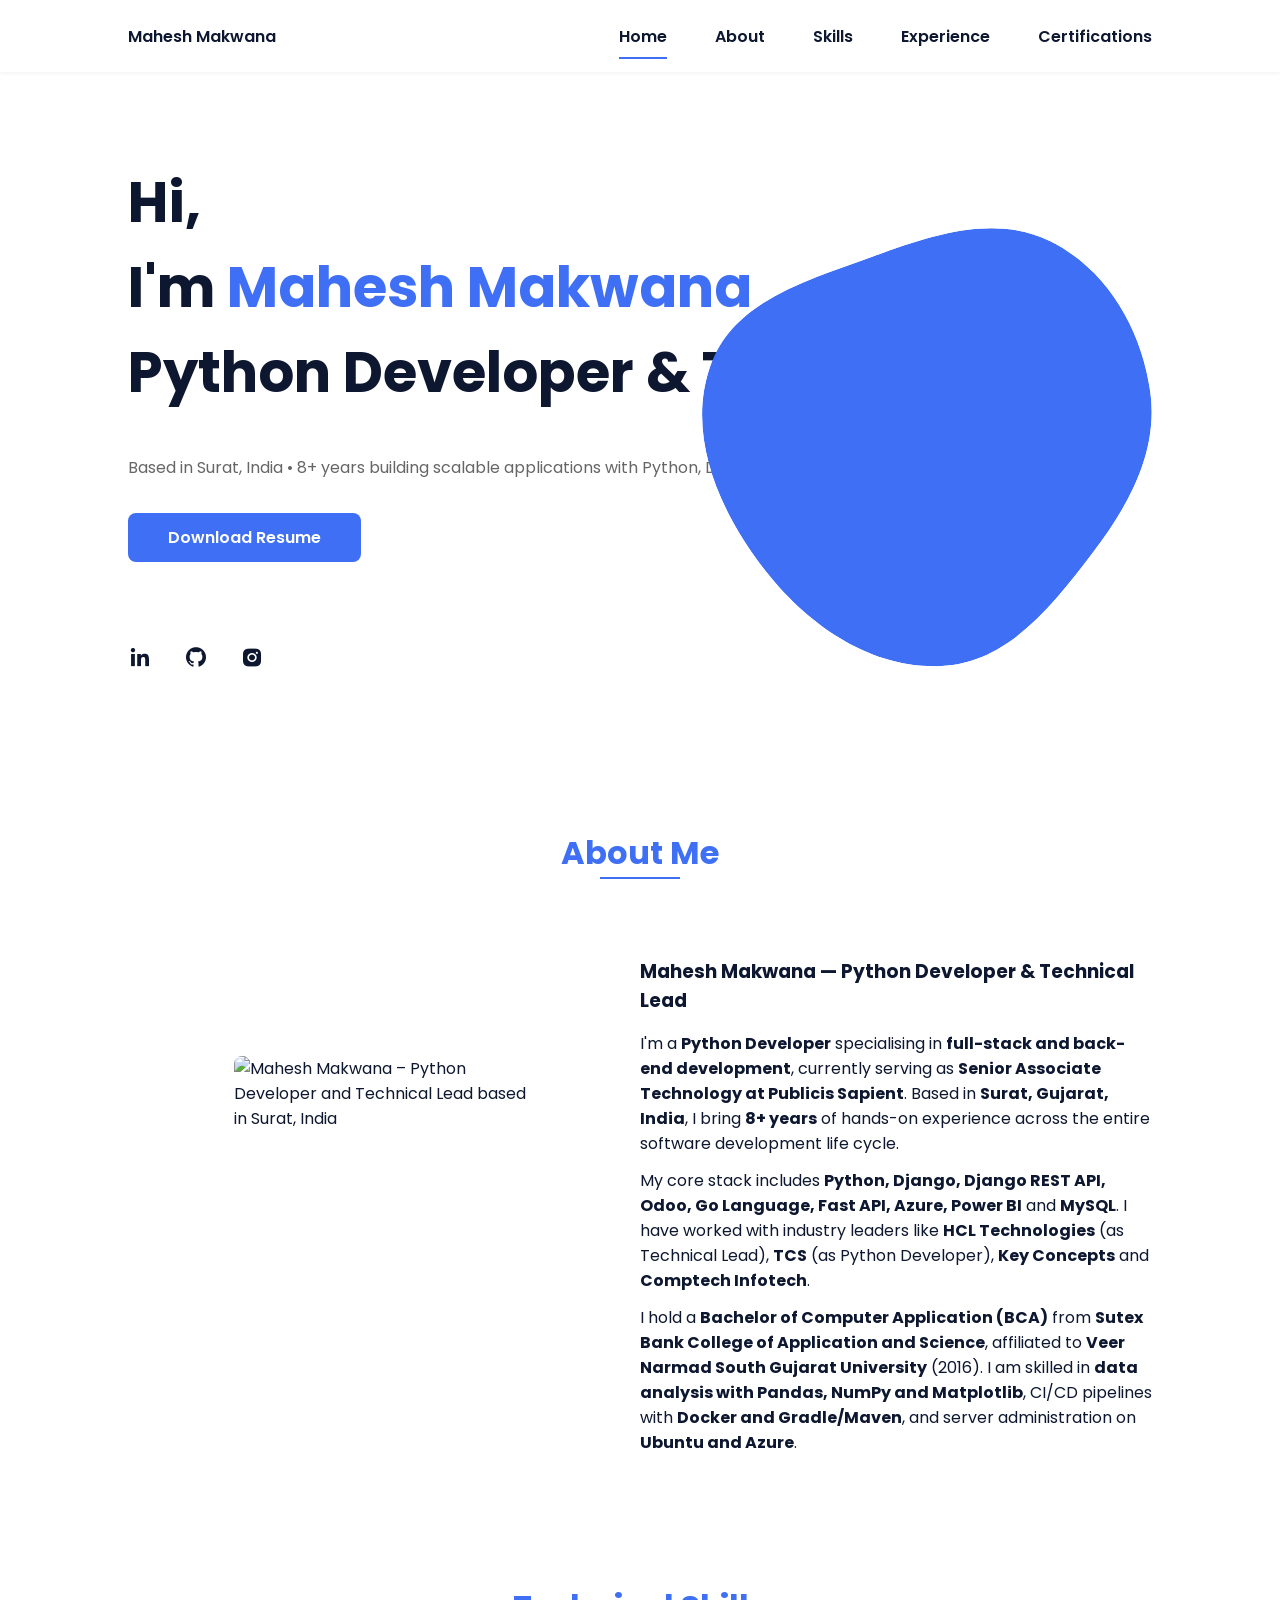
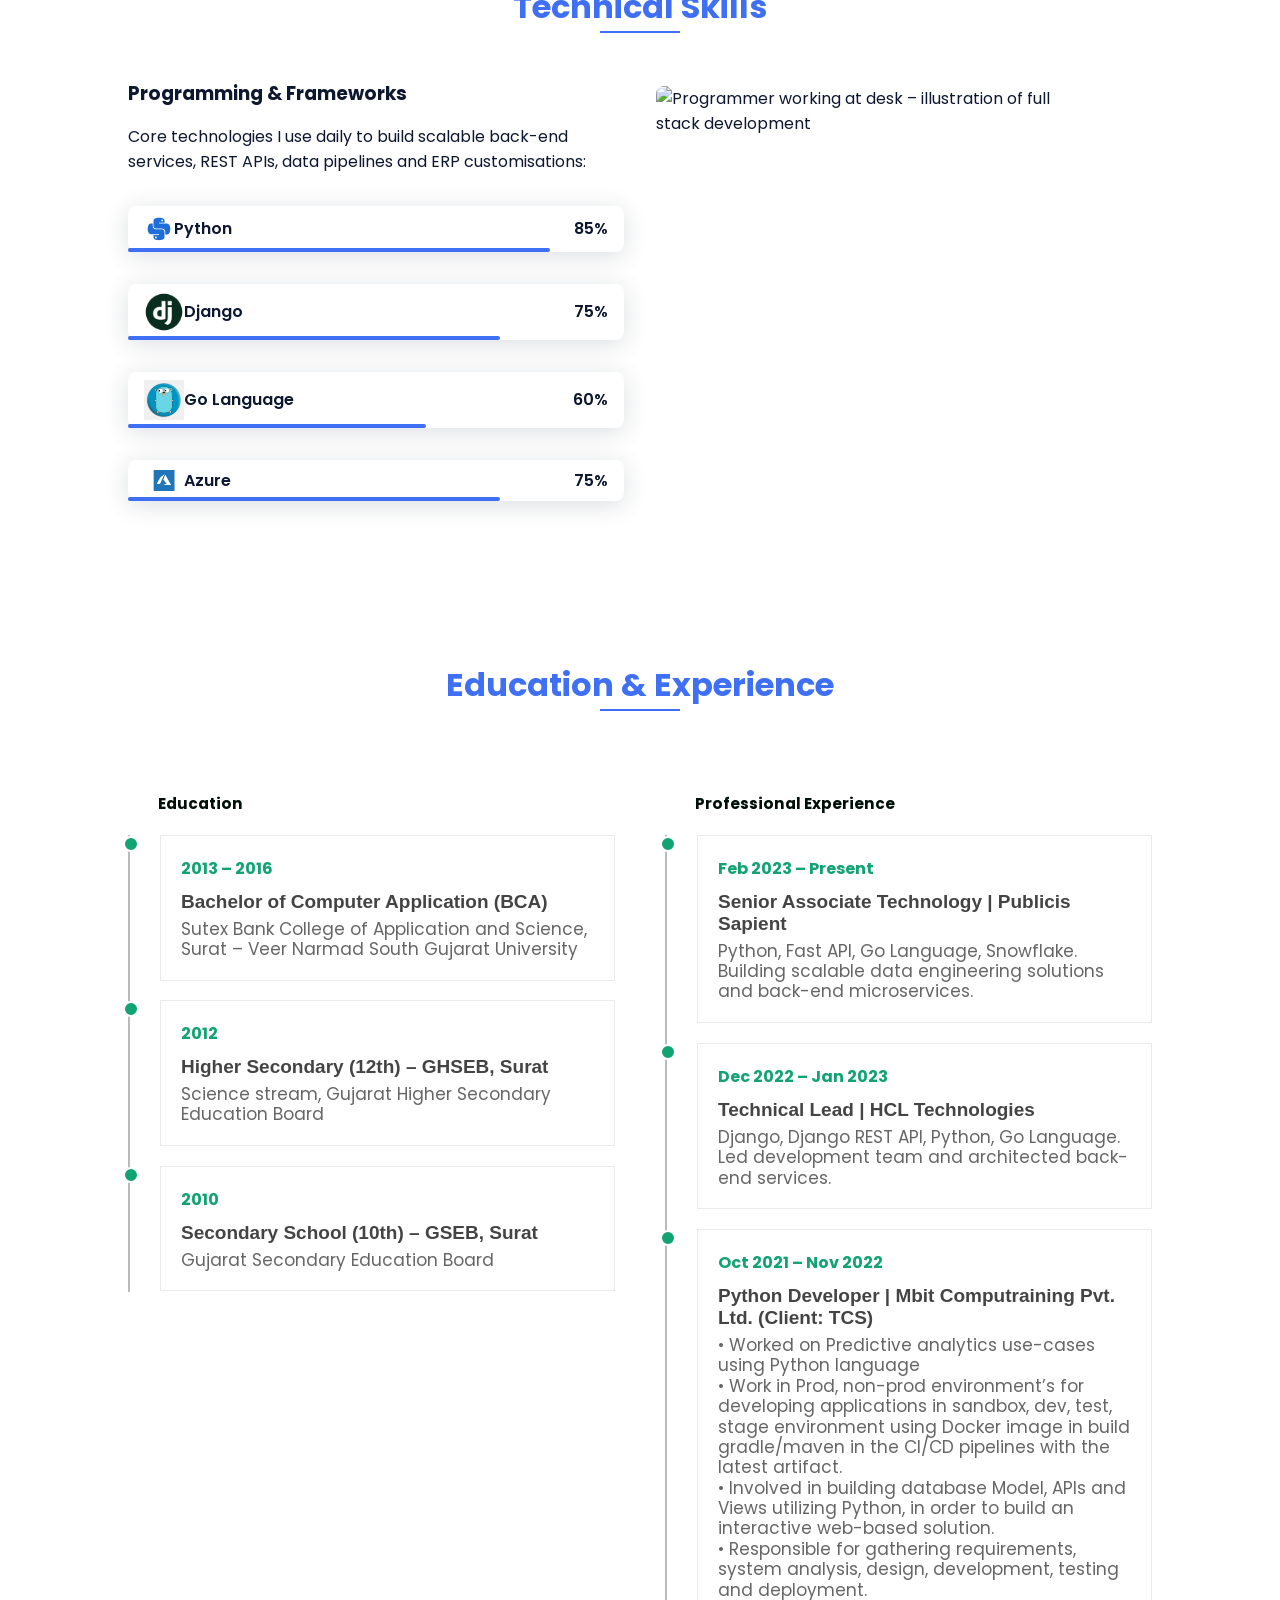
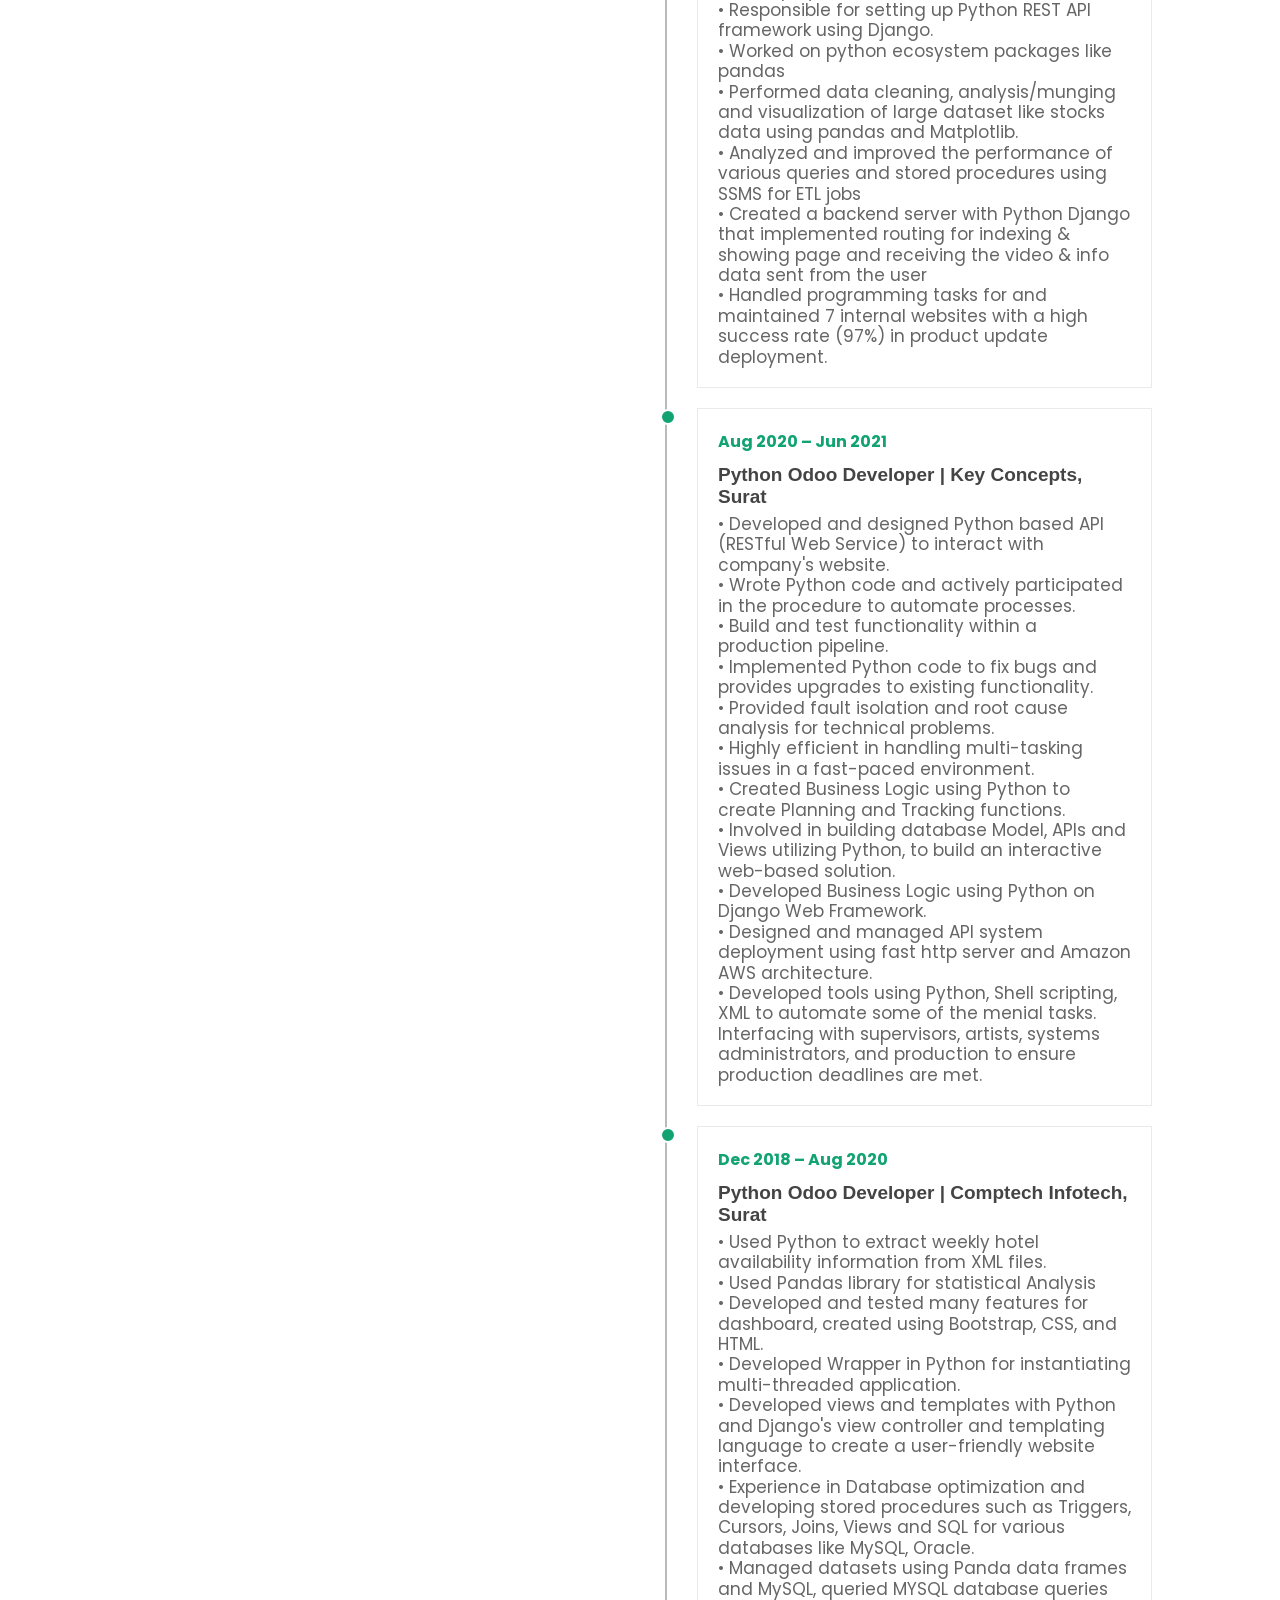
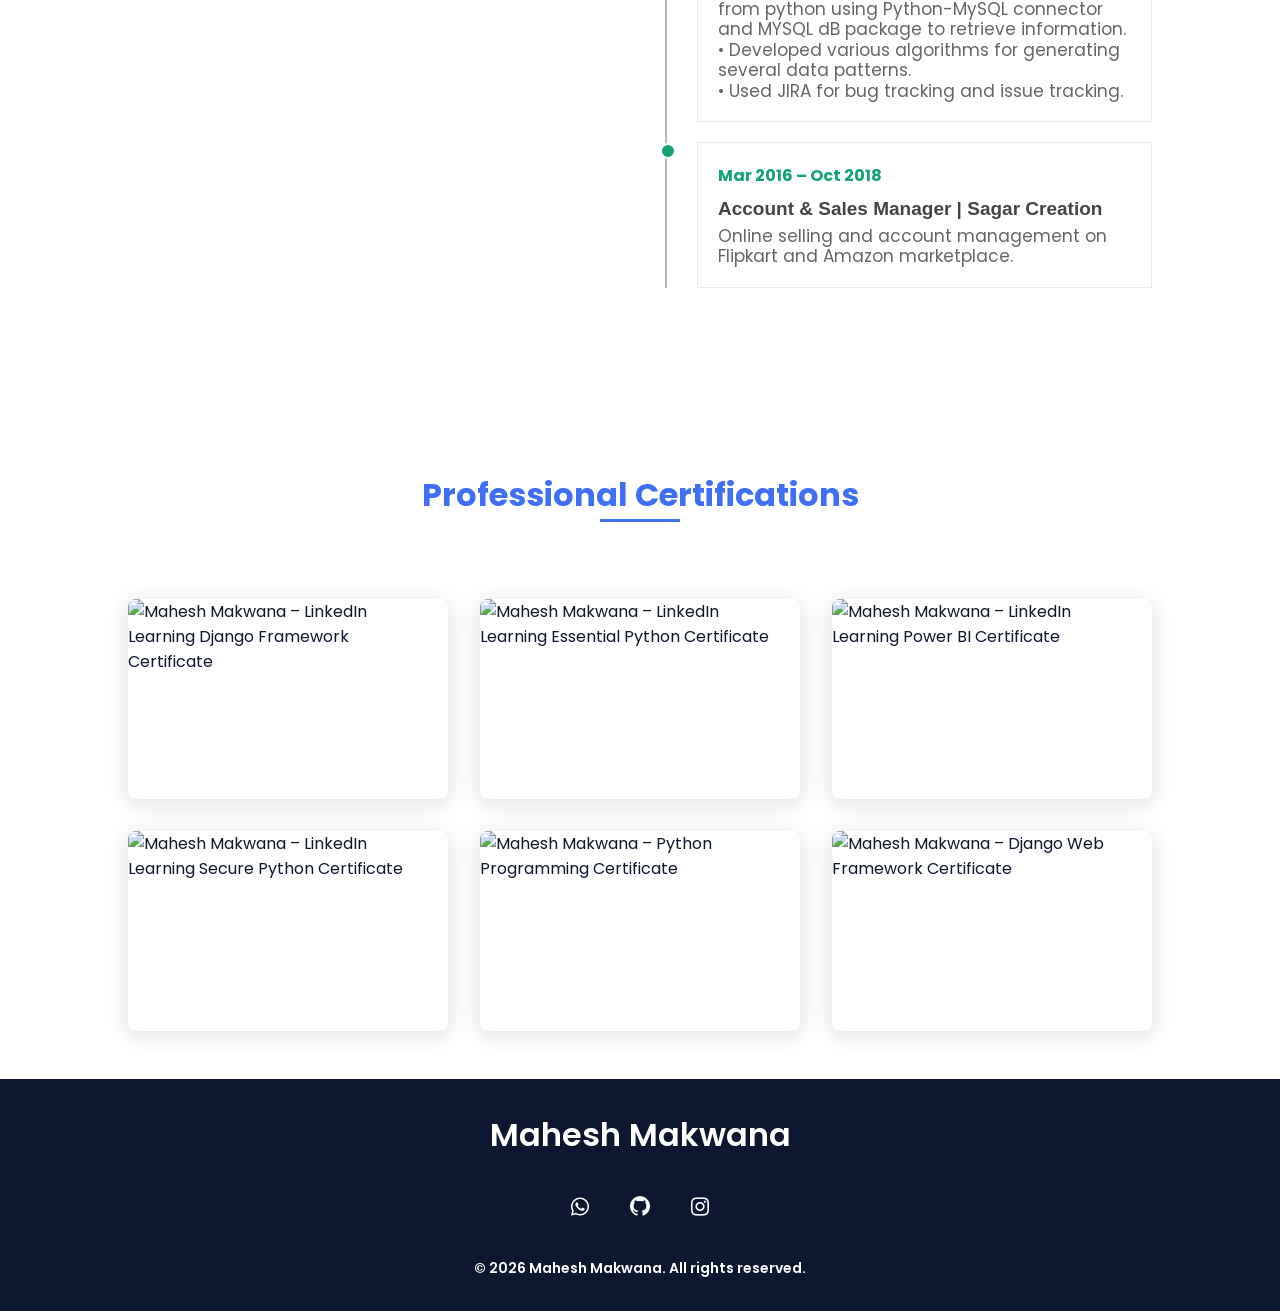
==== index.html @ 78442ef0 "chodayi gya" ====
<!DOCTYPE html>
<html lang="en">
    <head>
        <meta charset="UTF-8">
        <meta name="viewport" content="width=device-width, initial-scale=1.0">
        <meta name="description" content="Mahesh Makwana – Python Developer & Technical Lead based in Surat, India. 8+ years of experience in Python, Django, Django REST API, Odoo, Go, JavaScript, Power BI, Azure & MySQL. Currently at Publicis Sapient. Download resume, view certifications & skills.">
        <meta name="keywords" content="Mahesh Makwana, Mahesh Makwana Surat, Python Developer Surat, Technical Lead, Django Developer, Django REST API Developer, Odoo Developer, Go Language Developer, Full Stack Developer India, Publicis Sapient Developer, Power BI Developer, Azure Developer, Python Developer Portfolio, Software Engineer Surat Gujarat, HCL Technical Lead, TCS Python Developer, Data Analysis Python, Maheshmakwana527">
        <meta name="author" content="Mahesh Makwana">
        <meta name="robots" content="index, follow, max-snippet:-1, max-image-preview:large, max-video-preview:-1">
        <meta name="geo.region" content="IN-GJ">
        <meta name="geo.placename" content="Surat, Gujarat, India">
        <meta name="theme-color" content="#4361ee">
        <link rel="canonical" href="https://maheshmakvana.github.io/">

        <!-- Open Graph / Facebook -->
        <meta property="og:type" content="profile">
        <meta property="og:url" content="https://maheshmakvana.github.io/">
        <meta property="og:title" content="Mahesh Makwana | Python Developer & Technical Lead – Surat, India">
        <meta property="og:description" content="8+ years of Python, Django, Odoo, Go & Azure experience. Technical Lead at HCL, Senior Associate at Publicis Sapient. View portfolio, certifications & download resume.">
        <meta property="og:image" content="https://maheshmakvana.github.io/assets/img/about.png">
        <meta property="og:image:width" content="350">
        <meta property="og:image:height" content="350">
        <meta property="og:image:alt" content="Mahesh Makwana – Python Developer and Technical Lead">
        <meta property="og:locale" content="en_IN">
        <meta property="og:site_name" content="Mahesh Makwana – Developer Portfolio">
        <meta property="profile:first_name" content="Mahesh">
        <meta property="profile:last_name" content="Makwana">

        <!-- Twitter Card -->
        <meta name="twitter:card" content="summary_large_image">
        <meta name="twitter:title" content="Mahesh Makwana | Python Developer & Technical Lead">
        <meta name="twitter:description" content="8+ years of Python, Django, Odoo, Go & Azure. Technical Lead based in Surat, India. View skills, certifications & resume.">
        <meta name="twitter:image" content="https://maheshmakvana.github.io/assets/img/about.png">
        <meta name="twitter:image:alt" content="Mahesh Makwana – Python Developer Portfolio">

        <title>Mahesh Makwana | Python Developer & Technical Lead in Surat – Portfolio</title>

        <!-- Resource Hints -->
        <link rel="preconnect" href="https://fonts.googleapis.com">
        <link rel="preconnect" href="https://fonts.gstatic.com" crossorigin>
        <link rel="dns-prefetch" href="https://unpkg.com">
        <link rel="dns-prefetch" href="https://cdn.jsdelivr.net">

        <!-- Google Fonts (moved from CSS @import for performance) -->
        <link href="https://fonts.googleapis.com/css2?family=Poppins:wght@400;600;700&display=swap" rel="stylesheet">

        <link rel="stylesheet" href="https://unpkg.com/aos@next/dist/aos.css" />
        <link rel="stylesheet" href="assets/css/styles.css">

        <!-- =====BOX ICONS===== -->
        <link href='https://cdn.jsdelivr.net/npm/boxicons@2.0.5/css/boxicons.min.css' rel='stylesheet'>
        <link rel="icon" type="image/png" href="/Favicon.png">

        <!-- Structured Data: Person + ProfilePage -->
        <script type="application/ld+json">
        {
            "@context": "https://schema.org",
            "@type": "ProfilePage",
            "dateCreated": "2023-01-01",
            "dateModified": "2026-04-03",
            "mainEntity": {
                "@type": "Person",
                "name": "Mahesh Makwana",
                "givenName": "Mahesh",
                "familyName": "Makwana",
                "birthDate": "1995-06-06",
                "gender": "Male",
                "jobTitle": "Senior Associate Technology",
                "description": "Python Developer & Technical Lead based in Surat, India with 8+ years of experience in Python, Django, Django REST API, Odoo, Go, JavaScript, Power BI, Azure and MySQL.",
                "email": "mailto:Maheshmakwana527@gmail.com",
                "telephone": "+919722530513",
                "image": "https://maheshmakvana.github.io/assets/img/about.png",
                "worksFor": {
                    "@type": "Organization",
                    "name": "Publicis Sapient",
                    "url": "https://www.publicissapient.com"
                },
                "address": {
                    "@type": "PostalAddress",
                    "addressLocality": "Surat",
                    "addressRegion": "Gujarat",
                    "addressCountry": "IN"
                },
                "nationality": {
                    "@type": "Country",
                    "name": "India"
                },
                "url": "https://maheshmakvana.github.io",
                "sameAs": [
                    "https://www.linkedin.com/in/mahesh-makwana/",
                    "https://github.com/maheshmakvana/",
                    "https://www.instagram.com/maheshmakwana_787/"
                ],
                "alumniOf": [
                    {
                        "@type": "CollegeOrUniversity",
                        "name": "Sutex Bank College of Application and Science",
                        "parentOrganization": {
                            "@type": "CollegeOrUniversity",
                            "name": "Veer Narmad South Gujarat University"
                        },
                        "address": {
                            "@type": "PostalAddress",
                            "addressLocality": "Surat",
                            "addressRegion": "Gujarat",
                            "addressCountry": "IN"
                        }
                    }
                ],
                "hasCredential": [
                    {
                        "@type": "EducationalOccupationalCredential",
                        "name": "Bachelor of Computer Application (BCA)",
                        "credentialCategory": "degree",
                        "recognizedBy": {
                            "@type": "CollegeOrUniversity",
                            "name": "Veer Narmad South Gujarat University"
                        },
                        "dateCreated": "2016"
                    },
                    {
                        "@type": "EducationalOccupationalCredential",
                        "name": "Django – LinkedIn Learning",
                        "credentialCategory": "certificate"
                    },
                    {
                        "@type": "EducationalOccupationalCredential",
                        "name": "Essential Python – LinkedIn Learning",
                        "credentialCategory": "certificate"
                    },
                    {
                        "@type": "EducationalOccupationalCredential",
                        "name": "Power BI – LinkedIn Learning",
                        "credentialCategory": "certificate"
                    },
                    {
                        "@type": "EducationalOccupationalCredential",
                        "name": "Secure Python – LinkedIn Learning",
                        "credentialCategory": "certificate"
                    },
                    {
                        "@type": "EducationalOccupationalCredential",
                        "name": "Python Programming Certificate",
                        "credentialCategory": "certificate"
                    },
                    {
                        "@type": "EducationalOccupationalCredential",
                        "name": "Django Web Framework Certificate",
                        "credentialCategory": "certificate"
                    }
                ],
                "hasOccupation": [
                    {
                        "@type": "Occupation",
                        "name": "Senior Associate Technology",
                        "occupationLocation": {
                            "@type": "Country",
                            "name": "India"
                        },
                        "description": "Python, Fast API, Go Language, Snowflake development at Publicis Sapient",
                        "skills": "Python, Fast API, Go Language, Snowflake"
                    }
                ],
                "knowsAbout": [
                    "Python", "Django", "Django REST API", "Odoo",
                    "Go Language", "JavaScript", "HTML5", "CSS3",
                    "Power BI", "Azure", "MySQL", "Data Analysis",
                    "Python Scripting", "Git", "Docker", "CI/CD",
                    "REST API Development", "Full Stack Development",
                    "Pandas", "NumPy", "Matplotlib",
                    "Ubuntu Server Administration", "Team Management"
                ],
                "knowsLanguage": [
                    {"@type": "Language", "name": "English"},
                    {"@type": "Language", "name": "Hindi"},
                    {"@type": "Language", "name": "Gujarati"}
                ]
            }
        }
        </script>

        <!-- Structured Data: WebSite -->
        <script type="application/ld+json">
        {
            "@context": "https://schema.org",
            "@type": "WebSite",
            "name": "Mahesh Makwana – Python Developer & Technical Lead Portfolio",
            "alternateName": "Mahesh Makwana Portfolio",
            "url": "https://maheshmakvana.github.io",
            "description": "Personal portfolio of Mahesh Makwana – Python Developer & Technical Lead based in Surat, India. 8+ years of experience in Python, Django, Odoo, Go and Azure.",
            "inLanguage": "en-IN",
            "copyrightHolder": {
                "@type": "Person",
                "name": "Mahesh Makwana"
            }
        }
        </script>

        <!-- Structured Data: BreadcrumbList -->
        <script type="application/ld+json">
        {
            "@context": "https://schema.org",
            "@type": "BreadcrumbList",
            "itemListElement": [
                {"@type": "ListItem", "position": 1, "name": "Home", "item": "https://maheshmakvana.github.io/"},
                {"@type": "ListItem", "position": 2, "name": "About Mahesh Makwana", "item": "https://maheshmakvana.github.io/#about"},
                {"@type": "ListItem", "position": 3, "name": "Technical Skills", "item": "https://maheshmakvana.github.io/#skills"},
                {"@type": "ListItem", "position": 4, "name": "Education & Experience", "item": "https://maheshmakvana.github.io/#education"},
                {"@type": "ListItem", "position": 5, "name": "Professional Certifications", "item": "https://maheshmakvana.github.io/#certificates"}
            ]
        }
        </script>

        <!-- Structured Data: ItemList (Skills) -->
        <script type="application/ld+json">
        {
            "@context": "https://schema.org",
            "@type": "ItemList",
            "name": "Mahesh Makwana Technical Skills",
            "description": "Core technical skills of Python Developer Mahesh Makwana",
            "numberOfItems": 11,
            "itemListElement": [
                {"@type": "ListItem", "position": 1, "name": "Python"},
                {"@type": "ListItem", "position": 2, "name": "Django & Django REST API"},
                {"@type": "ListItem", "position": 3, "name": "Odoo ERP"},
                {"@type": "ListItem", "position": 4, "name": "Go Language"},
                {"@type": "ListItem", "position": 5, "name": "Azure Cloud"},
                {"@type": "ListItem", "position": 6, "name": "Power BI"},
                {"@type": "ListItem", "position": 7, "name": "JavaScript"},
                {"@type": "ListItem", "position": 8, "name": "MySQL & SQL"},
                {"@type": "ListItem", "position": 9, "name": "Docker & CI/CD"},
                {"@type": "ListItem", "position": 10, "name": "Pandas, NumPy & Matplotlib"},
                {"@type": "ListItem", "position": 11, "name": "Git & Ubuntu Server"}
            ]
        }
        </script>
    </head>
    <body>
        <!--===== HEADER =====-->
        <header class="l-header" role="banner">
            <nav class="nav bd-grid" role="navigation" aria-label="Main navigation">
                <div>
                    <a href="https://maheshmakvana.github.io/" class="nav__logo" aria-label="Mahesh Makwana – Home">Mahesh Makwana</a>
                </div>

                <div class="nav__menu" id="nav-menu">
                    <ul class="nav__list">
                        <li class="nav__item"><a href="#home" class="nav__link active">Home</a></li>
                        <li class="nav__item"><a href="#about" class="nav__link">About</a></li>
                        <li class="nav__item"><a href="#skills" class="nav__link">Skills</a></li>
                        <li class="nav__item"><a href="#education" class="nav__link">Experience</a></li>
                        <li class="nav__item"><a href="#certificates" class="nav__link">Certifications</a></li>
                    </ul>
                </div>

                <button class="nav__toggle" id="nav-toggle" aria-label="Open navigation menu" aria-expanded="false">
                    <i class='bx bx-menu'></i>
                </button>
            </nav>
        </header>

        <main class="l-main" role="main">
            <!--===== HOME =====-->
            <section class="home bd-grid" id="home">
                <div class="home__data">
                    <h1 class="home__title">Hi,<br>I'm <span class="home__title-color">Mahesh Makwana</span><br> Python Developer &amp; Technical Lead</h1>
                    <p class="home__description">Based in Surat, India &bull; 8+ years building scalable applications with Python, Django, Odoo &amp; Go</p>

                    <a href="Resume/CV.pdf" class="button" download aria-label="Download Mahesh Makwana Resume PDF">Download Resume</a>
                </div>

                <div class="home__social">
                    <a href="https://www.linkedin.com/in/mahesh-makwana/" class="home__social-icon" rel="noopener noreferrer" target="_blank" aria-label="Mahesh Makwana LinkedIn Profile"><i class='bx bxl-linkedin'></i></a>
                    <a href="https://github.com/maheshmakvana/" class="home__social-icon" rel="noopener noreferrer" target="_blank" aria-label="Mahesh Makwana GitHub Profile"><i class='bx bxl-github'></i></a>
                    <a href="https://www.instagram.com/maheshmakwana_787/" class="home__social-icon" rel="noopener noreferrer" target="_blank" aria-label="Mahesh Makwana Instagram Profile"><i class='bx bxl-instagram-alt'></i></a>
                </div>

                <div class="home__img">
                    <svg class="home__blob" viewBox="0 0 479 467" xmlns="http://www.w3.org/2000/svg" xmlns:xlink="http://www.w3.org/1999/xlink" role="img" aria-label="Mahesh Makwana coding animation">
                        <mask id="mask0" mask-type="alpha">
                            <path d="M9.19024 145.964C34.0253 76.5814 114.865 54.7299 184.111 29.4823C245.804 6.98884 311.86 -14.9503 370.735 14.143C431.207 44.026 467.948 107.508 477.191 174.311C485.897 237.229 454.931 294.377 416.506 344.954C373.74 401.245 326.068 462.801 255.442 466.189C179.416 469.835 111.552 422.137 65.1576 361.805C17.4835 299.81 -17.1617 219.583 9.19024 145.964Z"/>
                        </mask>
                        <g mask="url(#mask0)">
                            <path d="M9.19024 145.964C34.0253 76.5814 114.865 54.7299 184.111 29.4823C245.804 6.98884 311.86 -14.9503 370.735 14.143C431.207 44.026 467.948 107.508 477.191 174.311C485.897 237.229 454.931 294.377 416.506 344.954C373.74 401.245 326.068 462.801 255.442 466.189C179.416 469.835 111.552 422.137 65.1576 361.805C17.4835 299.81 -17.1617 219.583 9.19024 145.964Z"/>
                            <image class="home__blob-img" x="50" y="60" href="assets/img/codingguy.gif"/>
                        </g>
                    </svg>
                </div>
            </section>

            <!--===== ABOUT =====-->
            <section class="about section" id="about">
                <h2 class="section-title">About Me</h2>

                <div class="about__container bd-grid">
                    <div class="about__img">
                        <img src="assets/img/about.png" alt="Mahesh Makwana – Python Developer and Technical Lead based in Surat, India" width="350" height="350" loading="lazy">
                    </div>

                    <div>
                        <h3 class="about__subtitle">Mahesh Makwana — Python Developer &amp; Technical Lead</h3>
                        <p class="about__text">I'm a <strong>Python Developer</strong> specialising in <strong>full-stack and back-end development</strong>, currently serving as <strong>Senior Associate Technology at Publicis Sapient</strong>. Based in <strong>Surat, Gujarat, India</strong>, I bring <strong>8+ years</strong> of hands-on experience across the entire software development life cycle.</p>
                        <p class="about__text">My core stack includes <strong>Python, Django, Django REST API, Odoo, Go Language, Fast API, Azure, Power BI</strong> and <strong>MySQL</strong>. I have worked with industry leaders like <strong>HCL Technologies</strong> (as Technical Lead), <strong>TCS</strong> (as Python Developer), <strong>Key Concepts</strong> and <strong>Comptech Infotech</strong>.</p>
                        <p class="about__text">I hold a <strong>Bachelor of Computer Application (BCA)</strong> from <strong>Sutex Bank College of Application and Science</strong>, affiliated to <strong>Veer Narmad South Gujarat University</strong> (2016). I am skilled in <strong>data analysis with Pandas, NumPy and Matplotlib</strong>, CI/CD pipelines with <strong>Docker and Gradle/Maven</strong>, and server administration on <strong>Ubuntu and Azure</strong>.</p>
                    </div>
                </div>
            </section>

            <!--===== SKILLS =====-->
            <section class="skills section" id="skills">
                <h2 class="section-title">Technical Skills</h2>

                <div class="skills__container bd-grid">
                    <div>
                        <h3 class="skills__subtitle">Programming &amp; Frameworks</h3>
                        <p class="skills__text">Core technologies I use daily to build scalable back-end services, REST APIs, data pipelines and ERP customisations:</p>
                        <div class="skills__data">
                            <div class="skills__names">
                                <img src="[data-uri]"/>
                                <span class="skills__name">Python</span>
                            </div>
                            <div class="skills__bar skills__python" role="progressbar" aria-valuenow="85" aria-valuemin="0" aria-valuemax="100" aria-label="Python proficiency 85%">
                                
                            </div>
                            <div>
                                <span class="skills__percentage">85%</span>
                            </div>
                        </div>
                        <div class="skills__data">
                            <div class="skills__names">
                                <img width="40px" src="[data-uri]" />                              
                                <span class="skills__name">Django</span>
                                  
                            </div>
                            <div class="skills__bar skills__django" role="progressbar" aria-valuenow="75" aria-valuemin="0" aria-valuemax="100" aria-label="Django proficiency 75%">
                                
                            </div>
                            <div>
                                <span class="skills__percentage">75%</span>
                            </div>
                        </div>
                        <div class="skills__data">
                            <div class="skills__names">
                                <img width="40px" src="[data-uri]" />
                                <span class="skills__name">Go Language</span>
                            </div>
                            <div class="skills__bar skills__go" role="progressbar" aria-valuenow="60" aria-valuemin="0" aria-valuemax="100" aria-label="Go Language proficiency 60%">

                            </div>
                            <div>
                                <span class="skills__percentage">60%</span>
                            </div>
                        </div>
                        <div class="skills__data">
                            <div class="skills__names">
                                <img width="40px" src="[data-uri]" />
                                <span class="skills__name">Azure</span>
                            </div>
                            <div class="skills__bar skills__azure" role="progressbar" aria-valuenow="75" aria-valuemin="0" aria-valuemax="100" aria-label="Azure proficiency 75%">
                                
                            </div>
                            <div>
                                <span class="skills__percentage">75%</span>
                            </div>
                        </div>
                        
                        
                        <!-- <div class="skills__data">
                            <div class="skills__names">
                                <img src="[data-uri]"/>
                                <span class="skills__name">CSS3</span>
                                  
                            </div>
                            <div class="skills__bar skills__css">
                                
                            </div>
                            <div>
                                <span class="skills__percentage">60%</span>
                            </div>
                        </div> -->

                        
                        
                        <!-- <div class="skills__data">
                            <div class="skills__names">
                                <img src="[data-uri]"/>
                                <span class="skills__name">React</span>
                            </div>
                            <div class="skills__bar skills__react">
                                
                            </div>
                            <div>
                                <span class="skills__percentage">70%</span>
                            </div>
                        </div> -->
                        
                        <!-- <div class="skills__data">
                            <div class="skills__names">
                                <img src="[data-uri]"/>
                                <span class="skills__name">Bootstrap</span>
                            </div>
                            <div class="skills__bar skills__bootstrap">
                                
                            </div>
                            <div>
                                <span class="skills__percentage">65%</span>
                            </div>
                        </div> -->
                    </div>
                    <div>              
                        <img src="assets/img/programmer.gif" alt="Programmer working at desk – illustration of full stack development" class="skills__img" width="440" height="440" loading="lazy">
                    </div>
                </div>
            </section>

            <!--===== Education =====-->
            <section class="work section" id="education">
                <h2 class="section-title">Education & Experience</h2>
               <div class="container">
                <div class="row">
                    <!---=====Edu part-------------------------------------------------->
                    <section class="col">
                        <header class="title">
                            <h3>Education</h3>
                        </header>
                        <div class="contents">


                            <div class="box" data-aos="flip-right">
                                <h4>2013 – 2016</h4>
                                <h3>Bachelor of Computer Application (BCA)</h3>
                                <p>Sutex Bank College of Application and Science, Surat – Veer Narmad South Gujarat University</p>
                            </div>

                            <div class="box" data-aos="flip-right">
                                <h4>2012</h4>
                                <h3>Higher Secondary (12th) – GHSEB, Surat</h3>
                                <p>Science stream, Gujarat Higher Secondary Education Board</p>
                            </div>

                            <div class="box" data-aos="flip-right">
                                <h4>2010</h4>
                                <h3>Secondary School (10th) – GSEB, Surat</h3>
                                <p>Gujarat Secondary Education Board</p>
                            </div>
                            
                        </div>
                    </section>

                   <!-----------------EDUCATION SEC ENDS----------------->
                   

                   <!-----------------INTERNSHIP/ SEC STARTS----------------->

                   <section class="col">
                    <header class="title">
                        <h3>Professional Experience</h3>
                    </header>
                    <div class="contents">
                        
                        <div class="box" data-aos="zoom-in">
                            <h4>Feb 2023 – Present</h4>
                            <h3>Senior Associate Technology | Publicis Sapient</h3>
                            <p>Python, Fast API, Go Language, Snowflake. Building scalable data engineering solutions and back-end microservices.</p>
                        </div>

                        <div class="box" data-aos="zoom-in">
                            <h4>Dec 2022 – Jan 2023</h4>
                            <h3>Technical Lead | HCL Technologies</h3>
                            <p>Django, Django REST API, Python, Go Language. Led development team and architected back-end services.</p>
                        </div>

                        <div class="box"data-aos="zoom-in">
                            <h4>Oct 2021 – Nov 2022</h4>
                            <h3>Python Developer | Mbit Computraining Pvt. Ltd. (Client: TCS)</h3>
                            <p>• Worked on Predictive analytics use-cases using Python language<br>
                                • Work in Prod, non-prod environment’s for developing applications in sandbox, dev, test, stage environment using Docker image in build gradle/maven in the CI/CD pipelines with the latest artifact.<br>
                                • Involved in building database Model, APIs and Views utilizing Python, in order to build an interactive web-based solution. <br>
                                • Responsible for gathering requirements, system analysis, design, development, testing and deployment.<br>
                                • Responsible for setting up Python REST API framework using Django. <br>
                                • Worked on python ecosystem packages like pandas<br>
                                • Performed data cleaning, analysis/munging and visualization of large dataset like stocks data using pandas and Matplotlib.<br>
                                • Analyzed and improved the performance of various queries and stored procedures using SSMS for ETL jobs<br>
                                • Created a backend server with Python Django that implemented routing for indexing & showing page and receiving the video & info data sent from the user<br>
                                • Handled programming tasks for and maintained 7 internal websites with a high success rate (97%) in product update deployment.</p>
                        </div>

                        <div class="box"data-aos="zoom-in">
                            <h4>Aug 2020 – Jun 2021</h4>
                            <h3>Python Odoo Developer | Key Concepts, Surat</h3>
                            <p>• Developed and designed Python based API (RESTful Web Service) to interact with company's website. <br>
                                • Wrote Python code and actively participated in the procedure to automate processes. <br>
                                • Build and test functionality within a production pipeline. <br>
                                • Implemented Python code to fix bugs and provides upgrades to existing functionality. <br>
                                • Provided fault isolation and root cause analysis for technical problems. <br>
                                • Highly efficient in handling multi-tasking issues in a fast-paced environment. <br>
                                • Created Business Logic using Python to create Planning and Tracking functions. <br>
                                • Involved in building database Model, APIs and Views utilizing Python, to build an interactive web-based solution. <br>
                                • Developed Business Logic using Python on Django Web Framework. <br>
                                • Designed and managed API system deployment using fast http server and Amazon AWS architecture. <br>
                                • Developed tools using Python, Shell scripting, XML to automate some of the menial tasks. Interfacing with supervisors, artists, systems administrators, and production to ensure production deadlines are met.<br></p>
                        </div>

                        <div class="box"data-aos="zoom-in">
                            <h4>Dec 2018 – Aug 2020</h4>
                            <h3>Python Odoo Developer | Comptech Infotech, Surat</h3>
                            <p>• Used Python to extract weekly hotel availability information from XML files. <br>
                                • Used Pandas library for statistical Analysis<br>
                                • Developed and tested many features for dashboard, created using Bootstrap, CSS, and HTML.<br>
                                • Developed Wrapper in Python for instantiating multi-threaded application.<br>
                                • Developed views and templates with Python and Django's view controller and templating language to create a user-friendly website interface.<br>
                                • Experience in Database optimization and developing stored procedures such as Triggers, Cursors, Joins, Views and SQL for various databases like MySQL, Oracle.<br>
                                • Managed datasets using Panda data frames and MySQL, queried MYSQL database queries from python using Python-MySQL connector and MYSQL dB package to retrieve information.<br>
                                • Developed various algorithms for generating several data patterns.<br>
                                • Used JIRA for bug tracking and issue tracking.</p>
                        </div>

                        <div class="box"data-aos="zoom-in">
                            <h4>Mar 2016 – Oct 2018</h4>
                            <h3>Account & Sales Manager | Sagar Creation</h3>
                            <p>Online selling and account management on Flipkart and Amazon marketplace.</p>
                        </div>
                        

                    </div>
                </section>


                </div>
               </div>





            


            </section>

            <!--===== CERTIFICATIONS =====-->
            <section class="certificate section" id="certificates">
                <h2 class="section-title">Professional Certifications</h2>

                <div class="work__container bd-grid">
                    <div class="work__img">
                        <img src="assets/img/lin_django.jpg" alt="Mahesh Makwana – LinkedIn Learning Django Framework Certificate" width="300" height="200" loading="lazy">
                    </div>
                    <div class="work__img">
                        <img src="assets/img/lin_ess_python.jpg" alt="Mahesh Makwana – LinkedIn Learning Essential Python Certificate" width="300" height="200" loading="lazy">
                    </div>
                    <div class="work__img">
                        <img src="assets/img/lin_powerbi.jpg" alt="Mahesh Makwana – LinkedIn Learning Power BI Certificate" width="300" height="200" loading="lazy">
                    </div>
                    <div class="work__img">
                        <img src="assets/img/lin_secure_py.jpg" alt="Mahesh Makwana – LinkedIn Learning Secure Python Certificate" width="300" height="200" loading="lazy">
                    </div>
                    <div class="work__img">
                        <img src="assets/img/python.jpeg" alt="Mahesh Makwana – Python Programming Certificate" width="300" height="200" loading="lazy">
                    </div>
                    <div class="work__img">
                        <img src="assets/img/django.jpg" alt="Mahesh Makwana – Django Web Framework Certificate" width="300" height="200" loading="lazy">
                    </div>
                    
                    
                </div>
            </section>
            
            
        </main>

        <!--===== FOOTER =====-->
        <footer class="footer" role="contentinfo">
            <p class="footer__title">Mahesh Makwana</p>
            <div class="footer__social">
                <a href="https://wa.me/+919722530513" class="footer__icon" rel="noopener noreferrer" target="_blank" aria-label="Contact Mahesh Makwana on WhatsApp"><i class='bx bxl-whatsapp'></i></a>
                <a href="https://github.com/maheshmakvana" class="footer__icon" rel="noopener noreferrer" target="_blank" aria-label="Mahesh Makwana GitHub"><i class='bx bxl-github'></i></a>
                <a href="https://www.instagram.com/maheshmakwana_787/" class="footer__icon" rel="noopener noreferrer" target="_blank" aria-label="Mahesh Makwana Instagram"><i class='bx bxl-instagram'></i></a>
            </div>
            <p class="footer__copy">&copy; <script>document.write(new Date().getFullYear())</script> Mahesh Makwana. All rights reserved.</p>
        </footer>


        <!--===== MAIN JS =====-->
        <script src="assets/js/main.js" defer></script>

        <!--===== AOS Animations =====-->
        <script src="https://unpkg.com/aos@next/dist/aos.js" defer></script>
        <script>
            document.addEventListener('DOMContentLoaded', function() {
                AOS.init({
                    offset: 100,
                    delay: 10,
                    duration: 800,
                    once: true
                });
            });
        </script>
          

    </body>
</html>
---- assets/css/styles.css ----
/*===== GOOGLE FONTS =====*/
/* Moved to <link> in HTML <head> for better performance */
/*===== VARIABLES CSS =====*/
:root {
  --header-height: 3rem;
  --font-semi: 600;
  /*===== Colores =====*/
  /*Purple 260 - Red 355 - Blue 224 - Pink 340*/
  /* HSL color mode */
  --hue-color: 224;
  --first-color: hsl(var(--hue-color), 89%, 60%);
  --second-color: hsl(var(--hue-color), 56%, 12%);
  /*===== Fuente y tipografia =====*/
  --body-font: 'Poppins', sans-serif;
  --big-font-size: 2rem;
  --h2-font-size: 1.25rem;
  --normal-font-size: .938rem;
  --smaller-font-size: .75rem;
  /*===== Margenes =====*/
  --mb-2: 1rem;
  --mb-4: 2rem;
  --mb-5: 2.5rem;
  --mb-6: 3rem;
  /*===== z index =====*/
  --z-back: -10;
  --z-fixed: 100;
}

@media screen and (min-width: 968px) {
  :root {
    --big-font-size: 3.5rem;
    --h2-font-size: 2rem;
    --normal-font-size: 1rem;
    --smaller-font-size: .875rem;
  }
}

/*===== BASE =====*/
*, ::before, ::after {
  box-sizing: border-box;
}

html {
  scroll-behavior: smooth;
}

body {
  margin: var(--header-height) 0 0 0;
  font-family: var(--body-font);
  font-size: var(--normal-font-size);
  color: var(--second-color);
}

h1, h2, p {
  margin: 0;
}

ul {
  margin: 0;
  padding: 0;
  list-style: none;
}

a {
  text-decoration: none;
}

img {
  max-width: 100%;
  height: auto;
  display: block;
}

/*===== CLASS CSS ===== */
.section-title {
  position: relative;
  font-size: var(--h2-font-size);
  color: var(--first-color);
  margin-top: var(--mb-2);
  margin-bottom: var(--mb-4);
  text-align: center;
}

.section-title::after {
  position: absolute;
  content: '';
  width: 64px;
  height: 0.18rem;
  left: 0;
  right: 0;
  margin: auto;
  top: 2rem;
  background-color: var(--first-color);
}

.section {
  padding-top: 3rem;
  padding-bottom: 2rem;
}

/*===== LAYOUT =====*/
.bd-grid {
  max-width: 1024px;
  display: grid;
  margin-left: var(--mb-2);
  margin-right: var(--mb-2);
}

.l-header {
  width: 100%;
  position: fixed;
  top: 0;
  left: 0;
  z-index: var(--z-fixed);
  background-color: #fff;
  box-shadow: 0 1px 4px rgba(146, 161, 176, 0.15);
}

/*===== NAV =====*/
.nav {
  height: var(--header-height);
  display: flex;
  justify-content: space-between;
  align-items: center;
  font-weight: var(--font-semi);
}

@media screen and (max-width: 767px) {
  .nav__menu {
    position: fixed;
    top: var(--header-height);
    right: -100%;
    width: 80%;
    height: 100%;
    padding: 2rem;
    background-color: var(--second-color);
    transition: .5s;
  }
}

.nav__item {
  margin-bottom: var(--mb-4);
}

.nav__link {
  position: relative;
  color: #fff;
}

.nav__link:hover {
  position: relative;
}

.nav__link:hover::after {
  position: absolute;
  content: '';
  width: 100%;
  height: 0.18rem;
  left: 0;
  top: 2rem;
  background-color: var(--first-color);
}

.nav__logo {
  color: var(--second-color);
}

.nav__toggle {
  color: var(--second-color);
  font-size: 1.5rem;
  cursor: pointer;
  background: none;
  border: none;
  padding: 0;
  line-height: 1;
}

/*Active menu*/
.active::after {
  position: absolute;
  content: '';
  width: 100%;
  height: 0.18rem;
  left: 0;
  top: 2rem;
  background-color: var(--first-color);
}

/*=== Show menu ===*/
.show {
  right: 0;
}

/*===== HOME =====*/
.home {
  position: relative;
  row-gap: 5rem;
  padding: 4rem 0 5rem;
}

.home__data {
  align-self: center;
}

.home__title {
  font-size: var(--big-font-size);
  margin-bottom: var(--mb-5);
}

.home__title-color {
  color: var(--first-color);
}

.home__description {
  font-size: var(--normal-font-size);
  color: #666;
  margin-bottom: var(--mb-4);
  line-height: 1.6;
}

.home__social {
  display: flex;
  flex-direction: column;
}

.home__social-icon {
  width: max-content;
  margin-bottom: var(--mb-2);
  font-size: 1.5rem;
  color: var(--second-color);
}

.home__social-icon:hover {
  color: var(--first-color);
}

.home__img {
  position: absolute;
  right: 0;
  bottom: 0;
  width: 260px;
}

.home__blob {
  fill: var(--first-color);
}

.home__blob-img {
  width: 360px;
}

/*BUTTONS*/
.btn.btn2{
  display: inline-block;
  background: #ff004f;
}
.btn1.btn2{
  font-family: 'Times New Roman', Times, serif;
  display:block;
  margin: 50px auto;
  width: fit-content;
  border: 1px solid #ff004f;
  padding: 14px 50px;
  border-radius: 6px;
  text-decoration: none;
  color: #ff004f;
  text-align: center;
}
.button {
  display: inline-block;
  background-color: var(--first-color);
  color: #fff;
  padding: .75rem 2.5rem;
  font-weight: var(--font-semi);
  border-radius: .5rem;
  transition: .3s;
}

.button:hover {
  box-shadow: 0px 10px 36px rgba(0, 0, 0, 0.15);
}

/* ===== ABOUT =====*/
.about__container {
  row-gap: 2rem;
  text-align: center;
}

.about__subtitle {
  margin-bottom: var(--mb-2);
}

.about__text + .about__text {
  margin-top: .75rem;
}

.about__img {
  justify-self: center;
}

.about__img img {
  width: 200px;
  border-radius: .5rem;
}

/* ===== SKILLS =====*/
.skills__container {
  row-gap: 2rem;
  text-align: center;
}

.skills__subtitle {
  margin-bottom: var(--mb-2);
}

.skills__text {
  margin-bottom: var(--mb-4);
}

.skills__data {
  display: flex;
  justify-content: space-between;
  align-items: center;
  position: relative;
  font-weight: var(--font-semi);
  padding: .5rem 1rem;
  margin-bottom: var(--mb-4);
  border-radius: .5rem;
  box-shadow: 0px 4px 25px rgba(14, 36, 49, 0.15);
}

.skills__icon {
  font-size: 2rem;
  margin-right: var(--mb-2);
  color: var(--first-color);
}

.skills__names {
  display: flex;
  align-items: center;
}

.skills__bar {
  position: absolute;
  left: 0;
  bottom: 0;
  background-color: var(--first-color);
  height: .25rem;
  border-radius: .5rem;
  z-index: var(--z-back);
}

.skills__go {
  width: 60%;
}

.skills__css {
  width: 60%;
}

.skills__azure {
  width: 75%;
}
.skills__django {
  width: 75%;
}

.skills__python {
  width: 85%;
}
.skills__react {
  width: 70%;
}
.skills__nodejs {
  width: 50%;
}
.skills__bootstrap {
  width: 65%;
}

.skills__img {
  border-radius: .5rem;
}

/* ===== EDUCATION =====*/
*{
  margin: 0;
  padding: 0;
  box-sizing: border-box;
}
.container{
  width: 100%;
  padding: 35px 10%;
  display: flex;
  align-items: center;
  overflow: hidden;
}

.container{
  padding-right: calc(10% - 30px);
}
.row{
  display: grid;
  grid-template-columns: 1fr 1fr;
  grid-column-gap: 20px;
}
.col header.title{
  
  font-size: small;
  font-family: var(--body-font);
  color: rgb(1, 15, 9);
  padding: 0px 0px 20px 30px;
}
.col .contents{
  padding: 0px 30px;
  border-left: 2px solid #bababa;
}
.col .contents .box{
  position: relative;
  padding: 20px;
  border: 20px;
  border: 1px solid #eaeaea;
  background-color: #ffffff;
  cursor: pointer;
  transition: all 0.4s;
  margin-bottom: 20px;
}
.col .contents .box:hover{
  box-shadow: 0px 3px 12px 0px #ccc;
  border:1px solid transparent ;
}
.col .contents .box::before{
  content: '';
  position: absolute;
  width: 16px;
  height: 16px;
  border-radius: 50%;
  right: calc(100% + 22px);
  top: 0;
  background-color: #11a372;
  border: 2PX solid WHITE;
}
.box h4{
  position: relative;
  color: #11a372;
}
.box h3{
  font-size: 19px;
  padding: 10px 0px 6px;
  font-family: Helvetica;
  color: #444;
}
.box p{
  line-height: 1.2;
  color: #666;
  font-size: 17px;
}
@media(max-width: 768px){
  .row{
    grid-template-columns: 1fr;
  }
  .row .col:nth-child(2){
    margin-top: 30px;
  }
}


/* ===== WORK =====*/
.work__container {
  row-gap: 2rem;
}


.work__img {
  box-shadow: 0px 4px 25px rgba(14, 36, 49, 0.15);
  border-radius: .5rem;
  overflow: hidden;
}

.work__img img {
  transition: 1s;
}

.work__img img:hover {
  transform: scale(1.1);
}



/* ===== CONTACT =====*/

.contact__input {
  width: 100%;
  font-size: var(--normal-font-size);
  font-weight: var(--font-semi);
  padding: 1rem;
  border-radius: .5rem;
  border: 1.5px solid var(--second-color);
  outline: none;
  margin-bottom: var(--mb-4);
}

.contact__button {
  display: block;
  border: none;
  outline: none;
  font-size: var(--normal-font-size);
  cursor: pointer;
  margin-left: auto;
}

/* ===== FOOTER =====*/
.footer {
  background-color: var(--second-color);
  color: #fff;
  text-align: center;
  font-weight: var(--font-semi);
  padding: 2rem 0;
}

.footer__title {
  font-size: 2rem;
  margin-bottom: var(--mb-4);
}

.footer__social {
  margin-bottom: var(--mb-4);
}

.footer__icon {
  font-size: 1.5rem;
  color: #fff;
  margin: 0 var(--mb-2);
}

.footer__copy {
  font-size: var(--smaller-font-size);
}

/* ===== MEDIA QUERIES=====*/
@media screen and (max-width: 320px) {
  .home {
    row-gap: 2rem;
  }
  .home__img {
    width: 200px;
  }
}

@media screen and (min-width: 576px) {
  .home {
    padding: 4rem 0 2rem;
  }
  .home__social {
    padding-top: 0;
    padding-bottom: 2.5rem;
    flex-direction: row;
    align-self: flex-end;
  }
  .home__social-icon {
    margin-bottom: 0;
    margin-right: var(--mb-4);
  }
  .home__img {
    width: 300px;
    bottom: 25%;
  }
  .about__container {
    grid-template-columns: repeat(2, 1fr);
    align-items: center;
    text-align: initial;
  }
  .skills__container {
    grid-template-columns: .7fr;
    justify-content: center;
    column-gap: 1rem;
  }
  .work__container {
    grid-template-columns: repeat(2, 1fr);
    column-gap: 2rem;
    padding-top: 2rem;
  }
  .contact__form {
    width: 360px;
    padding-top: 2rem;
  }
  .contact__container {
    justify-items: center;
  }
}

@media screen and (min-width: 768px) {
  body {
    margin: 0;
  }
  .section {
    padding-top: 4rem;
    padding-bottom: 3rem;
  }
  .section-title {
    margin-bottom: var(--mb-6);
  }
  .section-title::after {
    width: 80px;
    top: 3rem;
  }
  .nav {
    height: calc(var(--header-height) + 1.5rem);
  }
  .nav__list {
    display: flex;
    padding-top: 0;
  }
  .nav__item {
    margin-left: var(--mb-6);
    margin-bottom: 0;
  }
  .nav__toggle {
    display: none;
  }
  .nav__link {
    color: var(--second-color);
  }
  .home {
    padding: 8rem 0 2rem;
  }
  .home__img {
    width: 400px;
    bottom: 10%;
  }
  .about__container {
    padding-top: 2rem;
  }
  .about__img img {
    width: 300px;
  }
  .skills__container {
    grid-template-columns: repeat(2, 1fr);
    column-gap: 2rem;
    align-items: center;
    text-align: initial;
  }
  .work__container {
    grid-template-columns: repeat(3, 1fr);
    column-gap: 2rem;
  }
}

@media screen and (min-width: 992px) {
  .bd-grid {
    margin-left: auto;
    margin-right: auto;
  }
  .home {
    padding: 10rem 0 2rem;
  }
  .home__img {
    width: 450px;
  }
}
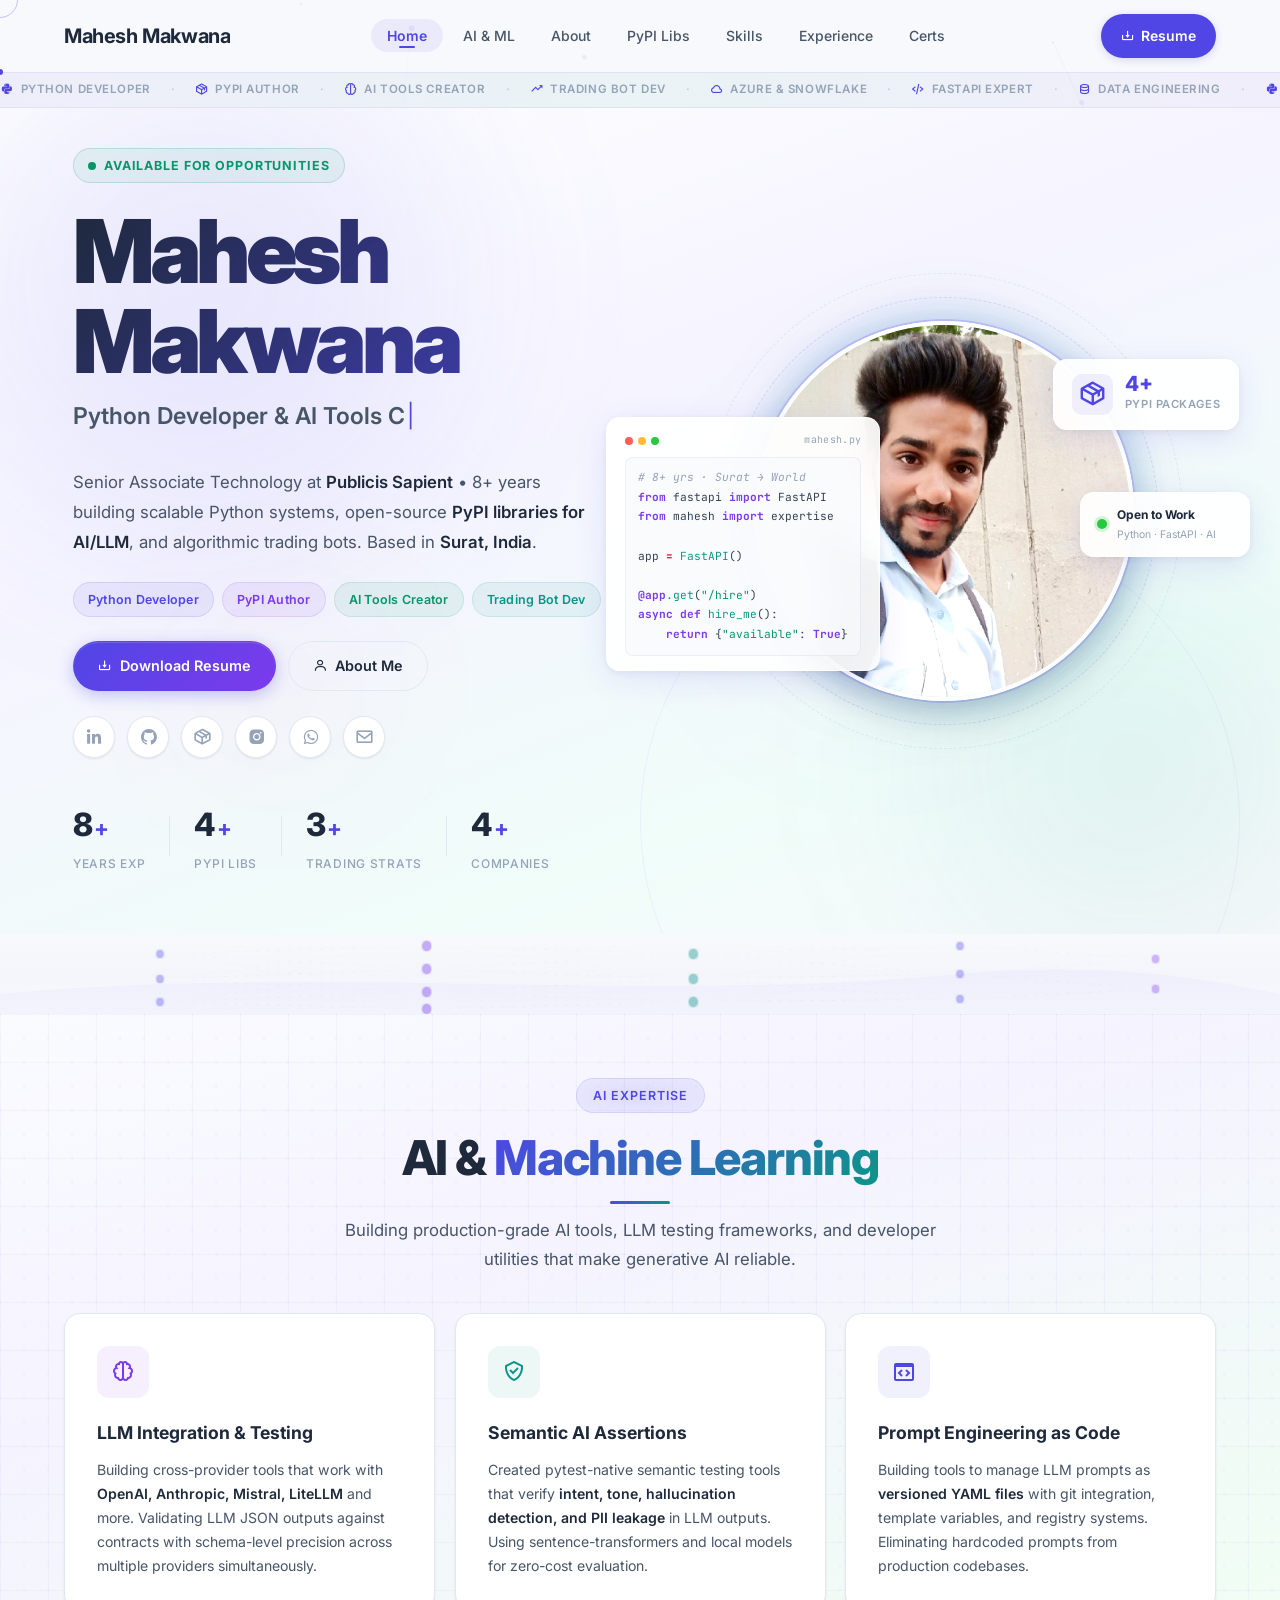
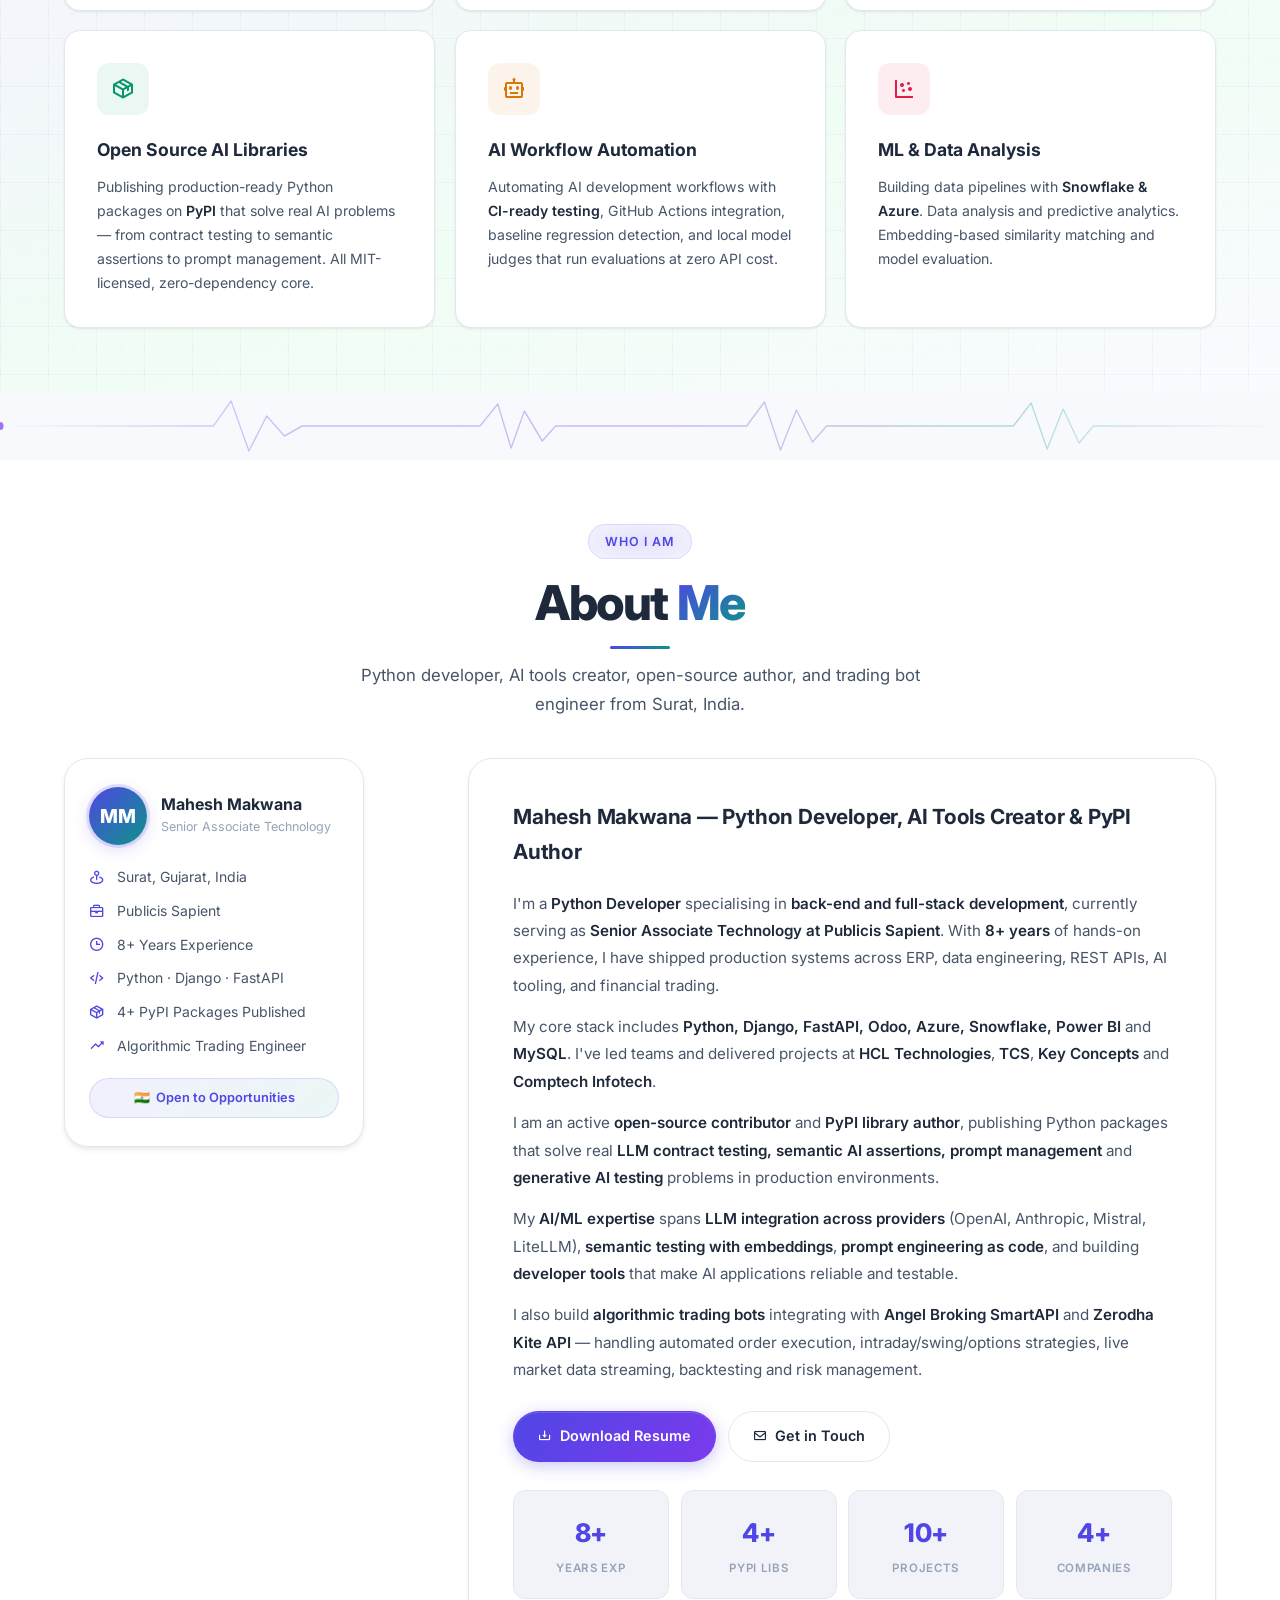
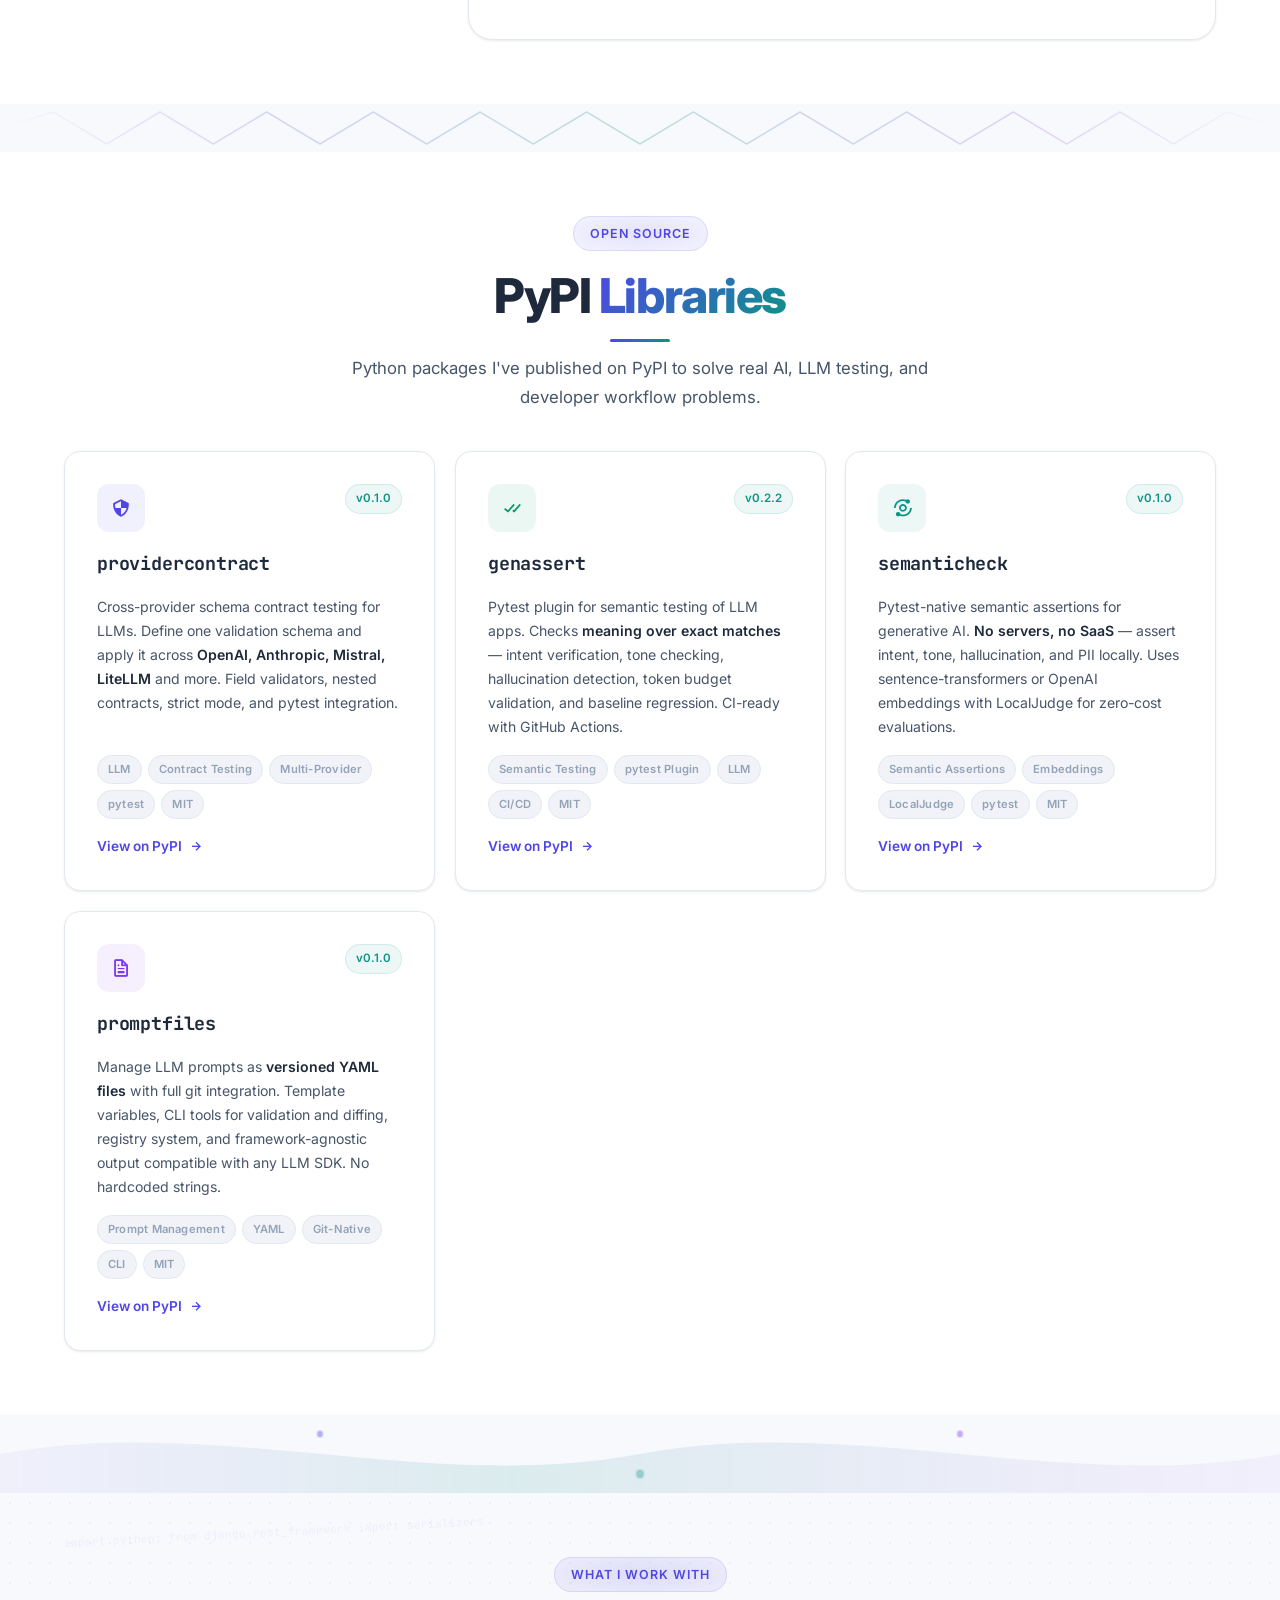
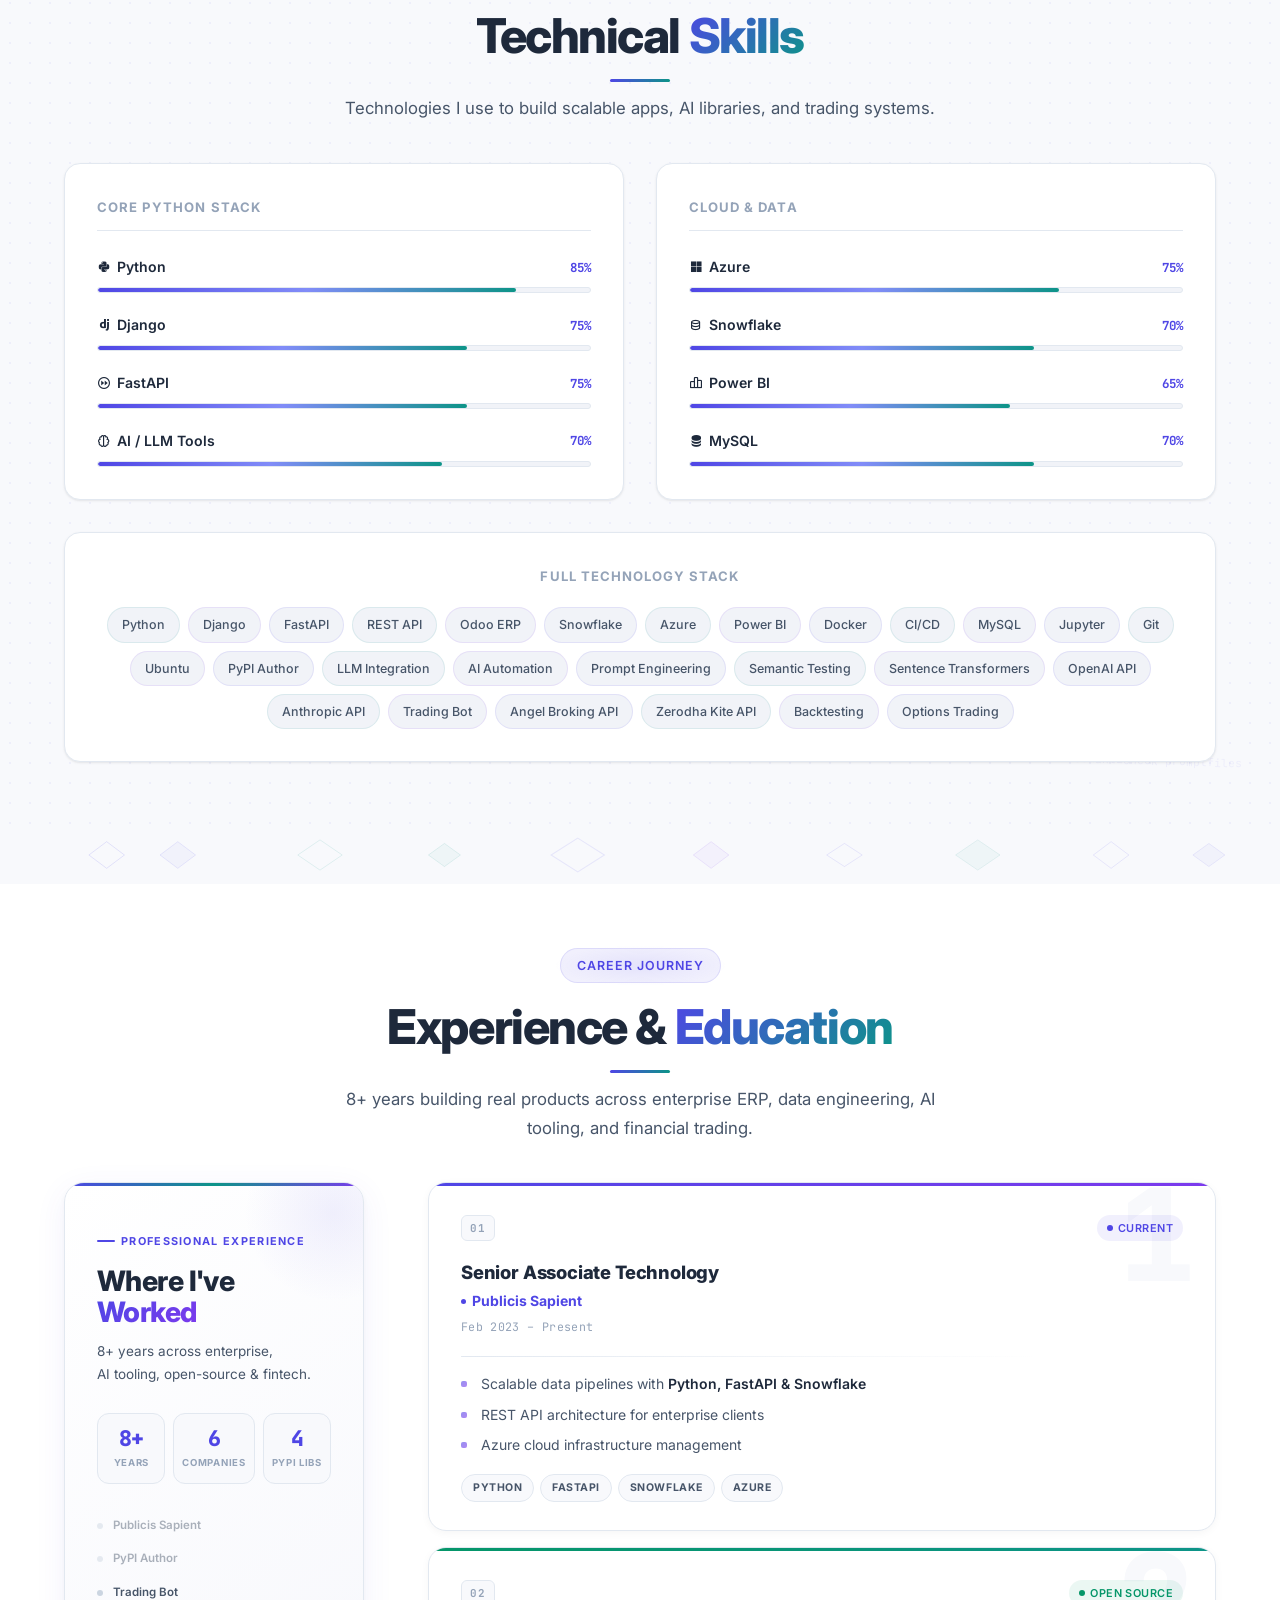
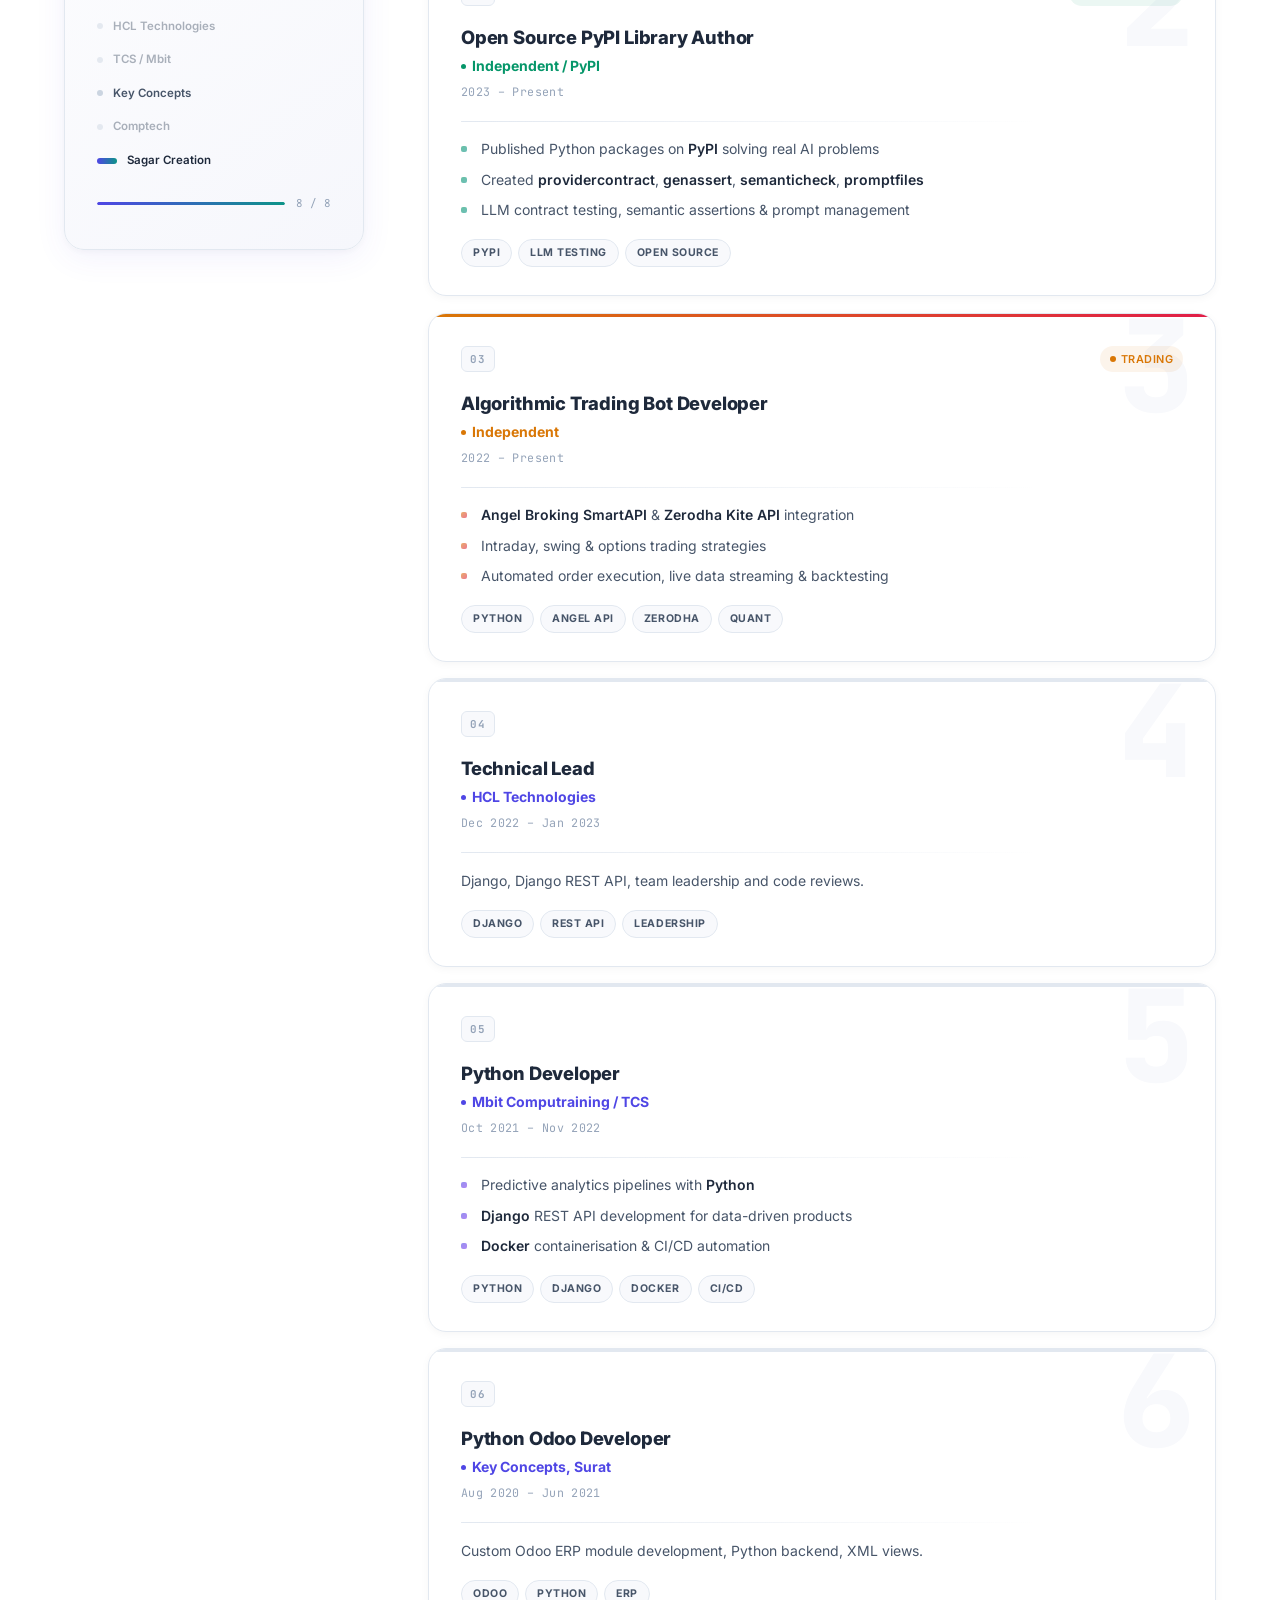
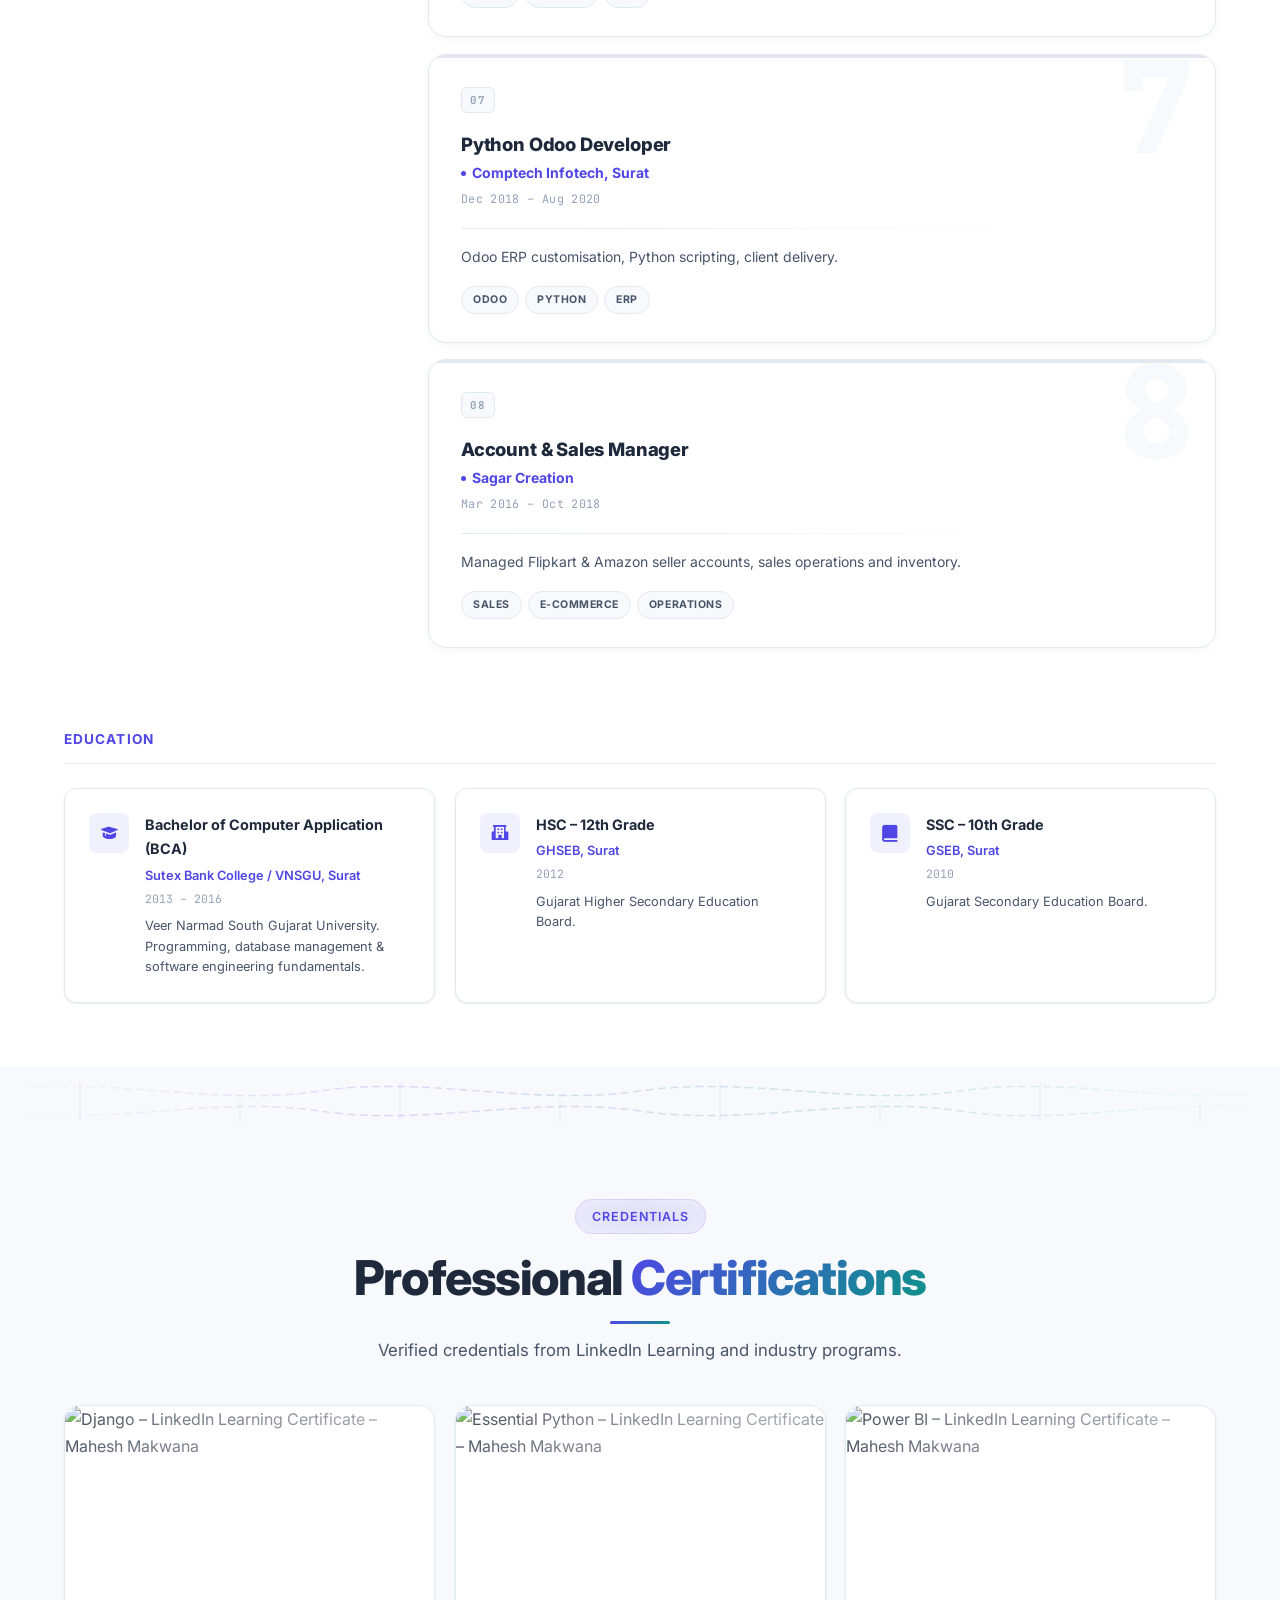
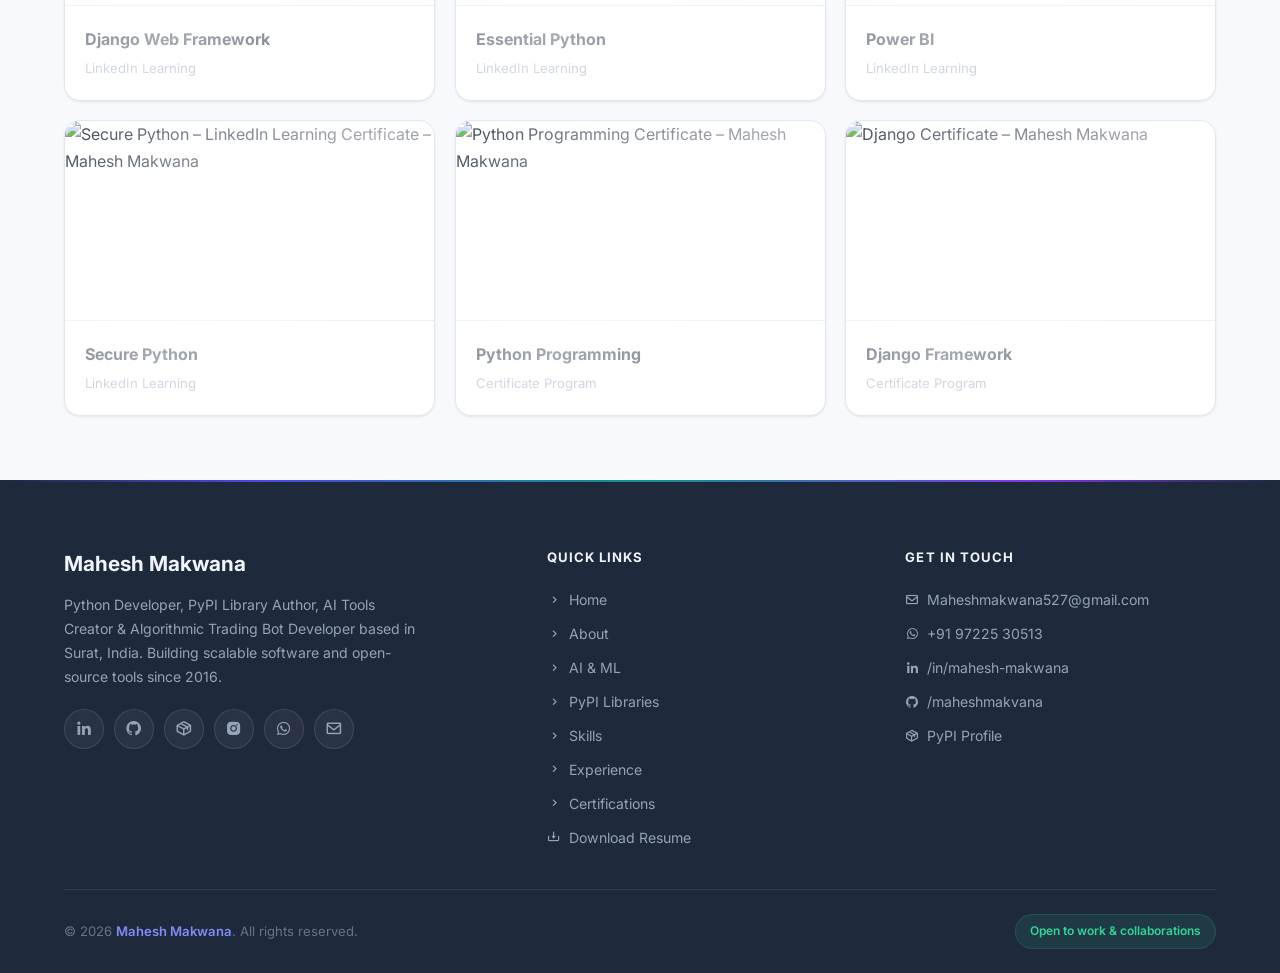
==== commit 67595640: "Refactor code structure for improved readability and maintainability" ====
--- a/index.html
+++ b/index.html
@@ -1,602 +1,2027 @@
-<!DOCTYPE html>
-<html lang="en">
-    <head>
-        <meta charset="UTF-8">
-        <meta name="viewport" content="width=device-width, initial-scale=1.0">
-        <meta name="description" content="Mahesh Makwana – Python Developer & Technical Lead based in Surat, India. 8+ years of experience in Python, Django, Django REST API, Odoo, Go, JavaScript, Power BI, Azure & MySQL. Currently at Publicis Sapient. Download resume, view certifications & skills.">
-        <meta name="keywords" content="Mahesh Makwana, Mahesh Makwana Surat, Python Developer Surat, Technical Lead, Django Developer, Django REST API Developer, Odoo Developer, Go Language Developer, Full Stack Developer India, Publicis Sapient Developer, Power BI Developer, Azure Developer, Python Developer Portfolio, Software Engineer Surat Gujarat, HCL Technical Lead, TCS Python Developer, Data Analysis Python, Maheshmakwana527">
-        <meta name="author" content="Mahesh Makwana">
-        <meta name="robots" content="index, follow, max-snippet:-1, max-image-preview:large, max-video-preview:-1">
-        <meta name="geo.region" content="IN-GJ">
-        <meta name="geo.placename" content="Surat, Gujarat, India">
-        <meta name="theme-color" content="#4361ee">
-        <link rel="canonical" href="https://maheshmakvana.github.io/">
-
-        <!-- Open Graph / Facebook -->
-        <meta property="og:type" content="profile">
-        <meta property="og:url" content="https://maheshmakvana.github.io/">
-        <meta property="og:title" content="Mahesh Makwana | Python Developer & Technical Lead – Surat, India">
-        <meta property="og:description" content="8+ years of Python, Django, Odoo, Go & Azure experience. Technical Lead at HCL, Senior Associate at Publicis Sapient. View portfolio, certifications & download resume.">
-        <meta property="og:image" content="https://maheshmakvana.github.io/assets/img/about.png">
-        <meta property="og:image:width" content="350">
-        <meta property="og:image:height" content="350">
-        <meta property="og:image:alt" content="Mahesh Makwana – Python Developer and Technical Lead">
-        <meta property="og:locale" content="en_IN">
-        <meta property="og:site_name" content="Mahesh Makwana – Developer Portfolio">
-        <meta property="profile:first_name" content="Mahesh">
-        <meta property="profile:last_name" content="Makwana">
-
-        <!-- Twitter Card -->
-        <meta name="twitter:card" content="summary_large_image">
-        <meta name="twitter:title" content="Mahesh Makwana | Python Developer & Technical Lead">
-        <meta name="twitter:description" content="8+ years of Python, Django, Odoo, Go & Azure. Technical Lead based in Surat, India. View skills, certifications & resume.">
-        <meta name="twitter:image" content="https://maheshmakvana.github.io/assets/img/about.png">
-        <meta name="twitter:image:alt" content="Mahesh Makwana – Python Developer Portfolio">
-
-        <title>Mahesh Makwana | Python Developer & Technical Lead in Surat – Portfolio</title>
-
-        <!-- Resource Hints -->
-        <link rel="preconnect" href="https://fonts.googleapis.com">
-        <link rel="preconnect" href="https://fonts.gstatic.com" crossorigin>
-        <link rel="dns-prefetch" href="https://unpkg.com">
-        <link rel="dns-prefetch" href="https://cdn.jsdelivr.net">
-
-        <!-- Google Fonts (moved from CSS @import for performance) -->
-        <link href="https://fonts.googleapis.com/css2?family=Poppins:wght@400;600;700&display=swap" rel="stylesheet">
-
-        <link rel="stylesheet" href="https://unpkg.com/aos@next/dist/aos.css" />
-        <link rel="stylesheet" href="assets/css/styles.css">
-
-        <!-- =====BOX ICONS===== -->
-        <link href='https://cdn.jsdelivr.net/npm/boxicons@2.0.5/css/boxicons.min.css' rel='stylesheet'>
-        <link rel="icon" type="image/png" href="/Favicon.png">
-
-        <!-- Structured Data: Person + ProfilePage -->
-        <script type="application/ld+json">
-        {
-            "@context": "https://schema.org",
-            "@type": "ProfilePage",
-            "dateCreated": "2023-01-01",
-            "dateModified": "2026-04-03",
-            "mainEntity": {
-                "@type": "Person",
-                "name": "Mahesh Makwana",
-                "givenName": "Mahesh",
-                "familyName": "Makwana",
-                "birthDate": "1995-06-06",
-                "gender": "Male",
-                "jobTitle": "Senior Associate Technology",
-                "description": "Python Developer & Technical Lead based in Surat, India with 8+ years of experience in Python, Django, Django REST API, Odoo, Go, JavaScript, Power BI, Azure and MySQL.",
-                "email": "mailto:Maheshmakwana527@gmail.com",
-                "telephone": "+919722530513",
-                "image": "https://maheshmakvana.github.io/assets/img/about.png",
-                "worksFor": {
-                    "@type": "Organization",
-                    "name": "Publicis Sapient",
-                    "url": "https://www.publicissapient.com"
-                },
-                "address": {
-                    "@type": "PostalAddress",
-                    "addressLocality": "Surat",
-                    "addressRegion": "Gujarat",
-                    "addressCountry": "IN"
-                },
-                "nationality": {
-                    "@type": "Country",
-                    "name": "India"
-                },
-                "url": "https://maheshmakvana.github.io",
-                "sameAs": [
-                    "https://www.linkedin.com/in/mahesh-makwana/",
-                    "https://github.com/maheshmakvana/",
-                    "https://www.instagram.com/maheshmakwana_787/"
-                ],
-                "alumniOf": [
-                    {
-                        "@type": "CollegeOrUniversity",
-                        "name": "Sutex Bank College of Application and Science",
-                        "parentOrganization": {
-                            "@type": "CollegeOrUniversity",
-                            "name": "Veer Narmad South Gujarat University"
-                        },
-                        "address": {
-                            "@type": "PostalAddress",
-                            "addressLocality": "Surat",
-                            "addressRegion": "Gujarat",
-                            "addressCountry": "IN"
-                        }
-                    }
-                ],
-                "hasCredential": [
-                    {
-                        "@type": "EducationalOccupationalCredential",
-                        "name": "Bachelor of Computer Application (BCA)",
-                        "credentialCategory": "degree",
-                        "recognizedBy": {
-                            "@type": "CollegeOrUniversity",
-                            "name": "Veer Narmad South Gujarat University"
-                        },
-                        "dateCreated": "2016"
-                    },
-                    {
-                        "@type": "EducationalOccupationalCredential",
-                        "name": "Django – LinkedIn Learning",
-                        "credentialCategory": "certificate"
-                    },
-                    {
-                        "@type": "EducationalOccupationalCredential",
-                        "name": "Essential Python – LinkedIn Learning",
-                        "credentialCategory": "certificate"
-                    },
-                    {
-                        "@type": "EducationalOccupationalCredential",
-                        "name": "Power BI – LinkedIn Learning",
-                        "credentialCategory": "certificate"
-                    },
-                    {
-                        "@type": "EducationalOccupationalCredential",
-                        "name": "Secure Python – LinkedIn Learning",
-                        "credentialCategory": "certificate"
-                    },
-                    {
-                        "@type": "EducationalOccupationalCredential",
-                        "name": "Python Programming Certificate",
-                        "credentialCategory": "certificate"
-                    },
-                    {
-                        "@type": "EducationalOccupationalCredential",
-                        "name": "Django Web Framework Certificate",
-                        "credentialCategory": "certificate"
-                    }
-                ],
-                "hasOccupation": [
-                    {
-                        "@type": "Occupation",
-                        "name": "Senior Associate Technology",
-                        "occupationLocation": {
-                            "@type": "Country",
-                            "name": "India"
-                        },
-                        "description": "Python, Fast API, Go Language, Snowflake development at Publicis Sapient",
-                        "skills": "Python, Fast API, Go Language, Snowflake"
-                    }
-                ],
-                "knowsAbout": [
-                    "Python", "Django", "Django REST API", "Odoo",
-                    "Go Language", "JavaScript", "HTML5", "CSS3",
-                    "Power BI", "Azure", "MySQL", "Data Analysis",
-                    "Python Scripting", "Git", "Docker", "CI/CD",
-                    "REST API Development", "Full Stack Development",
-                    "Pandas", "NumPy", "Matplotlib",
-                    "Ubuntu Server Administration", "Team Management"
-                ],
-                "knowsLanguage": [
-                    {"@type": "Language", "name": "English"},
-                    {"@type": "Language", "name": "Hindi"},
-                    {"@type": "Language", "name": "Gujarati"}
-                ]
-            }
-        }
-        </script>
-
-        <!-- Structured Data: WebSite -->
-        <script type="application/ld+json">
-        {
-            "@context": "https://schema.org",
-            "@type": "WebSite",
-            "name": "Mahesh Makwana – Python Developer & Technical Lead Portfolio",
-            "alternateName": "Mahesh Makwana Portfolio",
-            "url": "https://maheshmakvana.github.io",
-            "description": "Personal portfolio of Mahesh Makwana – Python Developer & Technical Lead based in Surat, India. 8+ years of experience in Python, Django, Odoo, Go and Azure.",
-            "inLanguage": "en-IN",
-            "copyrightHolder": {
-                "@type": "Person",
-                "name": "Mahesh Makwana"
-            }
-        }
-        </script>
-
-        <!-- Structured Data: BreadcrumbList -->
-        <script type="application/ld+json">
-        {
-            "@context": "https://schema.org",
-            "@type": "BreadcrumbList",
-            "itemListElement": [
-                {"@type": "ListItem", "position": 1, "name": "Home", "item": "https://maheshmakvana.github.io/"},
-                {"@type": "ListItem", "position": 2, "name": "About Mahesh Makwana", "item": "https://maheshmakvana.github.io/#about"},
-                {"@type": "ListItem", "position": 3, "name": "Technical Skills", "item": "https://maheshmakvana.github.io/#skills"},
-                {"@type": "ListItem", "position": 4, "name": "Education & Experience", "item": "https://maheshmakvana.github.io/#education"},
-                {"@type": "ListItem", "position": 5, "name": "Professional Certifications", "item": "https://maheshmakvana.github.io/#certificates"}
-            ]
-        }
-        </script>
-
-        <!-- Structured Data: ItemList (Skills) -->
-        <script type="application/ld+json">
-        {
-            "@context": "https://schema.org",
-            "@type": "ItemList",
-            "name": "Mahesh Makwana Technical Skills",
-            "description": "Core technical skills of Python Developer Mahesh Makwana",
-            "numberOfItems": 11,
-            "itemListElement": [
-                {"@type": "ListItem", "position": 1, "name": "Python"},
-                {"@type": "ListItem", "position": 2, "name": "Django & Django REST API"},
-                {"@type": "ListItem", "position": 3, "name": "Odoo ERP"},
-                {"@type": "ListItem", "position": 4, "name": "Go Language"},
-                {"@type": "ListItem", "position": 5, "name": "Azure Cloud"},
-                {"@type": "ListItem", "position": 6, "name": "Power BI"},
-                {"@type": "ListItem", "position": 7, "name": "JavaScript"},
-                {"@type": "ListItem", "position": 8, "name": "MySQL & SQL"},
-                {"@type": "ListItem", "position": 9, "name": "Docker & CI/CD"},
-                {"@type": "ListItem", "position": 10, "name": "Pandas, NumPy & Matplotlib"},
-                {"@type": "ListItem", "position": 11, "name": "Git & Ubuntu Server"}
-            ]
-        }
-        </script>
-    </head>
-    <body>
-        <!--===== HEADER =====-->
-        <header class="l-header" role="banner">
-            <nav class="nav bd-grid" role="navigation" aria-label="Main navigation">
-                <div>
-                    <a href="https://maheshmakvana.github.io/" class="nav__logo" aria-label="Mahesh Makwana – Home">Mahesh Makwana</a>
-                </div>
-
-                <div class="nav__menu" id="nav-menu">
-                    <ul class="nav__list">
-                        <li class="nav__item"><a href="#home" class="nav__link active">Home</a></li>
-                        <li class="nav__item"><a href="#about" class="nav__link">About</a></li>
-                        <li class="nav__item"><a href="#skills" class="nav__link">Skills</a></li>
-                        <li class="nav__item"><a href="#education" class="nav__link">Experience</a></li>
-                        <li class="nav__item"><a href="#certificates" class="nav__link">Certifications</a></li>
-                    </ul>
-                </div>
-
-                <button class="nav__toggle" id="nav-toggle" aria-label="Open navigation menu" aria-expanded="false">
-                    <i class='bx bx-menu'></i>
-                </button>
-            </nav>
-        </header>
-
-        <main class="l-main" role="main">
-            <!--===== HOME =====-->
-            <section class="home bd-grid" id="home">
-                <div class="home__data">
-                    <h1 class="home__title">Hi,<br>I'm <span class="home__title-color">Mahesh Makwana</span><br> Python Developer &amp; Technical Lead</h1>
-                    <p class="home__description">Based in Surat, India &bull; 8+ years building scalable applications with Python, Django, Odoo &amp; Go</p>
-
-                    <a href="Resume/CV.pdf" class="button" download aria-label="Download Mahesh Makwana Resume PDF">Download Resume</a>
-                </div>
-
-                <div class="home__social">
-                    <a href="https://www.linkedin.com/in/mahesh-makwana/" class="home__social-icon" rel="noopener noreferrer" target="_blank" aria-label="Mahesh Makwana LinkedIn Profile"><i class='bx bxl-linkedin'></i></a>
-                    <a href="https://github.com/maheshmakvana/" class="home__social-icon" rel="noopener noreferrer" target="_blank" aria-label="Mahesh Makwana GitHub Profile"><i class='bx bxl-github'></i></a>
-                    <a href="https://www.instagram.com/maheshmakwana_787/" class="home__social-icon" rel="noopener noreferrer" target="_blank" aria-label="Mahesh Makwana Instagram Profile"><i class='bx bxl-instagram-alt'></i></a>
-                </div>
-
-                <div class="home__img">
-                    <svg class="home__blob" viewBox="0 0 479 467" xmlns="http://www.w3.org/2000/svg" xmlns:xlink="http://www.w3.org/1999/xlink" role="img" aria-label="Mahesh Makwana coding animation">
-                        <mask id="mask0" mask-type="alpha">
-                            <path d="M9.19024 145.964C34.0253 76.5814 114.865 54.7299 184.111 29.4823C245.804 6.98884 311.86 -14.9503 370.735 14.143C431.207 44.026 467.948 107.508 477.191 174.311C485.897 237.229 454.931 294.377 416.506 344.954C373.74 401.245 326.068 462.801 255.442 466.189C179.416 469.835 111.552 422.137 65.1576 361.805C17.4835 299.81 -17.1617 219.583 9.19024 145.964Z"/>
-                        </mask>
-                        <g mask="url(#mask0)">
-                            <path d="M9.19024 145.964C34.0253 76.5814 114.865 54.7299 184.111 29.4823C245.804 6.98884 311.86 -14.9503 370.735 14.143C431.207 44.026 467.948 107.508 477.191 174.311C485.897 237.229 454.931 294.377 416.506 344.954C373.74 401.245 326.068 462.801 255.442 466.189C179.416 469.835 111.552 422.137 65.1576 361.805C17.4835 299.81 -17.1617 219.583 9.19024 145.964Z"/>
-                            <image class="home__blob-img" x="50" y="60" href="assets/img/codingguy.gif"/>
-                        </g>
-                    </svg>
-                </div>
-            </section>
-
-            <!--===== ABOUT =====-->
-            <section class="about section" id="about">
-                <h2 class="section-title">About Me</h2>
-
-                <div class="about__container bd-grid">
-                    <div class="about__img">
-                        <img src="assets/img/about.png" alt="Mahesh Makwana – Python Developer and Technical Lead based in Surat, India" width="350" height="350" loading="lazy">
-                    </div>
-
-                    <div>
-                        <h3 class="about__subtitle">Mahesh Makwana — Python Developer &amp; Technical Lead</h3>
-                        <p class="about__text">I'm a <strong>Python Developer</strong> specialising in <strong>full-stack and back-end development</strong>, currently serving as <strong>Senior Associate Technology at Publicis Sapient</strong>. Based in <strong>Surat, Gujarat, India</strong>, I bring <strong>8+ years</strong> of hands-on experience across the entire software development life cycle.</p>
-                        <p class="about__text">My core stack includes <strong>Python, Django, Django REST API, Odoo, Go Language, Fast API, Azure, Power BI</strong> and <strong>MySQL</strong>. I have worked with industry leaders like <strong>HCL Technologies</strong> (as Technical Lead), <strong>TCS</strong> (as Python Developer), <strong>Key Concepts</strong> and <strong>Comptech Infotech</strong>.</p>
-                        <p class="about__text">I hold a <strong>Bachelor of Computer Application (BCA)</strong> from <strong>Sutex Bank College of Application and Science</strong>, affiliated to <strong>Veer Narmad South Gujarat University</strong> (2016). I am skilled in <strong>data analysis with Pandas, NumPy and Matplotlib</strong>, CI/CD pipelines with <strong>Docker and Gradle/Maven</strong>, and server administration on <strong>Ubuntu and Azure</strong>.</p>
-                    </div>
-                </div>
-            </section>
-
-            <!--===== SKILLS =====-->
-            <section class="skills section" id="skills">
-                <h2 class="section-title">Technical Skills</h2>
-
-                <div class="skills__container bd-grid">
-                    <div>
-                        <h3 class="skills__subtitle">Programming &amp; Frameworks</h3>
-                        <p class="skills__text">Core technologies I use daily to build scalable back-end services, REST APIs, data pipelines and ERP customisations:</p>
-                        <div class="skills__data">
-                            <div class="skills__names">
-                                <img src="[data-uri]"/>
-                                <span class="skills__name">Python</span>
-                            </div>
-                            <div class="skills__bar skills__python" role="progressbar" aria-valuenow="85" aria-valuemin="0" aria-valuemax="100" aria-label="Python proficiency 85%">
-                                
-                            </div>
-                            <div>
-                                <span class="skills__percentage">85%</span>
-                            </div>
-                        </div>
-                        <div class="skills__data">
-                            <div class="skills__names">
-                                <img width="40px" src="[data-uri]" />                              
-                                <span class="skills__name">Django</span>
-                                  
-                            </div>
-                            <div class="skills__bar skills__django" role="progressbar" aria-valuenow="75" aria-valuemin="0" aria-valuemax="100" aria-label="Django proficiency 75%">
-                                
-                            </div>
-                            <div>
-                                <span class="skills__percentage">75%</span>
-                            </div>
-                        </div>
-                        <div class="skills__data">
-                            <div class="skills__names">
-                                <img width="40px" src="[data-uri]" />
-                                <span class="skills__name">Go Language</span>
-                            </div>
-                            <div class="skills__bar skills__go" role="progressbar" aria-valuenow="60" aria-valuemin="0" aria-valuemax="100" aria-label="Go Language proficiency 60%">
-
-                            </div>
-                            <div>
-                                <span class="skills__percentage">60%</span>
-                            </div>
-                        </div>
-                        <div class="skills__data">
-                            <div class="skills__names">
-                                <img width="40px" src="[data-uri]" />
-                                <span class="skills__name">Azure</span>
-                            </div>
-                            <div class="skills__bar skills__azure" role="progressbar" aria-valuenow="75" aria-valuemin="0" aria-valuemax="100" aria-label="Azure proficiency 75%">
-                                
-                            </div>
-                            <div>
-                                <span class="skills__percentage">75%</span>
-                            </div>
-                        </div>
-                        
-                        
-                        <!-- <div class="skills__data">
-                            <div class="skills__names">
-                                <img src="[data-uri]"/>
-                                <span class="skills__name">CSS3</span>
-                                  
-                            </div>
-                            <div class="skills__bar skills__css">
-                                
-                            </div>
-                            <div>
-                                <span class="skills__percentage">60%</span>
-                            </div>
-                        </div> -->
-
-                        
-                        
-                        <!-- <div class="skills__data">
-                            <div class="skills__names">
-                                <img src="[data-uri]"/>
-                                <span class="skills__name">React</span>
-                            </div>
-                            <div class="skills__bar skills__react">
-                                
-                            </div>
-                            <div>
-                                <span class="skills__percentage">70%</span>
-                            </div>
-                        </div> -->
-                        
-                        <!-- <div class="skills__data">
-                            <div class="skills__names">
-                                <img src="[data-uri]"/>
-                                <span class="skills__name">Bootstrap</span>
-                            </div>
-                            <div class="skills__bar skills__bootstrap">
-                                
-                            </div>
-                            <div>
-                                <span class="skills__percentage">65%</span>
-                            </div>
-                        </div> -->
-                    </div>
-                    <div>              
-                        <img src="assets/img/programmer.gif" alt="Programmer working at desk – illustration of full stack development" class="skills__img" width="440" height="440" loading="lazy">
-                    </div>
-                </div>
-            </section>
-
-            <!--===== Education =====-->
-            <section class="work section" id="education">
-                <h2 class="section-title">Education & Experience</h2>
-               <div class="container">
-                <div class="row">
-                    <!---=====Edu part-------------------------------------------------->
-                    <section class="col">
-                        <header class="title">
-                            <h3>Education</h3>
-                        </header>
-                        <div class="contents">
-
-
-                            <div class="box" data-aos="flip-right">
-                                <h4>2013 – 2016</h4>
-                                <h3>Bachelor of Computer Application (BCA)</h3>
-                                <p>Sutex Bank College of Application and Science, Surat – Veer Narmad South Gujarat University</p>
-                            </div>
-
-                            <div class="box" data-aos="flip-right">
-                                <h4>2012</h4>
-                                <h3>Higher Secondary (12th) – GHSEB, Surat</h3>
-                                <p>Science stream, Gujarat Higher Secondary Education Board</p>
-                            </div>
-
-                            <div class="box" data-aos="flip-right">
-                                <h4>2010</h4>
-                                <h3>Secondary School (10th) – GSEB, Surat</h3>
-                                <p>Gujarat Secondary Education Board</p>
-                            </div>
-                            
-                        </div>
-                    </section>
-
-                   <!-----------------EDUCATION SEC ENDS----------------->
-                   
-
-                   <!-----------------INTERNSHIP/ SEC STARTS----------------->
-
-                   <section class="col">
-                    <header class="title">
-                        <h3>Professional Experience</h3>
-                    </header>
-                    <div class="contents">
-                        
-                        <div class="box" data-aos="zoom-in">
-                            <h4>Feb 2023 – Present</h4>
-                            <h3>Senior Associate Technology | Publicis Sapient</h3>
-                            <p>Python, Fast API, Go Language, Snowflake. Building scalable data engineering solutions and back-end microservices.</p>
-                        </div>
-
-                        <div class="box" data-aos="zoom-in">
-                            <h4>Dec 2022 – Jan 2023</h4>
-                            <h3>Technical Lead | HCL Technologies</h3>
-                            <p>Django, Django REST API, Python, Go Language. Led development team and architected back-end services.</p>
-                        </div>
-
-                        <div class="box"data-aos="zoom-in">
-                            <h4>Oct 2021 – Nov 2022</h4>
-                            <h3>Python Developer | Mbit Computraining Pvt. Ltd. (Client: TCS)</h3>
-                            <p>• Worked on Predictive analytics use-cases using Python language<br>
-                                • Work in Prod, non-prod environment’s for developing applications in sandbox, dev, test, stage environment using Docker image in build gradle/maven in the CI/CD pipelines with the latest artifact.<br>
-                                • Involved in building database Model, APIs and Views utilizing Python, in order to build an interactive web-based solution. <br>
-                                • Responsible for gathering requirements, system analysis, design, development, testing and deployment.<br>
-                                • Responsible for setting up Python REST API framework using Django. <br>
-                                • Worked on python ecosystem packages like pandas<br>
-                                • Performed data cleaning, analysis/munging and visualization of large dataset like stocks data using pandas and Matplotlib.<br>
-                                • Analyzed and improved the performance of various queries and stored procedures using SSMS for ETL jobs<br>
-                                • Created a backend server with Python Django that implemented routing for indexing & showing page and receiving the video & info data sent from the user<br>
-                                • Handled programming tasks for and maintained 7 internal websites with a high success rate (97%) in product update deployment.</p>
-                        </div>
-
-                        <div class="box"data-aos="zoom-in">
-                            <h4>Aug 2020 – Jun 2021</h4>
-                            <h3>Python Odoo Developer | Key Concepts, Surat</h3>
-                            <p>• Developed and designed Python based API (RESTful Web Service) to interact with company's website. <br>
-                                • Wrote Python code and actively participated in the procedure to automate processes. <br>
-                                • Build and test functionality within a production pipeline. <br>
-                                • Implemented Python code to fix bugs and provides upgrades to existing functionality. <br>
-                                • Provided fault isolation and root cause analysis for technical problems. <br>
-                                • Highly efficient in handling multi-tasking issues in a fast-paced environment. <br>
-                                • Created Business Logic using Python to create Planning and Tracking functions. <br>
-                                • Involved in building database Model, APIs and Views utilizing Python, to build an interactive web-based solution. <br>
-                                • Developed Business Logic using Python on Django Web Framework. <br>
-                                • Designed and managed API system deployment using fast http server and Amazon AWS architecture. <br>
-                                • Developed tools using Python, Shell scripting, XML to automate some of the menial tasks. Interfacing with supervisors, artists, systems administrators, and production to ensure production deadlines are met.<br></p>
-                        </div>
-
-                        <div class="box"data-aos="zoom-in">
-                            <h4>Dec 2018 – Aug 2020</h4>
-                            <h3>Python Odoo Developer | Comptech Infotech, Surat</h3>
-                            <p>• Used Python to extract weekly hotel availability information from XML files. <br>
-                                • Used Pandas library for statistical Analysis<br>
-                                • Developed and tested many features for dashboard, created using Bootstrap, CSS, and HTML.<br>
-                                • Developed Wrapper in Python for instantiating multi-threaded application.<br>
-                                • Developed views and templates with Python and Django's view controller and templating language to create a user-friendly website interface.<br>
-                                • Experience in Database optimization and developing stored procedures such as Triggers, Cursors, Joins, Views and SQL for various databases like MySQL, Oracle.<br>
-                                • Managed datasets using Panda data frames and MySQL, queried MYSQL database queries from python using Python-MySQL connector and MYSQL dB package to retrieve information.<br>
-                                • Developed various algorithms for generating several data patterns.<br>
-                                • Used JIRA for bug tracking and issue tracking.</p>
-                        </div>
-
-                        <div class="box"data-aos="zoom-in">
-                            <h4>Mar 2016 – Oct 2018</h4>
-                            <h3>Account & Sales Manager | Sagar Creation</h3>
-                            <p>Online selling and account management on Flipkart and Amazon marketplace.</p>
-                        </div>
-                        
-
-                    </div>
-                </section>
-
-
-                </div>
-               </div>
-
-
-
-
-
-            
-
-
-            </section>
-
-            <!--===== CERTIFICATIONS =====-->
-            <section class="certificate section" id="certificates">
-                <h2 class="section-title">Professional Certifications</h2>
-
-                <div class="work__container bd-grid">
-                    <div class="work__img">
-                        <img src="assets/img/lin_django.jpg" alt="Mahesh Makwana – LinkedIn Learning Django Framework Certificate" width="300" height="200" loading="lazy">
-                    </div>
-                    <div class="work__img">
-                        <img src="assets/img/lin_ess_python.jpg" alt="Mahesh Makwana – LinkedIn Learning Essential Python Certificate" width="300" height="200" loading="lazy">
-                    </div>
-                    <div class="work__img">
-                        <img src="assets/img/lin_powerbi.jpg" alt="Mahesh Makwana – LinkedIn Learning Power BI Certificate" width="300" height="200" loading="lazy">
-                    </div>
-                    <div class="work__img">
-                        <img src="assets/img/lin_secure_py.jpg" alt="Mahesh Makwana – LinkedIn Learning Secure Python Certificate" width="300" height="200" loading="lazy">
-                    </div>
-                    <div class="work__img">
-                        <img src="assets/img/python.jpeg" alt="Mahesh Makwana – Python Programming Certificate" width="300" height="200" loading="lazy">
-                    </div>
-                    <div class="work__img">
-                        <img src="assets/img/django.jpg" alt="Mahesh Makwana – Django Web Framework Certificate" width="300" height="200" loading="lazy">
-                    </div>
-                    
-                    
-                </div>
-            </section>
-            
-            
-        </main>
-
-        <!--===== FOOTER =====-->
-        <footer class="footer" role="contentinfo">
-            <p class="footer__title">Mahesh Makwana</p>
-            <div class="footer__social">
-                <a href="https://wa.me/+919722530513" class="footer__icon" rel="noopener noreferrer" target="_blank" aria-label="Contact Mahesh Makwana on WhatsApp"><i class='bx bxl-whatsapp'></i></a>
-                <a href="https://github.com/maheshmakvana" class="footer__icon" rel="noopener noreferrer" target="_blank" aria-label="Mahesh Makwana GitHub"><i class='bx bxl-github'></i></a>
-                <a href="https://www.instagram.com/maheshmakwana_787/" class="footer__icon" rel="noopener noreferrer" target="_blank" aria-label="Mahesh Makwana Instagram"><i class='bx bxl-instagram'></i></a>
-            </div>
-            <p class="footer__copy">&copy; <script>document.write(new Date().getFullYear())</script> Mahesh Makwana. All rights reserved.</p>
-        </footer>
-
-
-        <!--===== MAIN JS =====-->
-        <script src="assets/js/main.js" defer></script>
-
-        <!--===== AOS Animations =====-->
-        <script src="https://unpkg.com/aos@next/dist/aos.js" defer></script>
-        <script>
-            document.addEventListener('DOMContentLoaded', function() {
-                AOS.init({
-                    offset: 100,
-                    delay: 10,
-                    duration: 800,
-                    once: true
-                });
-            });
-        </script>
-          
-
-    </body>
-</html>
+<!DOCTYPE html>
+<html lang="en">
+    <head>
+        <meta charset="UTF-8">
+        <meta name="viewport" content="width=device-width, initial-scale=1.0">
+        <meta name="description" content="Mahesh Makwana – Python Developer, Technical Lead & AI/ML Tools Creator based in Surat, India. 8+ years of experience in Python, Django, Django REST API, Odoo, FastAPI, JavaScript, Power BI, Azure & MySQL. PyPI library author solving real AI problems. Algorithmic trading bot developer. Currently at Publicis Sapient.">
+        <meta name="keywords" content="Mahesh Makwana, Mahesh Makwana Surat, Mahesh Makwana Python Developer, Mahesh Makwana GitHub, Python Developer Surat, Technical Lead India, Django Developer India, Django REST API Developer, Odoo Developer India, FastAPI Developer, Full Stack Developer India, Publicis Sapient Developer, Power BI Developer, Azure Developer, Python Developer Portfolio, Software Engineer Surat Gujarat, HCL Technical Lead, TCS Python Developer, Data Analysis Python, Maheshmakwana527, PyPI Python Package Author, AI Tools Python, Python Open Source Developer, Algorithmic Trading Bot Python, Trading Bot Developer India, Angel Broking Bot, Zerodha Bot Python, Python Automation Developer, REST API Development India, Snowflake Developer, Python Package Creator, AI Problem Solver Python">
+        <meta name="author" content="Mahesh Makwana">
+        <meta name="robots" content="index, follow, max-snippet:-1, max-image-preview:large, max-video-preview:-1">
+        <meta name="geo.region" content="IN-GJ">
+        <meta name="geo.placename" content="Surat, Gujarat, India">
+        <meta name="theme-color" content="#4f46e5">
+        <link rel="canonical" href="https://maheshmakvana.github.io/">
+
+        <!-- Open Graph / Facebook -->
+        <meta property="og:type" content="profile">
+        <meta property="og:url" content="https://maheshmakvana.github.io/">
+        <meta property="og:title" content="Mahesh Makwana | Python Developer, PyPI Author & AI Tools Creator – India">
+        <meta property="og:description" content="8+ years of Python, Django, Odoo, FastAPI & Azure experience. PyPI library author solving real AI problems. Algorithmic trading bot developer. Technical Lead at HCL, Senior Associate at Publicis Sapient. View portfolio, certifications & download resume.">
+        <meta property="og:image" content="https://maheshmakvana.github.io/assets/img/profile.png">
+        <meta property="og:image:width" content="1080">
+        <meta property="og:image:height" content="990">
+        <meta property="og:image:alt" content="Mahesh Makwana – Python Developer, PyPI Author and AI Tools Creator">
+        <meta property="og:locale" content="en_IN">
+        <meta property="og:locale:alternate" content="en_US">
+        <meta property="og:locale:alternate" content="en_GB">
+        <meta property="og:site_name" content="Mahesh Makwana – Python Developer Portfolio">
+        <meta property="profile:first_name" content="Mahesh">
+        <meta property="profile:last_name" content="Makwana">
+        <meta property="profile:username" content="maheshmakvana">
+
+        <!-- Twitter Card -->
+        <meta name="twitter:card" content="summary_large_image">
+        <meta name="twitter:site" content="@maheshmakwana527">
+        <meta name="twitter:creator" content="@maheshmakwana527">
+        <meta name="twitter:title" content="Mahesh Makwana | Python Developer, PyPI Author & AI Tools Creator">
+        <meta name="twitter:description" content="8+ years Python, Django, Odoo, FastAPI & Azure. PyPI library author solving AI problems. Algorithmic trading bot developer. Surat, India.">
+        <meta name="twitter:image" content="https://maheshmakvana.github.io/assets/img/profile.png">
+        <meta name="twitter:image:alt" content="Mahesh Makwana – Python Developer Portfolio">
+
+        <!-- Additional SEO -->
+        <meta name="category" content="Technology, Software Development, Python, AI, Machine Learning">
+        <meta name="classification" content="Software Engineer, Python Developer, Open Source Author, AI Tools Creator">
+        <meta name="coverage" content="Worldwide">
+        <meta name="distribution" content="Global">
+        <meta name="rating" content="General">
+        <meta name="revisit-after" content="7 days">
+        <meta name="language" content="English">
+
+        <title>Mahesh Makwana | Python Developer, PyPI Author & AI Tools Creator – Surat India</title>
+
+        <!-- Resource Hints -->
+        <link rel="preconnect" href="https://fonts.googleapis.com">
+        <link rel="preconnect" href="https://fonts.gstatic.com" crossorigin>
+        <link rel="dns-prefetch" href="https://unpkg.com">
+        <link rel="dns-prefetch" href="https://cdn.jsdelivr.net">
+
+        <!-- Google Fonts -->
+        <link href="https://fonts.googleapis.com/css2?family=Inter:wght@400;500;600;700;800&family=JetBrains+Mono:wght@400;500;600;700&display=swap" rel="stylesheet">
+
+        <link rel="stylesheet" href="https://unpkg.com/aos@next/dist/aos.css" />
+        <link rel="stylesheet" href="assets/css/styles.css">
+        <link rel="stylesheet" href="assets/css/motion.css">
+
+        <!-- BoxIcons -->
+        <link href='https://cdn.jsdelivr.net/npm/boxicons@2.1.4/css/boxicons.min.css' rel='stylesheet'>
+        <link rel="icon" type="image/png" href="/Favicon.png">
+
+        <!-- Preload hero image for LCP performance -->
+        <link rel="preload" as="image" href="assets/img/profile.png" fetchpriority="high">
+
+        <!-- Structured Data: Person + ProfilePage -->
+        <script type="application/ld+json">
+        {
+            "@context": "https://schema.org",
+            "@type": "ProfilePage",
+            "dateCreated": "2023-01-01",
+            "dateModified": "2026-04-07",
+            "mainEntity": {
+                "@type": "Person",
+                "name": "Mahesh Makwana",
+                "givenName": "Mahesh",
+                "familyName": "Makwana",
+                "birthDate": "1995-06-06",
+                "gender": "Male",
+                "jobTitle": "Senior Associate Technology | Python Developer & AI Tools Creator",
+                "description": "Python Developer & Technical Lead based in Surat, India with 8+ years of experience in Python, Django, Django REST API, Odoo, FastAPI, JavaScript, Power BI, Azure and MySQL. Author of open-source PyPI libraries solving real AI problems. Algorithmic trading bot developer with expertise in Angel Broking and Zerodha APIs.",
+                "email": "mailto:Maheshmakwana527@gmail.com",
+                "telephone": "+919722530513",
+                "image": "https://maheshmakvana.github.io/assets/img/profile.png",
+                "worksFor": {
+                    "@type": "Organization",
+                    "name": "Publicis Sapient",
+                    "url": "https://www.publicissapient.com"
+                },
+                "address": {
+                    "@type": "PostalAddress",
+                    "addressLocality": "Surat",
+                    "addressRegion": "Gujarat",
+                    "addressCountry": "IN"
+                },
+                "nationality": {
+                    "@type": "Country",
+                    "name": "India"
+                },
+                "url": "https://maheshmakvana.github.io",
+                "sameAs": [
+                    "https://www.linkedin.com/in/mahesh-makwana/",
+                    "https://github.com/maheshmakvana/",
+                    "https://www.instagram.com/maheshmakwana_787/"
+                ],
+                "alumniOf": [
+                    {
+                        "@type": "CollegeOrUniversity",
+                        "name": "Sutex Bank College of Application and Science",
+                        "parentOrganization": {
+                            "@type": "CollegeOrUniversity",
+                            "name": "Veer Narmad South Gujarat University"
+                        },
+                        "address": {
+                            "@type": "PostalAddress",
+                            "addressLocality": "Surat",
+                            "addressRegion": "Gujarat",
+                            "addressCountry": "IN"
+                        }
+                    }
+                ],
+                "hasCredential": [
+                    {
+                        "@type": "EducationalOccupationalCredential",
+                        "name": "Bachelor of Computer Application (BCA)",
+                        "credentialCategory": "degree",
+                        "recognizedBy": {
+                            "@type": "CollegeOrUniversity",
+                            "name": "Veer Narmad South Gujarat University"
+                        },
+                        "dateCreated": "2016"
+                    },
+                    {
+                        "@type": "EducationalOccupationalCredential",
+                        "name": "Django – LinkedIn Learning",
+                        "credentialCategory": "certificate"
+                    },
+                    {
+                        "@type": "EducationalOccupationalCredential",
+                        "name": "Essential Python – LinkedIn Learning",
+                        "credentialCategory": "certificate"
+                    },
+                    {
+                        "@type": "EducationalOccupationalCredential",
+                        "name": "Power BI – LinkedIn Learning",
+                        "credentialCategory": "certificate"
+                    },
+                    {
+                        "@type": "EducationalOccupationalCredential",
+                        "name": "Secure Python – LinkedIn Learning",
+                        "credentialCategory": "certificate"
+                    },
+                    {
+                        "@type": "EducationalOccupationalCredential",
+                        "name": "Python Programming Certificate",
+                        "credentialCategory": "certificate"
+                    },
+                    {
+                        "@type": "EducationalOccupationalCredential",
+                        "name": "Django Web Framework Certificate",
+                        "credentialCategory": "certificate"
+                    }
+                ],
+                "hasOccupation": [
+                    {
+                        "@type": "Occupation",
+                        "name": "Senior Associate Technology",
+                        "occupationLocation": {
+                            "@type": "Country",
+                            "name": "India"
+                        },
+                        "description": "Python, FastAPI, Snowflake development and data engineering at Publicis Sapient",
+                        "skills": "Python, FastAPI, Snowflake, Data Engineering, AI Tools Development"
+                    }
+                ],
+                "knowsAbout": [
+                    "Python", "Django", "Django REST API", "Odoo",
+                    "FastAPI", "JavaScript", "HTML5", "CSS3",
+                    "Power BI", "Azure", "MySQL", "Data Analysis",
+                    "Python Scripting", "Git", "Docker", "CI/CD",
+                    "REST API Development", "Full Stack Development",
+                    "Ubuntu Server Administration", "Team Management",
+                    "PyPI Package Development", "Open Source Python Libraries",
+                    "AI Tools Development", "Machine Learning Integration",
+                    "LLM Integration", "Prompt Engineering", "Semantic Testing",
+                    "Generative AI", "AI Workflow Automation",
+                    "Algorithmic Trading", "Trading Bot Development",
+                    "Angel Broking API", "Zerodha Kite API",
+                    "Snowflake Data Warehousing", "Python Automation"
+                ],
+                "knowsLanguage": [
+                    {"@type": "Language", "name": "English"},
+                    {"@type": "Language", "name": "Hindi"},
+                    {"@type": "Language", "name": "Gujarati"}
+                ]
+            }
+        }
+        </script>
+
+        <!-- Structured Data: WebSite -->
+        <script type="application/ld+json">
+        {
+            "@context": "https://schema.org",
+            "@type": "WebSite",
+            "name": "Mahesh Makwana – Python Developer, PyPI Author & AI Tools Creator",
+            "alternateName": ["Mahesh Makwana Portfolio", "Mahesh Makwana Developer", "maheshmakvana"],
+            "url": "https://maheshmakvana.github.io",
+            "description": "Personal portfolio of Mahesh Makwana – Python Developer, PyPI open-source library author, AI tools creator, and algorithmic trading bot developer based in Surat, India. 8+ years of experience in Python, Django, Odoo, FastAPI and Azure.",
+            "inLanguage": "en",
+            "copyrightHolder": {
+                "@type": "Person",
+                "name": "Mahesh Makwana"
+            },
+            "potentialAction": {
+                "@type": "SearchAction",
+                "target": "https://maheshmakvana.github.io/#skills"
+            }
+        }
+        </script>
+
+        <!-- Structured Data: PyPI Open Source Work -->
+        <script type="application/ld+json">
+        {
+            "@context": "https://schema.org",
+            "@type": "ItemList",
+            "name": "Mahesh Makwana – PyPI Open Source Libraries",
+            "description": "Python packages published on PyPI by Mahesh Makwana to solve current AI and automation problems",
+            "author": {
+                "@type": "Person",
+                "name": "Mahesh Makwana",
+                "url": "https://maheshmakvana.github.io"
+            },
+            "itemListElement": [
+                {
+                    "@type": "ListItem",
+                    "position": 1,
+                    "item": {
+                        "@type": "SoftwareApplication",
+                        "name": "providercontract",
+                        "applicationCategory": "DeveloperApplication",
+                        "operatingSystem": "Cross-platform",
+                        "description": "Cross-provider schema contract testing tool for Large Language Models. Define one validation schema, apply it across OpenAI, Anthropic, Mistral, LiteLLM and more.",
+                        "softwareVersion": "0.1.0",
+                        "author": { "@type": "Person", "name": "Mahesh Makwana" },
+                        "url": "https://pypi.org/project/providercontract/"
+                    }
+                },
+                {
+                    "@type": "ListItem",
+                    "position": 2,
+                    "item": {
+                        "@type": "SoftwareApplication",
+                        "name": "semanticheck",
+                        "applicationCategory": "DeveloperApplication",
+                        "operatingSystem": "Cross-platform",
+                        "description": "Pytest-native semantic assertions for LLM and generative AI applications. No servers, no SaaS required.",
+                        "softwareVersion": "0.1.0",
+                        "author": { "@type": "Person", "name": "Mahesh Makwana" },
+                        "url": "https://pypi.org/project/semanticheck/"
+                    }
+                },
+                {
+                    "@type": "ListItem",
+                    "position": 3,
+                    "item": {
+                        "@type": "SoftwareApplication",
+                        "name": "promptfiles",
+                        "applicationCategory": "DeveloperApplication",
+                        "operatingSystem": "Cross-platform",
+                        "description": "Manage LLM prompts as versioned YAML files with git integration. No more hardcoded prompt strings.",
+                        "softwareVersion": "0.1.0",
+                        "author": { "@type": "Person", "name": "Mahesh Makwana" },
+                        "url": "https://pypi.org/project/promptfiles/"
+                    }
+                },
+                {
+                    "@type": "ListItem",
+                    "position": 4,
+                    "item": {
+                        "@type": "SoftwareApplication",
+                        "name": "genassert",
+                        "applicationCategory": "DeveloperApplication",
+                        "operatingSystem": "Cross-platform",
+                        "description": "Pytest plugin for semantic testing of LLM applications. Checks meaning rather than exact string matches.",
+                        "softwareVersion": "0.2.2",
+                        "author": { "@type": "Person", "name": "Mahesh Makwana" },
+                        "url": "https://pypi.org/project/genassert/"
+                    }
+                }
+            ]
+        }
+        </script>
+
+        <!-- Structured Data: BreadcrumbList -->
+        <script type="application/ld+json">
+        {
+            "@context": "https://schema.org",
+            "@type": "BreadcrumbList",
+            "itemListElement": [
+                {"@type": "ListItem", "position": 1, "name": "Home", "item": "https://maheshmakvana.github.io/"},
+                {"@type": "ListItem", "position": 2, "name": "About Mahesh Makwana", "item": "https://maheshmakvana.github.io/#about"},
+                {"@type": "ListItem", "position": 3, "name": "AI & ML Expertise", "item": "https://maheshmakvana.github.io/#ai"},
+                {"@type": "ListItem", "position": 4, "name": "PyPI Libraries", "item": "https://maheshmakvana.github.io/#pypi"},
+                {"@type": "ListItem", "position": 5, "name": "Technical Skills", "item": "https://maheshmakvana.github.io/#skills"},
+                {"@type": "ListItem", "position": 6, "name": "Experience & Education", "item": "https://maheshmakvana.github.io/#education"},
+                {"@type": "ListItem", "position": 7, "name": "Professional Certifications", "item": "https://maheshmakvana.github.io/#certificates"}
+            ]
+        }
+        </script>
+
+        <!-- Structured Data: ItemList (Skills) -->
+        <script type="application/ld+json">
+        {
+            "@context": "https://schema.org",
+            "@type": "ItemList",
+            "name": "Mahesh Makwana Technical Skills",
+            "description": "Core technical skills of Python Developer, PyPI Author & AI Tools Creator Mahesh Makwana",
+            "numberOfItems": 16,
+            "itemListElement": [
+                {"@type": "ListItem", "position": 1, "name": "Python"},
+                {"@type": "ListItem", "position": 2, "name": "Django & Django REST API"},
+                {"@type": "ListItem", "position": 3, "name": "Odoo ERP"},
+                {"@type": "ListItem", "position": 4, "name": "FastAPI"},
+                {"@type": "ListItem", "position": 5, "name": "PyPI Open Source Libraries"},
+                {"@type": "ListItem", "position": 6, "name": "LLM Integration & AI Tools"},
+                {"@type": "ListItem", "position": 7, "name": "Semantic Testing for AI"},
+                {"@type": "ListItem", "position": 8, "name": "Prompt Engineering"},
+                {"@type": "ListItem", "position": 9, "name": "Algorithmic Trading Bot Development"},
+                {"@type": "ListItem", "position": 10, "name": "Azure Cloud"},
+                {"@type": "ListItem", "position": 11, "name": "Power BI"},
+                {"@type": "ListItem", "position": 12, "name": "Snowflake"},
+                {"@type": "ListItem", "position": 13, "name": "MySQL & SQL"},
+                {"@type": "ListItem", "position": 14, "name": "Docker & CI/CD"},
+                {"@type": "ListItem", "position": 16, "name": "Git & Ubuntu Server"}
+            ]
+        }
+        </script>
+    </head>
+    <body>
+
+        <!-- Particle / mesh canvas -->
+        <canvas id="bg-canvas" aria-hidden="true"></canvas>
+
+        <!-- Custom cursor (desktop only) -->
+        <div id="cursor-dot" aria-hidden="true"></div>
+        <div id="cursor-ring" aria-hidden="true"></div>
+
+        <!-- Scroll to top -->
+        <button id="scrollTop" class="scroll-top" aria-label="Scroll to top">
+            <i class='bx bx-up-arrow-alt'></i>
+        </button>
+
+        <!-- ===== HEADER / NAV ===== -->
+        <header class="site-header" id="site-header" role="banner">
+            <nav class="nav-pill" role="navigation" aria-label="Main navigation">
+                <a href="https://maheshmakvana.github.io/" class="nav__logo" aria-label="Mahesh Makwana – Home">
+                    Mahesh Makwana
+                </a>
+
+                <ul class="nav__list">
+                    <li><a href="#home"         class="nav__link active" data-section="home">Home</a></li>
+                    <li><a href="#ai"           class="nav__link" data-section="ai">AI & ML</a></li>
+                    <li><a href="#about"        class="nav__link" data-section="about">About</a></li>
+                    <li><a href="#pypi"         class="nav__link" data-section="pypi">PyPI Libs</a></li>
+                    <li><a href="#skills"       class="nav__link" data-section="skills">Skills</a></li>
+                    <li><a href="#education"    class="nav__link" data-section="education">Experience</a></li>
+                    <li><a href="#certificates" class="nav__link" data-section="certificates">Certs</a></li>
+                </ul>
+
+                <a href="Resume/CV.pdf" class="nav__cta" download aria-label="Download Resume">
+                    <i class='bx bx-download'></i> Resume
+                </a>
+
+                <button class="nav__toggle" id="nav-toggle" aria-label="Open navigation menu" aria-expanded="false">
+                    <span></span>
+                    <span></span>
+                    <span></span>
+                </button>
+            </nav>
+        </header>
+
+        <!-- Mobile drawer -->
+        <div class="nav__drawer" id="nav-drawer" aria-hidden="true">
+            <div class="nav__drawer-overlay" id="drawer-overlay"></div>
+            <div class="nav__drawer-panel">
+                <button class="nav__drawer-close" id="drawer-close" aria-label="Close navigation">&times;</button>
+                <a href="#home"         class="nav__drawer-link active" data-section="home">Home</a>
+                <a href="#ai"           class="nav__drawer-link" data-section="ai">AI & ML</a>
+                <a href="#about"        class="nav__drawer-link" data-section="about">About</a>
+                <a href="#pypi"         class="nav__drawer-link" data-section="pypi">PyPI Libraries</a>
+                <a href="#skills"       class="nav__drawer-link" data-section="skills">Skills</a>
+                <a href="#education"    class="nav__drawer-link" data-section="education">Experience</a>
+                <a href="#certificates" class="nav__drawer-link" data-section="certificates">Certifications</a>
+                <a href="Resume/CV.pdf" class="btn btn--primary" style="margin-top:1rem;" download>
+                    <i class='bx bx-download'></i> Download Resume
+                </a>
+            </div>
+        </div>
+
+        <!-- Announcement ticker / marquee -->
+        <div class="ticker-wrap" aria-hidden="true">
+            <div class="ticker-track">
+                <span class="ticker-item"><i class='bx bxl-python'></i> Python Developer</span>
+                <span class="ticker-sep">·</span>
+                <span class="ticker-item"><i class='bx bx-package'></i> PyPI Author</span>
+                <span class="ticker-sep">·</span>
+                <span class="ticker-item"><i class='bx bx-brain'></i> AI Tools Creator</span>
+                <span class="ticker-sep">·</span>
+                <span class="ticker-item"><i class='bx bx-trending-up'></i> Trading Bot Dev</span>
+                <span class="ticker-sep">·</span>
+                <span class="ticker-item"><i class='bx bx-cloud'></i> Azure &amp; Snowflake</span>
+                <span class="ticker-sep">·</span>
+                <span class="ticker-item"><i class='bx bx-code-alt'></i> FastAPI Expert</span>
+                <span class="ticker-sep">·</span>
+                <span class="ticker-item"><i class='bx bx-data'></i> Data Engineering</span>
+                <span class="ticker-sep">·</span>
+                <span class="ticker-item"><i class='bx bxl-python'></i> Python Developer</span>
+                <span class="ticker-sep">·</span>
+                <span class="ticker-item"><i class='bx bx-package'></i> PyPI Author</span>
+                <span class="ticker-sep">·</span>
+                <span class="ticker-item"><i class='bx bx-brain'></i> AI Tools Creator</span>
+                <span class="ticker-sep">·</span>
+                <span class="ticker-item"><i class='bx bx-trending-up'></i> Trading Bot Dev</span>
+                <span class="ticker-sep">·</span>
+                <span class="ticker-item"><i class='bx bx-cloud'></i> Azure &amp; Snowflake</span>
+                <span class="ticker-sep">·</span>
+                <span class="ticker-item"><i class='bx bx-code-alt'></i> FastAPI Expert</span>
+                <span class="ticker-sep">·</span>
+                <span class="ticker-item"><i class='bx bx-data'></i> Data Engineering</span>
+                <span class="ticker-sep">·</span>
+            </div>
+        </div>
+
+        <main role="main">
+
+            <!-- ===== HOME ===== -->
+            <section id="home" class="section-home" aria-label="Hero section">
+                <!-- animated mesh background -->
+                <div class="home-mesh" aria-hidden="true"></div>
+
+                <!-- decorative floating shapes -->
+                <div class="home-shape home-shape--1" aria-hidden="true"></div>
+                <div class="home-shape home-shape--2" aria-hidden="true"></div>
+                <div class="home-shape home-shape--3" aria-hidden="true"></div>
+                <div class="home-shape home-shape--4" aria-hidden="true"></div>
+                <div class="home-shape home-shape--ring" aria-hidden="true"></div>
+
+                <div class="home__inner">
+                    <!-- Left: content -->
+                    <div class="home__content">
+                        <div class="home__eyebrow reveal delay-1">
+                            <span class="home__eyebrow-dot"></span>
+                            Available for Opportunities
+                        </div>
+
+                        <div class="reveal delay-2">
+                            <h1 class="home__name glitch-name" data-text="Mahesh Makwana">Mahesh<br>Makwana</h1>
+                            <span class="home__title-line typewriter" id="typewriter-el">Python Developer &amp; AI Tools Creator</span>
+                        </div>
+
+                        <p class="home__desc reveal delay-3">
+                            Senior Associate Technology at <strong>Publicis Sapient</strong> &bull; 8+ years building scalable Python systems, open-source <strong>PyPI libraries for AI/LLM</strong>, and algorithmic trading bots. Based in <strong>Surat, India</strong>.
+                        </p>
+
+                        <div class="hero-badges reveal delay-3">
+                            <span class="badge badge--blue">Python Developer</span>
+                            <span class="badge badge--purple">PyPI Author</span>
+                            <span class="badge badge--green">AI Tools Creator</span>
+                            <span class="badge badge--teal">Trading Bot Dev</span>
+                        </div>
+
+                        <div class="home__ctas reveal delay-4">
+                            <a href="Resume/CV.pdf" class="btn btn--primary magnetic-btn" download aria-label="Download Resume">
+                                <i class='bx bx-download'></i> Download Resume
+                            </a>
+                            <a href="#about" class="btn btn--ghost magnetic-btn">
+                                <i class='bx bx-user'></i> About Me
+                            </a>
+                        </div>
+
+                        <div class="home__socials reveal delay-4">
+                            <a href="https://www.linkedin.com/in/mahesh-makwana/" class="home__social-icon" rel="noopener noreferrer" target="_blank" aria-label="LinkedIn">
+                                <i class='bx bxl-linkedin'></i>
+                            </a>
+                            <a href="https://github.com/maheshmakvana/" class="home__social-icon" rel="noopener noreferrer" target="_blank" aria-label="GitHub">
+                                <i class='bx bxl-github'></i>
+                            </a>
+                            <a href="https://pypi.org/user/maheshmakvana/" class="home__social-icon" rel="noopener noreferrer" target="_blank" aria-label="PyPI">
+                                <i class='bx bx-package'></i>
+                            </a>
+                            <a href="https://www.instagram.com/maheshmakwana_787/" class="home__social-icon" rel="noopener noreferrer" target="_blank" aria-label="Instagram">
+                                <i class='bx bxl-instagram-alt'></i>
+                            </a>
+                            <a href="https://wa.me/919722530513" class="home__social-icon" rel="noopener noreferrer" target="_blank" aria-label="WhatsApp">
+                                <i class='bx bxl-whatsapp'></i>
+                            </a>
+                            <a href="mailto:Maheshmakwana527@gmail.com" class="home__social-icon" aria-label="Email">
+                                <i class='bx bx-envelope'></i>
+                            </a>
+                        </div>
+
+                        <div class="hero-stats reveal delay-5">
+                            <div class="stat">
+                                <div style="display:flex;align-items:baseline;gap:0.1rem;">
+                                    <span class="stat__num" data-target="8">0</span>
+                                    <span class="stat__plus">+</span>
+                                </div>
+                                <span class="stat__label">Years Exp</span>
+                            </div>
+                            <div class="stat-divider"></div>
+                            <div class="stat">
+                                <div style="display:flex;align-items:baseline;gap:0.1rem;">
+                                    <span class="stat__num" data-target="4">0</span>
+                                    <span class="stat__plus">+</span>
+                                </div>
+                                <span class="stat__label">PyPI Libs</span>
+                            </div>
+                            <div class="stat-divider"></div>
+                            <div class="stat">
+                                <div style="display:flex;align-items:baseline;gap:0.1rem;">
+                                    <span class="stat__num" data-target="3">0</span>
+                                    <span class="stat__plus">+</span>
+                                </div>
+                                <span class="stat__label">Trading Strats</span>
+                            </div>
+                            <div class="stat-divider"></div>
+                            <div class="stat">
+                                <div style="display:flex;align-items:baseline;gap:0.1rem;">
+                                    <span class="stat__num" data-target="4">0</span>
+                                    <span class="stat__plus">+</span>
+                                </div>
+                                <span class="stat__label">Companies</span>
+                            </div>
+                        </div>
+                    </div>
+
+                    <!-- Right: photo -->
+                    <div class="home__visual reveal-right delay-3" aria-hidden="true">
+                        <div class="hero-image-wrap">
+                            <div class="hero-image-glow"></div>
+                            <div class="hero-ring hero-ring--1"></div>
+                            <div class="hero-ring hero-ring--2"></div>
+                            <img src="assets/img/profile.png"
+                                 alt="Mahesh Makwana – Python Developer based in Surat, India"
+                                 width="380" height="380"
+                                 loading="eager"
+                                 fetchpriority="high"
+                                 decoding="sync"
+                                 style="image-rendering:-webkit-optimize-contrast;image-rendering:crisp-edges;">
+                        </div>
+                        <!-- Floating code card -->
+                        <div class="hero-float-card hero-float-card--code float-anim-1">
+                            <div class="hfc-dots-row">
+                                <div class="hfc-dot hfc-dot--red"></div>
+                                <div class="hfc-dot hfc-dot--yellow"></div>
+                                <div class="hfc-dot hfc-dot--green"></div>
+                                <span class="hfc-filename">mahesh.py</span>
+                            </div>
+                            <pre class="hfc-code"><span class="hfc-cm"># 8+ yrs · Surat → World</span>
+<span class="hfc-kw">from</span> fastapi <span class="hfc-kw">import</span> FastAPI
+<span class="hfc-kw">from</span> mahesh <span class="hfc-kw">import</span> expertise
+
+app <span class="hfc-op">=</span> <span class="hfc-fn">FastAPI</span>()
+
+<span class="hfc-kw">@app</span><span class="hfc-fn">.get</span>(<span class="hfc-str">"/hire"</span>)
+<span class="hfc-kw">async def</span> <span class="hfc-fn">hire_me</span>():
+    <span class="hfc-kw">return</span> {<span class="hfc-str">"available"</span>: <span class="hfc-kw">True</span>}</pre>
+                        </div>
+                        <!-- Floating stat badge -->
+                        <div class="hero-float-card hero-float-card--stat float-anim-2">
+                            <i class='bx bx-package hfc-icon'></i>
+                            <div>
+                                <div class="hfc-stat-num">4+</div>
+                                <div class="hfc-stat-label">PyPI Packages</div>
+                            </div>
+                        </div>
+                        <!-- Floating activity badge -->
+                        <div class="hero-float-card hero-float-card--activity float-anim-3">
+                            <span class="hfc-activity-dot"></span>
+                            <div class="hfc-activity-text">
+                                <div class="hfc-activity-title">Open to Work</div>
+                                <div class="hfc-activity-sub">Python · FastAPI · AI</div>
+                            </div>
+                        </div>
+                    </div>
+                </div>
+            </section>
+
+            <!-- Divider: Neural Net (before AI section) -->
+            <div class="divider-neural" aria-hidden="true">
+                <svg viewBox="0 0 1440 80" preserveAspectRatio="none" xmlns="http://www.w3.org/2000/svg">
+                    <defs>
+                        <linearGradient id="nn-grad" x1="0%" y1="0%" x2="100%" y2="0%">
+                            <stop offset="0%"   stop-color="#4f46e5" stop-opacity="0"/>
+                            <stop offset="25%"  stop-color="#4f46e5" stop-opacity="0.12"/>
+                            <stop offset="50%"  stop-color="#7c3aed" stop-opacity="0.16"/>
+                            <stop offset="75%"  stop-color="#0d9488" stop-opacity="0.12"/>
+                            <stop offset="100%" stop-color="#0d9488" stop-opacity="0"/>
+                        </linearGradient>
+                        <filter id="nn-glow"><feGaussianBlur stdDeviation="1.5" result="b"/><feMerge><feMergeNode in="b"/><feMergeNode in="SourceGraphic"/></feMerge></filter>
+                    </defs>
+                    <!-- layer 1 nodes -->
+                    <circle cx="180" cy="20" r="4" fill="#4f46e5" opacity="0.35" filter="url(#nn-glow)" class="nn-node"/>
+                    <circle cx="180" cy="45" r="4" fill="#4f46e5" opacity="0.35" filter="url(#nn-glow)" class="nn-node" style="animation-delay:0.4s"/>
+                    <circle cx="180" cy="68" r="4" fill="#4f46e5" opacity="0.35" filter="url(#nn-glow)" class="nn-node" style="animation-delay:0.8s"/>
+                    <!-- layer 2 nodes -->
+                    <circle cx="480" cy="12" r="5" fill="#7c3aed" opacity="0.4"  filter="url(#nn-glow)" class="nn-node" style="animation-delay:0.2s"/>
+                    <circle cx="480" cy="35" r="5" fill="#7c3aed" opacity="0.4"  filter="url(#nn-glow)" class="nn-node" style="animation-delay:0.6s"/>
+                    <circle cx="480" cy="58" r="5" fill="#7c3aed" opacity="0.4"  filter="url(#nn-glow)" class="nn-node" style="animation-delay:1.0s"/>
+                    <circle cx="480" cy="75" r="5" fill="#7c3aed" opacity="0.4"  filter="url(#nn-glow)" class="nn-node" style="animation-delay:0.3s"/>
+                    <!-- layer 3 nodes -->
+                    <circle cx="780" cy="20" r="5" fill="#0d9488" opacity="0.4"  filter="url(#nn-glow)" class="nn-node" style="animation-delay:0.5s"/>
+                    <circle cx="780" cy="45" r="5" fill="#0d9488" opacity="0.4"  filter="url(#nn-glow)" class="nn-node" style="animation-delay:0.9s"/>
+                    <circle cx="780" cy="68" r="5" fill="#0d9488" opacity="0.4"  filter="url(#nn-glow)" class="nn-node" style="animation-delay:0.1s"/>
+                    <!-- layer 4 nodes -->
+                    <circle cx="1080" cy="12" r="4" fill="#4f46e5" opacity="0.35" filter="url(#nn-glow)" class="nn-node" style="animation-delay:0.7s"/>
+                    <circle cx="1080" cy="40" r="4" fill="#4f46e5" opacity="0.35" filter="url(#nn-glow)" class="nn-node" style="animation-delay:0.2s"/>
+                    <circle cx="1080" cy="65" r="4" fill="#4f46e5" opacity="0.35" filter="url(#nn-glow)" class="nn-node" style="animation-delay:1.1s"/>
+                    <!-- layer 5 nodes -->
+                    <circle cx="1300" cy="25" r="4" fill="#7c3aed" opacity="0.35" filter="url(#nn-glow)" class="nn-node" style="animation-delay:0.4s"/>
+                    <circle cx="1300" cy="55" r="4" fill="#7c3aed" opacity="0.35" filter="url(#nn-glow)" class="nn-node" style="animation-delay:0.8s"/>
+                    <!-- connections layer1→2 -->
+                    <line x1="180" y1="20" x2="480" y2="12"  stroke="url(#nn-grad)" stroke-width="0.7" opacity="0.4" class="nn-edge"/>
+                    <line x1="180" y1="20" x2="480" y2="35"  stroke="url(#nn-grad)" stroke-width="0.7" opacity="0.3" class="nn-edge"/>
+                    <line x1="180" y1="20" x2="480" y2="58"  stroke="url(#nn-grad)" stroke-width="0.7" opacity="0.25" class="nn-edge"/>
+                    <line x1="180" y1="45" x2="480" y2="12"  stroke="url(#nn-grad)" stroke-width="0.7" opacity="0.25" class="nn-edge"/>
+                    <line x1="180" y1="45" x2="480" y2="35"  stroke="url(#nn-grad)" stroke-width="0.7" opacity="0.4" class="nn-edge"/>
+                    <line x1="180" y1="45" x2="480" y2="58"  stroke="url(#nn-grad)" stroke-width="0.7" opacity="0.3" class="nn-edge"/>
+                    <line x1="180" y1="45" x2="480" y2="75"  stroke="url(#nn-grad)" stroke-width="0.7" opacity="0.2" class="nn-edge"/>
+                    <line x1="180" y1="68" x2="480" y2="35"  stroke="url(#nn-grad)" stroke-width="0.7" opacity="0.2" class="nn-edge"/>
+                    <line x1="180" y1="68" x2="480" y2="58"  stroke="url(#nn-grad)" stroke-width="0.7" opacity="0.35" class="nn-edge"/>
+                    <line x1="180" y1="68" x2="480" y2="75"  stroke="url(#nn-grad)" stroke-width="0.7" opacity="0.4" class="nn-edge"/>
+                    <!-- connections layer2→3 -->
+                    <line x1="480" y1="12" x2="780" y2="20"  stroke="url(#nn-grad)" stroke-width="0.7" opacity="0.35" class="nn-edge"/>
+                    <line x1="480" y1="12" x2="780" y2="45"  stroke="url(#nn-grad)" stroke-width="0.7" opacity="0.2" class="nn-edge"/>
+                    <line x1="480" y1="35" x2="780" y2="20"  stroke="url(#nn-grad)" stroke-width="0.7" opacity="0.3" class="nn-edge"/>
+                    <line x1="480" y1="35" x2="780" y2="45"  stroke="url(#nn-grad)" stroke-width="0.7" opacity="0.4" class="nn-edge"/>
+                    <line x1="480" y1="58" x2="780" y2="45"  stroke="url(#nn-grad)" stroke-width="0.7" opacity="0.35" class="nn-edge"/>
+                    <line x1="480" y1="58" x2="780" y2="68"  stroke="url(#nn-grad)" stroke-width="0.7" opacity="0.3" class="nn-edge"/>
+                    <line x1="480" y1="75" x2="780" y2="68"  stroke="url(#nn-grad)" stroke-width="0.7" opacity="0.4" class="nn-edge"/>
+                    <!-- connections layer3→4 -->
+                    <line x1="780" y1="20" x2="1080" y2="12" stroke="url(#nn-grad)" stroke-width="0.7" opacity="0.35" class="nn-edge"/>
+                    <line x1="780" y1="20" x2="1080" y2="40" stroke="url(#nn-grad)" stroke-width="0.7" opacity="0.3" class="nn-edge"/>
+                    <line x1="780" y1="45" x2="1080" y2="12" stroke="url(#nn-grad)" stroke-width="0.7" opacity="0.2" class="nn-edge"/>
+                    <line x1="780" y1="45" x2="1080" y2="40" stroke="url(#nn-grad)" stroke-width="0.7" opacity="0.4" class="nn-edge"/>
+                    <line x1="780" y1="45" x2="1080" y2="65" stroke="url(#nn-grad)" stroke-width="0.7" opacity="0.3" class="nn-edge"/>
+                    <line x1="780" y1="68" x2="1080" y2="40" stroke="url(#nn-grad)" stroke-width="0.7" opacity="0.25" class="nn-edge"/>
+                    <line x1="780" y1="68" x2="1080" y2="65" stroke="url(#nn-grad)" stroke-width="0.7" opacity="0.4" class="nn-edge"/>
+                    <!-- connections layer4→5 -->
+                    <line x1="1080" y1="12" x2="1300" y2="25" stroke="url(#nn-grad)" stroke-width="0.7" opacity="0.35" class="nn-edge"/>
+                    <line x1="1080" y1="40" x2="1300" y2="25" stroke="url(#nn-grad)" stroke-width="0.7" opacity="0.3" class="nn-edge"/>
+                    <line x1="1080" y1="40" x2="1300" y2="55" stroke="url(#nn-grad)" stroke-width="0.7" opacity="0.35" class="nn-edge"/>
+                    <line x1="1080" y1="65" x2="1300" y2="55" stroke="url(#nn-grad)" stroke-width="0.7" opacity="0.4" class="nn-edge"/>
+                    <!-- base fill -->
+                    <path d="M0,60 C360,30 720,70 1080,40 C1260,25 1380,50 1440,60 L1440,80 L0,80 Z" fill="rgba(79,70,229,0.03)"/>
+                </svg>
+            </div>
+
+            <!-- ===== AI & ML EXPERTISE ===== -->
+            <section id="ai" class="section section-ai" aria-label="AI and Machine Learning Expertise">
+                <div class="container">
+                    <div class="section-header">
+                        <span class="section-eyebrow reveal">AI Expertise</span>
+                        <h2 class="section-title reveal delay-1">AI &amp; <span>Machine Learning</span></h2>
+                        <p class="section-subtitle reveal delay-2">Building production-grade AI tools, LLM testing frameworks, and developer utilities that make generative AI reliable.</p>
+                    </div>
+
+                    <div class="ai__grid">
+
+                        <div class="ai-card reveal delay-1">
+                            <div class="ai-card__icon ai-card__icon--purple">
+                                <i class='bx bx-brain'></i>
+                            </div>
+                            <div class="ai-card__title">LLM Integration & Testing</div>
+                            <div class="ai-card__desc">
+                                Building cross-provider tools that work with <strong>OpenAI, Anthropic, Mistral, LiteLLM</strong> and more. Validating LLM JSON outputs against contracts with schema-level precision across multiple providers simultaneously.
+                            </div>
+                        </div>
+
+                        <div class="ai-card reveal delay-2">
+                            <div class="ai-card__icon ai-card__icon--teal">
+                                <i class='bx bx-check-shield'></i>
+                            </div>
+                            <div class="ai-card__title">Semantic AI Assertions</div>
+                            <div class="ai-card__desc">
+                                Created pytest-native semantic testing tools that verify <strong>intent, tone, hallucination detection, and PII leakage</strong> in LLM outputs. Using sentence-transformers and local models for zero-cost evaluation.
+                            </div>
+                        </div>
+
+                        <div class="ai-card reveal delay-3">
+                            <div class="ai-card__icon ai-card__icon--blue">
+                                <i class='bx bx-code-block'></i>
+                            </div>
+                            <div class="ai-card__title">Prompt Engineering as Code</div>
+                            <div class="ai-card__desc">
+                                Building tools to manage LLM prompts as <strong>versioned YAML files</strong> with git integration, template variables, and registry systems. Eliminating hardcoded prompts from production codebases.
+                            </div>
+                        </div>
+
+                        <div class="ai-card reveal delay-4">
+                            <div class="ai-card__icon ai-card__icon--green">
+                                <i class='bx bx-package'></i>
+                            </div>
+                            <div class="ai-card__title">Open Source AI Libraries</div>
+                            <div class="ai-card__desc">
+                                Publishing production-ready Python packages on <strong>PyPI</strong> that solve real AI problems — from contract testing to semantic assertions to prompt management. All MIT-licensed, zero-dependency core.
+                            </div>
+                        </div>
+
+                        <div class="ai-card reveal delay-5">
+                            <div class="ai-card__icon ai-card__icon--amber">
+                                <i class='bx bx-bot'></i>
+                            </div>
+                            <div class="ai-card__title">AI Workflow Automation</div>
+                            <div class="ai-card__desc">
+                                Automating AI development workflows with <strong>CI-ready testing</strong>, GitHub Actions integration, baseline regression detection, and local model judges that run evaluations at zero API cost.
+                            </div>
+                        </div>
+
+                        <div class="ai-card reveal delay-5">
+                            <div class="ai-card__icon ai-card__icon--rose">
+                                <i class='bx bx-scatter-chart'></i>
+                            </div>
+                            <div class="ai-card__title">ML & Data Analysis</div>
+                            <div class="ai-card__desc">
+                                Building data pipelines with <strong>Snowflake &amp; Azure</strong>. Data analysis and predictive analytics. Embedding-based similarity matching and model evaluation.
+                            </div>
+                        </div>
+
+                    </div>
+                </div>
+            </section>
+
+            <!-- Divider: AI Signal / EEG wave (after AI section) -->
+            <div class="divider-signal" aria-hidden="true">
+                <svg viewBox="0 0 1440 60" preserveAspectRatio="none" xmlns="http://www.w3.org/2000/svg">
+                    <defs>
+                        <linearGradient id="sig-grad" x1="0%" y1="0%" x2="100%" y2="0%">
+                            <stop offset="0%"   stop-color="#4f46e5" stop-opacity="0"/>
+                            <stop offset="20%"  stop-color="#4f46e5" stop-opacity="0.3"/>
+                            <stop offset="50%"  stop-color="#7c3aed" stop-opacity="0.35"/>
+                            <stop offset="80%"  stop-color="#0d9488" stop-opacity="0.3"/>
+                            <stop offset="100%" stop-color="#0d9488" stop-opacity="0"/>
+                        </linearGradient>
+                    </defs>
+                    <!-- flat line → spike → flat (EEG/AI signal style) -->
+                    <polyline
+                        points="0,30 200,30 240,30 260,5 280,55 300,20 320,40 340,30 500,30 540,30 560,8 575,52 590,15 610,45 625,30 800,30 840,30 860,6 878,54 896,14 914,46 930,30 1100,30 1140,30 1160,7 1178,53 1196,13 1214,47 1230,30 1440,30"
+                        fill="none" stroke="url(#sig-grad)" stroke-width="1.5" stroke-linecap="round" stroke-linejoin="round"/>
+                    <!-- pulse dot that travels -->
+                    <circle class="signal-dot" cx="0" cy="30" r="4" fill="#7c3aed" opacity="0.7"/>
+                </svg>
+            </div>
+
+            <!-- ===== ABOUT ===== -->
+            <section id="about" class="section section-about" aria-label="About Mahesh Makwana">
+                <div class="container">
+                    <div class="section-header">
+                        <span class="section-eyebrow reveal">Who I Am</span>
+                        <h2 class="section-title reveal delay-1">About <span>Me</span></h2>
+                        <p class="section-subtitle reveal delay-2">Python developer, AI tools creator, open-source author, and trading bot engineer from Surat, India.</p>
+                    </div>
+
+                    <div class="about__container">
+                        <!-- Quick-info panel (replaces duplicate photo) -->
+                        <div class="about__info-panel reveal-left">
+                            <div class="aip-header">
+                                <div class="aip-avatar-ring">
+                                    <span class="aip-initials">MM</span>
+                                </div>
+                                <div>
+                                    <div class="aip-name">Mahesh Makwana</div>
+                                    <div class="aip-role">Senior Associate Technology</div>
+                                </div>
+                            </div>
+                            <ul class="aip-list">
+                                <li><i class='bx bx-map-pin'></i> Surat, Gujarat, India</li>
+                                <li><i class='bx bx-briefcase'></i> Publicis Sapient</li>
+                                <li><i class='bx bx-time'></i> 8+ Years Experience</li>
+                                <li><i class='bx bx-code-alt'></i> Python · Django · FastAPI</li>
+                                <li><i class='bx bx-package'></i> 4+ PyPI Packages Published</li>
+                                <li><i class='bx bx-trending-up'></i> Algorithmic Trading Engineer</li>
+                            </ul>
+                            <div class="aip-badge">
+                                <span>&#127470;&#127475;</span> Open to Opportunities
+                            </div>
+                        </div>
+
+                        <!-- Text card -->
+                        <div class="about__card reveal-right">
+                            <h3 class="about__subtitle">Mahesh Makwana — Python Developer, AI Tools Creator &amp; PyPI Author</h3>
+
+                            <p class="about__text">
+                                I'm a <strong>Python Developer</strong> specialising in <strong>back-end and full-stack development</strong>, currently serving as <strong>Senior Associate Technology at Publicis Sapient</strong>. With <strong>8+ years</strong> of hands-on experience, I have shipped production systems across ERP, data engineering, REST APIs, AI tooling, and financial trading.
+                            </p>
+                            <p class="about__text">
+                                My core stack includes <strong>Python, Django, FastAPI, Odoo, Azure, Snowflake, Power BI</strong> and <strong>MySQL</strong>. I've led teams and delivered projects at <strong>HCL Technologies</strong>, <strong>TCS</strong>, <strong>Key Concepts</strong> and <strong>Comptech Infotech</strong>.
+                            </p>
+                            <p class="about__text">
+                                I am an active <strong>open-source contributor</strong> and <strong>PyPI library author</strong>, publishing Python packages that solve real <strong>LLM contract testing, semantic AI assertions, prompt management</strong> and <strong>generative AI testing</strong> problems in production environments.
+                            </p>
+                            <p class="about__text">
+                                My <strong>AI/ML expertise</strong> spans <strong>LLM integration across providers</strong> (OpenAI, Anthropic, Mistral, LiteLLM), <strong>semantic testing with embeddings</strong>, <strong>prompt engineering as code</strong>, and building <strong>developer tools</strong> that make AI applications reliable and testable.
+                            </p>
+                            <p class="about__text">
+                                I also build <strong>algorithmic trading bots</strong> integrating with <strong>Angel Broking SmartAPI</strong> and <strong>Zerodha Kite API</strong> — handling automated order execution, intraday/swing/options strategies, live market data streaming, backtesting and risk management.
+                            </p>
+
+                            <div class="about__actions">
+                                <a href="Resume/CV.pdf" class="btn btn--primary" download>
+                                    <i class='bx bx-download'></i> Download Resume
+                                </a>
+                                <a href="mailto:Maheshmakwana527@gmail.com" class="btn btn--ghost">
+                                    <i class='bx bx-envelope'></i> Get in Touch
+                                </a>
+                            </div>
+
+                            <!-- Stats strip -->
+                            <div class="about__stats">
+                                <div class="stat-card reveal delay-1">
+                                    <div class="stat-card__number">8+</div>
+                                    <div class="stat-card__label">Years Exp</div>
+                                </div>
+                                <div class="stat-card reveal delay-2">
+                                    <div class="stat-card__number">4+</div>
+                                    <div class="stat-card__label">PyPI Libs</div>
+                                </div>
+                                <div class="stat-card reveal delay-3">
+                                    <div class="stat-card__number">10+</div>
+                                    <div class="stat-card__label">Projects</div>
+                                </div>
+                                <div class="stat-card reveal delay-4">
+                                    <div class="stat-card__number">4+</div>
+                                    <div class="stat-card__label">Companies</div>
+                                </div>
+                            </div>
+                        </div>
+                    </div>
+                </div>
+            </section>
+
+            <!-- Divider 3: Zigzag -->
+            <div class="divider-zigzag" aria-hidden="true">
+                <svg viewBox="0 0 1440 40" preserveAspectRatio="none" xmlns="http://www.w3.org/2000/svg">
+                    <defs>
+                        <linearGradient id="zg1" x1="0%" y1="0%" x2="100%" y2="0%">
+                            <stop offset="0%" stop-color="#4f46e5" stop-opacity="0.0"/>
+                            <stop offset="20%" stop-color="#4f46e5" stop-opacity="0.2"/>
+                            <stop offset="50%" stop-color="#0d9488" stop-opacity="0.25"/>
+                            <stop offset="80%" stop-color="#7c3aed" stop-opacity="0.2"/>
+                            <stop offset="100%" stop-color="#7c3aed" stop-opacity="0.0"/>
+                        </linearGradient>
+                    </defs>
+                    <polyline points="0,20 60,4 120,36 180,4 240,36 300,4 360,36 420,4 480,36 540,4 600,36 660,4 720,36 780,4 840,36 900,4 960,36 1020,4 1080,36 1140,4 1200,36 1260,4 1320,36 1380,4 1440,20"
+                        fill="none" stroke="url(#zg1)" stroke-width="1.5" stroke-linecap="round" stroke-linejoin="round"/>
+                </svg>
+            </div>
+
+            <!-- ===== PyPI LIBRARIES ===== -->
+            <section id="pypi" class="section section-pypi" aria-label="PyPI Open Source Libraries">
+                <div class="container">
+                    <div class="section-header">
+                        <span class="section-eyebrow reveal">Open Source</span>
+                        <h2 class="section-title reveal delay-1">PyPI <span>Libraries</span></h2>
+                        <p class="section-subtitle reveal delay-2">Python packages I've published on PyPI to solve real AI, LLM testing, and developer workflow problems.</p>
+                    </div>
+
+                    <div class="pypi__grid">
+
+                        <!-- providercontract -->
+                        <div class="pypi-card reveal delay-1">
+                            <div class="pypi-card__header">
+                                <div class="pypi-card__icon ai-card__icon--blue">
+                                    <i class='bx bx-shield-quarter'></i>
+                                </div>
+                                <span class="pypi-card__version">v0.1.0</span>
+                            </div>
+                            <div class="pypi-card__name">providercontract</div>
+                            <div class="pypi-card__desc">
+                                Cross-provider schema contract testing for LLMs. Define one validation schema and apply it across <strong>OpenAI, Anthropic, Mistral, LiteLLM</strong> and more. Field validators, nested contracts, strict mode, and pytest integration.
+                            </div>
+                            <div class="pypi-card__tags">
+                                <span class="pypi-tag">LLM</span>
+                                <span class="pypi-tag">Contract Testing</span>
+                                <span class="pypi-tag">Multi-Provider</span>
+                                <span class="pypi-tag">pytest</span>
+                                <span class="pypi-tag">MIT</span>
+                            </div>
+                            <a href="https://pypi.org/project/providercontract/" class="pypi-card__link" target="_blank" rel="noopener noreferrer">
+                                View on PyPI <i class='bx bx-right-arrow-alt'></i>
+                            </a>
+                        </div>
+
+                        <!-- genassert -->
+                        <div class="pypi-card reveal delay-2">
+                            <div class="pypi-card__header">
+                                <div class="pypi-card__icon ai-card__icon--green">
+                                    <i class='bx bx-check-double'></i>
+                                </div>
+                                <span class="pypi-card__version">v0.2.2</span>
+                            </div>
+                            <div class="pypi-card__name">genassert</div>
+                            <div class="pypi-card__desc">
+                                Pytest plugin for semantic testing of LLM apps. Checks <strong>meaning over exact matches</strong> — intent verification, tone checking, hallucination detection, token budget validation, and baseline regression. CI-ready with GitHub Actions.
+                            </div>
+                            <div class="pypi-card__tags">
+                                <span class="pypi-tag">Semantic Testing</span>
+                                <span class="pypi-tag">pytest Plugin</span>
+                                <span class="pypi-tag">LLM</span>
+                                <span class="pypi-tag">CI/CD</span>
+                                <span class="pypi-tag">MIT</span>
+                            </div>
+                            <a href="https://pypi.org/project/genassert/" class="pypi-card__link" target="_blank" rel="noopener noreferrer">
+                                View on PyPI <i class='bx bx-right-arrow-alt'></i>
+                            </a>
+                        </div>
+
+                        <!-- semanticheck -->
+                        <div class="pypi-card reveal delay-3">
+                            <div class="pypi-card__header">
+                                <div class="pypi-card__icon ai-card__icon--teal">
+                                    <i class='bx bx-analyse'></i>
+                                </div>
+                                <span class="pypi-card__version">v0.1.0</span>
+                            </div>
+                            <div class="pypi-card__name">semanticheck</div>
+                            <div class="pypi-card__desc">
+                                Pytest-native semantic assertions for generative AI. <strong>No servers, no SaaS</strong> — assert intent, tone, hallucination, and PII locally. Uses sentence-transformers or OpenAI embeddings with LocalJudge for zero-cost evaluations.
+                            </div>
+                            <div class="pypi-card__tags">
+                                <span class="pypi-tag">Semantic Assertions</span>
+                                <span class="pypi-tag">Embeddings</span>
+                                <span class="pypi-tag">LocalJudge</span>
+                                <span class="pypi-tag">pytest</span>
+                                <span class="pypi-tag">MIT</span>
+                            </div>
+                            <a href="https://pypi.org/project/semanticheck/" class="pypi-card__link" target="_blank" rel="noopener noreferrer">
+                                View on PyPI <i class='bx bx-right-arrow-alt'></i>
+                            </a>
+                        </div>
+
+                        <!-- promptfiles -->
+                        <div class="pypi-card reveal delay-4">
+                            <div class="pypi-card__header">
+                                <div class="pypi-card__icon ai-card__icon--purple">
+                                    <i class='bx bx-file'></i>
+                                </div>
+                                <span class="pypi-card__version">v0.1.0</span>
+                            </div>
+                            <div class="pypi-card__name">promptfiles</div>
+                            <div class="pypi-card__desc">
+                                Manage LLM prompts as <strong>versioned YAML files</strong> with full git integration. Template variables, CLI tools for validation and diffing, registry system, and framework-agnostic output compatible with any LLM SDK. No hardcoded strings.
+                            </div>
+                            <div class="pypi-card__tags">
+                                <span class="pypi-tag">Prompt Management</span>
+                                <span class="pypi-tag">YAML</span>
+                                <span class="pypi-tag">Git-Native</span>
+                                <span class="pypi-tag">CLI</span>
+                                <span class="pypi-tag">MIT</span>
+                            </div>
+                            <a href="https://pypi.org/project/promptfiles/" class="pypi-card__link" target="_blank" rel="noopener noreferrer">
+                                View on PyPI <i class='bx bx-right-arrow-alt'></i>
+                            </a>
+                        </div>
+
+                    </div>
+                </div>
+            </section>
+
+            <!-- Divider 4: Morphing wave with glow dots -->
+            <div class="divider-morph" aria-hidden="true">
+                <svg viewBox="0 0 1440 80" preserveAspectRatio="none" xmlns="http://www.w3.org/2000/svg">
+                    <defs>
+                        <linearGradient id="mg1" x1="0%" y1="0%" x2="100%" y2="0%">
+                            <stop offset="0%"   stop-color="#4f46e5" stop-opacity="0.05"/>
+                            <stop offset="40%"  stop-color="#0d9488" stop-opacity="0.12"/>
+                            <stop offset="100%" stop-color="#7c3aed" stop-opacity="0.05"/>
+                        </linearGradient>
+                        <filter id="glow-f1">
+                            <feGaussianBlur stdDeviation="2" result="blur"/>
+                            <feMerge><feMergeNode in="blur"/><feMergeNode in="SourceGraphic"/></feMerge>
+                        </filter>
+                    </defs>
+                    <path class="morph-path" d="M0,40 C240,0 480,80 720,40 C960,0 1200,80 1440,40 L1440,80 L0,80 Z" fill="url(#mg1)"/>
+                    <circle cx="360" cy="20" r="3" fill="#4f46e5" opacity="0.4" filter="url(#glow-f1)"/>
+                    <circle cx="720" cy="60" r="4" fill="#0d9488" opacity="0.35" filter="url(#glow-f1)"/>
+                    <circle cx="1080" cy="20" r="3" fill="#7c3aed" opacity="0.4" filter="url(#glow-f1)"/>
+                </svg>
+            </div>
+
+            <!-- ===== SKILLS ===== -->
+            <section id="skills" class="section section-skills" aria-label="Technical Skills">
+                <!-- code decorations -->
+                <div class="skills-code-deco skills-code-deco--1" aria-hidden="true">import python; from django.rest_framework import serializers</div>
+                <div class="skills-code-deco skills-code-deco--2" aria-hidden="true">pip install providercontract genassert semanticheck promptfiles</div>
+                <div class="skills-code-deco skills-code-deco--3" aria-hidden="true">def trade(symbol, qty): broker.place_order(symbol, qty)</div>
+
+                <div class="container">
+                    <div class="section-header">
+                        <span class="section-eyebrow reveal">What I Work With</span>
+                        <h2 class="section-title reveal delay-1">Technical <span>Skills</span></h2>
+                        <p class="section-subtitle reveal delay-2">Technologies I use to build scalable apps, AI libraries, and trading systems.</p>
+                    </div>
+
+                    <div class="skills__grid">
+                        <!-- Group 1: Core Python -->
+                        <div class="skills__group reveal delay-1">
+                            <div class="skills__group-title">Core Python Stack</div>
+
+                            <div class="skill-bar-item">
+                                <div class="skill-bar-header">
+                                    <span class="skill-bar-name"><i class='bx bxl-python'></i> Python</span>
+                                    <span class="skill-bar-pct">85%</span>
+                                </div>
+                                <div class="skill-bar-track">
+                                    <div class="skill-bar-fill" data-width="85" role="progressbar" aria-valuenow="85" aria-valuemin="0" aria-valuemax="100" aria-label="Python 85%"></div>
+                                </div>
+                            </div>
+
+                            <div class="skill-bar-item">
+                                <div class="skill-bar-header">
+                                    <span class="skill-bar-name"><i class='bx bxl-django'></i> Django</span>
+                                    <span class="skill-bar-pct">75%</span>
+                                </div>
+                                <div class="skill-bar-track">
+                                    <div class="skill-bar-fill" data-width="75" role="progressbar" aria-valuenow="75" aria-valuemin="0" aria-valuemax="100" aria-label="Django 75%"></div>
+                                </div>
+                            </div>
+
+                            <div class="skill-bar-item">
+                                <div class="skill-bar-header">
+                                    <span class="skill-bar-name"><i class='bx bx-fast-forward-circle'></i> FastAPI</span>
+                                    <span class="skill-bar-pct">75%</span>
+                                </div>
+                                <div class="skill-bar-track">
+                                    <div class="skill-bar-fill" data-width="75" role="progressbar" aria-valuenow="75" aria-valuemin="0" aria-valuemax="100" aria-label="FastAPI 75%"></div>
+                                </div>
+                            </div>
+
+                            <div class="skill-bar-item">
+                                <div class="skill-bar-header">
+                                    <span class="skill-bar-name"><i class='bx bx-brain'></i> AI / LLM Tools</span>
+                                    <span class="skill-bar-pct">70%</span>
+                                </div>
+                                <div class="skill-bar-track">
+                                    <div class="skill-bar-fill" data-width="70" role="progressbar" aria-valuenow="70" aria-valuemin="0" aria-valuemax="100" aria-label="AI / LLM Tools 70%"></div>
+                                </div>
+                            </div>
+                        </div>
+
+                        <!-- Group 2: Cloud & Data -->
+                        <div class="skills__group reveal delay-2">
+                            <div class="skills__group-title">Cloud &amp; Data</div>
+
+                            <div class="skill-bar-item">
+                                <div class="skill-bar-header">
+                                    <span class="skill-bar-name"><i class='bx bxl-microsoft'></i> Azure</span>
+                                    <span class="skill-bar-pct">75%</span>
+                                </div>
+                                <div class="skill-bar-track">
+                                    <div class="skill-bar-fill" data-width="75" role="progressbar" aria-valuenow="75" aria-valuemin="0" aria-valuemax="100" aria-label="Azure 75%"></div>
+                                </div>
+                            </div>
+
+                            <div class="skill-bar-item">
+                                <div class="skill-bar-header">
+                                    <span class="skill-bar-name"><i class='bx bx-data'></i> Snowflake</span>
+                                    <span class="skill-bar-pct">70%</span>
+                                </div>
+                                <div class="skill-bar-track">
+                                    <div class="skill-bar-fill" data-width="70" role="progressbar" aria-valuenow="70" aria-valuemin="0" aria-valuemax="100" aria-label="Snowflake 70%"></div>
+                                </div>
+                            </div>
+
+                            <div class="skill-bar-item">
+                                <div class="skill-bar-header">
+                                    <span class="skill-bar-name"><i class='bx bx-bar-chart-alt-2'></i> Power BI</span>
+                                    <span class="skill-bar-pct">65%</span>
+                                </div>
+                                <div class="skill-bar-track">
+                                    <div class="skill-bar-fill" data-width="65" role="progressbar" aria-valuenow="65" aria-valuemin="0" aria-valuemax="100" aria-label="Power BI 65%"></div>
+                                </div>
+                            </div>
+
+                            <div class="skill-bar-item">
+                                <div class="skill-bar-header">
+                                    <span class="skill-bar-name"><i class='bx bxs-data'></i> MySQL</span>
+                                    <span class="skill-bar-pct">70%</span>
+                                </div>
+                                <div class="skill-bar-track">
+                                    <div class="skill-bar-fill" data-width="70" role="progressbar" aria-valuenow="70" aria-valuemin="0" aria-valuemax="100" aria-label="MySQL 70%"></div>
+                                </div>
+                            </div>
+                        </div>
+                    </div>
+
+                    <!-- Tag cloud -->
+                    <div class="skills-tags reveal">
+                        <div class="skills-tags-title">Full Technology Stack</div>
+                        <div class="skills-tags-wrap">
+                            <span class="tag">Python</span>
+                            <span class="tag">Django</span>
+                            <span class="tag">FastAPI</span>
+                            <span class="tag">REST API</span>
+                            <span class="tag">Odoo ERP</span>
+                            <span class="tag">Snowflake</span>
+                            <span class="tag">Azure</span>
+                            <span class="tag">Power BI</span>
+                            <span class="tag">Docker</span>
+                            <span class="tag">CI/CD</span>
+                            <span class="tag">MySQL</span>
+                            <span class="tag">Jupyter</span>
+                            <span class="tag">Git</span>
+                            <span class="tag">Ubuntu</span>
+                            <span class="tag">PyPI Author</span>
+                            <span class="tag">LLM Integration</span>
+                            <span class="tag">AI Automation</span>
+                            <span class="tag">Prompt Engineering</span>
+                            <span class="tag">Semantic Testing</span>
+                            <span class="tag">Sentence Transformers</span>
+                            <span class="tag">OpenAI API</span>
+                            <span class="tag">Anthropic API</span>
+                            <span class="tag">Trading Bot</span>
+                            <span class="tag">Angel Broking API</span>
+                            <span class="tag">Zerodha Kite API</span>
+                            <span class="tag">Backtesting</span>
+                            <span class="tag">Options Trading</span>
+                        </div>
+                    </div>
+                </div>
+            </section>
+
+            <!-- Divider 5: Hexagon strip -->
+            <div class="divider-hex" aria-hidden="true">
+                <svg viewBox="0 0 1440 50" preserveAspectRatio="xMidYMid meet" xmlns="http://www.w3.org/2000/svg">
+                    <defs>
+                        <linearGradient id="hg1" x1="0%" y1="0%" x2="100%" y2="0%">
+                            <stop offset="0%" stop-color="#4f46e5" stop-opacity="0"/>
+                            <stop offset="50%" stop-color="#4f46e5" stop-opacity="0.15"/>
+                            <stop offset="100%" stop-color="#4f46e5" stop-opacity="0"/>
+                        </linearGradient>
+                    </defs>
+                    <!-- hexagons centered at y=25 -->
+                    <polygon points="120,10 140,25 120,40 100,25" fill="none" stroke="rgba(79,70,229,0.15)" stroke-width="1"/>
+                    <polygon points="200,10 220,25 200,40 180,25" fill="rgba(79,70,229,0.04)" stroke="rgba(79,70,229,0.12)" stroke-width="1"/>
+                    <polygon points="360,8 385,25 360,42 335,25" fill="none" stroke="rgba(13,148,136,0.12)" stroke-width="1"/>
+                    <polygon points="500,12 518,25 500,38 482,25" fill="rgba(13,148,136,0.04)" stroke="rgba(13,148,136,0.12)" stroke-width="1"/>
+                    <polygon points="650,6 680,25 650,44 620,25" fill="none" stroke="rgba(79,70,229,0.1)" stroke-width="1.2"/>
+                    <polygon points="800,10 820,25 800,40 780,25" fill="rgba(124,58,237,0.04)" stroke="rgba(124,58,237,0.12)" stroke-width="1"/>
+                    <polygon points="950,12 970,25 950,38 930,25" fill="none" stroke="rgba(79,70,229,0.12)" stroke-width="1"/>
+                    <polygon points="1100,8 1125,25 1100,42 1075,25" fill="rgba(13,148,136,0.04)" stroke="rgba(13,148,136,0.1)" stroke-width="1"/>
+                    <polygon points="1250,10 1270,25 1250,40 1230,25" fill="none" stroke="rgba(79,70,229,0.12)" stroke-width="1"/>
+                    <polygon points="1360,12 1378,25 1360,38 1342,25" fill="rgba(79,70,229,0.04)" stroke="rgba(79,70,229,0.1)" stroke-width="1"/>
+                    <line x1="0" y1="25" x2="1440" y2="25" stroke="url(#hg1)" stroke-width="0.8"/>
+                </svg>
+            </div>
+
+            <!-- ===== EXPERIENCE & EDUCATION ===== -->
+            <section id="education" class="section section-experience" aria-label="Experience and Education">
+                <div class="container">
+                    <div class="section-header">
+                        <span class="section-eyebrow reveal">Career Journey</span>
+                        <h2 class="section-title reveal delay-1">Experience &amp; <span>Education</span></h2>
+                        <p class="section-subtitle reveal delay-2">8+ years building real products across enterprise ERP, data engineering, AI tooling, and financial trading.</p>
+                    </div>
+
+                    <!-- ── STICKY SCROLL EXPERIENCE ── -->
+                    <div class="exp-sticky-wrap">
+
+                        <!-- LEFT: sticky info panel -->
+                        <div class="exp-sticky-left">
+                            <div class="exp-sticky-inner">
+                                <div class="exp-sticky-eyebrow">Professional Experience</div>
+                                <h3 class="exp-sticky-heading">Where I've<br><span>Worked</span></h3>
+                                <p class="exp-sticky-sub">8+ years across enterprise, AI&nbsp;tooling, open-source &amp; fintech.</p>
+                                <div class="exp-sticky-stats">
+                                    <div class="exp-stat">
+                                        <span class="exp-stat-num">8+</span>
+                                        <span class="exp-stat-label">Years</span>
+                                    </div>
+                                    <div class="exp-stat">
+                                        <span class="exp-stat-num">6</span>
+                                        <span class="exp-stat-label">Companies</span>
+                                    </div>
+                                    <div class="exp-stat">
+                                        <span class="exp-stat-num">4</span>
+                                        <span class="exp-stat-label">PyPI Libs</span>
+                                    </div>
+                                </div>
+                                <nav class="exp-sticky-nav" aria-label="Jump to role">
+                                    <div class="exp-nav-item is-active" data-nav="1"><span class="exp-nav-dot"></span><span class="exp-nav-label">Publicis Sapient</span></div>
+                                    <div class="exp-nav-item" data-nav="2"><span class="exp-nav-dot"></span><span class="exp-nav-label">PyPI Author</span></div>
+                                    <div class="exp-nav-item" data-nav="3"><span class="exp-nav-dot"></span><span class="exp-nav-label">Trading Bot</span></div>
+                                    <div class="exp-nav-item" data-nav="4"><span class="exp-nav-dot"></span><span class="exp-nav-label">HCL Technologies</span></div>
+                                    <div class="exp-nav-item" data-nav="5"><span class="exp-nav-dot"></span><span class="exp-nav-label">TCS / Mbit</span></div>
+                                    <div class="exp-nav-item" data-nav="6"><span class="exp-nav-dot"></span><span class="exp-nav-label">Key Concepts</span></div>
+                                    <div class="exp-nav-item" data-nav="7"><span class="exp-nav-dot"></span><span class="exp-nav-label">Comptech</span></div>
+                                    <div class="exp-nav-item" data-nav="8"><span class="exp-nav-dot"></span><span class="exp-nav-label">Sagar Creation</span></div>
+                                </nav>
+                                <div class="exp-sticky-progress" aria-hidden="true">
+                                    <div class="exp-progress-track">
+                                        <div class="exp-progress-fill" id="expProgressFill"></div>
+                                    </div>
+                                    <span class="exp-progress-label" id="expProgressLabel">1 / 8</span>
+                                </div>
+                            </div>
+                        </div>
+
+                        <!-- RIGHT: scrollable cards -->
+                        <div class="exp-scroll-right" id="expScrollRight">
+
+                            <!-- 1 -->
+                            <div class="exp-card exp-card--current reveal delay-1" data-index="1">
+                                <div class="exp-card-top">
+                                    <div class="exp-card-num">01</div>
+                                    <span class="role-badge role-badge--current">
+                                        <span class="role-badge-dot"></span> Current
+                                    </span>
+                                </div>
+                                <div class="exp-card-role">Senior Associate Technology</div>
+                                <div class="exp-card-company">Publicis Sapient</div>
+                                <div class="exp-card-period">Feb 2023 – Present</div>
+                                <div class="exp-card-divider"></div>
+                                <ul class="exp-card-list">
+                                    <li>Scalable data pipelines with <strong>Python, FastAPI &amp; Snowflake</strong></li>
+                                    <li>REST API architecture for enterprise clients</li>
+                                    <li>Azure cloud infrastructure management</li>
+                                </ul>
+                                <div class="exp-card-tags">
+                                    <span>Python</span><span>FastAPI</span><span>Snowflake</span><span>Azure</span>
+                                </div>
+                            </div>
+
+                            <!-- 2 -->
+                            <div class="exp-card exp-card--opensource reveal delay-2" data-index="2">
+                                <div class="exp-card-top">
+                                    <div class="exp-card-num">02</div>
+                                    <span class="role-badge role-badge--opensource">
+                                        <span class="role-badge-dot"></span> Open Source
+                                    </span>
+                                </div>
+                                <div class="exp-card-role">Open Source PyPI Library Author</div>
+                                <div class="exp-card-company">Independent / PyPI</div>
+                                <div class="exp-card-period">2023 – Present</div>
+                                <div class="exp-card-divider"></div>
+                                <ul class="exp-card-list">
+                                    <li>Published Python packages on <strong>PyPI</strong> solving real AI problems</li>
+                                    <li>Created <strong>providercontract</strong>, <strong>genassert</strong>, <strong>semanticheck</strong>, <strong>promptfiles</strong></li>
+                                    <li>LLM contract testing, semantic assertions &amp; prompt management</li>
+                                </ul>
+                                <div class="exp-card-tags">
+                                    <span>PyPI</span><span>LLM Testing</span><span>Open Source</span>
+                                </div>
+                            </div>
+
+                            <!-- 3 -->
+                            <div class="exp-card exp-card--trading reveal delay-3" data-index="3">
+                                <div class="exp-card-top">
+                                    <div class="exp-card-num">03</div>
+                                    <span class="role-badge role-badge--trading">
+                                        <span class="role-badge-dot"></span> Trading
+                                    </span>
+                                </div>
+                                <div class="exp-card-role">Algorithmic Trading Bot Developer</div>
+                                <div class="exp-card-company">Independent</div>
+                                <div class="exp-card-period">2022 – Present</div>
+                                <div class="exp-card-divider"></div>
+                                <ul class="exp-card-list">
+                                    <li><strong>Angel Broking SmartAPI</strong> &amp; <strong>Zerodha Kite API</strong> integration</li>
+                                    <li>Intraday, swing &amp; options trading strategies</li>
+                                    <li>Automated order execution, live data streaming &amp; backtesting</li>
+                                </ul>
+                                <div class="exp-card-tags">
+                                    <span>Python</span><span>Angel API</span><span>Zerodha</span><span>Quant</span>
+                                </div>
+                            </div>
+
+                            <!-- 4 -->
+                            <div class="exp-card reveal delay-4" data-index="4">
+                                <div class="exp-card-top">
+                                    <div class="exp-card-num">04</div>
+                                </div>
+                                <div class="exp-card-role">Technical Lead</div>
+                                <div class="exp-card-company">HCL Technologies</div>
+                                <div class="exp-card-period">Dec 2022 – Jan 2023</div>
+                                <div class="exp-card-divider"></div>
+                                <p class="exp-card-desc">Django, Django REST API, team leadership and code reviews.</p>
+                                <div class="exp-card-tags">
+                                    <span>Django</span><span>REST API</span><span>Leadership</span>
+                                </div>
+                            </div>
+
+                            <!-- 5 -->
+                            <div class="exp-card reveal delay-5" data-index="5">
+                                <div class="exp-card-top">
+                                    <div class="exp-card-num">05</div>
+                                </div>
+                                <div class="exp-card-role">Python Developer</div>
+                                <div class="exp-card-company">Mbit Computraining / TCS</div>
+                                <div class="exp-card-period">Oct 2021 – Nov 2022</div>
+                                <div class="exp-card-divider"></div>
+                                <ul class="exp-card-list">
+                                    <li>Predictive analytics pipelines with <strong>Python</strong></li>
+                                    <li><strong>Django</strong> REST API development for data-driven products</li>
+                                    <li><strong>Docker</strong> containerisation &amp; CI/CD automation</li>
+                                </ul>
+                                <div class="exp-card-tags">
+                                    <span>Python</span><span>Django</span><span>Docker</span><span>CI/CD</span>
+                                </div>
+                            </div>
+
+                            <!-- 6 -->
+                            <div class="exp-card reveal" data-index="6">
+                                <div class="exp-card-top">
+                                    <div class="exp-card-num">06</div>
+                                </div>
+                                <div class="exp-card-role">Python Odoo Developer</div>
+                                <div class="exp-card-company">Key Concepts, Surat</div>
+                                <div class="exp-card-period">Aug 2020 – Jun 2021</div>
+                                <div class="exp-card-divider"></div>
+                                <p class="exp-card-desc">Custom Odoo ERP module development, Python backend, XML views.</p>
+                                <div class="exp-card-tags">
+                                    <span>Odoo</span><span>Python</span><span>ERP</span>
+                                </div>
+                            </div>
+
+                            <!-- 7 -->
+                            <div class="exp-card reveal" data-index="7">
+                                <div class="exp-card-top">
+                                    <div class="exp-card-num">07</div>
+                                </div>
+                                <div class="exp-card-role">Python Odoo Developer</div>
+                                <div class="exp-card-company">Comptech Infotech, Surat</div>
+                                <div class="exp-card-period">Dec 2018 – Aug 2020</div>
+                                <div class="exp-card-divider"></div>
+                                <p class="exp-card-desc">Odoo ERP customisation, Python scripting, client delivery.</p>
+                                <div class="exp-card-tags">
+                                    <span>Odoo</span><span>Python</span><span>ERP</span>
+                                </div>
+                            </div>
+
+                            <!-- 8 -->
+                            <div class="exp-card reveal" data-index="8">
+                                <div class="exp-card-top">
+                                    <div class="exp-card-num">08</div>
+                                </div>
+                                <div class="exp-card-role">Account &amp; Sales Manager</div>
+                                <div class="exp-card-company">Sagar Creation</div>
+                                <div class="exp-card-period">Mar 2016 – Oct 2018</div>
+                                <div class="exp-card-divider"></div>
+                                <p class="exp-card-desc">Managed Flipkart &amp; Amazon seller accounts, sales operations and inventory.</p>
+                                <div class="exp-card-tags">
+                                    <span>Sales</span><span>E-commerce</span><span>Operations</span>
+                                </div>
+                            </div>
+
+                        </div><!-- /exp-scroll-right -->
+                    </div><!-- /exp-sticky-wrap -->
+
+                    <!-- ── EDUCATION ROW ── -->
+                    <div class="edu-row-wrap">
+                        <div class="edu-row-title reveal">Education</div>
+                        <div class="edu-row">
+
+                            <div class="edu-card reveal delay-1">
+                                <div class="edu-card-icon"><i class='bx bxs-graduation'></i></div>
+                                <div>
+                                    <div class="edu-card-degree">Bachelor of Computer Application (BCA)</div>
+                                    <div class="edu-card-school">Sutex Bank College / VNSGU, Surat</div>
+                                    <div class="edu-card-year">2013 – 2016</div>
+                                    <p class="edu-card-desc">Veer Narmad South Gujarat University. Programming, database management &amp; software engineering fundamentals.</p>
+                                </div>
+                            </div>
+
+                            <div class="edu-card reveal delay-2">
+                                <div class="edu-card-icon"><i class='bx bxs-school'></i></div>
+                                <div>
+                                    <div class="edu-card-degree">HSC – 12th Grade</div>
+                                    <div class="edu-card-school">GHSEB, Surat</div>
+                                    <div class="edu-card-year">2012</div>
+                                    <p class="edu-card-desc">Gujarat Higher Secondary Education Board.</p>
+                                </div>
+                            </div>
+
+                            <div class="edu-card reveal delay-3">
+                                <div class="edu-card-icon"><i class='bx bxs-book-alt'></i></div>
+                                <div>
+                                    <div class="edu-card-degree">SSC – 10th Grade</div>
+                                    <div class="edu-card-school">GSEB, Surat</div>
+                                    <div class="edu-card-year">2010</div>
+                                    <p class="edu-card-desc">Gujarat Secondary Education Board.</p>
+                                </div>
+                            </div>
+
+                        </div>
+                    </div>
+
+                </div>
+            </section>
+
+            <!-- Divider 6: DNA / double helix stripe -->
+            <div class="divider-dna" aria-hidden="true">
+                <svg viewBox="0 0 1440 60" preserveAspectRatio="none" xmlns="http://www.w3.org/2000/svg">
+                    <defs>
+                        <linearGradient id="dna-g" x1="0%" y1="0%" x2="100%" y2="0%">
+                            <stop offset="0%" stop-color="#4f46e5" stop-opacity="0"/>
+                            <stop offset="30%" stop-color="#4f46e5" stop-opacity="0.18"/>
+                            <stop offset="70%" stop-color="#0d9488" stop-opacity="0.18"/>
+                            <stop offset="100%" stop-color="#0d9488" stop-opacity="0"/>
+                        </linearGradient>
+                    </defs>
+                    <!-- top sine wave -->
+                    <path d="M0,20 C120,4 240,36 360,20 C480,4 600,36 720,20 C840,4 960,36 1080,20 C1200,4 1320,36 1440,20"
+                        fill="none" stroke="url(#dna-g)" stroke-width="1.5" stroke-linecap="round"/>
+                    <!-- bottom sine wave (phase shifted) -->
+                    <path d="M0,40 C120,56 240,24 360,40 C480,56 600,24 720,40 C840,56 960,24 1080,40 C1200,56 1320,24 1440,40"
+                        fill="none" stroke="url(#dna-g)" stroke-width="1.5" stroke-linecap="round"/>
+                    <!-- rungs -->
+                    <line x1="90"  y1="11" x2="90"  y2="49" stroke="rgba(79,70,229,0.12)" stroke-width="1"/>
+                    <line x1="270" y1="29" x2="270" y2="51" stroke="rgba(13,148,136,0.12)" stroke-width="1"/>
+                    <line x1="450" y1="11" x2="450" y2="49" stroke="rgba(79,70,229,0.12)" stroke-width="1"/>
+                    <line x1="630" y1="29" x2="630" y2="51" stroke="rgba(13,148,136,0.12)" stroke-width="1"/>
+                    <line x1="810" y1="11" x2="810" y2="49" stroke="rgba(79,70,229,0.12)" stroke-width="1"/>
+                    <line x1="990" y1="29" x2="990" y2="51" stroke="rgba(13,148,136,0.12)" stroke-width="1"/>
+                    <line x1="1170" y1="11" x2="1170" y2="49" stroke="rgba(79,70,229,0.12)" stroke-width="1"/>
+                    <line x1="1350" y1="29" x2="1350" y2="51" stroke="rgba(13,148,136,0.12)" stroke-width="1"/>
+                </svg>
+            </div>
+
+            <!-- ===== CERTIFICATIONS ===== -->
+            <section id="certificates" class="section section-certs" aria-label="Professional Certifications">
+                <div class="container">
+                    <div class="section-header">
+                        <span class="section-eyebrow reveal">Credentials</span>
+                        <h2 class="section-title reveal delay-1">Professional <span>Certifications</span></h2>
+                        <p class="section-subtitle reveal delay-2">Verified credentials from LinkedIn Learning and industry programs.</p>
+                    </div>
+
+                    <div class="certs-grid">
+
+                        <div class="cert-card reveal delay-1">
+                            <div class="cert-shimmer"></div>
+                            <img src="assets/img/lin_django.jpg"
+                                 alt="Django – LinkedIn Learning Certificate – Mahesh Makwana"
+                                 width="400" height="180"
+                                 loading="lazy">
+                            <div class="cert-card-body">
+                                <div class="cert-card-title">Django Web Framework</div>
+                                <div class="cert-card-issuer">LinkedIn Learning</div>
+                            </div>
+                        </div>
+
+                        <div class="cert-card reveal delay-2">
+                            <div class="cert-shimmer"></div>
+                            <img src="assets/img/lin_ess_python.jpg"
+                                 alt="Essential Python – LinkedIn Learning Certificate – Mahesh Makwana"
+                                 width="400" height="180"
+                                 loading="lazy">
+                            <div class="cert-card-body">
+                                <div class="cert-card-title">Essential Python</div>
+                                <div class="cert-card-issuer">LinkedIn Learning</div>
+                            </div>
+                        </div>
+
+                        <div class="cert-card reveal delay-3">
+                            <div class="cert-shimmer"></div>
+                            <img src="assets/img/lin_powerbi.jpg"
+                                 alt="Power BI – LinkedIn Learning Certificate – Mahesh Makwana"
+                                 width="400" height="180"
+                                 loading="lazy">
+                            <div class="cert-card-body">
+                                <div class="cert-card-title">Power BI</div>
+                                <div class="cert-card-issuer">LinkedIn Learning</div>
+                            </div>
+                        </div>
+
+                        <div class="cert-card reveal delay-4">
+                            <div class="cert-shimmer"></div>
+                            <img src="assets/img/lin_secure_py.jpg"
+                                 alt="Secure Python – LinkedIn Learning Certificate – Mahesh Makwana"
+                                 width="400" height="180"
+                                 loading="lazy">
+                            <div class="cert-card-body">
+                                <div class="cert-card-title">Secure Python</div>
+                                <div class="cert-card-issuer">LinkedIn Learning</div>
+                            </div>
+                        </div>
+
+                        <div class="cert-card reveal delay-4">
+                            <div class="cert-shimmer"></div>
+                            <img src="assets/img/python.jpeg"
+                                 alt="Python Programming Certificate – Mahesh Makwana"
+                                 width="400" height="180"
+                                 loading="lazy">
+                            <div class="cert-card-body">
+                                <div class="cert-card-title">Python Programming</div>
+                                <div class="cert-card-issuer">Certificate Program</div>
+                            </div>
+                        </div>
+
+                        <div class="cert-card reveal delay-5">
+                            <div class="cert-shimmer"></div>
+                            <img src="assets/img/django.jpg"
+                                 alt="Django Certificate – Mahesh Makwana"
+                                 width="400" height="180"
+                                 loading="lazy">
+                            <div class="cert-card-body">
+                                <div class="cert-card-title">Django Framework</div>
+                                <div class="cert-card-issuer">Certificate Program</div>
+                            </div>
+                        </div>
+
+                    </div>
+                </div>
+            </section>
+
+        </main>
+
+        <!-- ===== FOOTER ===== -->
+        <footer class="site-footer" role="contentinfo">
+            <div class="footer__inner">
+                <div class="footer__top">
+                    <!-- Brand -->
+                    <div>
+                        <div class="footer__brand-name">Mahesh Makwana</div>
+                        <p class="footer__brand-desc">
+                            Python Developer, PyPI Library Author, AI Tools Creator &amp; Algorithmic Trading Bot Developer based in Surat, India. Building scalable software and open-source tools since 2016.
+                        </p>
+                        <div class="footer__socials">
+                            <a href="https://www.linkedin.com/in/mahesh-makwana/" class="footer__social" rel="noopener noreferrer" target="_blank" aria-label="LinkedIn">
+                                <i class='bx bxl-linkedin'></i>
+                            </a>
+                            <a href="https://github.com/maheshmakvana/" class="footer__social" rel="noopener noreferrer" target="_blank" aria-label="GitHub">
+                                <i class='bx bxl-github'></i>
+                            </a>
+                            <a href="https://pypi.org/user/maheshmakvana/" class="footer__social" rel="noopener noreferrer" target="_blank" aria-label="PyPI">
+                                <i class='bx bx-package'></i>
+                            </a>
+                            <a href="https://www.instagram.com/maheshmakwana_787/" class="footer__social" rel="noopener noreferrer" target="_blank" aria-label="Instagram">
+                                <i class='bx bxl-instagram-alt'></i>
+                            </a>
+                            <a href="https://wa.me/919722530513" class="footer__social" rel="noopener noreferrer" target="_blank" aria-label="WhatsApp">
+                                <i class='bx bxl-whatsapp'></i>
+                            </a>
+                            <a href="mailto:Maheshmakwana527@gmail.com" class="footer__social" aria-label="Email">
+                                <i class='bx bx-envelope'></i>
+                            </a>
+                        </div>
+                    </div>
+
+                    <!-- Quick links -->
+                    <div>
+                        <div class="footer__col-title">Quick Links</div>
+                        <div class="footer__links">
+                            <a href="#home" class="footer__link"><i class='bx bx-chevron-right'></i> Home</a>
+                            <a href="#about" class="footer__link"><i class='bx bx-chevron-right'></i> About</a>
+                            <a href="#ai" class="footer__link"><i class='bx bx-chevron-right'></i> AI & ML</a>
+                            <a href="#pypi" class="footer__link"><i class='bx bx-chevron-right'></i> PyPI Libraries</a>
+                            <a href="#skills" class="footer__link"><i class='bx bx-chevron-right'></i> Skills</a>
+                            <a href="#education" class="footer__link"><i class='bx bx-chevron-right'></i> Experience</a>
+                            <a href="#certificates" class="footer__link"><i class='bx bx-chevron-right'></i> Certifications</a>
+                            <a href="Resume/CV.pdf" class="footer__link" download><i class='bx bx-download'></i> Download Resume</a>
+                        </div>
+                    </div>
+
+                    <!-- Contact -->
+                    <div>
+                        <div class="footer__col-title">Get In Touch</div>
+                        <div class="footer__links">
+                            <a href="mailto:Maheshmakwana527@gmail.com" class="footer__link">
+                                <i class='bx bx-envelope'></i> Maheshmakwana527@gmail.com
+                            </a>
+                            <a href="https://wa.me/919722530513" class="footer__link" target="_blank" rel="noopener noreferrer">
+                                <i class='bx bxl-whatsapp'></i> +91 97225 30513
+                            </a>
+                            <a href="https://www.linkedin.com/in/mahesh-makwana/" class="footer__link" target="_blank" rel="noopener noreferrer">
+                                <i class='bx bxl-linkedin'></i> /in/mahesh-makwana
+                            </a>
+                            <a href="https://github.com/maheshmakvana/" class="footer__link" target="_blank" rel="noopener noreferrer">
+                                <i class='bx bxl-github'></i> /maheshmakvana
+                            </a>
+                            <a href="https://pypi.org/user/maheshmakvana/" class="footer__link" target="_blank" rel="noopener noreferrer">
+                                <i class='bx bx-package'></i> PyPI Profile
+                            </a>
+                        </div>
+                    </div>
+                </div>
+
+                <div class="footer__bottom">
+                    <p class="footer__copy">
+                        &copy; 2026 <span class="footer__copy-highlight">Mahesh Makwana</span>. All rights reserved.
+                    </p>
+                    <div class="footer__badge">Open to work &amp; collaborations</div>
+                </div>
+            </div>
+        </footer>
+
+        <!-- AOS -->
+        <script src="https://unpkg.com/aos@next/dist/aos.js"></script>
+
+        <script>
+        /* ============================================================
+           PORTFOLIO JS — Mahesh Makwana
+           All feature modules inline for zero extra HTTP requests
+           ============================================================ */
+
+        // ── 1. AOS Init ─────────────────────────────────────────────
+        AOS.init({ duration: 700, once: true, offset: 60 });
+
+        // ── 2. Particle / mesh canvas ────────────────────────────────
+        (function () {
+            const canvas = document.getElementById('bg-canvas');
+            const ctx    = canvas.getContext('2d');
+            let W, H, particles = [], raf;
+            const PARTICLE_COUNT = 60;
+            const MAX_DIST       = 140;
+
+            function resize() {
+                W = canvas.width  = window.innerWidth;
+                H = canvas.height = window.innerHeight;
+            }
+
+            function Particle() {
+                this.x  = Math.random() * W;
+                this.y  = Math.random() * H;
+                this.vx = (Math.random() - 0.5) * 0.55;
+                this.vy = (Math.random() - 0.5) * 0.55;
+                this.r  = Math.random() * 2.2 + 0.8;
+            }
+
+            function init() {
+                particles = [];
+                for (let i = 0; i < PARTICLE_COUNT; i++) particles.push(new Particle());
+            }
+
+            function draw() {
+                ctx.clearRect(0, 0, W, H);
+
+                for (let i = 0; i < particles.length; i++) {
+                    const p = particles[i];
+                    p.x += p.vx;
+                    p.y += p.vy;
+                    if (p.x < 0 || p.x > W) p.vx *= -1;
+                    if (p.y < 0 || p.y > H) p.vy *= -1;
+
+                    ctx.beginPath();
+                    ctx.arc(p.x, p.y, p.r, 0, Math.PI * 2);
+                    ctx.fillStyle = 'rgba(79,70,229,0.3)';
+                    ctx.fill();
+
+                    for (let j = i + 1; j < particles.length; j++) {
+                        const q    = particles[j];
+                        const dist = Math.hypot(p.x - q.x, p.y - q.y);
+                        if (dist < MAX_DIST) {
+                            const alpha = (1 - dist / MAX_DIST) * 0.25;
+                            ctx.beginPath();
+                            ctx.moveTo(p.x, p.y);
+                            ctx.lineTo(q.x, q.y);
+                            ctx.strokeStyle = `rgba(79,70,229,${alpha})`;
+                            ctx.lineWidth   = 0.8;
+                            ctx.stroke();
+                        }
+                    }
+                }
+                raf = requestAnimationFrame(draw);
+            }
+
+            resize();
+            init();
+            draw();
+            window.addEventListener('resize', () => { resize(); init(); });
+        })();
+
+        // ── 3. Custom cursor (desktop only) ─────────────────────────
+        (function () {
+            if (window.innerWidth < 768) return;
+            const dot  = document.getElementById('cursor-dot');
+            const ring = document.getElementById('cursor-ring');
+            if (!dot || !ring) return;
+
+            let mx = 0, my = 0, rx = 0, ry = 0;
+
+            document.addEventListener('mousemove', e => {
+                mx = e.clientX;
+                my = e.clientY;
+                dot.style.left = mx + 'px';
+                dot.style.top  = my + 'px';
+            });
+
+            function lerp(a, b, t) { return a + (b - a) * t; }
+
+            (function loop() {
+                rx = lerp(rx, mx, 0.12);
+                ry = lerp(ry, my, 0.12);
+                ring.style.left = rx + 'px';
+                ring.style.top  = ry + 'px';
+                requestAnimationFrame(loop);
+            })();
+
+            document.querySelectorAll('a, button, .cert-card, .tag, .badge, .pypi-card, .ai-card').forEach(el => {
+                el.addEventListener('mouseenter', () => ring.classList.add('hovered'));
+                el.addEventListener('mouseleave', () => ring.classList.remove('hovered'));
+            });
+        })();
+
+        // ── 4. Header scroll shrink ──────────────────────────────────
+        (function () {
+            const header = document.getElementById('site-header');
+            window.addEventListener('scroll', () => {
+                header.classList.toggle('scrolled', window.scrollY > 50);
+            }, { passive: true });
+        })();
+
+        // ── 5. Scroll-to-top button ──────────────────────────────────
+        (function () {
+            const btn = document.getElementById('scrollTop');
+            window.addEventListener('scroll', () => {
+                btn.classList.toggle('visible', window.scrollY > 400);
+            }, { passive: true });
+            btn.addEventListener('click', () => window.scrollTo({ top: 0, behavior: 'smooth' }));
+        })();
+
+        // ── 6. Reveal on scroll (IntersectionObserver) ───────────────
+        (function () {
+            const els = document.querySelectorAll('.reveal, .reveal-left, .reveal-right, .reveal-scale');
+            if (!('IntersectionObserver' in window)) {
+                els.forEach(el => el.classList.add('in-view'));
+                return;
+            }
+            const obs = new IntersectionObserver((entries) => {
+                entries.forEach(e => { if (e.isIntersecting) { e.target.classList.add('in-view'); obs.unobserve(e.target); } });
+            }, { threshold: 0.12 });
+            els.forEach(el => obs.observe(el));
+        })();
+
+        // ── 7. Section title underline ───────────────────────────────
+        (function () {
+            const titles = document.querySelectorAll('.section-title');
+            const obs = new IntersectionObserver((entries) => {
+                entries.forEach(e => { if (e.isIntersecting) { e.target.classList.add('in-view'); obs.unobserve(e.target); } });
+            }, { threshold: 0.3 });
+            titles.forEach(t => obs.observe(t));
+        })();
+
+        // ── 8. Skill bar animation ───────────────────────────────────
+        (function () {
+            const bars = document.querySelectorAll('.skill-bar-fill[data-width]');
+            const obs  = new IntersectionObserver((entries) => {
+                entries.forEach(e => {
+                    if (e.isIntersecting) {
+                        const bar = e.target;
+                        bar.style.setProperty('--target-width', bar.dataset.width + '%');
+                        bar.classList.add('animate');
+                        obs.unobserve(bar);
+                    }
+                });
+            }, { threshold: 0.3 });
+            bars.forEach(b => obs.observe(b));
+        })();
+
+        // ── 9. Stat counter animation ────────────────────────────────
+        (function () {
+            const nums = document.querySelectorAll('.stat__num[data-target]');
+            const obs  = new IntersectionObserver((entries) => {
+                entries.forEach(e => {
+                    if (!e.isIntersecting) return;
+                    const el     = e.target;
+                    const target = parseInt(el.dataset.target, 10);
+                    const dur    = 1600;
+                    const step   = dur / target;
+                    let current  = 0;
+                    const timer  = setInterval(() => {
+                        current++;
+                        el.textContent = current;
+                        if (current >= target) clearInterval(timer);
+                    }, step);
+                    obs.unobserve(el);
+                });
+            }, { threshold: 0.5 });
+            nums.forEach(n => obs.observe(n));
+        })();
+
+        // ── 10. 3D card tilt for cert cards ──────────────────────────
+        (function () {
+            if (window.innerWidth < 768) return;
+            document.querySelectorAll('.cert-card, .pypi-card, .ai-card').forEach(card => {
+                card.addEventListener('mousemove', e => {
+                    const rect  = card.getBoundingClientRect();
+                    const x     = e.clientX - rect.left;
+                    const y     = e.clientY - rect.top;
+                    const cx    = rect.width  / 2;
+                    const cy    = rect.height / 2;
+                    const rotX  = ((y - cy) / cy) * -5;
+                    const rotY  = ((x - cx) / cx) *  5;
+                    card.style.transform   = `perspective(800px) rotateX(${rotX}deg) rotateY(${rotY}deg) scale3d(1.02,1.02,1.02)`;
+                    card.style.transition  = 'transform 0.1s ease';
+                });
+                card.addEventListener('mouseleave', () => {
+                    card.style.transform  = '';
+                    card.style.transition = 'transform 0.5s ease';
+                });
+            });
+        })();
+
+        // ── 11. Active nav link tracking ─────────────────────────────
+        (function () {
+            const sections = document.querySelectorAll('section[id]');
+            const navLinks = document.querySelectorAll('.nav__link, .nav__drawer-link');
+
+            function setActive(id) {
+                navLinks.forEach(link => {
+                    const s = link.getAttribute('data-section') || link.getAttribute('href').replace('#', '');
+                    link.classList.toggle('active', s === id);
+                });
+            }
+
+            const obs = new IntersectionObserver((entries) => {
+                entries.forEach(e => { if (e.isIntersecting) setActive(e.target.id); });
+            }, { rootMargin: '-40% 0px -55% 0px' });
+
+            sections.forEach(s => obs.observe(s));
+        })();
+
+        // ── 12. Magnetic button hover ─────────────────────────────────
+        (function () {
+            if (window.innerWidth < 768) return;
+            document.querySelectorAll('.btn--primary, .btn--ghost, .nav__cta').forEach(btn => {
+                btn.addEventListener('mousemove', e => {
+                    const rect = btn.getBoundingClientRect();
+                    const x    = e.clientX - rect.left - rect.width  / 2;
+                    const y    = e.clientY - rect.top  - rect.height / 2;
+                    btn.style.transform = `translate(${x * 0.2}px, ${y * 0.2}px)`;
+                });
+                btn.addEventListener('mouseleave', () => {
+                    btn.style.transform = '';
+                });
+            });
+        })();
+
+        // ── 13-a. Typewriter effect ───────────────────────────────────
+        (function () {
+            const el = document.getElementById('typewriter-el');
+            if (!el) return;
+            const texts = [
+                'Python Developer & AI Tools Creator',
+                'PyPI Open-Source Library Author',
+                'Algorithmic Trading Bot Developer',
+                'FastAPI & Django Backend Expert',
+                'LLM Integration Specialist'
+            ];
+            let ti = 0, ci = 0, deleting = false;
+            el.textContent = '';
+            function tick() {
+                const current = texts[ti];
+                if (!deleting) {
+                    el.textContent = current.slice(0, ++ci);
+                    if (ci === current.length) { deleting = true; setTimeout(tick, 2000); return; }
+                } else {
+                    el.textContent = current.slice(0, --ci);
+                    if (ci === 0) { deleting = false; ti = (ti + 1) % texts.length; }
+                }
+                setTimeout(tick, deleting ? 40 : 70);
+            }
+            setTimeout(tick, 1200);
+        })();
+
+        // ── 13-b. Glitch effect on hover for hero name ────────────────
+        (function () {
+            const name = document.querySelector('.glitch-name');
+            if (!name || window.innerWidth < 768) return;
+            let glitchTimer;
+            name.addEventListener('mouseenter', () => {
+                name.classList.add('glitching');
+                glitchTimer = setTimeout(() => name.classList.remove('glitching'), 600);
+            });
+            name.addEventListener('mouseleave', () => {
+                clearTimeout(glitchTimer);
+                name.classList.remove('glitching');
+            });
+        })();
+
+        // ── 13. Mobile menu toggle ────────────────────────────────────
+        (function () {
+            const toggle  = document.getElementById('nav-toggle');
+            const drawer  = document.getElementById('nav-drawer');
+            const overlay = document.getElementById('drawer-overlay');
+            const closeBtn = document.getElementById('drawer-close');
+            const body    = document.body;
+
+            function openDrawer() {
+                drawer.classList.add('open');
+                drawer.setAttribute('aria-hidden', 'false');
+                toggle.setAttribute('aria-expanded', 'true');
+                body.classList.add('mobile-open');
+            }
+            function closeDrawer() {
+                drawer.classList.remove('open');
+                drawer.setAttribute('aria-hidden', 'true');
+                toggle.setAttribute('aria-expanded', 'false');
+                body.classList.remove('mobile-open');
+            }
+
+            toggle.addEventListener('click', openDrawer);
+            overlay.addEventListener('click', closeDrawer);
+            closeBtn.addEventListener('click', closeDrawer);
+
+            drawer.querySelectorAll('.nav__drawer-link').forEach(link => {
+                link.addEventListener('click', closeDrawer);
+            });
+
+            document.addEventListener('keydown', e => { if (e.key === 'Escape') closeDrawer(); });
+        })();
+
+        // ── 14. Parallax orbs on mouse move ──────────────────────────
+        (function () {
+            if (window.innerWidth < 768 || window.matchMedia('(prefers-reduced-motion: reduce)').matches) return;
+            const shapes = document.querySelectorAll('.home-shape');
+            document.addEventListener('mousemove', e => {
+                const cx = window.innerWidth  / 2;
+                const cy = window.innerHeight / 2;
+                const dx = (e.clientX - cx) / cx;
+                const dy = (e.clientY - cy) / cy;
+                shapes.forEach((s, i) => {
+                    const factor = (i + 1) * 6;
+                    s.style.transform = `translate(${dx * factor}px, ${dy * factor}px)`;
+                });
+            });
+        })();
+
+        // ── 15. Scroll-driven parallax for hero orbs ──────────────────
+        (function () {
+            if (window.matchMedia('(prefers-reduced-motion: reduce)').matches) return;
+            const shapes = document.querySelectorAll('.home-shape');
+            function onScroll() {
+                const y = window.scrollY;
+                shapes.forEach((s, i) => {
+                    const rate = (i % 2 === 0 ? 0.08 : 0.05);
+                    s.style.transform = `translateY(${y * rate}px)`;
+                });
+            }
+            window.addEventListener('scroll', onScroll, { passive: true });
+        })();
+
+        // ── 16. Staggered tag cloud entrance ─────────────────────────
+        (function () {
+            const tags = document.querySelectorAll('.skills-tags-wrap .tag');
+            const obs = new IntersectionObserver((entries) => {
+                entries.forEach(entry => {
+                    if (entry.isIntersecting) {
+                        tags.forEach((tag, i) => {
+                            tag.style.transitionDelay = `${i * 30}ms`;
+                            tag.style.opacity = '1';
+                            tag.style.transform = 'translateY(0)';
+                        });
+                        obs.disconnect();
+                    }
+                });
+            }, { threshold: 0.2 });
+            // Initial state
+            tags.forEach(tag => {
+                tag.style.opacity = '0';
+                tag.style.transform = 'translateY(12px)';
+                tag.style.transition = 'opacity 0.4s ease, transform 0.4s ease';
+            });
+            const container = document.querySelector('.skills-tags-wrap');
+            if (container) obs.observe(container);
+        })();
+
+        // ── 17. Continuous ticker pause on reduced motion ────────────
+        (function () {
+            if (window.matchMedia('(prefers-reduced-motion: reduce)').matches) {
+                const track = document.querySelector('.ticker-track');
+                if (track) track.style.animationPlayState = 'paused';
+            }
+        })();
+
+        // ── 18. Experience sticky progress bar + nav dots ────────────
+        (function () {
+            const fill   = document.getElementById('expProgressFill');
+            const label  = document.getElementById('expProgressLabel');
+            const cards  = document.querySelectorAll('.exp-card[data-index]');
+            const navItems = document.querySelectorAll('.exp-nav-item[data-nav]');
+            if (!fill || !cards.length) return;
+
+            const total = cards.length;
+
+            function setActive(idx) {
+                fill.style.width  = (idx / total * 100) + '%';
+                label.textContent = idx + ' / ' + total;
+                navItems.forEach(n => {
+                    n.classList.toggle('is-active', parseInt(n.dataset.nav, 10) === idx);
+                });
+            }
+
+            // Click nav dots to scroll to card
+            navItems.forEach(n => {
+                n.addEventListener('click', () => {
+                    const target = document.querySelector('.exp-card[data-index="' + n.dataset.nav + '"]');
+                    if (target) target.scrollIntoView({ behavior: 'smooth', block: 'center' });
+                });
+            });
+
+            const obs = new IntersectionObserver(() => {
+                let current = 0;
+                cards.forEach(c => {
+                    const rect = c.getBoundingClientRect();
+                    if (rect.top < window.innerHeight * 0.65 && rect.bottom > 0) {
+                        const idx = parseInt(c.dataset.index, 10);
+                        if (idx > current) current = idx;
+                    }
+                });
+                if (current > 0) setActive(current);
+            }, { threshold: 0.25 });
+
+            cards.forEach(c => obs.observe(c));
+        })();
+
+        </script>
+
+    </body>
+</html>
--- a/assets/css/styles.css
+++ b/assets/css/styles.css
@@ -1,660 +1,2141 @@
-/*===== GOOGLE FONTS =====*/
-/* Moved to <link> in HTML <head> for better performance */
-/*===== VARIABLES CSS =====*/
+/* ============================================================
+   MAHESH MAKWANA — Professional Portfolio
+   Framer-inspired design with off-white professional theme
+   ============================================================ */
+
+/* ── DESIGN TOKENS ─────────────────────────────────────────── */
 :root {
-  --header-height: 3rem;
-  --font-semi: 600;
-  /*===== Colores =====*/
-  /*Purple 260 - Red 355 - Blue 224 - Pink 340*/
-  /* HSL color mode */
-  --hue-color: 224;
-  --first-color: hsl(var(--hue-color), 89%, 60%);
-  --second-color: hsl(var(--hue-color), 56%, 12%);
-  /*===== Fuente y tipografia =====*/
-  --body-font: 'Poppins', sans-serif;
-  --big-font-size: 2rem;
-  --h2-font-size: 1.25rem;
-  --normal-font-size: .938rem;
-  --smaller-font-size: .75rem;
-  /*===== Margenes =====*/
-  --mb-2: 1rem;
-  --mb-4: 2rem;
-  --mb-5: 2.5rem;
-  --mb-6: 3rem;
-  /*===== z index =====*/
-  --z-back: -10;
-  --z-fixed: 100;
-}
-
-@media screen and (min-width: 968px) {
-  :root {
-    --big-font-size: 3.5rem;
-    --h2-font-size: 2rem;
-    --normal-font-size: 1rem;
-    --smaller-font-size: .875rem;
-  }
-}
-
-/*===== BASE =====*/
-*, ::before, ::after {
-  box-sizing: border-box;
+    /* Professional Off-White / Light Palette */
+    --bg-primary:     #f8f9fc;
+    --bg-secondary:   #ffffff;
+    --bg-card:        #ffffff;
+    --bg-card-hover:  #f1f3f9;
+    --bg-elevated:    #f1f3f8;
+
+    /* Accent Colors — deep indigo for professionalism */
+    --accent:         #4f46e5;
+    --accent-light:   #6366f1;
+    --accent-dark:    #4338ca;
+    --accent-glow:    rgba(79,70,229,0.08);
+    --accent-glow-strong: rgba(79,70,229,0.14);
+
+    /* Secondary Accents */
+    --teal:           #0d9488;
+    --teal-glow:      rgba(13,148,136,0.08);
+    --purple:         #7c3aed;
+    --purple-glow:    rgba(124,58,237,0.08);
+    --emerald:        #059669;
+    --emerald-glow:   rgba(5,150,105,0.08);
+    --amber:          #d97706;
+    --amber-glow:     rgba(217,119,6,0.08);
+    --rose:           #e11d48;
+    --rose-glow:      rgba(225,29,72,0.08);
+    --sky:            #0284c7;
+    --sky-glow:       rgba(2,132,199,0.08);
+
+    /* Text */
+    --text-primary:   #1e293b;
+    --text-secondary: #475569;
+    --text-muted:     #94a3b8;
+    --text-accent:    #4f46e5;
+
+    /* Borders */
+    --border:         #e2e8f0;
+    --border-hover:   #cbd5e1;
+    --border-accent:  rgba(79,70,229,0.25);
+
+    /* Sizing */
+    --nav-h:    72px;
+    --container: 1200px;
+    --radius-sm: 8px;
+    --radius-md: 12px;
+    --radius-lg: 16px;
+    --radius-xl: 24px;
+
+    /* Typography */
+    --ff: 'Inter', 'Poppins', -apple-system, BlinkMacSystemFont, 'Segoe UI', sans-serif;
+    --ff-mono: 'JetBrains Mono', 'Fira Code', monospace;
+
+    /* Shadows */
+    --shadow-sm:  0 1px 2px rgba(0,0,0,0.04), 0 1px 3px rgba(0,0,0,0.06);
+    --shadow-md:  0 4px 6px rgba(0,0,0,0.04), 0 2px 4px rgba(0,0,0,0.06);
+    --shadow-lg:  0 10px 25px rgba(0,0,0,0.06), 0 4px 10px rgba(0,0,0,0.04);
+    --shadow-xl:  0 20px 40px rgba(0,0,0,0.08), 0 8px 16px rgba(0,0,0,0.04);
+
+    /* Transitions */
+    --ease-out:   cubic-bezier(0.16, 1, 0.3, 1);
+    --ease-spring: cubic-bezier(0.34, 1.56, 0.64, 1);
+}
+
+/* ── RESET ─────────────────────────────────────────────────── */
+*, *::before, *::after {
+    margin: 0;
+    padding: 0;
+    box-sizing: border-box;
 }
 
 html {
-  scroll-behavior: smooth;
+    scroll-behavior: smooth;
+    scroll-padding-top: var(--nav-h);
+    -webkit-text-size-adjust: 100%;
 }
 
 body {
-  margin: var(--header-height) 0 0 0;
-  font-family: var(--body-font);
-  font-size: var(--normal-font-size);
-  color: var(--second-color);
-}
-
-h1, h2, p {
-  margin: 0;
-}
-
-ul {
-  margin: 0;
-  padding: 0;
-  list-style: none;
-}
-
-a {
-  text-decoration: none;
-}
-
-img {
-  max-width: 100%;
-  height: auto;
-  display: block;
-}
-
-/*===== CLASS CSS ===== */
+    font-family: var(--ff);
+    font-size: 16px;
+    line-height: 1.7;
+    color: var(--text-primary);
+    background: var(--bg-primary);
+    overflow-x: hidden;
+    -webkit-font-smoothing: antialiased;
+    -moz-osx-font-smoothing: grayscale;
+}
+
+img { max-width: 100%; height: auto; display: block; }
+a   { text-decoration: none; color: inherit; }
+ul  { list-style: none; }
+button { cursor: pointer; border: none; background: none; font: inherit; color: inherit; }
+
+/* ── UTILITIES ─────────────────────────────────────────────── */
+.container {
+    max-width: var(--container);
+    margin: 0 auto;
+    padding: 0 24px;
+}
+
+/* ── CANVAS BACKGROUND ─────────────────────────────────────── */
+#bg-canvas {
+    position: fixed;
+    top: 0; left: 0;
+    width: 100%; height: 100%;
+    pointer-events: none;
+    z-index: 0;
+    opacity: 0.25;
+}
+
+/* ── SUBTLE DOT PATTERN OVERLAY ────────────────────────────── */
+body::before {
+    content: '';
+    position: fixed;
+    inset: 0;
+    z-index: 0;
+    pointer-events: none;
+    opacity: 0.4;
+    background-image: radial-gradient(circle, #cbd5e1 0.5px, transparent 0.5px);
+    background-size: 24px 24px;
+}
+
+/* ── CUSTOM CURSOR ─────────────────────────────────────────── */
+#cursor-dot {
+    position: fixed;
+    width: 6px; height: 6px;
+    background: var(--accent);
+    border-radius: 50%;
+    pointer-events: none;
+    z-index: 9999;
+    transform: translate(-50%, -50%);
+    transition: transform 0.1s;
+}
+
+#cursor-ring {
+    position: fixed;
+    width: 36px; height: 36px;
+    border: 1.5px solid rgba(79,70,229,0.3);
+    border-radius: 50%;
+    pointer-events: none;
+    z-index: 9998;
+    transform: translate(-50%, -50%);
+    transition: width 0.3s var(--ease-spring), height 0.3s var(--ease-spring),
+                border-color 0.3s;
+}
+
+#cursor-ring.hovered {
+    width: 56px; height: 56px;
+    border-color: var(--accent);
+    background: rgba(79,70,229,0.04);
+}
+
+/* ── SCROLL TO TOP ─────────────────────────────────────────── */
+.scroll-top {
+    position: fixed;
+    bottom: 32px; right: 32px;
+    width: 48px; height: 48px;
+    background: var(--bg-card);
+    border: 1px solid var(--border);
+    border-radius: 50%;
+    display: grid;
+    place-items: center;
+    font-size: 1.4rem;
+    color: var(--accent);
+    z-index: 100;
+    opacity: 0;
+    transform: translateY(20px);
+    transition: all 0.4s var(--ease-out);
+    box-shadow: var(--shadow-md);
+}
+
+.scroll-top.visible {
+    opacity: 1;
+    transform: translateY(0);
+}
+
+.scroll-top:hover {
+    background: var(--accent);
+    color: #fff;
+    border-color: var(--accent);
+    transform: translateY(-3px);
+    box-shadow: 0 8px 32px rgba(79,70,229,0.25);
+}
+
+/* ── HEADER / NAV ──────────────────────────────────────────── */
+.site-header {
+    position: fixed;
+    top: 0; left: 0; right: 0;
+    height: var(--nav-h);
+    z-index: 1000;
+    transition: all 0.4s var(--ease-out);
+}
+
+.site-header::before {
+    content: '';
+    position: absolute;
+    inset: 0;
+    background: rgba(248,249,252,0.85);
+    backdrop-filter: blur(20px) saturate(180%);
+    -webkit-backdrop-filter: blur(20px) saturate(180%);
+    border-bottom: 1px solid var(--border);
+    opacity: 0;
+    transition: opacity 0.4s;
+}
+
+.site-header.scrolled::before { opacity: 1; }
+
+.nav-pill {
+    max-width: var(--container);
+    margin: 0 auto;
+    padding: 0 24px;
+    height: 100%;
+    display: flex;
+    align-items: center;
+    justify-content: space-between;
+    position: relative;
+    z-index: 1;
+}
+
+.nav__logo {
+    font-size: 1.25rem;
+    font-weight: 700;
+    letter-spacing: -0.02em;
+    color: var(--text-primary);
+    transition: color 0.3s;
+}
+
+.nav__logo:hover { color: var(--accent); }
+
+.nav__list {
+    display: flex;
+    gap: 4px;
+}
+
+.nav__link {
+    padding: 8px 16px;
+    font-size: 0.875rem;
+    font-weight: 500;
+    color: var(--text-secondary);
+    border-radius: 100px;
+    transition: all 0.3s var(--ease-out);
+    position: relative;
+}
+
+.nav__link:hover {
+    color: var(--text-primary);
+    background: var(--bg-elevated);
+}
+
+.nav__link.active {
+    color: var(--accent);
+    background: var(--accent-glow);
+    font-weight: 600;
+}
+
+.nav__cta {
+    display: flex;
+    align-items: center;
+    gap: 6px;
+    padding: 10px 20px;
+    font-size: 0.875rem;
+    font-weight: 600;
+    color: #fff;
+    background: var(--accent);
+    border-radius: 100px;
+    transition: all 0.3s var(--ease-out);
+    box-shadow: 0 2px 8px rgba(79,70,229,0.2);
+}
+
+.nav__cta:hover {
+    background: var(--accent-dark);
+    transform: translateY(-1px);
+    box-shadow: 0 4px 20px rgba(79,70,229,0.3);
+}
+
+.nav__toggle {
+    display: none;
+    flex-direction: column;
+    gap: 5px;
+    padding: 8px;
+}
+
+.nav__toggle span {
+    display: block;
+    width: 24px; height: 2px;
+    background: var(--text-primary);
+    border-radius: 2px;
+    transition: all 0.3s;
+}
+
+/* ── MOBILE DRAWER ─────────────────────────────────────────── */
+.nav__drawer {
+    position: fixed;
+    inset: 0;
+    z-index: 2000;
+    pointer-events: none;
+    visibility: hidden;
+}
+
+.nav__drawer.open {
+    pointer-events: auto;
+    visibility: visible;
+}
+
+.nav__drawer-overlay {
+    position: absolute;
+    inset: 0;
+    background: rgba(15,23,42,0.4);
+    backdrop-filter: blur(4px);
+    opacity: 0;
+    transition: opacity 0.4s;
+}
+
+.nav__drawer.open .nav__drawer-overlay { opacity: 1; }
+
+.nav__drawer-panel {
+    position: absolute;
+    top: 0; right: 0;
+    width: min(320px, 85vw);
+    height: 100%;
+    background: var(--bg-secondary);
+    border-left: 1px solid var(--border);
+    padding: 80px 32px 32px;
+    display: flex;
+    flex-direction: column;
+    gap: 8px;
+    transform: translateX(100%);
+    transition: transform 0.4s var(--ease-out);
+    box-shadow: -8px 0 30px rgba(0,0,0,0.08);
+}
+
+.nav__drawer.open .nav__drawer-panel { transform: translateX(0); }
+
+.nav__drawer-close {
+    position: absolute;
+    top: 20px; right: 20px;
+    font-size: 2rem;
+    color: var(--text-secondary);
+    transition: color 0.3s;
+}
+
+.nav__drawer-close:hover { color: var(--text-primary); }
+
+.nav__drawer-link {
+    padding: 12px 16px;
+    font-size: 1rem;
+    font-weight: 500;
+    color: var(--text-secondary);
+    border-radius: var(--radius-sm);
+    transition: all 0.3s;
+}
+
+.nav__drawer-link:hover,
+.nav__drawer-link.active {
+    color: var(--accent);
+    background: var(--accent-glow);
+}
+
+body.mobile-open { overflow: hidden; }
+
+/* ── SECTION COMMON ────────────────────────────────────────── */
+.section {
+    padding: 64px 0;
+    position: relative;
+    z-index: 1;
+}
+
+.section-header {
+    text-align: center;
+    margin-bottom: 64px;
+}
+
+.section-eyebrow {
+    display: inline-flex;
+    align-items: center;
+    gap: 8px;
+    padding: 6px 16px;
+    font-size: 0.78rem;
+    font-weight: 600;
+    letter-spacing: 0.08em;
+    text-transform: uppercase;
+    color: var(--accent);
+    background: var(--accent-glow);
+    border: 1px solid rgba(79,70,229,0.12);
+    border-radius: 100px;
+    margin-bottom: 16px;
+}
+
 .section-title {
-  position: relative;
-  font-size: var(--h2-font-size);
-  color: var(--first-color);
-  margin-top: var(--mb-2);
-  margin-bottom: var(--mb-4);
-  text-align: center;
-}
-
+    font-size: clamp(2rem, 5vw, 3rem);
+    font-weight: 800;
+    letter-spacing: -0.03em;
+    line-height: 1.15;
+    color: var(--text-primary);
+    margin-bottom: 12px;
+}
+
+.section-title span {
+    background: linear-gradient(135deg, var(--accent) 0%, var(--teal) 100%);
+    -webkit-background-clip: text;
+    background-clip: text;
+    -webkit-text-fill-color: transparent;
+}
+
+.section-subtitle {
+    font-size: 1.05rem;
+    color: var(--text-secondary);
+    max-width: 600px;
+    margin: 0 auto;
+    line-height: 1.7;
+}
+
+/* ── REVEAL ANIMATIONS ─────────────────────────────────────── */
+.reveal,
+.reveal-left,
+.reveal-right,
+.reveal-scale {
+    opacity: 0;
+    transition: opacity 0.8s var(--ease-out), transform 0.8s var(--ease-out);
+    will-change: opacity, transform;
+}
+
+.reveal        { transform: translateY(40px); }
+.reveal-left   { transform: translateX(-50px); }
+.reveal-right  { transform: translateX(50px); }
+.reveal-scale  { transform: scale(0.9); }
+
+.reveal.in-view,
+.reveal-left.in-view,
+.reveal-right.in-view,
+.reveal-scale.in-view {
+    opacity: 1;
+    transform: translate(0) scale(1);
+}
+
+.delay-1 { transition-delay: 0.1s; }
+.delay-2 { transition-delay: 0.2s; }
+.delay-3 { transition-delay: 0.3s; }
+.delay-4 { transition-delay: 0.4s; }
+.delay-5 { transition-delay: 0.5s; }
+
+/* ── HERO SECTION ──────────────────────────────────────────── */
+.section-home {
+    min-height: 100vh;
+    display: flex;
+    align-items: flex-start;
+    padding: 40px 0 80px;
+    position: relative;
+    z-index: 1;
+    overflow: hidden;
+    background: linear-gradient(160deg, #ffffff 0%, #f5f4ff 40%, #f0fdf9 75%, var(--bg-primary) 100%);
+}
+
+/* Gradient orbs */
+.home-mesh {
+    position: absolute;
+    inset: 0;
+    pointer-events: none;
+    z-index: 0;
+}
+
+.home-shape {
+    position: absolute;
+    border-radius: 50%;
+    filter: blur(80px);
+    pointer-events: none;
+    z-index: 0;
+}
+
+.home-shape--1 {
+    width: 600px; height: 600px;
+    background: radial-gradient(circle, rgba(79,70,229,0.12) 0%, rgba(79,70,229,0) 70%);
+    top: -15%; left: -8%;
+    animation: float-orb 20s ease-in-out infinite;
+}
+
+.home-shape--2 {
+    width: 500px; height: 500px;
+    background: radial-gradient(circle, rgba(13,148,136,0.09) 0%, rgba(13,148,136,0) 70%);
+    bottom: -10%; right: -8%;
+    animation: float-orb 25s ease-in-out infinite reverse;
+}
+
+.home-shape--3 {
+    width: 350px; height: 350px;
+    background: radial-gradient(circle, rgba(124,58,237,0.08) 0%, rgba(124,58,237,0) 70%);
+    top: 35%; right: 18%;
+    animation: float-orb 18s ease-in-out infinite 2s;
+}
+
+.home-shape--4 {
+    width: 250px; height: 250px;
+    background: radial-gradient(circle, rgba(225,29,72,0.05) 0%, rgba(225,29,72,0) 70%);
+    bottom: 15%; left: 12%;
+    animation: float-orb 22s ease-in-out infinite 5s;
+}
+
+.home-shape--ring {
+    width: 600px; height: 600px;
+    border: 1px solid rgba(79,70,229,0.06);
+    background: transparent;
+    top: 50%; left: 50%;
+    transform: translate(-50%, -50%);
+    animation: spin-slow 60s linear infinite;
+    filter: none;
+}
+
+@keyframes float-orb {
+    0%, 100% { transform: translate(0, 0) scale(1); }
+    33% { transform: translate(30px, -30px) scale(1.05); }
+    66% { transform: translate(-20px, 20px) scale(0.95); }
+}
+
+@keyframes spin-slow {
+    to { transform: translate(-50%, -50%) rotate(360deg); }
+}
+
+.home__inner {
+    max-width: var(--container);
+    margin: 0 auto;
+    padding: 0 24px;
+    display: grid;
+    grid-template-columns: 1fr 1fr;
+    gap: 80px;
+    align-items: center;
+    position: relative;
+    z-index: 1;
+}
+
+/* Hero content */
+.home__content { display: flex; flex-direction: column; gap: 24px; }
+
+.home__eyebrow {
+    display: inline-flex;
+    align-items: center;
+    gap: 8px;
+    font-size: 0.78rem;
+    font-weight: 700;
+    letter-spacing: 0.07em;
+    text-transform: uppercase;
+    color: var(--emerald);
+    width: fit-content;
+    background: rgba(5,150,105,0.07);
+    border: 1px solid rgba(5,150,105,0.18);
+    padding: 6px 14px;
+    border-radius: 100px;
+}
+
+.home__eyebrow-dot {
+    width: 8px; height: 8px;
+    background: var(--emerald);
+    border-radius: 50%;
+    animation: pulse-dot 2s ease-in-out infinite;
+}
+
+@keyframes pulse-dot {
+    0%, 100% { opacity: 1; box-shadow: 0 0 0 0 rgba(5,150,105,0.4); }
+    50% { opacity: 0.7; box-shadow: 0 0 0 8px rgba(5,150,105,0); }
+}
+
+.home__name {
+    font-size: clamp(3.2rem, 7.5vw, 5.5rem);
+    font-weight: 900;
+    letter-spacing: -0.05em;
+    line-height: 1.02;
+    background: linear-gradient(135deg, #1e293b 0%, #4f46e5 45%, #0d9488 80%, #7c3aed 100%);
+    -webkit-background-clip: text;
+    background-clip: text;
+    -webkit-text-fill-color: transparent;
+    background-size: 300% 300%;
+    animation: gradient-shift 10s ease-in-out infinite;
+    text-shadow: none;
+}
+
+@keyframes gradient-shift {
+    0%, 100% { background-position: 0% 50%; }
+    50% { background-position: 100% 50%; }
+}
+
+.home__title-line {
+    display: block;
+    font-size: clamp(1.1rem, 2.5vw, 1.45rem);
+    font-weight: 600;
+    color: var(--text-secondary);
+    margin-top: 10px;
+    min-height: 2em;
+}
+
+.home__desc {
+    font-size: 1.05rem;
+    color: var(--text-secondary);
+    line-height: 1.8;
+    max-width: 520px;
+}
+
+.home__desc strong { color: var(--text-primary); font-weight: 600; }
+
+/* Hero badges */
+.hero-badges {
+    display: flex;
+    flex-wrap: wrap;
+    gap: 8px;
+}
+
+.badge {
+    padding: 6px 14px;
+    font-size: 0.78rem;
+    font-weight: 600;
+    border-radius: 100px;
+    letter-spacing: 0.02em;
+    border: 1px solid transparent;
+}
+
+.badge--blue   { color: var(--accent);  background: var(--accent-glow);  border-color: rgba(79,70,229,0.12); }
+.badge--purple { color: var(--purple);  background: var(--purple-glow);  border-color: rgba(124,58,237,0.12); }
+.badge--teal   { color: var(--teal);    background: var(--teal-glow);    border-color: rgba(13,148,136,0.12); }
+.badge--green  { color: var(--emerald); background: var(--emerald-glow); border-color: rgba(5,150,105,0.12); }
+
+/* Hero CTAs */
+.home__ctas { display: flex; gap: 12px; flex-wrap: wrap; }
+
+.btn {
+    display: inline-flex;
+    align-items: center;
+    gap: 8px;
+    padding: 12px 24px;
+    font-size: 0.9rem;
+    font-weight: 600;
+    border-radius: 100px;
+    transition: all 0.3s var(--ease-out);
+    position: relative;
+    overflow: hidden;
+}
+
+.btn--primary {
+    color: #fff;
+    background: linear-gradient(135deg, var(--accent) 0%, var(--purple) 100%);
+    border: 1px solid transparent;
+    box-shadow: 0 4px 16px rgba(79,70,229,0.3), inset 0 1px 0 rgba(255,255,255,0.15);
+    position: relative;
+}
+
+.btn--primary::after {
+    content: '';
+    position: absolute;
+    inset: 0;
+    border-radius: inherit;
+    background: linear-gradient(135deg, var(--accent-dark) 0%, #6d28d9 100%);
+    opacity: 0;
+    transition: opacity 0.3s;
+}
+
+.btn--primary:hover::after { opacity: 1; }
+.btn--primary span, .btn--primary i { position: relative; z-index: 1; }
+
+.btn--primary:hover {
+    transform: translateY(-2px);
+    box-shadow: 0 12px 36px rgba(79,70,229,0.4);
+}
+
+.btn--ghost {
+    color: var(--text-primary);
+    background: transparent;
+    border: 1px solid var(--border);
+}
+
+.btn--ghost:hover {
+    border-color: var(--accent);
+    background: var(--accent-glow);
+    color: var(--accent);
+    transform: translateY(-2px);
+}
+
+/* Social icons */
+.home__socials { display: flex; gap: 12px; }
+
+.home__social-icon {
+    width: 42px; height: 42px;
+    display: grid;
+    place-items: center;
+    font-size: 1.2rem;
+    color: var(--text-muted);
+    border: 1px solid var(--border);
+    border-radius: 50%;
+    transition: all 0.3s var(--ease-out);
+    background: var(--bg-card);
+    box-shadow: var(--shadow-sm);
+}
+
+.home__social-icon:hover {
+    color: var(--accent);
+    border-color: var(--accent);
+    background: var(--accent-glow);
+    transform: translateY(-3px);
+    box-shadow: 0 6px 20px rgba(79,70,229,0.15);
+}
+
+/* Hero stats */
+.hero-stats {
+    display: flex;
+    gap: 24px;
+    align-items: center;
+    padding-top: 16px;
+}
+
+.stat { text-align: center; }
+
+.stat__num {
+    font-size: 2rem;
+    font-weight: 800;
+    color: var(--text-primary);
+    letter-spacing: -0.02em;
+}
+
+.stat__plus {
+    font-size: 1.4rem;
+    font-weight: 700;
+    color: var(--accent);
+}
+
+.stat__label {
+    display: block;
+    font-size: 0.75rem;
+    font-weight: 500;
+    color: var(--text-muted);
+    text-transform: uppercase;
+    letter-spacing: 0.06em;
+    margin-top: 2px;
+}
+
+.stat-divider {
+    width: 1px;
+    height: 40px;
+    background: var(--border);
+}
+
+/* Hero image */
+.home__visual {
+    display: flex;
+    justify-content: center;
+    align-items: center;
+}
+
+.hero-image-wrap {
+    position: relative;
+    width: 380px; height: 380px;
+}
+
+.hero-image-glow {
+    position: absolute;
+    inset: -32px;
+    background: radial-gradient(circle,
+        rgba(79,70,229,0.22) 0%,
+        rgba(124,58,237,0.12) 35%,
+        rgba(13,148,136,0.10) 55%,
+        transparent 70%);
+    border-radius: 50%;
+    animation: glow-pulse 4s ease-in-out infinite;
+    filter: blur(4px);
+}
+
+@keyframes glow-pulse {
+    0%, 100% { opacity: 0.5; transform: scale(1); }
+    50% { opacity: 1; transform: scale(1.05); }
+}
+
+.hero-image-wrap img {
+    width: 100%; height: 100%;
+    object-fit: cover;
+    object-position: center top;
+    border-radius: 50%;
+    border: 4px solid rgba(255,255,255,0.95);
+    box-shadow:
+        var(--shadow-xl),
+        0 0 0 2px rgba(79,70,229,0.18),
+        0 0 40px rgba(79,70,229,0.18),
+        0 0 80px rgba(13,148,136,0.10);
+    position: relative;
+    z-index: 1;
+    image-rendering: -webkit-optimize-contrast;
+    image-rendering: crisp-edges;
+    -webkit-filter: contrast(1.04) saturate(1.12) brightness(1.02);
+    filter: contrast(1.04) saturate(1.12) brightness(1.02);
+    transition: box-shadow 0.4s ease, filter 0.4s ease, transform 0.4s ease;
+}
+
+.hero-image-wrap img:hover {
+    box-shadow:
+        var(--shadow-xl),
+        0 0 0 3px rgba(79,70,229,0.28),
+        0 0 60px rgba(79,70,229,0.28),
+        0 0 120px rgba(13,148,136,0.16);
+    -webkit-filter: contrast(1.06) saturate(1.18) brightness(1.04);
+    filter: contrast(1.06) saturate(1.18) brightness(1.04);
+    transform: scale(1.025);
+}
+
+/* ── WAVE DIVIDER ──────────────────────────────────────────── */
+.divider-wave {
+    position: relative;
+    z-index: 1;
+    line-height: 0;
+    margin: -1px 0;
+}
+
+.divider-wave svg {
+    width: 100%;
+    height: 60px;
+    display: block;
+}
+
+/* ── GRADIENT / DOT DIVIDERS ───────────────────────────────── */
+.divider-gradient {
+    height: 1px;
+    background: linear-gradient(90deg, transparent, var(--border), transparent);
+    margin: 0 auto;
+    max-width: 600px;
+    position: relative;
+    z-index: 1;
+}
+
+.divider-dots {
+    display: flex;
+    justify-content: center;
+    gap: 12px;
+    padding: 24px 0;
+    position: relative;
+    z-index: 1;
+}
+
+.divider-dots span {
+    width: 4px; height: 4px;
+    border-radius: 50%;
+    background: var(--border-hover);
+}
+
+/* ── ABOUT SECTION ─────────────────────────────────────────── */
+.section-about { background: var(--bg-secondary); }
+
+.about__container {
+    display: grid;
+    grid-template-columns: 340px 1fr;
+    gap: 64px;
+    align-items: start;
+}
+
+/* ── ABOUT INFO PANEL (replaces duplicate photo) ─────────── */
+.about__info-panel {
+    display: flex;
+    flex-direction: column;
+    gap: 20px;
+    background: var(--bg-card);
+    border: 1px solid var(--border);
+    border-radius: var(--radius-xl);
+    padding: 28px 24px;
+    box-shadow: var(--shadow-md);
+    width: 300px;
+}
+
+.aip-header {
+    display: flex;
+    align-items: center;
+    gap: 14px;
+}
+
+.aip-avatar-ring {
+    width: 58px; height: 58px;
+    border-radius: 50%;
+    background: linear-gradient(135deg, var(--accent) 0%, var(--teal) 100%);
+    display: flex;
+    align-items: center;
+    justify-content: center;
+    flex-shrink: 0;
+    box-shadow: 0 0 0 3px rgba(79,70,229,0.15), 0 4px 16px rgba(79,70,229,0.2);
+}
+
+.aip-initials {
+    font-size: 1.2rem;
+    font-weight: 800;
+    color: #fff;
+    letter-spacing: 0.02em;
+}
+
+.aip-name {
+    font-size: 1rem;
+    font-weight: 700;
+    color: var(--text-primary);
+    line-height: 1.2;
+}
+
+.aip-role {
+    font-size: 0.78rem;
+    color: var(--text-muted);
+    margin-top: 2px;
+}
+
+.aip-list {
+    list-style: none;
+    padding: 0; margin: 0;
+    display: flex;
+    flex-direction: column;
+    gap: 10px;
+}
+
+.aip-list li {
+    display: flex;
+    align-items: center;
+    gap: 10px;
+    font-size: 0.875rem;
+    color: var(--text-secondary);
+}
+
+.aip-list li i {
+    font-size: 1rem;
+    color: var(--accent);
+    flex-shrink: 0;
+    width: 18px;
+}
+
+.aip-badge {
+    display: inline-flex;
+    align-items: center;
+    gap: 6px;
+    padding: 8px 16px;
+    background: linear-gradient(135deg, rgba(79,70,229,0.08) 0%, rgba(13,148,136,0.08) 100%);
+    border: 1px solid rgba(79,70,229,0.15);
+    border-radius: 100px;
+    font-size: 0.8rem;
+    font-weight: 600;
+    color: var(--accent);
+    text-align: center;
+    justify-content: center;
+}
+
+.about__card {
+    background: var(--bg-card);
+    border: 1px solid var(--border);
+    border-radius: var(--radius-xl);
+    padding: 40px;
+    box-shadow: var(--shadow-sm);
+}
+
+.about__subtitle {
+    font-size: 1.3rem;
+    font-weight: 700;
+    margin-bottom: 20px;
+    color: var(--text-primary);
+    letter-spacing: -0.01em;
+}
+
+.about__text {
+    font-size: 0.95rem;
+    color: var(--text-secondary);
+    margin-bottom: 14px;
+    line-height: 1.8;
+}
+
+.about__text strong { color: var(--text-primary); font-weight: 600; }
+
+.about__actions {
+    display: flex;
+    gap: 12px;
+    flex-wrap: wrap;
+    margin: 28px 0;
+}
+
+.about__stats {
+    display: grid;
+    grid-template-columns: repeat(4, 1fr);
+    gap: 12px;
+    margin-top: 28px;
+}
+
+.stat-card {
+    text-align: center;
+    padding: 20px 12px;
+    background: var(--bg-elevated);
+    border: 1px solid var(--border);
+    border-radius: var(--radius-md);
+    transition: all 0.3s var(--ease-out);
+}
+
+.stat-card:hover {
+    border-color: var(--border-accent);
+    transform: translateY(-3px);
+    box-shadow: var(--shadow-lg);
+}
+
+.stat-card__number {
+    font-size: 1.6rem;
+    font-weight: 800;
+    color: var(--accent);
+    letter-spacing: -0.02em;
+}
+
+.stat-card__label {
+    font-size: 0.72rem;
+    font-weight: 600;
+    color: var(--text-muted);
+    text-transform: uppercase;
+    letter-spacing: 0.06em;
+    margin-top: 4px;
+}
+
+/* ── AI & ML SECTION ───────────────────────────────────────── */
+.section-ai { background: var(--bg-primary); }
+
+.ai__grid {
+    display: grid;
+    grid-template-columns: repeat(auto-fit, minmax(300px, 1fr));
+    gap: 24px;
+}
+
+.ai-card {
+    position: relative;
+    padding: 32px;
+    background: var(--bg-card);
+    border: 1px solid var(--border);
+    border-radius: var(--radius-lg);
+    transition: all 0.4s var(--ease-out);
+    overflow: hidden;
+    box-shadow: var(--shadow-sm);
+}
+
+.ai-card::before {
+    content: '';
+    position: absolute;
+    top: 0; left: 0; right: 0;
+    height: 3px;
+    background: linear-gradient(90deg, var(--accent), var(--teal));
+    opacity: 0;
+    transition: opacity 0.4s;
+}
+
+.ai-card:hover::before { opacity: 1; }
+
+.ai-card:hover {
+    border-color: var(--border-accent);
+    transform: translateY(-4px);
+    box-shadow: var(--shadow-xl);
+}
+
+.ai-card__icon {
+    width: 52px; height: 52px;
+    display: grid;
+    place-items: center;
+    font-size: 1.5rem;
+    border-radius: var(--radius-md);
+    margin-bottom: 20px;
+}
+
+.ai-card__icon--purple { color: var(--purple); background: var(--purple-glow); }
+.ai-card__icon--teal   { color: var(--teal);   background: var(--teal-glow); }
+.ai-card__icon--blue   { color: var(--accent);  background: var(--accent-glow); }
+.ai-card__icon--green  { color: var(--emerald); background: var(--emerald-glow); }
+.ai-card__icon--amber  { color: var(--amber);  background: var(--amber-glow); }
+.ai-card__icon--rose   { color: var(--rose);   background: var(--rose-glow); }
+
+.ai-card__title {
+    font-size: 1.1rem;
+    font-weight: 700;
+    color: var(--text-primary);
+    margin-bottom: 10px;
+}
+
+.ai-card__desc {
+    font-size: 0.88rem;
+    color: var(--text-secondary);
+    line-height: 1.7;
+}
+
+.ai-card__desc strong { color: var(--text-primary); font-weight: 600; }
+
+/* ── PyPI LIBRARIES SECTION ────────────────────────────────── */
+.section-pypi { background: var(--bg-secondary); }
+
+.pypi__grid {
+    display: grid;
+    grid-template-columns: repeat(auto-fit, minmax(280px, 1fr));
+    gap: 24px;
+}
+
+.pypi-card {
+    position: relative;
+    padding: 32px;
+    background: var(--bg-card);
+    border: 1px solid var(--border);
+    border-radius: var(--radius-lg);
+    transition: all 0.4s var(--ease-out);
+    display: flex;
+    flex-direction: column;
+    gap: 16px;
+    overflow: hidden;
+    box-shadow: var(--shadow-sm);
+}
+
+.pypi-card::after {
+    content: '';
+    position: absolute;
+    inset: 0;
+    border-radius: var(--radius-lg);
+    padding: 1px;
+    background: linear-gradient(135deg, transparent 40%, rgba(79,70,229,0.15) 60%, rgba(13,148,136,0.15) 100%);
+    -webkit-mask: linear-gradient(#fff 0 0) content-box, linear-gradient(#fff 0 0);
+    -webkit-mask-composite: xor;
+    mask-composite: exclude;
+    pointer-events: none;
+    opacity: 0;
+    transition: opacity 0.4s;
+}
+
+.pypi-card:hover::after { opacity: 1; }
+
+.pypi-card:hover {
+    border-color: var(--border-accent);
+    transform: translateY(-5px);
+    box-shadow: var(--shadow-xl);
+}
+
+.pypi-card__header {
+    display: flex;
+    align-items: flex-start;
+    justify-content: space-between;
+    gap: 12px;
+}
+
+.pypi-card__icon {
+    width: 48px; height: 48px;
+    display: grid;
+    place-items: center;
+    font-size: 1.3rem;
+    border-radius: var(--radius-md);
+    flex-shrink: 0;
+}
+
+.pypi-card__version {
+    font-size: 0.72rem;
+    font-weight: 600;
+    padding: 4px 10px;
+    border-radius: 100px;
+    color: var(--teal);
+    background: var(--teal-glow);
+    border: 1px solid rgba(13,148,136,0.12);
+    white-space: nowrap;
+}
+
+.pypi-card__name {
+    font-size: 1.15rem;
+    font-weight: 700;
+    color: var(--text-primary);
+    font-family: var(--ff-mono);
+    letter-spacing: -0.01em;
+}
+
+.pypi-card__desc {
+    font-size: 0.88rem;
+    color: var(--text-secondary);
+    line-height: 1.7;
+    flex: 1;
+}
+
+.pypi-card__desc strong { color: var(--text-primary); font-weight: 600; }
+
+.pypi-card__tags {
+    display: flex;
+    flex-wrap: wrap;
+    gap: 6px;
+}
+
+.pypi-tag {
+    padding: 4px 10px;
+    font-size: 0.7rem;
+    font-weight: 600;
+    color: var(--text-muted);
+    background: var(--bg-elevated);
+    border: 1px solid var(--border);
+    border-radius: 100px;
+    letter-spacing: 0.02em;
+}
+
+.pypi-card__link {
+    display: inline-flex;
+    align-items: center;
+    gap: 6px;
+    font-size: 0.85rem;
+    font-weight: 600;
+    color: var(--accent);
+    transition: all 0.3s;
+    width: fit-content;
+}
+
+.pypi-card__link:hover {
+    color: var(--accent-dark);
+    gap: 10px;
+}
+
+.pypi-card__link i {
+    font-size: 1rem;
+    transition: transform 0.3s;
+}
+
+.pypi-card__link:hover i { transform: translateX(3px); }
+
+/* ── SKILLS SECTION ────────────────────────────────────────── */
+.section-skills { background: var(--bg-primary); }
+
+.skills-code-deco {
+    position: absolute;
+    font-family: var(--ff-mono);
+    font-size: 0.7rem;
+    color: var(--accent);
+    opacity: 0.06;
+    white-space: nowrap;
+    pointer-events: none;
+    z-index: 0;
+}
+
+.skills-code-deco--1 { top: 30px; left: 5%; transform: rotate(-3deg); }
+.skills-code-deco--2 { bottom: 60px; right: 3%; transform: rotate(2deg); }
+.skills-code-deco--3 { top: 50%; left: 60%; transform: rotate(-1deg); }
+
+.skills__grid {
+    display: grid;
+    grid-template-columns: 1fr 1fr;
+    gap: 40px;
+    margin-bottom: 48px;
+}
+
+.skills__group {
+    background: var(--bg-card);
+    border: 1px solid var(--border);
+    border-radius: var(--radius-lg);
+    padding: 32px;
+    box-shadow: var(--shadow-sm);
+}
+
+.skills__group-title {
+    font-size: 0.82rem;
+    font-weight: 700;
+    text-transform: uppercase;
+    letter-spacing: 0.08em;
+    color: var(--text-muted);
+    margin-bottom: 24px;
+    padding-bottom: 12px;
+    border-bottom: 1px solid var(--border);
+}
+
+.skill-bar-item { margin-bottom: 20px; }
+.skill-bar-item:last-child { margin-bottom: 0; }
+
+.skill-bar-header {
+    display: flex;
+    justify-content: space-between;
+    align-items: center;
+    margin-bottom: 8px;
+}
+
+.skill-bar-name {
+    font-size: 0.88rem;
+    font-weight: 600;
+    color: var(--text-primary);
+    display: flex;
+    align-items: center;
+    gap: 6px;
+}
+
+.skill-bar-pct {
+    font-size: 0.78rem;
+    font-weight: 700;
+    color: var(--accent);
+    font-family: var(--ff-mono);
+}
+
+.skill-bar-track {
+    height: 6px;
+    background: var(--bg-elevated);
+    border-radius: 100px;
+    overflow: hidden;
+    border: 1px solid var(--border);
+}
+
+.skill-bar-fill {
+    height: 100%;
+    width: 0;
+    border-radius: 100px;
+    background: linear-gradient(90deg, var(--accent), var(--accent-light));
+    transition: width 1.2s var(--ease-out);
+}
+
+.skill-bar-fill.animate {
+    width: var(--target-width);
+}
+
+/* Tag cloud */
+.skills-tags {
+    background: var(--bg-card);
+    border: 1px solid var(--border);
+    border-radius: var(--radius-lg);
+    padding: 32px;
+    text-align: center;
+    box-shadow: var(--shadow-sm);
+}
+
+.skills-tags-title {
+    font-size: 0.82rem;
+    font-weight: 700;
+    text-transform: uppercase;
+    letter-spacing: 0.08em;
+    color: var(--text-muted);
+    margin-bottom: 20px;
+}
+
+.skills-tags-wrap {
+    display: flex;
+    flex-wrap: wrap;
+    gap: 8px;
+    justify-content: center;
+}
+
+.tag {
+    padding: 6px 14px;
+    font-size: 0.78rem;
+    font-weight: 500;
+    color: var(--text-secondary);
+    background: var(--bg-elevated);
+    border: 1px solid var(--border);
+    border-radius: 100px;
+    transition: all 0.3s var(--ease-out);
+}
+
+.tag:hover {
+    color: var(--accent);
+    border-color: var(--border-accent);
+    background: var(--accent-glow);
+    transform: translateY(-2px);
+    box-shadow: var(--shadow-sm);
+}
+
+/* ── EXPERIENCE SECTION ────────────────────────────────────── */
+.section-experience { background: var(--bg-secondary); }
+
+/* ── Role badges (shared) ── */
+.role-badge {
+    display: inline-flex;
+    align-items: center;
+    gap: 5px;
+    padding: 4px 10px;
+    font-size: 0.68rem;
+    font-weight: 600;
+    border-radius: 100px;
+    letter-spacing: 0.04em;
+    text-transform: uppercase;
+}
+.role-badge-dot { width: 6px; height: 6px; border-radius: 50%; }
+
+.role-badge--current  { color: var(--accent);   background: var(--accent-glow); }
+.role-badge--current .role-badge-dot {
+    background: var(--accent);
+    animation: pulse-dot 2s ease-in-out infinite;
+}
+.role-badge--opensource { color: var(--emerald); background: var(--emerald-glow); }
+.role-badge--opensource .role-badge-dot { background: var(--emerald); }
+.role-badge--trading  { color: var(--amber);    background: var(--amber-glow); }
+.role-badge--trading .role-badge-dot  { background: var(--amber); }
+
+/* ═══════════════════════════════════════════════════════════
+   STICKY SCROLL EXPERIENCE — Modern Full-Page Design
+   ═══════════════════════════════════════════════════════════ */
+
+/* ── Layout wrapper ── */
+.exp-sticky-wrap {
+    display: grid;
+    grid-template-columns: 300px 1fr;
+    gap: 64px;
+    align-items: start;
+    margin-bottom: 80px;
+}
+
+/* ── Left sticky panel ── */
+.exp-sticky-left {
+    position: sticky;
+    top: 96px;
+    align-self: start;
+}
+
+.exp-sticky-inner {
+    background: linear-gradient(145deg, #ffffff 0%, #f6f7fc 100%);
+    border: 1px solid var(--border);
+    border-radius: 20px;
+    padding: 40px 32px 36px;
+    box-shadow: 0 8px 32px rgba(79,70,229,0.07), 0 2px 8px rgba(0,0,0,0.04);
+    position: relative;
+    overflow: hidden;
+}
+
+/* Decorative accent corner */
+.exp-sticky-inner::before {
+    content: '';
+    position: absolute;
+    top: 0; left: 0;
+    width: 100%; height: 3px;
+    background: linear-gradient(90deg, var(--accent) 0%, var(--teal) 50%, var(--purple) 100%);
+    border-radius: 20px 20px 0 0;
+}
+
+/* Subtle mesh glow */
+.exp-sticky-inner::after {
+    content: '';
+    position: absolute;
+    top: -60px; right: -60px;
+    width: 180px; height: 180px;
+    background: radial-gradient(circle, rgba(79,70,229,0.08) 0%, transparent 70%);
+    pointer-events: none;
+}
+
+.exp-sticky-eyebrow {
+    display: inline-flex;
+    align-items: center;
+    gap: 6px;
+    font-size: 0.68rem;
+    font-weight: 700;
+    text-transform: uppercase;
+    letter-spacing: 0.12em;
+    color: var(--accent);
+    margin-bottom: 16px;
+}
+
+.exp-sticky-eyebrow::before {
+    content: '';
+    display: block;
+    width: 18px; height: 2px;
+    background: var(--accent);
+    border-radius: 2px;
+}
+
+.exp-sticky-heading {
+    font-size: clamp(1.5rem, 2.2vw, 2rem);
+    font-weight: 800;
+    line-height: 1.1;
+    color: var(--text-primary);
+    margin-bottom: 12px;
+    letter-spacing: -0.02em;
+}
+
+.exp-sticky-heading span {
+    background: linear-gradient(135deg, var(--accent) 0%, var(--purple) 100%);
+    -webkit-background-clip: text;
+    -webkit-text-fill-color: transparent;
+    background-clip: text;
+}
+
+.exp-sticky-sub {
+    font-size: 0.845rem;
+    color: var(--text-secondary);
+    line-height: 1.65;
+    margin-bottom: 28px;
+}
+
+/* Stats row */
+.exp-sticky-stats {
+    display: flex;
+    gap: 8px;
+    margin-bottom: 28px;
+}
+
+.exp-stat {
+    display: flex;
+    flex-direction: column;
+    align-items: center;
+    flex: 1;
+    background: var(--bg-primary);
+    border: 1px solid var(--border);
+    border-radius: 12px;
+    padding: 14px 8px 12px;
+    transition: border-color 0.25s, box-shadow 0.25s;
+}
+
+.exp-stat:hover {
+    border-color: var(--border-accent);
+    box-shadow: 0 0 0 3px var(--accent-glow);
+}
+
+.exp-stat-num {
+    font-size: 1.35rem;
+    font-weight: 800;
+    color: var(--accent);
+    font-family: var(--ff-mono);
+    line-height: 1;
+    letter-spacing: -0.03em;
+}
+
+.exp-stat-label {
+    font-size: 0.6rem;
+    font-weight: 700;
+    text-transform: uppercase;
+    letter-spacing: 0.07em;
+    color: var(--text-muted);
+    margin-top: 5px;
+    text-align: center;
+}
+
+/* Timeline nav dots */
+.exp-sticky-nav {
+    display: flex;
+    flex-direction: column;
+    gap: 6px;
+    margin-bottom: 20px;
+}
+
+.exp-nav-item {
+    display: flex;
+    align-items: center;
+    gap: 10px;
+    cursor: pointer;
+    padding: 4px 0;
+    transition: opacity 0.25s;
+    opacity: 0.45;
+}
+
+.exp-nav-item.is-active { opacity: 1; }
+
+.exp-nav-dot {
+    width: 6px; height: 6px;
+    border-radius: 50%;
+    background: var(--border-hover);
+    transition: width 0.3s var(--ease-out), background 0.3s, border-radius 0.3s;
+    flex-shrink: 0;
+}
+
+.exp-nav-item.is-active .exp-nav-dot {
+    width: 20px;
+    border-radius: 3px;
+    background: linear-gradient(90deg, var(--accent), var(--teal));
+}
+
+.exp-nav-label {
+    font-size: 0.72rem;
+    font-weight: 600;
+    color: var(--text-secondary);
+    white-space: nowrap;
+    overflow: hidden;
+    text-overflow: ellipsis;
+    transition: color 0.25s;
+}
+
+.exp-nav-item.is-active .exp-nav-label { color: var(--text-primary); }
+
+/* Progress bar */
+.exp-sticky-progress { display: flex; align-items: center; gap: 10px; }
+
+.exp-progress-track {
+    flex: 1;
+    height: 3px;
+    background: var(--border);
+    border-radius: 100px;
+    overflow: hidden;
+}
+
+.exp-progress-fill {
+    height: 100%;
+    width: 12.5%;
+    background: linear-gradient(90deg, var(--accent), var(--teal));
+    border-radius: 100px;
+    transition: width 0.45s var(--ease-out);
+}
+
+.exp-progress-label {
+    font-size: 0.68rem;
+    font-family: var(--ff-mono);
+    color: var(--text-muted);
+    white-space: nowrap;
+    min-width: 36px;
+    text-align: right;
+}
+
+/* ── Right scrollable cards ── */
+.exp-scroll-right {
+    display: flex;
+    flex-direction: column;
+    gap: 16px;
+}
+
+/* Base card */
+.exp-card {
+    background: #ffffff;
+    border: 1px solid var(--border);
+    border-radius: 18px;
+    padding: 32px 32px 28px;
+    position: relative;
+    overflow: hidden;
+    box-shadow: 0 2px 8px rgba(0,0,0,0.04);
+    transition: border-color 0.3s, box-shadow 0.35s var(--ease-out), transform 0.35s var(--ease-out);
+    cursor: default;
+}
+
+/* Large ghost number (background decoration) */
+.exp-card::before {
+    content: attr(data-index);
+    position: absolute;
+    top: -12px; right: 20px;
+    font-size: 8rem;
+    font-weight: 900;
+    font-family: var(--ff-mono);
+    color: var(--bg-primary);
+    line-height: 1;
+    pointer-events: none;
+    user-select: none;
+    transition: color 0.3s;
+    z-index: 0;
+}
+
+/* Top gradient accent bar */
+.exp-card::after {
+    content: '';
+    position: absolute;
+    top: 0; left: 0; right: 0;
+    height: 3px;
+    background: linear-gradient(90deg, var(--border) 0%, var(--border) 100%);
+    border-radius: 18px 18px 0 0;
+    transition: background 0.3s;
+}
+
+/* Accent variants */
+.exp-card--current::after  {
+    background: linear-gradient(90deg, var(--accent) 0%, var(--purple) 100%);
+}
+.exp-card--opensource::after {
+    background: linear-gradient(90deg, var(--emerald) 0%, var(--teal) 100%);
+}
+.exp-card--trading::after  {
+    background: linear-gradient(90deg, var(--amber) 0%, var(--rose) 100%);
+}
+
+/* Hover lift */
+.exp-card:hover {
+    border-color: rgba(79,70,229,0.2);
+    box-shadow: 0 12px 40px rgba(79,70,229,0.1), 0 4px 12px rgba(0,0,0,0.05);
+    transform: translateY(-4px);
+}
+
+.exp-card--opensource:hover {
+    border-color: rgba(5,150,105,0.2);
+    box-shadow: 0 12px 40px rgba(5,150,105,0.1), 0 4px 12px rgba(0,0,0,0.05);
+}
+
+.exp-card--trading:hover {
+    border-color: rgba(217,119,6,0.2);
+    box-shadow: 0 12px 40px rgba(217,119,6,0.1), 0 4px 12px rgba(0,0,0,0.05);
+}
+
+.exp-card:hover::before { color: #eef0f6; }
+
+/* Inner content sits above ghost number */
+.exp-card-top,
+.exp-card-role,
+.exp-card-company,
+.exp-card-period,
+.exp-card-divider,
+.exp-card-list,
+.exp-card-desc,
+.exp-card-tags { position: relative; z-index: 1; }
+
+.exp-card-top {
+    display: flex;
+    align-items: center;
+    justify-content: space-between;
+    margin-bottom: 20px;
+}
+
+.exp-card-num {
+    font-size: 0.68rem;
+    font-weight: 700;
+    font-family: var(--ff-mono);
+    color: var(--text-muted);
+    letter-spacing: 0.1em;
+    background: var(--bg-primary);
+    border: 1px solid var(--border);
+    border-radius: 6px;
+    padding: 3px 8px;
+}
+
+.exp-card-role {
+    font-size: 1.15rem;
+    font-weight: 800;
+    color: var(--text-primary);
+    margin-bottom: 5px;
+    letter-spacing: -0.01em;
+    line-height: 1.25;
+}
+
+.exp-card-company {
+    font-size: 0.875rem;
+    color: var(--accent);
+    font-weight: 700;
+    margin-bottom: 5px;
+    display: flex;
+    align-items: center;
+    gap: 6px;
+}
+
+.exp-card--opensource .exp-card-company { color: var(--emerald); }
+.exp-card--trading    .exp-card-company { color: var(--amber); }
+
+.exp-card-company::before {
+    content: '';
+    display: inline-block;
+    width: 5px; height: 5px;
+    border-radius: 50%;
+    background: currentColor;
+    flex-shrink: 0;
+}
+
+.exp-card-period {
+    font-size: 0.73rem;
+    color: var(--text-muted);
+    font-family: var(--ff-mono);
+    margin-bottom: 18px;
+    letter-spacing: 0.03em;
+}
+
+.exp-card-divider {
+    height: 1px;
+    background: linear-gradient(90deg, var(--border) 0%, transparent 80%);
+    margin-bottom: 16px;
+    border-radius: 1px;
+}
+
+.exp-card-list {
+    list-style: none;
+    padding: 0;
+    margin: 0 0 18px;
+    display: flex;
+    flex-direction: column;
+    gap: 8px;
+}
+
+.exp-card-list li {
+    font-size: 0.875rem;
+    color: var(--text-secondary);
+    padding-left: 20px;
+    position: relative;
+    line-height: 1.6;
+}
+
+.exp-card-list li::before {
+    content: '';
+    position: absolute;
+    left: 0; top: 8px;
+    width: 6px; height: 6px;
+    border-radius: 2px;
+    background: linear-gradient(135deg, var(--accent), var(--purple));
+    opacity: 0.6;
+}
+
+.exp-card--opensource .exp-card-list li::before {
+    background: linear-gradient(135deg, var(--emerald), var(--teal));
+}
+.exp-card--trading .exp-card-list li::before {
+    background: linear-gradient(135deg, var(--amber), var(--rose));
+}
+
+.exp-card-list li strong { color: var(--text-primary); font-weight: 600; }
+
+.exp-card-desc {
+    font-size: 0.875rem;
+    color: var(--text-secondary);
+    line-height: 1.65;
+    margin: 0 0 18px;
+}
+
+.exp-card-tags {
+    display: flex;
+    flex-wrap: wrap;
+    gap: 6px;
+}
+
+.exp-card-tags span {
+    font-size: 0.66rem;
+    font-weight: 700;
+    padding: 4px 11px;
+    border-radius: 100px;
+    background: var(--bg-primary);
+    border: 1px solid var(--border);
+    color: var(--text-secondary);
+    letter-spacing: 0.05em;
+    text-transform: uppercase;
+    transition: border-color 0.2s, color 0.2s, background 0.2s;
+}
+
+.exp-card:hover .exp-card-tags span {
+    border-color: var(--border-accent);
+    color: var(--accent);
+    background: var(--accent-glow);
+}
+.exp-card--opensource:hover .exp-card-tags span {
+    border-color: rgba(5,150,105,0.25);
+    color: var(--emerald);
+    background: var(--emerald-glow);
+}
+.exp-card--trading:hover .exp-card-tags span {
+    border-color: rgba(217,119,6,0.25);
+    color: var(--amber);
+    background: var(--amber-glow);
+}
+
+/* ── Education row ── */
+.edu-row-wrap { margin-top: 16px; }
+
+.edu-row-title {
+    font-size: 0.85rem;
+    font-weight: 700;
+    text-transform: uppercase;
+    letter-spacing: 0.08em;
+    color: var(--accent);
+    margin-bottom: 24px;
+    padding-bottom: 12px;
+    border-bottom: 1px solid var(--border);
+}
+
+.edu-row {
+    display: grid;
+    grid-template-columns: repeat(3, 1fr);
+    gap: 20px;
+}
+
+.edu-card {
+    display: flex;
+    gap: 16px;
+    align-items: flex-start;
+    background: var(--bg-card);
+    border: 1px solid var(--border);
+    border-radius: var(--radius-md);
+    padding: 24px;
+    box-shadow: var(--shadow-sm);
+    transition: border-color 0.3s, box-shadow 0.3s;
+}
+
+.edu-card:hover {
+    border-color: var(--border-hover);
+    box-shadow: var(--shadow-md);
+}
+
+.edu-card-icon {
+    width: 40px; height: 40px;
+    min-width: 40px;
+    border-radius: var(--radius-sm);
+    background: var(--accent-glow);
+    display: flex; align-items: center; justify-content: center;
+    font-size: 1.25rem;
+    color: var(--accent);
+}
+
+.edu-card-degree {
+    font-size: 0.9rem;
+    font-weight: 700;
+    color: var(--text-primary);
+    margin-bottom: 3px;
+}
+
+.edu-card-school {
+    font-size: 0.8rem;
+    color: var(--accent);
+    font-weight: 600;
+    margin-bottom: 2px;
+}
+
+.edu-card-year {
+    font-size: 0.72rem;
+    font-family: var(--ff-mono);
+    color: var(--text-muted);
+    margin-bottom: 8px;
+}
+
+.edu-card-desc {
+    font-size: 0.8rem;
+    color: var(--text-secondary);
+    line-height: 1.6;
+    margin: 0;
+}
+
+/* ── CERTIFICATIONS SECTION ────────────────────────────────── */
+.section-certs { background: var(--bg-primary); }
+
+.certs-grid {
+    display: grid;
+    grid-template-columns: repeat(auto-fit, minmax(300px, 1fr));
+    gap: 24px;
+}
+
+.cert-card {
+    position: relative;
+    background: var(--bg-card);
+    border: 1px solid var(--border);
+    border-radius: var(--radius-lg);
+    overflow: hidden;
+    transition: all 0.4s var(--ease-out);
+    box-shadow: var(--shadow-sm);
+}
+
+.cert-card:hover {
+    border-color: var(--border-accent);
+    box-shadow: var(--shadow-xl);
+}
+
+.cert-shimmer {
+    position: absolute;
+    top: -100%; left: -100%;
+    width: 300%; height: 300%;
+    background: linear-gradient(
+        135deg,
+        transparent 30%,
+        rgba(255,255,255,0.4) 40%,
+        rgba(255,255,255,0.6) 50%,
+        rgba(255,255,255,0.4) 60%,
+        transparent 70%
+    );
+    transition: transform 0.8s;
+    pointer-events: none;
+}
+
+.cert-card:hover .cert-shimmer { transform: translate(50%, 50%); }
+
+.cert-card img {
+    width: 100%;
+    height: 200px;
+    object-fit: cover;
+    border-bottom: 1px solid var(--border);
+}
+
+.cert-card-body { padding: 20px; }
+
+.cert-card-title {
+    font-size: 1rem;
+    font-weight: 700;
+    color: var(--text-primary);
+    margin-bottom: 4px;
+}
+
+.cert-card-issuer {
+    font-size: 0.82rem;
+    color: var(--text-muted);
+}
+
+/* ── FOOTER ────────────────────────────────────────────────── */
+.site-footer {
+    background: #1e293b;
+    color: #e2e8f0;
+    position: relative;
+    z-index: 1;
+}
+
+.footer__inner {
+    max-width: var(--container);
+    margin: 0 auto;
+    padding: 0 24px;
+}
+
+.footer__top {
+    display: grid;
+    grid-template-columns: 1.4fr 1fr 1fr;
+    gap: 48px;
+    padding: 64px 0 40px;
+}
+
+.footer__brand-name {
+    font-size: 1.3rem;
+    font-weight: 700;
+    color: #f1f5f9;
+    margin-bottom: 12px;
+}
+
+.footer__brand-desc {
+    font-size: 0.88rem;
+    color: #94a3b8;
+    line-height: 1.7;
+    margin-bottom: 20px;
+    max-width: 360px;
+}
+
+.footer__socials { display: flex; gap: 10px; }
+
+.footer__social {
+    width: 40px; height: 40px;
+    display: grid;
+    place-items: center;
+    font-size: 1.1rem;
+    color: #94a3b8;
+    border: 1px solid rgba(255,255,255,0.1);
+    border-radius: 50%;
+    transition: all 0.3s var(--ease-out);
+    background: rgba(255,255,255,0.05);
+}
+
+.footer__social:hover {
+    color: #818cf8;
+    border-color: #818cf8;
+    background: rgba(129,140,248,0.1);
+    transform: translateY(-2px);
+}
+
+.footer__col-title {
+    font-size: 0.82rem;
+    font-weight: 700;
+    text-transform: uppercase;
+    letter-spacing: 0.08em;
+    color: #f1f5f9;
+    margin-bottom: 20px;
+}
+
+.footer__links { display: flex; flex-direction: column; gap: 10px; }
+
+.footer__link {
+    display: flex;
+    align-items: center;
+    gap: 8px;
+    font-size: 0.88rem;
+    color: #94a3b8;
+    transition: all 0.3s;
+}
+
+.footer__link:hover {
+    color: #818cf8;
+    transform: translateX(4px);
+}
+
+.footer__link i { font-size: 0.9rem; }
+
+.footer__bottom {
+    display: flex;
+    justify-content: space-between;
+    align-items: center;
+    padding: 24px 0;
+    border-top: 1px solid rgba(255,255,255,0.08);
+}
+
+.footer__copy {
+    font-size: 0.82rem;
+    color: #64748b;
+}
+
+.footer__copy-highlight { color: #818cf8; font-weight: 600; }
+
+.footer__badge {
+    padding: 6px 14px;
+    font-size: 0.75rem;
+    font-weight: 600;
+    color: #34d399;
+    background: rgba(52,211,153,0.1);
+    border: 1px solid rgba(52,211,153,0.15);
+    border-radius: 100px;
+}
+
+/* ── RESPONSIVE ────────────────────────────────────────────── */
+@media (max-width: 1024px) {
+    .home__inner { grid-template-columns: 1fr; gap: 48px; text-align: center; }
+    .home__content { align-items: center; }
+    .hero-badges { justify-content: center; }
+    .home__ctas { justify-content: center; }
+    .home__socials { justify-content: center; }
+    .hero-stats { justify-content: center; }
+    .home__desc { margin: 0 auto; }
+
+    .hero-image-wrap { width: 280px; height: 280px; }
+
+    .about__container { grid-template-columns: 1fr; gap: 40px; }
+    .about__info-panel { order: -1; width: 100%; }
+
+    .skills__grid { grid-template-columns: 1fr; }
+
+    .exp-sticky-wrap { grid-template-columns: 260px 1fr; gap: 40px; }
+    .edu-row { grid-template-columns: 1fr 1fr; }
+
+    .footer__top { grid-template-columns: 1fr; gap: 32px; }
+
+    .ai__grid { grid-template-columns: 1fr 1fr; }
+}
+
+@media (max-width: 768px) {
+    :root {
+        --nav-h: 64px;
+    }
+
+    .section { padding: 48px 0; }
+    .section-header { margin-bottom: 32px; }
+
+    .nav__list { display: none; }
+    .nav__cta  { display: none; }
+    .nav__toggle { display: flex; }
+
+    .section-home { padding: calc(var(--nav-h) + 24px) 0 48px; }
+    .home__name { font-size: clamp(2.5rem, 10vw, 3.5rem); }
+
+    .hero-stats { flex-wrap: wrap; gap: 16px; }
+    .stat-divider { display: none; }
+
+    .about__card { padding: 24px; }
+    .about__stats { grid-template-columns: repeat(2, 1fr); }
+
+    .pypi__grid { grid-template-columns: 1fr; }
+    .ai__grid { grid-template-columns: 1fr; }
+
+    .certs-grid { grid-template-columns: 1fr; }
+
+    .footer__bottom { flex-direction: column; gap: 12px; text-align: center; }
+
+    .exp-sticky-wrap { grid-template-columns: 1fr; gap: 32px; }
+    .exp-sticky-left { position: static; }
+    .exp-sticky-inner { padding: 28px 24px; }
+    .exp-sticky-stats { gap: 8px; }
+    .exp-sticky-nav { display: none; }
+    .exp-card::before { font-size: 5rem; }
+    .edu-row { grid-template-columns: 1fr; }
+}
+
+@media (max-width: 480px) {
+    .container { padding: 0 16px; }
+    .home__name { font-size: 2.5rem; }
+    .hero-image-wrap { width: 220px; height: 220px; }
+    .about__info-panel { width: 100%; }
+    .about__stats { grid-template-columns: 1fr 1fr; }
+}
+
+/* ── SECTION TITLE UNDERLINE ANIMATION ─────────────────────── */
 .section-title::after {
-  position: absolute;
-  content: '';
-  width: 64px;
-  height: 0.18rem;
-  left: 0;
-  right: 0;
-  margin: auto;
-  top: 2rem;
-  background-color: var(--first-color);
-}
-
-.section {
-  padding-top: 3rem;
-  padding-bottom: 2rem;
-}
-
-/*===== LAYOUT =====*/
-.bd-grid {
-  max-width: 1024px;
-  display: grid;
-  margin-left: var(--mb-2);
-  margin-right: var(--mb-2);
-}
-
-.l-header {
-  width: 100%;
-  position: fixed;
-  top: 0;
-  left: 0;
-  z-index: var(--z-fixed);
-  background-color: #fff;
-  box-shadow: 0 1px 4px rgba(146, 161, 176, 0.15);
-}
-
-/*===== NAV =====*/
-.nav {
-  height: var(--header-height);
-  display: flex;
-  justify-content: space-between;
-  align-items: center;
-  font-weight: var(--font-semi);
-}
-
-@media screen and (max-width: 767px) {
-  .nav__menu {
-    position: fixed;
-    top: var(--header-height);
-    right: -100%;
-    width: 80%;
-    height: 100%;
-    padding: 2rem;
-    background-color: var(--second-color);
-    transition: .5s;
-  }
-}
-
-.nav__item {
-  margin-bottom: var(--mb-4);
-}
-
-.nav__link {
-  position: relative;
-  color: #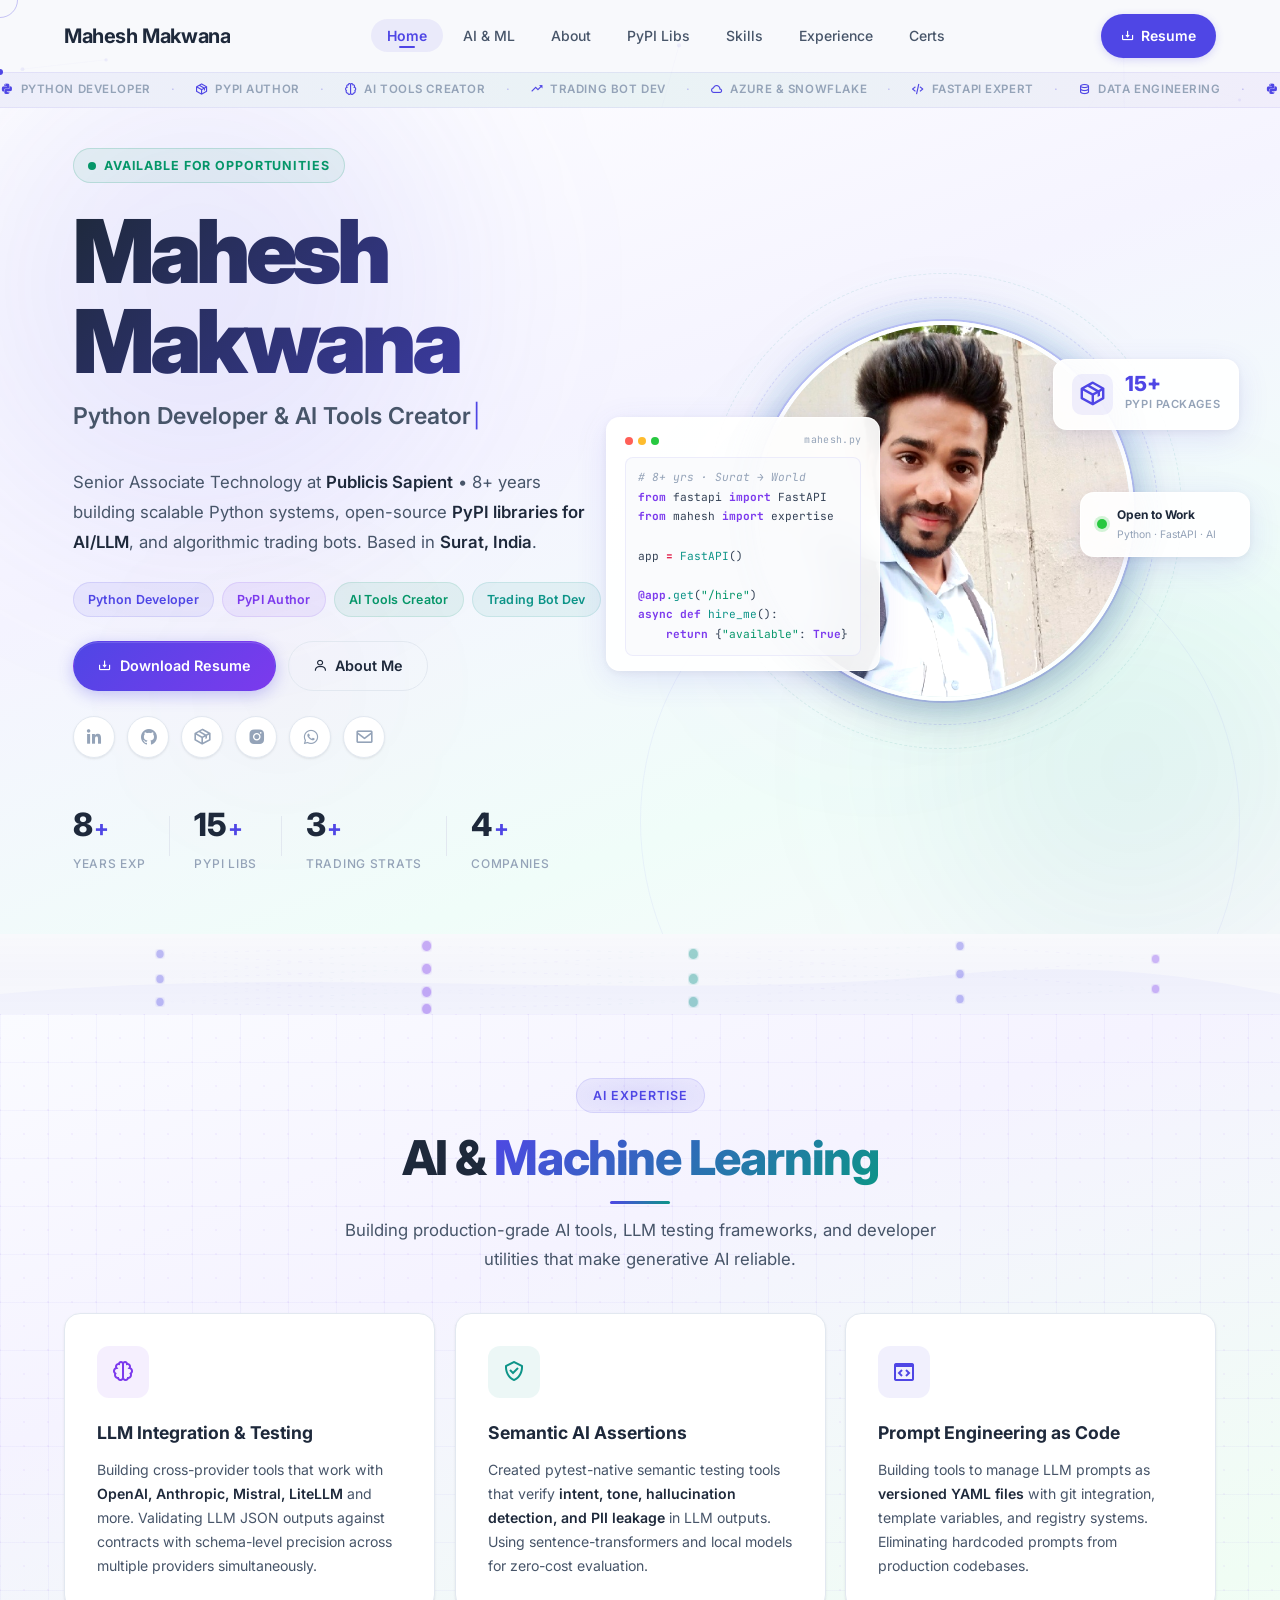
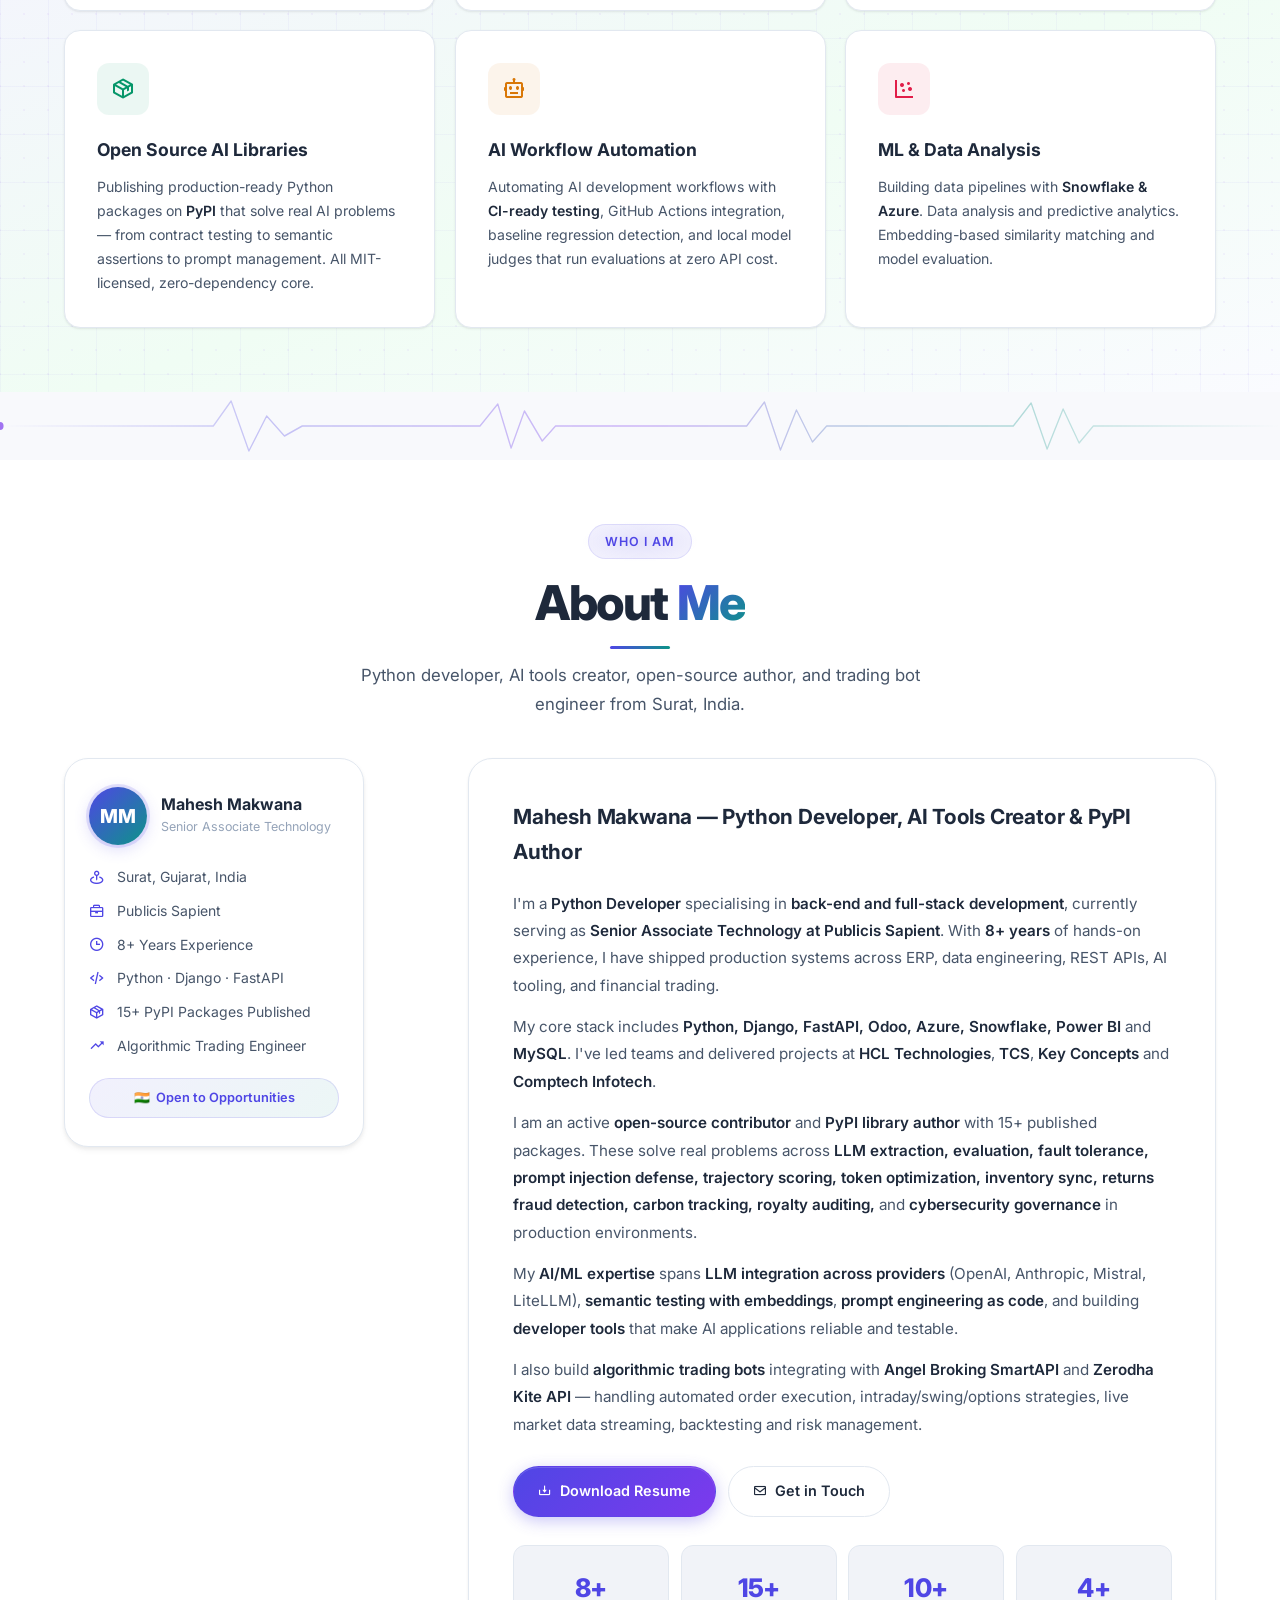
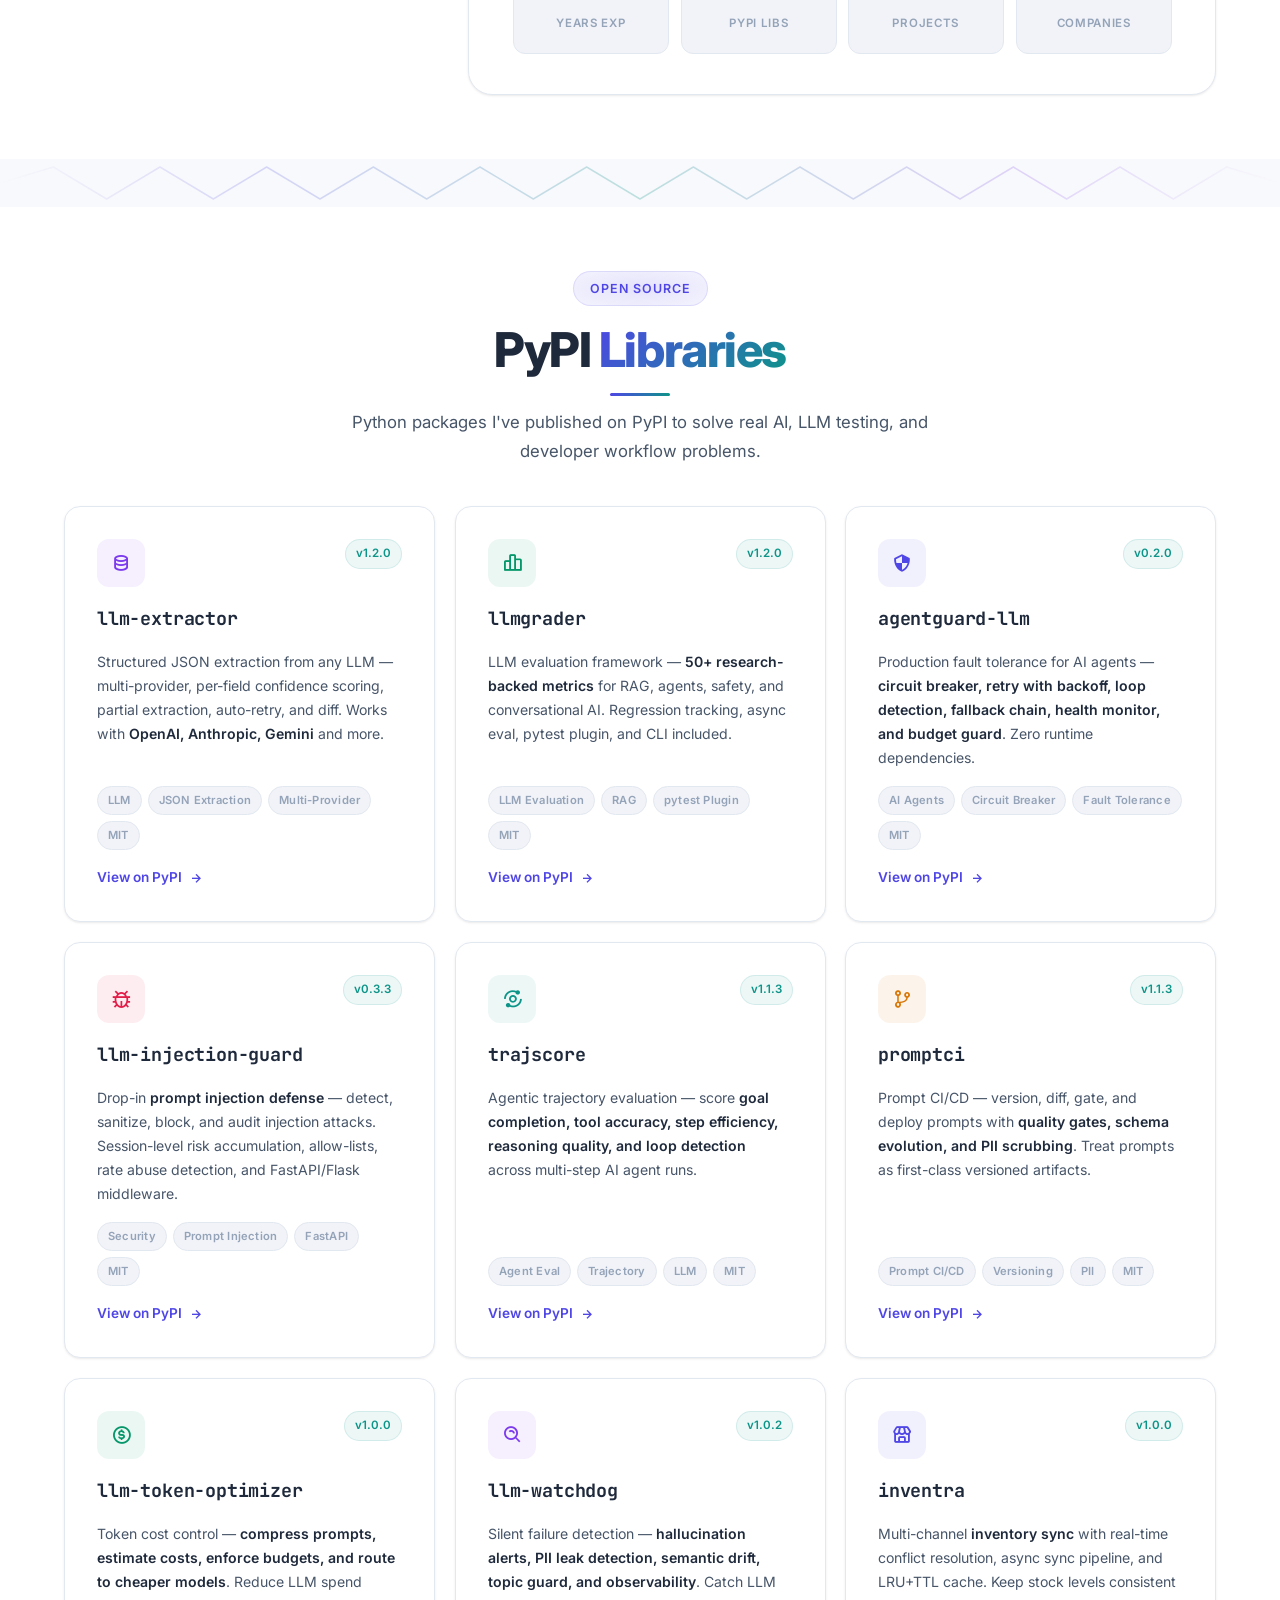
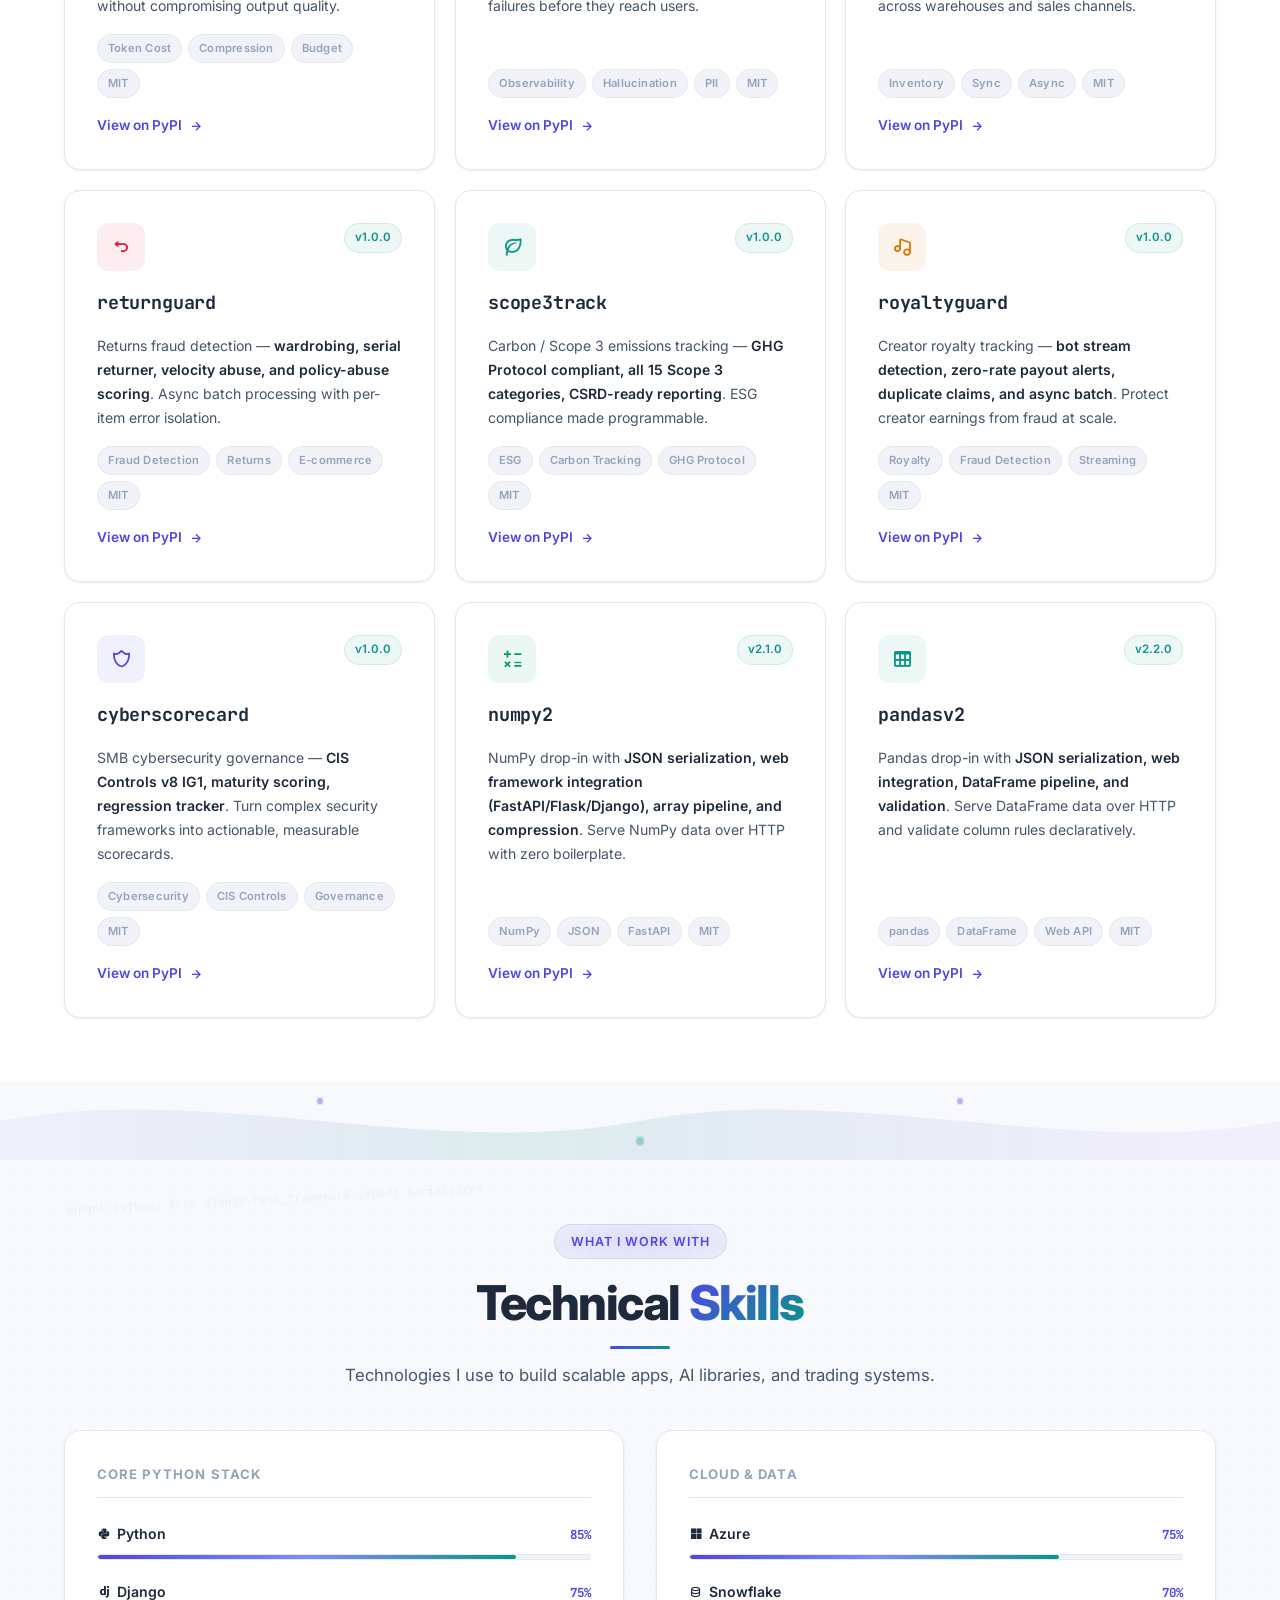
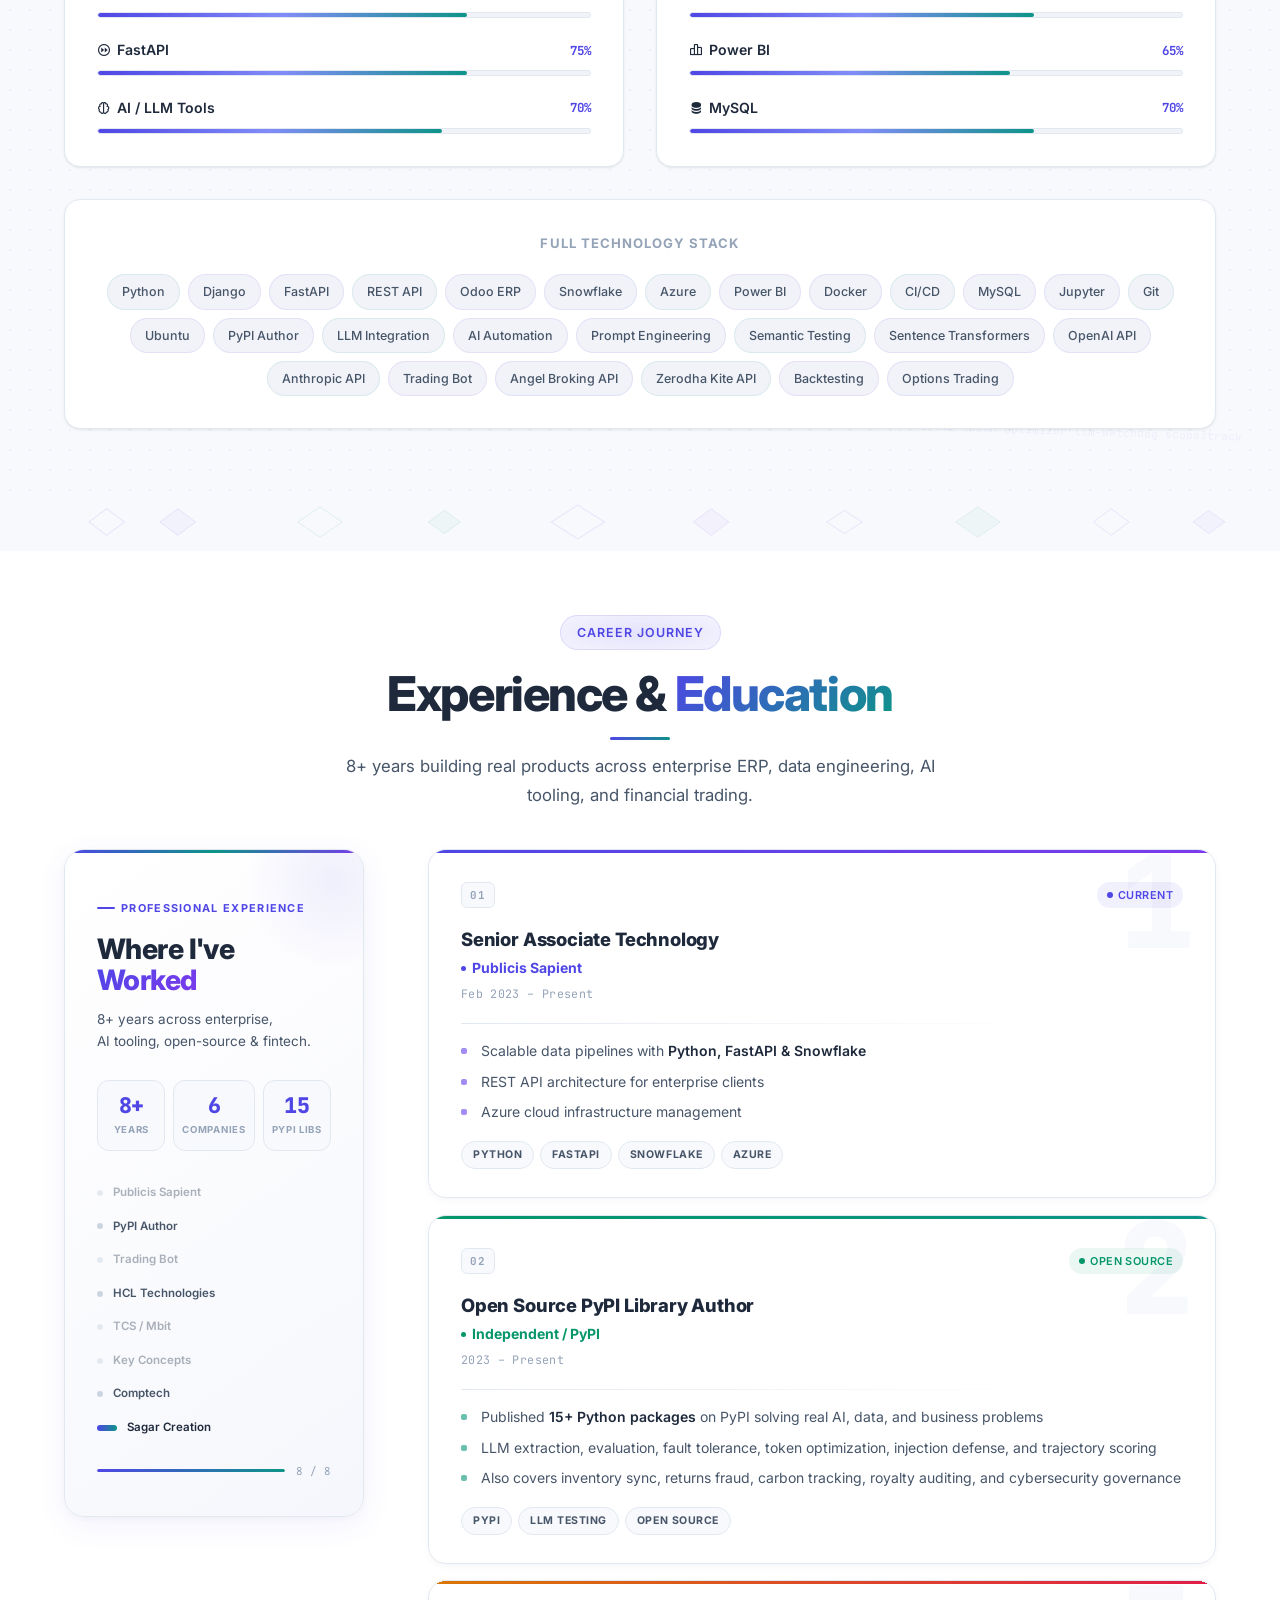
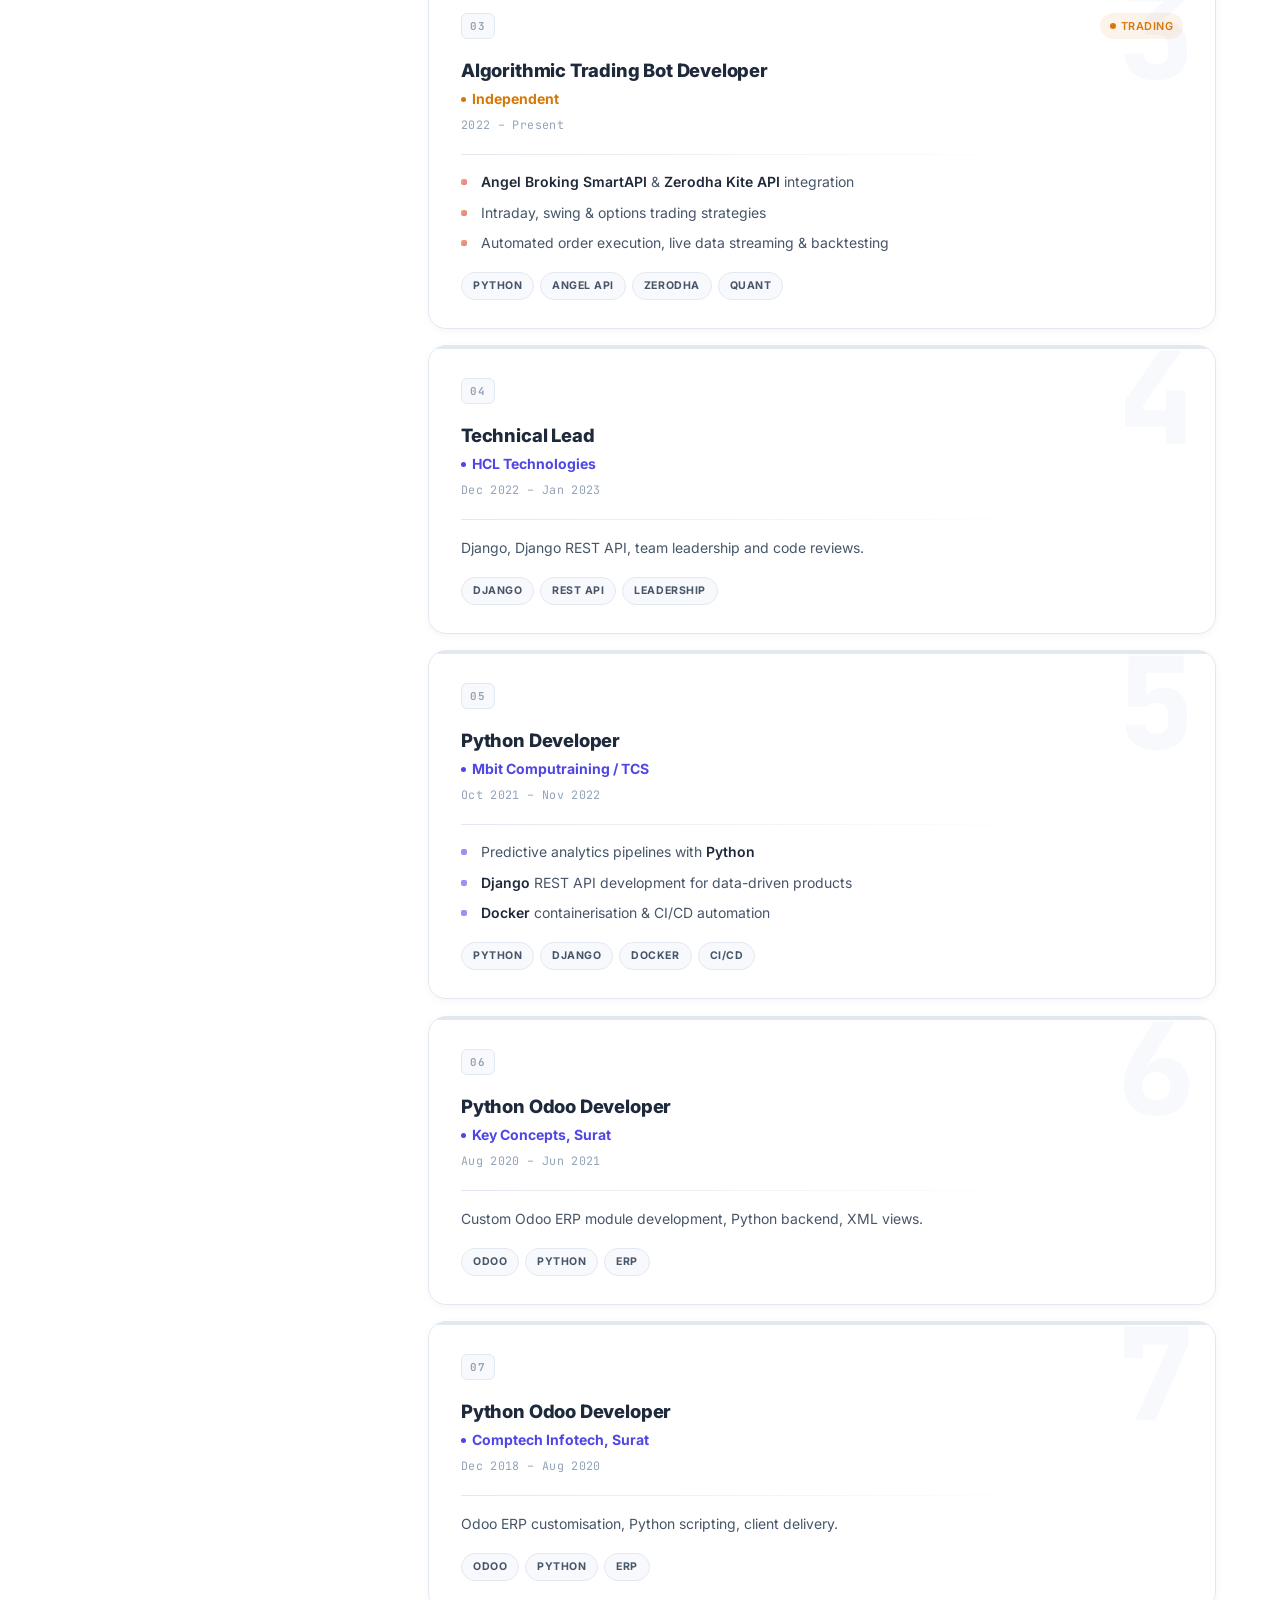
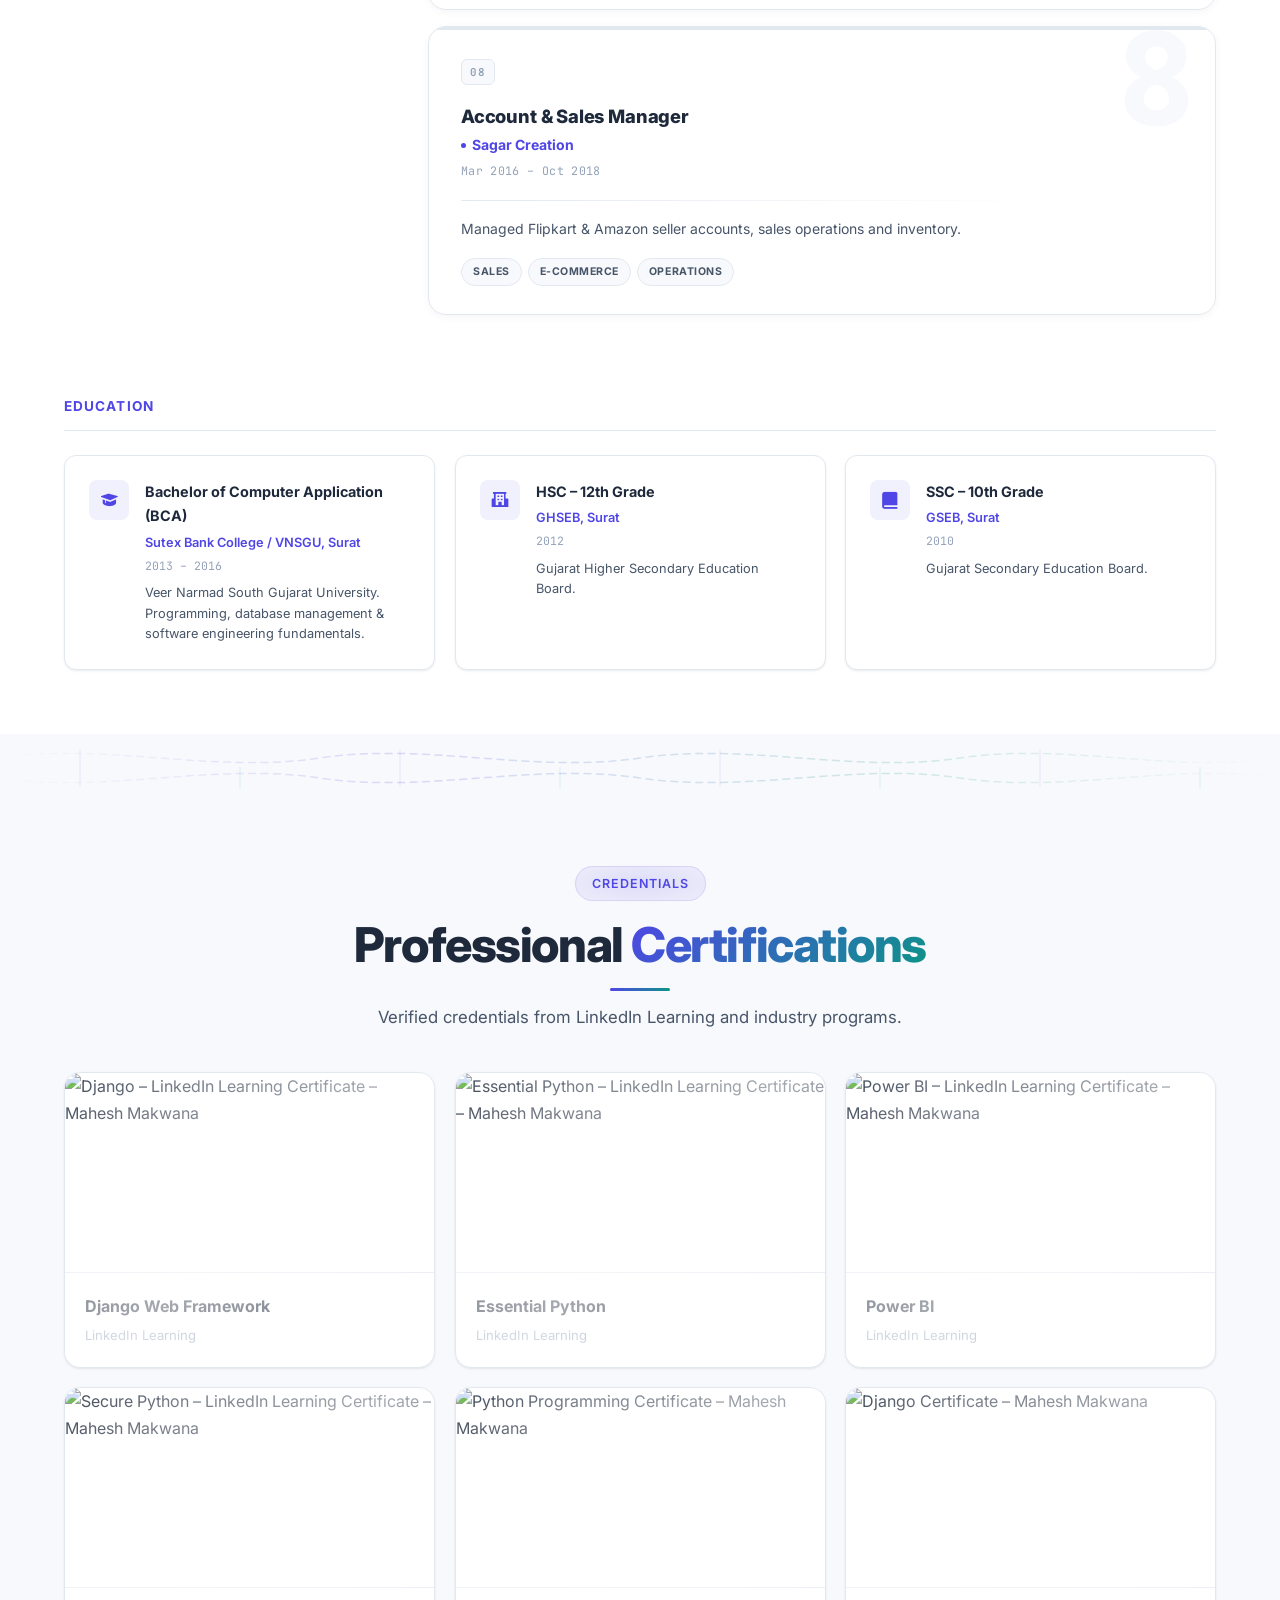
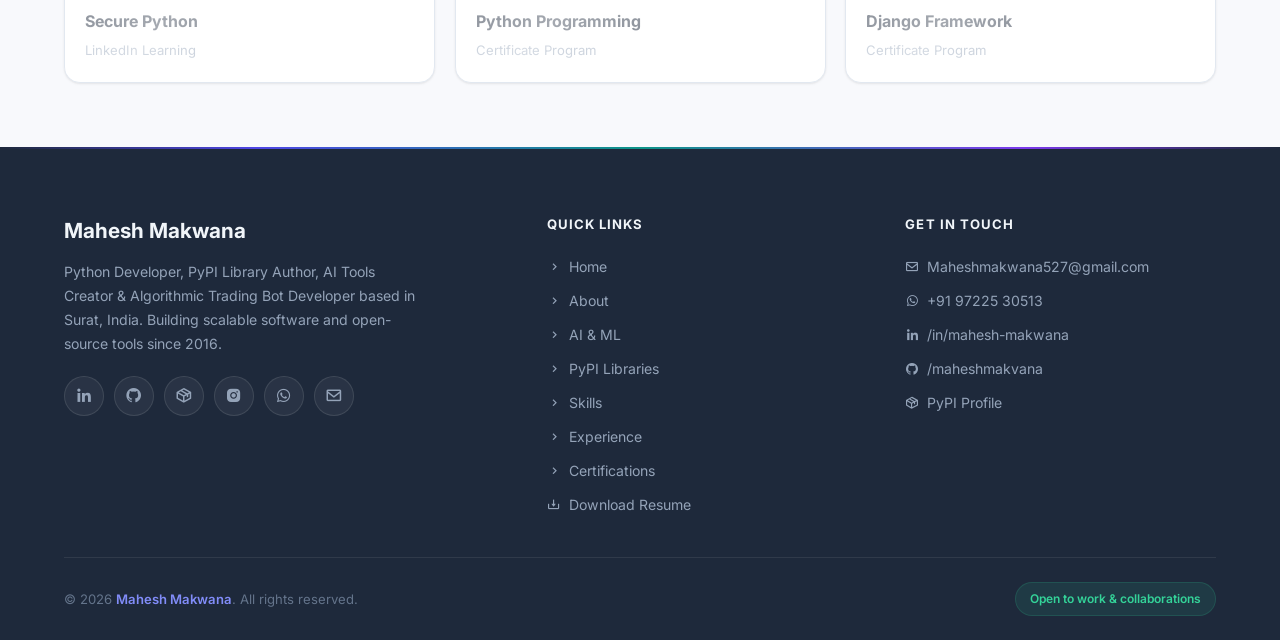
==== commit 7af4ea6e: "Update PyPI libraries: expand from 4 to 15 packages with full details" ====
--- a/index.html
+++ b/index.html
@@ -75,7 +75,7 @@
             "@context": "https://schema.org",
             "@type": "ProfilePage",
             "dateCreated": "2023-01-01",
-            "dateModified": "2026-04-07",
+            "dateModified": "2026-04-10",
             "mainEntity": {
                 "@type": "Person",
                 "name": "Mahesh Makwana",
@@ -230,7 +230,7 @@
             "@context": "https://schema.org",
             "@type": "ItemList",
             "name": "Mahesh Makwana – PyPI Open Source Libraries",
-            "description": "Python packages published on PyPI by Mahesh Makwana to solve current AI and automation problems",
+            "description": "15+ Python packages published on PyPI by Mahesh Makwana to solve real AI, data, and business problems",
             "author": {
                 "@type": "Person",
                 "name": "Mahesh Makwana",
@@ -242,13 +242,13 @@
                     "position": 1,
                     "item": {
                         "@type": "SoftwareApplication",
-                        "name": "providercontract",
+                        "name": "llm-extractor",
                         "applicationCategory": "DeveloperApplication",
                         "operatingSystem": "Cross-platform",
-                        "description": "Cross-provider schema contract testing tool for Large Language Models. Define one validation schema, apply it across OpenAI, Anthropic, Mistral, LiteLLM and more.",
-                        "softwareVersion": "0.1.0",
+                        "description": "Structured JSON extraction from any LLM — multi-provider, per-field confidence, partial extraction, auto-retry, and diff.",
+                        "softwareVersion": "1.2.0",
                         "author": { "@type": "Person", "name": "Mahesh Makwana" },
-                        "url": "https://pypi.org/project/providercontract/"
+                        "url": "https://pypi.org/project/llm-extractor/"
                     }
                 },
                 {
@@ -256,13 +256,13 @@
                     "position": 2,
                     "item": {
                         "@type": "SoftwareApplication",
-                        "name": "semanticheck",
+                        "name": "llmgrader",
                         "applicationCategory": "DeveloperApplication",
                         "operatingSystem": "Cross-platform",
-                        "description": "Pytest-native semantic assertions for LLM and generative AI applications. No servers, no SaaS required.",
-                        "softwareVersion": "0.1.0",
+                        "description": "LLM evaluation framework with 50+ research-backed metrics for RAG, agents, safety, and conversational AI.",
+                        "softwareVersion": "1.2.0",
                         "author": { "@type": "Person", "name": "Mahesh Makwana" },
-                        "url": "https://pypi.org/project/semanticheck/"
+                        "url": "https://pypi.org/project/llmgrader/"
                     }
                 },
                 {
@@ -270,13 +270,13 @@
                     "position": 3,
                     "item": {
                         "@type": "SoftwareApplication",
-                        "name": "promptfiles",
+                        "name": "agentguard-llm",
                         "applicationCategory": "DeveloperApplication",
                         "operatingSystem": "Cross-platform",
-                        "description": "Manage LLM prompts as versioned YAML files with git integration. No more hardcoded prompt strings.",
-                        "softwareVersion": "0.1.0",
+                        "description": "Production fault tolerance for AI agents — circuit breaker, retry with backoff, loop detection, fallback chain, health monitor, and budget guard.",
+                        "softwareVersion": "0.2.0",
                         "author": { "@type": "Person", "name": "Mahesh Makwana" },
-                        "url": "https://pypi.org/project/promptfiles/"
+                        "url": "https://pypi.org/project/agentguard-llm/"
                     }
                 },
                 {
@@ -284,13 +284,167 @@
                     "position": 4,
                     "item": {
                         "@type": "SoftwareApplication",
-                        "name": "genassert",
+                        "name": "llm-injection-guard",
                         "applicationCategory": "DeveloperApplication",
                         "operatingSystem": "Cross-platform",
-                        "description": "Pytest plugin for semantic testing of LLM applications. Checks meaning rather than exact string matches.",
-                        "softwareVersion": "0.2.2",
+                        "description": "Drop-in prompt injection defense — detect, sanitize, block, and audit injection attacks with session risk accumulation and rate abuse detection.",
+                        "softwareVersion": "0.3.3",
                         "author": { "@type": "Person", "name": "Mahesh Makwana" },
-                        "url": "https://pypi.org/project/genassert/"
+                        "url": "https://pypi.org/project/llm-injection-guard/"
+                    }
+                },
+                {
+                    "@type": "ListItem",
+                    "position": 5,
+                    "item": {
+                        "@type": "SoftwareApplication",
+                        "name": "trajscore",
+                        "applicationCategory": "DeveloperApplication",
+                        "operatingSystem": "Cross-platform",
+                        "description": "Agentic trajectory evaluation — score goal completion, tool accuracy, step efficiency, reasoning quality, and loop detection across AI agent runs.",
+                        "softwareVersion": "1.1.3",
+                        "author": { "@type": "Person", "name": "Mahesh Makwana" },
+                        "url": "https://pypi.org/project/trajscore/"
+                    }
+                },
+                {
+                    "@type": "ListItem",
+                    "position": 6,
+                    "item": {
+                        "@type": "SoftwareApplication",
+                        "name": "promptci",
+                        "applicationCategory": "DeveloperApplication",
+                        "operatingSystem": "Cross-platform",
+                        "description": "Prompt CI/CD — version, diff, gate, and deploy prompts with quality gates, schema evolution, and PII scrubbing.",
+                        "softwareVersion": "1.1.3",
+                        "author": { "@type": "Person", "name": "Mahesh Makwana" },
+                        "url": "https://pypi.org/project/promptci/"
+                    }
+                },
+                {
+                    "@type": "ListItem",
+                    "position": 7,
+                    "item": {
+                        "@type": "SoftwareApplication",
+                        "name": "llm-token-optimizer",
+                        "applicationCategory": "DeveloperApplication",
+                        "operatingSystem": "Cross-platform",
+                        "description": "Token cost control — compress prompts, estimate costs, enforce budgets, and route to cheaper models.",
+                        "softwareVersion": "1.0.0",
+                        "author": { "@type": "Person", "name": "Mahesh Makwana" },
+                        "url": "https://pypi.org/project/llm-token-optimizer/"
+                    }
+                },
+                {
+                    "@type": "ListItem",
+                    "position": 8,
+                    "item": {
+                        "@type": "SoftwareApplication",
+                        "name": "llm-watchdog",
+                        "applicationCategory": "DeveloperApplication",
+                        "operatingSystem": "Cross-platform",
+                        "description": "Silent failure detection for LLMs — hallucination alerts, PII leak detection, semantic drift, topic guard, and observability.",
+                        "softwareVersion": "1.0.2",
+                        "author": { "@type": "Person", "name": "Mahesh Makwana" },
+                        "url": "https://pypi.org/project/llm-watchdog/"
+                    }
+                },
+                {
+                    "@type": "ListItem",
+                    "position": 9,
+                    "item": {
+                        "@type": "SoftwareApplication",
+                        "name": "inventra",
+                        "applicationCategory": "DeveloperApplication",
+                        "operatingSystem": "Cross-platform",
+                        "description": "Multi-channel inventory sync with real-time conflict resolution, async sync pipeline, and LRU+TTL cache.",
+                        "softwareVersion": "1.0.0",
+                        "author": { "@type": "Person", "name": "Mahesh Makwana" },
+                        "url": "https://pypi.org/project/inventra/"
+                    }
+                },
+                {
+                    "@type": "ListItem",
+                    "position": 10,
+                    "item": {
+                        "@type": "SoftwareApplication",
+                        "name": "returnguard",
+                        "applicationCategory": "DeveloperApplication",
+                        "operatingSystem": "Cross-platform",
+                        "description": "Returns fraud detection — wardrobing, serial returner, velocity abuse, and policy-abuse scoring with async batch processing.",
+                        "softwareVersion": "1.0.0",
+                        "author": { "@type": "Person", "name": "Mahesh Makwana" },
+                        "url": "https://pypi.org/project/returnguard/"
+                    }
+                },
+                {
+                    "@type": "ListItem",
+                    "position": 11,
+                    "item": {
+                        "@type": "SoftwareApplication",
+                        "name": "scope3track",
+                        "applicationCategory": "DeveloperApplication",
+                        "operatingSystem": "Cross-platform",
+                        "description": "Carbon / Scope 3 emissions tracking — GHG Protocol compliant, all 15 Scope 3 categories, CSRD-ready reporting.",
+                        "softwareVersion": "1.0.0",
+                        "author": { "@type": "Person", "name": "Mahesh Makwana" },
+                        "url": "https://pypi.org/project/scope3track/"
+                    }
+                },
+                {
+                    "@type": "ListItem",
+                    "position": 12,
+                    "item": {
+                        "@type": "SoftwareApplication",
+                        "name": "royaltyguard",
+                        "applicationCategory": "DeveloperApplication",
+                        "operatingSystem": "Cross-platform",
+                        "description": "Creator royalty tracking — bot stream detection, zero-rate payout alerts, duplicate claims, and async batch processing.",
+                        "softwareVersion": "1.0.0",
+                        "author": { "@type": "Person", "name": "Mahesh Makwana" },
+                        "url": "https://pypi.org/project/royaltyguard/"
+                    }
+                },
+                {
+                    "@type": "ListItem",
+                    "position": 13,
+                    "item": {
+                        "@type": "SoftwareApplication",
+                        "name": "cyberscorecard",
+                        "applicationCategory": "DeveloperApplication",
+                        "operatingSystem": "Cross-platform",
+                        "description": "SMB cybersecurity governance — CIS Controls v8 IG1, maturity scoring, and regression tracker.",
+                        "softwareVersion": "1.0.0",
+                        "author": { "@type": "Person", "name": "Mahesh Makwana" },
+                        "url": "https://pypi.org/project/cyberscorecard/"
+                    }
+                },
+                {
+                    "@type": "ListItem",
+                    "position": 14,
+                    "item": {
+                        "@type": "SoftwareApplication",
+                        "name": "numpy2",
+                        "applicationCategory": "DeveloperApplication",
+                        "operatingSystem": "Cross-platform",
+                        "description": "NumPy drop-in with JSON serialization, FastAPI/Flask/Django integration, array pipeline, and compression.",
+                        "softwareVersion": "2.1.0",
+                        "author": { "@type": "Person", "name": "Mahesh Makwana" },
+                        "url": "https://pypi.org/project/numpy2/"
+                    }
+                },
+                {
+                    "@type": "ListItem",
+                    "position": 15,
+                    "item": {
+                        "@type": "SoftwareApplication",
+                        "name": "pandasv2",
+                        "applicationCategory": "DeveloperApplication",
+                        "operatingSystem": "Cross-platform",
+                        "description": "Pandas drop-in with JSON serialization, web integration, DataFrame pipeline, and declarative validation.",
+                        "softwareVersion": "2.2.0",
+                        "author": { "@type": "Person", "name": "Mahesh Makwana" },
+                        "url": "https://pypi.org/project/pandasv2/"
                     }
                 }
             ]
@@ -516,7 +670,7 @@
                             <div class="stat-divider"></div>
                             <div class="stat">
                                 <div style="display:flex;align-items:baseline;gap:0.1rem;">
-                                    <span class="stat__num" data-target="4">0</span>
+                                    <span class="stat__num" data-target="15">0</span>
                                     <span class="stat__plus">+</span>
                                 </div>
                                 <span class="stat__label">PyPI Libs</span>
@@ -576,7 +730,7 @@
                         <div class="hero-float-card hero-float-card--stat float-anim-2">
                             <i class='bx bx-package hfc-icon'></i>
                             <div>
-                                <div class="hfc-stat-num">4+</div>
+                                <div class="hfc-stat-num">15+</div>
                                 <div class="hfc-stat-label">PyPI Packages</div>
                             </div>
                         </div>
@@ -784,7 +938,7 @@
                                 <li><i class='bx bx-briefcase'></i> Publicis Sapient</li>
                                 <li><i class='bx bx-time'></i> 8+ Years Experience</li>
                                 <li><i class='bx bx-code-alt'></i> Python · Django · FastAPI</li>
-                                <li><i class='bx bx-package'></i> 4+ PyPI Packages Published</li>
+                                <li><i class='bx bx-package'></i> 15+ PyPI Packages Published</li>
                                 <li><i class='bx bx-trending-up'></i> Algorithmic Trading Engineer</li>
                             </ul>
                             <div class="aip-badge">
@@ -803,7 +957,7 @@
                                 My core stack includes <strong>Python, Django, FastAPI, Odoo, Azure, Snowflake, Power BI</strong> and <strong>MySQL</strong>. I've led teams and delivered projects at <strong>HCL Technologies</strong>, <strong>TCS</strong>, <strong>Key Concepts</strong> and <strong>Comptech Infotech</strong>.
                             </p>
                             <p class="about__text">
-                                I am an active <strong>open-source contributor</strong> and <strong>PyPI library author</strong>, publishing Python packages that solve real <strong>LLM contract testing, semantic AI assertions, prompt management</strong> and <strong>generative AI testing</strong> problems in production environments.
+                                I am an active <strong>open-source contributor</strong> and <strong>PyPI library author</strong> with 15+ published packages. These solve real problems across <strong>LLM extraction, evaluation, fault tolerance, prompt injection defense, trajectory scoring, token optimization, inventory sync, returns fraud detection, carbon tracking, royalty auditing,</strong> and <strong>cybersecurity governance</strong> in production environments.
                             </p>
                             <p class="about__text">
                                 My <strong>AI/ML expertise</strong> spans <strong>LLM integration across providers</strong> (OpenAI, Anthropic, Mistral, LiteLLM), <strong>semantic testing with embeddings</strong>, <strong>prompt engineering as code</strong>, and building <strong>developer tools</strong> that make AI applications reliable and testable.
@@ -828,7 +982,7 @@
                                     <div class="stat-card__label">Years Exp</div>
                                 </div>
                                 <div class="stat-card reveal delay-2">
-                                    <div class="stat-card__number">4+</div>
+                                    <div class="stat-card__number">15+</div>
                                     <div class="stat-card__label">PyPI Libs</div>
                                 </div>
                                 <div class="stat-card reveal delay-3">
@@ -873,98 +1027,347 @@
 
                     <div class="pypi__grid">
 
-                        <!-- providercontract -->
+                        <!-- llm-extractor -->
+                        <div class="pypi-card reveal delay-1">
+                            <div class="pypi-card__header">
+                                <div class="pypi-card__icon ai-card__icon--purple">
+                                    <i class='bx bx-data'></i>
+                                </div>
+                                <span class="pypi-card__version">v1.2.0</span>
+                            </div>
+                            <div class="pypi-card__name">llm-extractor</div>
+                            <div class="pypi-card__desc">
+                                Structured JSON extraction from any LLM — multi-provider, per-field confidence scoring, partial extraction, auto-retry, and diff. Works with <strong>OpenAI, Anthropic, Gemini</strong> and more.
+                            </div>
+                            <div class="pypi-card__tags">
+                                <span class="pypi-tag">LLM</span>
+                                <span class="pypi-tag">JSON Extraction</span>
+                                <span class="pypi-tag">Multi-Provider</span>
+                                <span class="pypi-tag">MIT</span>
+                            </div>
+                            <a href="https://pypi.org/project/llm-extractor/" class="pypi-card__link" target="_blank" rel="noopener noreferrer">
+                                View on PyPI <i class='bx bx-right-arrow-alt'></i>
+                            </a>
+                        </div>
+
+                        <!-- llmgrader -->
+                        <div class="pypi-card reveal delay-2">
+                            <div class="pypi-card__header">
+                                <div class="pypi-card__icon ai-card__icon--green">
+                                    <i class='bx bx-bar-chart-alt-2'></i>
+                                </div>
+                                <span class="pypi-card__version">v1.2.0</span>
+                            </div>
+                            <div class="pypi-card__name">llmgrader</div>
+                            <div class="pypi-card__desc">
+                                LLM evaluation framework — <strong>50+ research-backed metrics</strong> for RAG, agents, safety, and conversational AI. Regression tracking, async eval, pytest plugin, and CLI included.
+                            </div>
+                            <div class="pypi-card__tags">
+                                <span class="pypi-tag">LLM Evaluation</span>
+                                <span class="pypi-tag">RAG</span>
+                                <span class="pypi-tag">pytest Plugin</span>
+                                <span class="pypi-tag">MIT</span>
+                            </div>
+                            <a href="https://pypi.org/project/llmgrader/" class="pypi-card__link" target="_blank" rel="noopener noreferrer">
+                                View on PyPI <i class='bx bx-right-arrow-alt'></i>
+                            </a>
+                        </div>
+
+                        <!-- agentguard-llm -->
+                        <div class="pypi-card reveal delay-3">
+                            <div class="pypi-card__header">
+                                <div class="pypi-card__icon ai-card__icon--blue">
+                                    <i class='bx bx-shield-quarter'></i>
+                                </div>
+                                <span class="pypi-card__version">v0.2.0</span>
+                            </div>
+                            <div class="pypi-card__name">agentguard-llm</div>
+                            <div class="pypi-card__desc">
+                                Production fault tolerance for AI agents — <strong>circuit breaker, retry with backoff, loop detection, fallback chain, health monitor, and budget guard</strong>. Zero runtime dependencies.
+                            </div>
+                            <div class="pypi-card__tags">
+                                <span class="pypi-tag">AI Agents</span>
+                                <span class="pypi-tag">Circuit Breaker</span>
+                                <span class="pypi-tag">Fault Tolerance</span>
+                                <span class="pypi-tag">MIT</span>
+                            </div>
+                            <a href="https://pypi.org/project/agentguard-llm/" class="pypi-card__link" target="_blank" rel="noopener noreferrer">
+                                View on PyPI <i class='bx bx-right-arrow-alt'></i>
+                            </a>
+                        </div>
+
+                        <!-- llm-injection-guard -->
+                        <div class="pypi-card reveal delay-4">
+                            <div class="pypi-card__header">
+                                <div class="pypi-card__icon ai-card__icon--rose">
+                                    <i class='bx bx-bug'></i>
+                                </div>
+                                <span class="pypi-card__version">v0.3.3</span>
+                            </div>
+                            <div class="pypi-card__name">llm-injection-guard</div>
+                            <div class="pypi-card__desc">
+                                Drop-in <strong>prompt injection defense</strong> — detect, sanitize, block, and audit injection attacks. Session-level risk accumulation, allow-lists, rate abuse detection, and FastAPI/Flask middleware.
+                            </div>
+                            <div class="pypi-card__tags">
+                                <span class="pypi-tag">Security</span>
+                                <span class="pypi-tag">Prompt Injection</span>
+                                <span class="pypi-tag">FastAPI</span>
+                                <span class="pypi-tag">MIT</span>
+                            </div>
+                            <a href="https://pypi.org/project/llm-injection-guard/" class="pypi-card__link" target="_blank" rel="noopener noreferrer">
+                                View on PyPI <i class='bx bx-right-arrow-alt'></i>
+                            </a>
+                        </div>
+
+                        <!-- trajscore -->
+                        <div class="pypi-card reveal delay-1">
+                            <div class="pypi-card__header">
+                                <div class="pypi-card__icon ai-card__icon--teal">
+                                    <i class='bx bx-analyse'></i>
+                                </div>
+                                <span class="pypi-card__version">v1.1.3</span>
+                            </div>
+                            <div class="pypi-card__name">trajscore</div>
+                            <div class="pypi-card__desc">
+                                Agentic trajectory evaluation — score <strong>goal completion, tool accuracy, step efficiency, reasoning quality, and loop detection</strong> across multi-step AI agent runs.
+                            </div>
+                            <div class="pypi-card__tags">
+                                <span class="pypi-tag">Agent Eval</span>
+                                <span class="pypi-tag">Trajectory</span>
+                                <span class="pypi-tag">LLM</span>
+                                <span class="pypi-tag">MIT</span>
+                            </div>
+                            <a href="https://pypi.org/project/trajscore/" class="pypi-card__link" target="_blank" rel="noopener noreferrer">
+                                View on PyPI <i class='bx bx-right-arrow-alt'></i>
+                            </a>
+                        </div>
+
+                        <!-- promptci -->
+                        <div class="pypi-card reveal delay-2">
+                            <div class="pypi-card__header">
+                                <div class="pypi-card__icon ai-card__icon--amber">
+                                    <i class='bx bx-git-branch'></i>
+                                </div>
+                                <span class="pypi-card__version">v1.1.3</span>
+                            </div>
+                            <div class="pypi-card__name">promptci</div>
+                            <div class="pypi-card__desc">
+                                Prompt CI/CD — version, diff, gate, and deploy prompts with <strong>quality gates, schema evolution, and PII scrubbing</strong>. Treat prompts as first-class versioned artifacts.
+                            </div>
+                            <div class="pypi-card__tags">
+                                <span class="pypi-tag">Prompt CI/CD</span>
+                                <span class="pypi-tag">Versioning</span>
+                                <span class="pypi-tag">PII</span>
+                                <span class="pypi-tag">MIT</span>
+                            </div>
+                            <a href="https://pypi.org/project/promptci/" class="pypi-card__link" target="_blank" rel="noopener noreferrer">
+                                View on PyPI <i class='bx bx-right-arrow-alt'></i>
+                            </a>
+                        </div>
+
+                        <!-- llm-token-optimizer -->
+                        <div class="pypi-card reveal delay-3">
+                            <div class="pypi-card__header">
+                                <div class="pypi-card__icon ai-card__icon--green">
+                                    <i class='bx bx-dollar-circle'></i>
+                                </div>
+                                <span class="pypi-card__version">v1.0.0</span>
+                            </div>
+                            <div class="pypi-card__name">llm-token-optimizer</div>
+                            <div class="pypi-card__desc">
+                                Token cost control — <strong>compress prompts, estimate costs, enforce budgets, and route to cheaper models</strong>. Reduce LLM spend without compromising output quality.
+                            </div>
+                            <div class="pypi-card__tags">
+                                <span class="pypi-tag">Token Cost</span>
+                                <span class="pypi-tag">Compression</span>
+                                <span class="pypi-tag">Budget</span>
+                                <span class="pypi-tag">MIT</span>
+                            </div>
+                            <a href="https://pypi.org/project/llm-token-optimizer/" class="pypi-card__link" target="_blank" rel="noopener noreferrer">
+                                View on PyPI <i class='bx bx-right-arrow-alt'></i>
+                            </a>
+                        </div>
+
+                        <!-- llm-watchdog -->
+                        <div class="pypi-card reveal delay-4">
+                            <div class="pypi-card__header">
+                                <div class="pypi-card__icon ai-card__icon--purple">
+                                    <i class='bx bx-search-alt'></i>
+                                </div>
+                                <span class="pypi-card__version">v1.0.2</span>
+                            </div>
+                            <div class="pypi-card__name">llm-watchdog</div>
+                            <div class="pypi-card__desc">
+                                Silent failure detection — <strong>hallucination alerts, PII leak detection, semantic drift, topic guard, and observability</strong>. Catch LLM failures before they reach users.
+                            </div>
+                            <div class="pypi-card__tags">
+                                <span class="pypi-tag">Observability</span>
+                                <span class="pypi-tag">Hallucination</span>
+                                <span class="pypi-tag">PII</span>
+                                <span class="pypi-tag">MIT</span>
+                            </div>
+                            <a href="https://pypi.org/project/llm-watchdog/" class="pypi-card__link" target="_blank" rel="noopener noreferrer">
+                                View on PyPI <i class='bx bx-right-arrow-alt'></i>
+                            </a>
+                        </div>
+
+                        <!-- inventra -->
                         <div class="pypi-card reveal delay-1">
                             <div class="pypi-card__header">
                                 <div class="pypi-card__icon ai-card__icon--blue">
-                                    <i class='bx bx-shield-quarter'></i>
-                                </div>
-                                <span class="pypi-card__version">v0.1.0</span>
-                            </div>
-                            <div class="pypi-card__name">providercontract</div>
+                                    <i class='bx bx-store'></i>
+                                </div>
+                                <span class="pypi-card__version">v1.0.0</span>
+                            </div>
+                            <div class="pypi-card__name">inventra</div>
                             <div class="pypi-card__desc">
-                                Cross-provider schema contract testing for LLMs. Define one validation schema and apply it across <strong>OpenAI, Anthropic, Mistral, LiteLLM</strong> and more. Field validators, nested contracts, strict mode, and pytest integration.
+                                Multi-channel <strong>inventory sync</strong> with real-time conflict resolution, async sync pipeline, and LRU+TTL cache. Keep stock levels consistent across warehouses and sales channels.
                             </div>
                             <div class="pypi-card__tags">
-                                <span class="pypi-tag">LLM</span>
-                                <span class="pypi-tag">Contract Testing</span>
-                                <span class="pypi-tag">Multi-Provider</span>
-                                <span class="pypi-tag">pytest</span>
+                                <span class="pypi-tag">Inventory</span>
+                                <span class="pypi-tag">Sync</span>
+                                <span class="pypi-tag">Async</span>
                                 <span class="pypi-tag">MIT</span>
                             </div>
-                            <a href="https://pypi.org/project/providercontract/" class="pypi-card__link" target="_blank" rel="noopener noreferrer">
+                            <a href="https://pypi.org/project/inventra/" class="pypi-card__link" target="_blank" rel="noopener noreferrer">
                                 View on PyPI <i class='bx bx-right-arrow-alt'></i>
                             </a>
                         </div>
 
-                        <!-- genassert -->
+                        <!-- returnguard -->
+                        <div class="pypi-card reveal delay-2">
+                            <div class="pypi-card__header">
+                                <div class="pypi-card__icon ai-card__icon--rose">
+                                    <i class='bx bx-undo'></i>
+                                </div>
+                                <span class="pypi-card__version">v1.0.0</span>
+                            </div>
+                            <div class="pypi-card__name">returnguard</div>
+                            <div class="pypi-card__desc">
+                                Returns fraud detection — <strong>wardrobing, serial returner, velocity abuse, and policy-abuse scoring</strong>. Async batch processing with per-item error isolation.
+                            </div>
+                            <div class="pypi-card__tags">
+                                <span class="pypi-tag">Fraud Detection</span>
+                                <span class="pypi-tag">Returns</span>
+                                <span class="pypi-tag">E-commerce</span>
+                                <span class="pypi-tag">MIT</span>
+                            </div>
+                            <a href="https://pypi.org/project/returnguard/" class="pypi-card__link" target="_blank" rel="noopener noreferrer">
+                                View on PyPI <i class='bx bx-right-arrow-alt'></i>
+                            </a>
+                        </div>
+
+                        <!-- scope3track -->
+                        <div class="pypi-card reveal delay-3">
+                            <div class="pypi-card__header">
+                                <div class="pypi-card__icon ai-card__icon--teal">
+                                    <i class='bx bx-leaf'></i>
+                                </div>
+                                <span class="pypi-card__version">v1.0.0</span>
+                            </div>
+                            <div class="pypi-card__name">scope3track</div>
+                            <div class="pypi-card__desc">
+                                Carbon / Scope 3 emissions tracking — <strong>GHG Protocol compliant, all 15 Scope 3 categories, CSRD-ready reporting</strong>. ESG compliance made programmable.
+                            </div>
+                            <div class="pypi-card__tags">
+                                <span class="pypi-tag">ESG</span>
+                                <span class="pypi-tag">Carbon Tracking</span>
+                                <span class="pypi-tag">GHG Protocol</span>
+                                <span class="pypi-tag">MIT</span>
+                            </div>
+                            <a href="https://pypi.org/project/scope3track/" class="pypi-card__link" target="_blank" rel="noopener noreferrer">
+                                View on PyPI <i class='bx bx-right-arrow-alt'></i>
+                            </a>
+                        </div>
+
+                        <!-- royaltyguard -->
+                        <div class="pypi-card reveal delay-4">
+                            <div class="pypi-card__header">
+                                <div class="pypi-card__icon ai-card__icon--amber">
+                                    <i class='bx bx-music'></i>
+                                </div>
+                                <span class="pypi-card__version">v1.0.0</span>
+                            </div>
+                            <div class="pypi-card__name">royaltyguard</div>
+                            <div class="pypi-card__desc">
+                                Creator royalty tracking — <strong>bot stream detection, zero-rate payout alerts, duplicate claims, and async batch</strong>. Protect creator earnings from fraud at scale.
+                            </div>
+                            <div class="pypi-card__tags">
+                                <span class="pypi-tag">Royalty</span>
+                                <span class="pypi-tag">Fraud Detection</span>
+                                <span class="pypi-tag">Streaming</span>
+                                <span class="pypi-tag">MIT</span>
+                            </div>
+                            <a href="https://pypi.org/project/royaltyguard/" class="pypi-card__link" target="_blank" rel="noopener noreferrer">
+                                View on PyPI <i class='bx bx-right-arrow-alt'></i>
+                            </a>
+                        </div>
+
+                        <!-- cyberscorecard -->
+                        <div class="pypi-card reveal delay-1">
+                            <div class="pypi-card__header">
+                                <div class="pypi-card__icon ai-card__icon--blue">
+                                    <i class='bx bx-shield-alt-2'></i>
+                                </div>
+                                <span class="pypi-card__version">v1.0.0</span>
+                            </div>
+                            <div class="pypi-card__name">cyberscorecard</div>
+                            <div class="pypi-card__desc">
+                                SMB cybersecurity governance — <strong>CIS Controls v8 IG1, maturity scoring, regression tracker</strong>. Turn complex security frameworks into actionable, measurable scorecards.
+                            </div>
+                            <div class="pypi-card__tags">
+                                <span class="pypi-tag">Cybersecurity</span>
+                                <span class="pypi-tag">CIS Controls</span>
+                                <span class="pypi-tag">Governance</span>
+                                <span class="pypi-tag">MIT</span>
+                            </div>
+                            <a href="https://pypi.org/project/cyberscorecard/" class="pypi-card__link" target="_blank" rel="noopener noreferrer">
+                                View on PyPI <i class='bx bx-right-arrow-alt'></i>
+                            </a>
+                        </div>
+
+                        <!-- numpy2 -->
                         <div class="pypi-card reveal delay-2">
                             <div class="pypi-card__header">
                                 <div class="pypi-card__icon ai-card__icon--green">
-                                    <i class='bx bx-check-double'></i>
-                                </div>
-                                <span class="pypi-card__version">v0.2.2</span>
-                            </div>
-                            <div class="pypi-card__name">genassert</div>
+                                    <i class='bx bx-math'></i>
+                                </div>
+                                <span class="pypi-card__version">v2.1.0</span>
+                            </div>
+                            <div class="pypi-card__name">numpy2</div>
                             <div class="pypi-card__desc">
-                                Pytest plugin for semantic testing of LLM apps. Checks <strong>meaning over exact matches</strong> — intent verification, tone checking, hallucination detection, token budget validation, and baseline regression. CI-ready with GitHub Actions.
+                                NumPy drop-in with <strong>JSON serialization, web framework integration (FastAPI/Flask/Django), array pipeline, and compression</strong>. Serve NumPy data over HTTP with zero boilerplate.
                             </div>
                             <div class="pypi-card__tags">
-                                <span class="pypi-tag">Semantic Testing</span>
-                                <span class="pypi-tag">pytest Plugin</span>
-                                <span class="pypi-tag">LLM</span>
-                                <span class="pypi-tag">CI/CD</span>
+                                <span class="pypi-tag">NumPy</span>
+                                <span class="pypi-tag">JSON</span>
+                                <span class="pypi-tag">FastAPI</span>
                                 <span class="pypi-tag">MIT</span>
                             </div>
-                            <a href="https://pypi.org/project/genassert/" class="pypi-card__link" target="_blank" rel="noopener noreferrer">
+                            <a href="https://pypi.org/project/numpy2/" class="pypi-card__link" target="_blank" rel="noopener noreferrer">
                                 View on PyPI <i class='bx bx-right-arrow-alt'></i>
                             </a>
                         </div>
 
-                        <!-- semanticheck -->
+                        <!-- pandasv2 -->
                         <div class="pypi-card reveal delay-3">
                             <div class="pypi-card__header">
                                 <div class="pypi-card__icon ai-card__icon--teal">
-                                    <i class='bx bx-analyse'></i>
-                                </div>
-                                <span class="pypi-card__version">v0.1.0</span>
-                            </div>
-                            <div class="pypi-card__name">semanticheck</div>
+                                    <i class='bx bx-table'></i>
+                                </div>
+                                <span class="pypi-card__version">v2.2.0</span>
+                            </div>
+                            <div class="pypi-card__name">pandasv2</div>
                             <div class="pypi-card__desc">
-                                Pytest-native semantic assertions for generative AI. <strong>No servers, no SaaS</strong> — assert intent, tone, hallucination, and PII locally. Uses sentence-transformers or OpenAI embeddings with LocalJudge for zero-cost evaluations.
+                                Pandas drop-in with <strong>JSON serialization, web integration, DataFrame pipeline, and validation</strong>. Serve DataFrame data over HTTP and validate column rules declaratively.
                             </div>
                             <div class="pypi-card__tags">
-                                <span class="pypi-tag">Semantic Assertions</span>
-                                <span class="pypi-tag">Embeddings</span>
-                                <span class="pypi-tag">LocalJudge</span>
-                                <span class="pypi-tag">pytest</span>
+                                <span class="pypi-tag">pandas</span>
+                                <span class="pypi-tag">DataFrame</span>
+                                <span class="pypi-tag">Web API</span>
                                 <span class="pypi-tag">MIT</span>
                             </div>
-                            <a href="https://pypi.org/project/semanticheck/" class="pypi-card__link" target="_blank" rel="noopener noreferrer">
-                                View on PyPI <i class='bx bx-right-arrow-alt'></i>
-                            </a>
-                        </div>
-
-                        <!-- promptfiles -->
-                        <div class="pypi-card reveal delay-4">
-                            <div class="pypi-card__header">
-                                <div class="pypi-card__icon ai-card__icon--purple">
-                                    <i class='bx bx-file'></i>
-                                </div>
-                                <span class="pypi-card__version">v0.1.0</span>
-                            </div>
-                            <div class="pypi-card__name">promptfiles</div>
-                            <div class="pypi-card__desc">
-                                Manage LLM prompts as <strong>versioned YAML files</strong> with full git integration. Template variables, CLI tools for validation and diffing, registry system, and framework-agnostic output compatible with any LLM SDK. No hardcoded strings.
-                            </div>
-                            <div class="pypi-card__tags">
-                                <span class="pypi-tag">Prompt Management</span>
-                                <span class="pypi-tag">YAML</span>
-                                <span class="pypi-tag">Git-Native</span>
-                                <span class="pypi-tag">CLI</span>
-                                <span class="pypi-tag">MIT</span>
-                            </div>
-                            <a href="https://pypi.org/project/promptfiles/" class="pypi-card__link" target="_blank" rel="noopener noreferrer">
+                            <a href="https://pypi.org/project/pandasv2/" class="pypi-card__link" target="_blank" rel="noopener noreferrer">
                                 View on PyPI <i class='bx bx-right-arrow-alt'></i>
                             </a>
                         </div>
@@ -998,7 +1401,7 @@
             <section id="skills" class="section section-skills" aria-label="Technical Skills">
                 <!-- code decorations -->
                 <div class="skills-code-deco skills-code-deco--1" aria-hidden="true">import python; from django.rest_framework import serializers</div>
-                <div class="skills-code-deco skills-code-deco--2" aria-hidden="true">pip install providercontract genassert semanticheck promptfiles</div>
+                <div class="skills-code-deco skills-code-deco--2" aria-hidden="true">pip install llm-extractor llmgrader agentguard-llm trajscore promptci llm-token-optimizer llm-watchdog scope3track</div>
                 <div class="skills-code-deco skills-code-deco--3" aria-hidden="true">def trade(symbol, qty): broker.place_order(symbol, qty)</div>
 
                 <div class="container">
@@ -1189,7 +1592,7 @@
                                         <span class="exp-stat-label">Companies</span>
                                     </div>
                                     <div class="exp-stat">
-                                        <span class="exp-stat-num">4</span>
+                                        <span class="exp-stat-num">15</span>
                                         <span class="exp-stat-label">PyPI Libs</span>
                                     </div>
                                 </div>
@@ -1250,9 +1653,9 @@
                                 <div class="exp-card-period">2023 – Present</div>
                                 <div class="exp-card-divider"></div>
                                 <ul class="exp-card-list">
-                                    <li>Published Python packages on <strong>PyPI</strong> solving real AI problems</li>
-                                    <li>Created <strong>providercontract</strong>, <strong>genassert</strong>, <strong>semanticheck</strong>, <strong>promptfiles</strong></li>
-                                    <li>LLM contract testing, semantic assertions &amp; prompt management</li>
+                                    <li>Published <strong>15+ Python packages</strong> on PyPI solving real AI, data, and business problems</li>
+                                    <li>LLM extraction, evaluation, fault tolerance, token optimization, injection defense, and trajectory scoring</li>
+                                    <li>Also covers inventory sync, returns fraud, carbon tracking, royalty auditing, and cybersecurity governance</li>
                                 </ul>
                                 <div class="exp-card-tags">
                                     <span>PyPI</span><span>LLM Testing</span><span>Open Source</span>
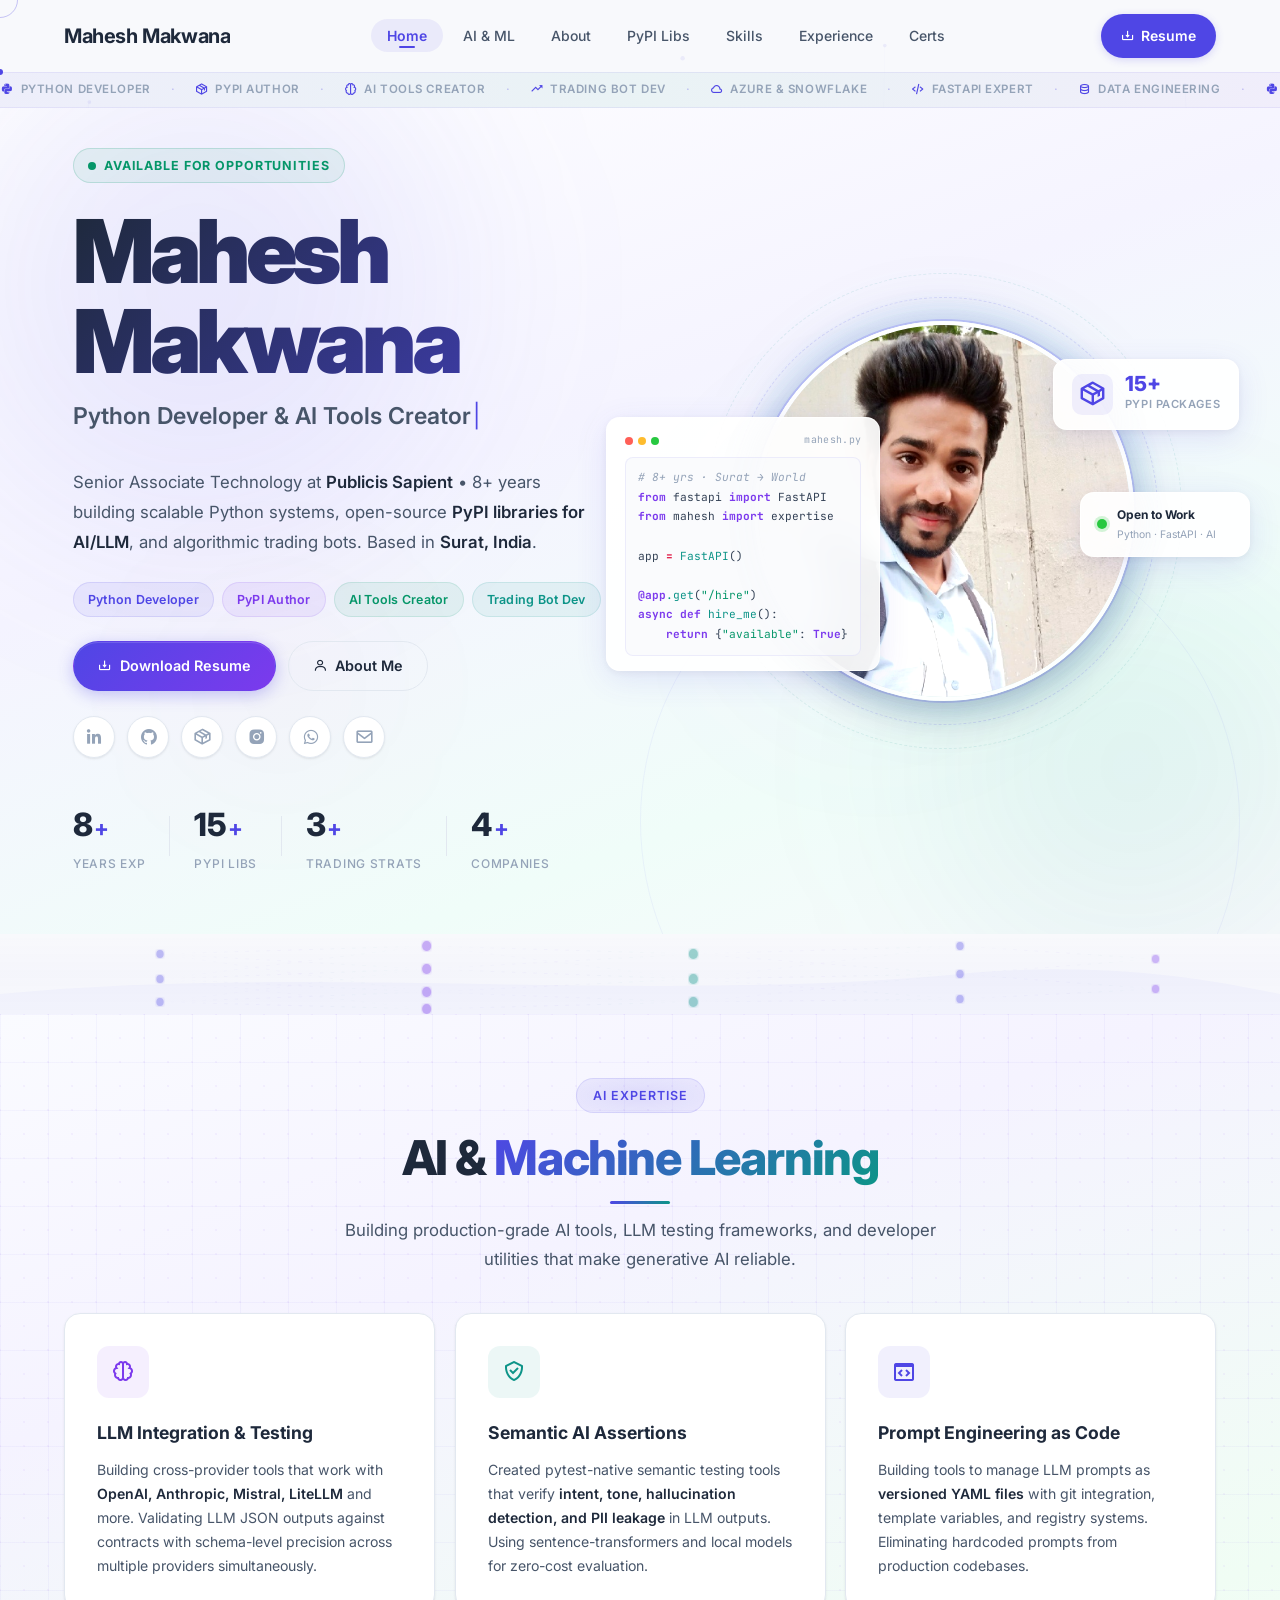
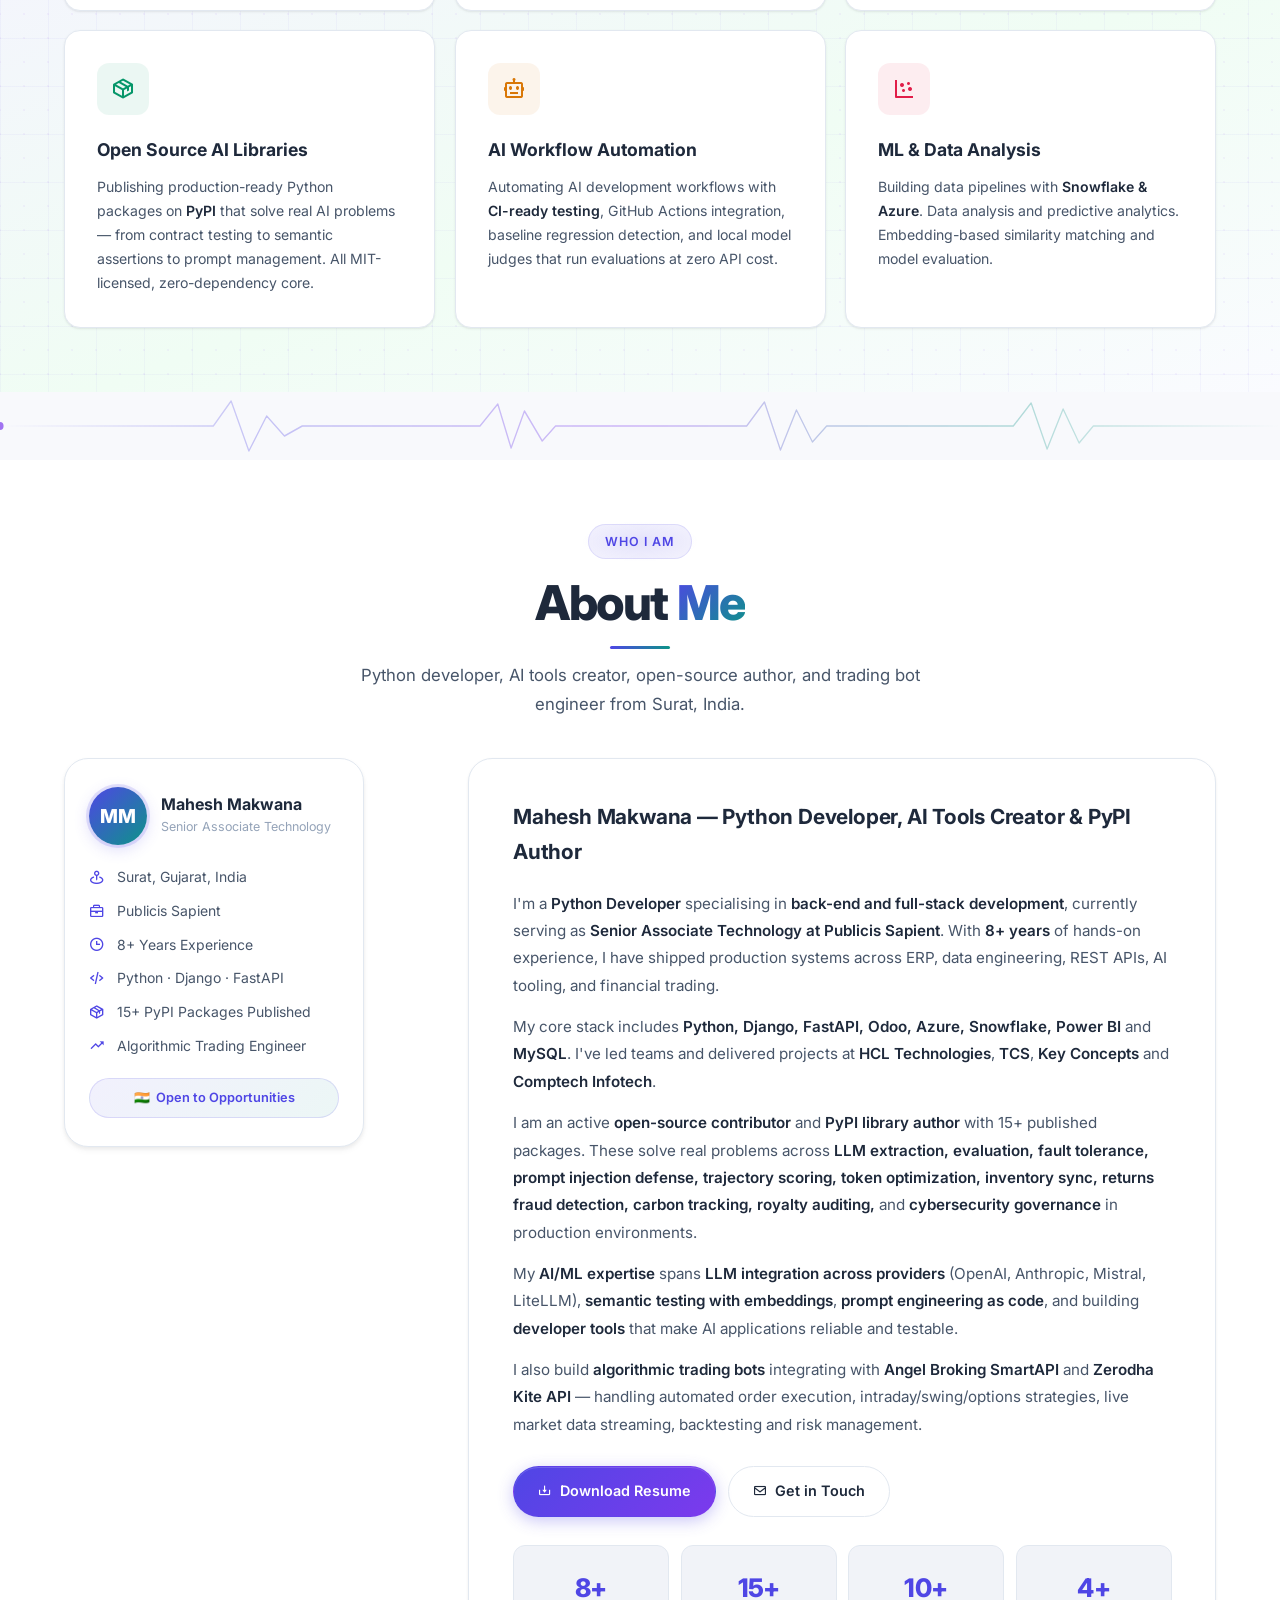
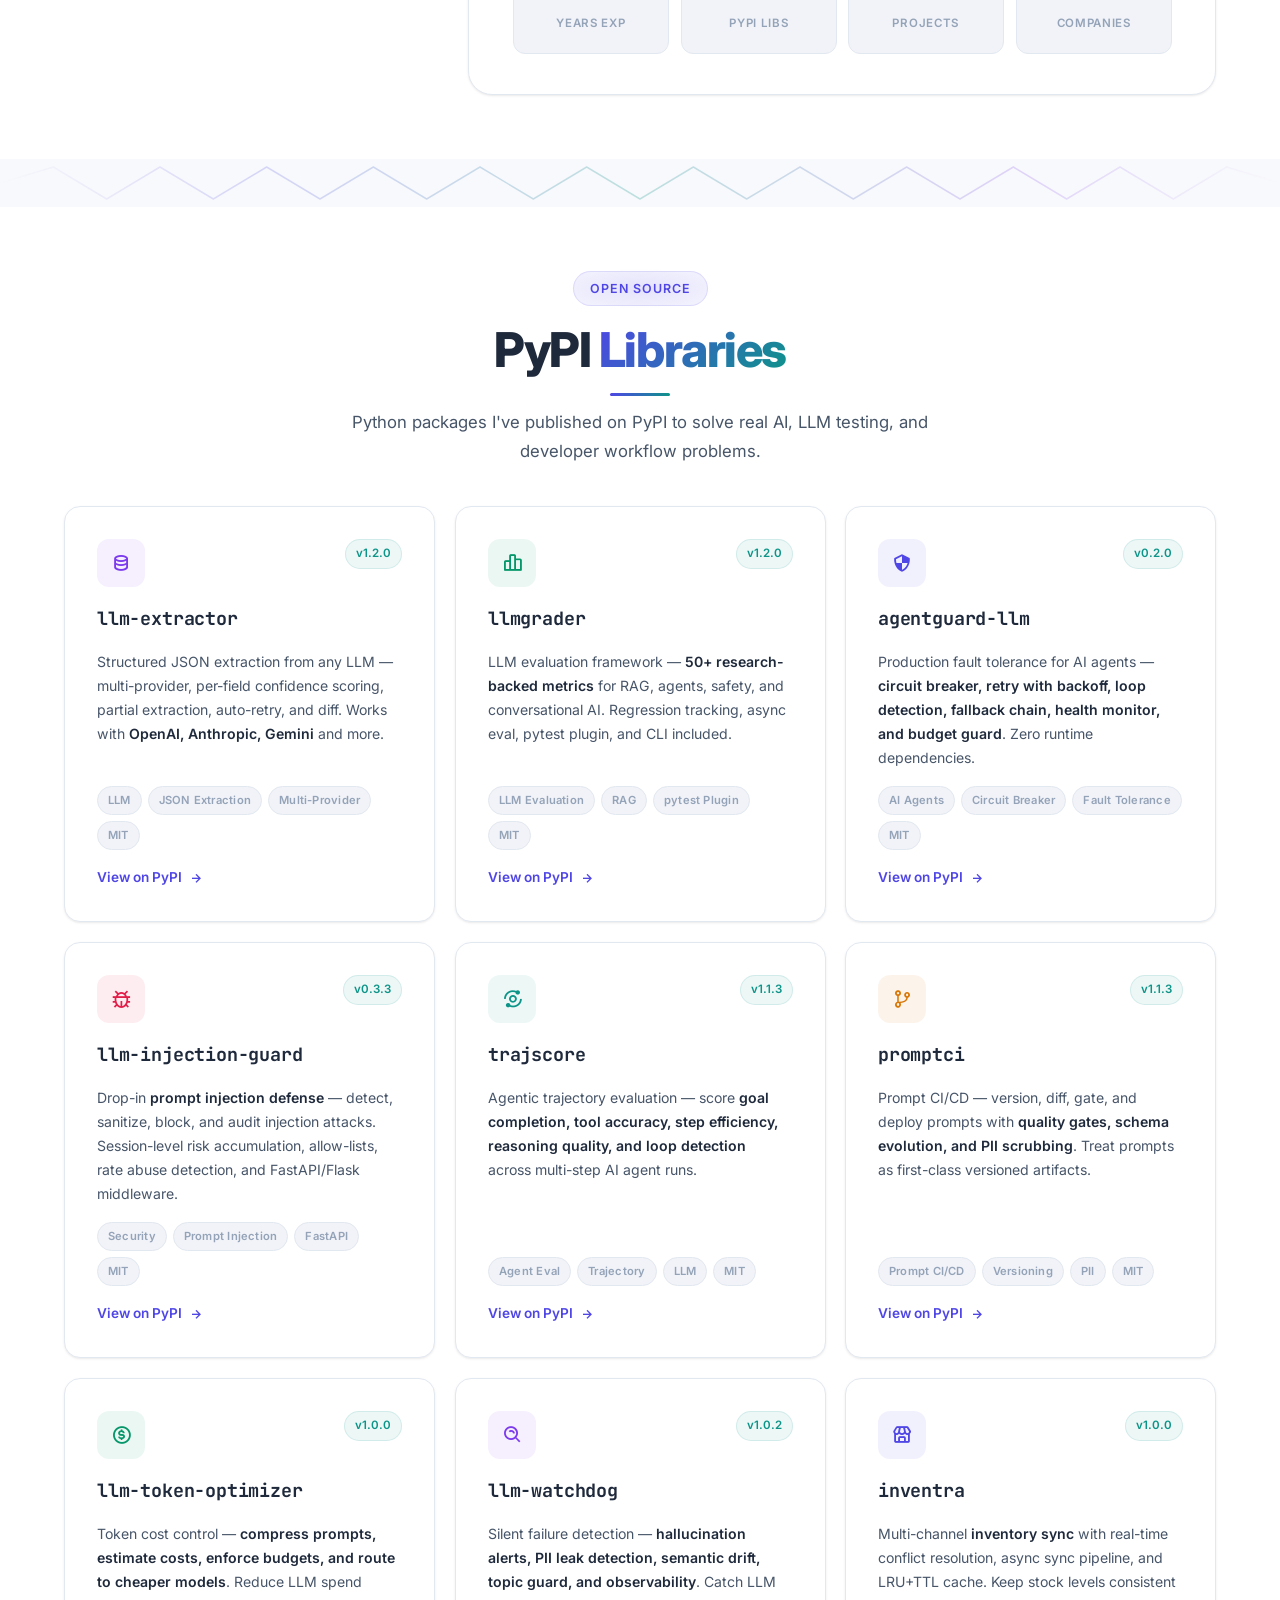
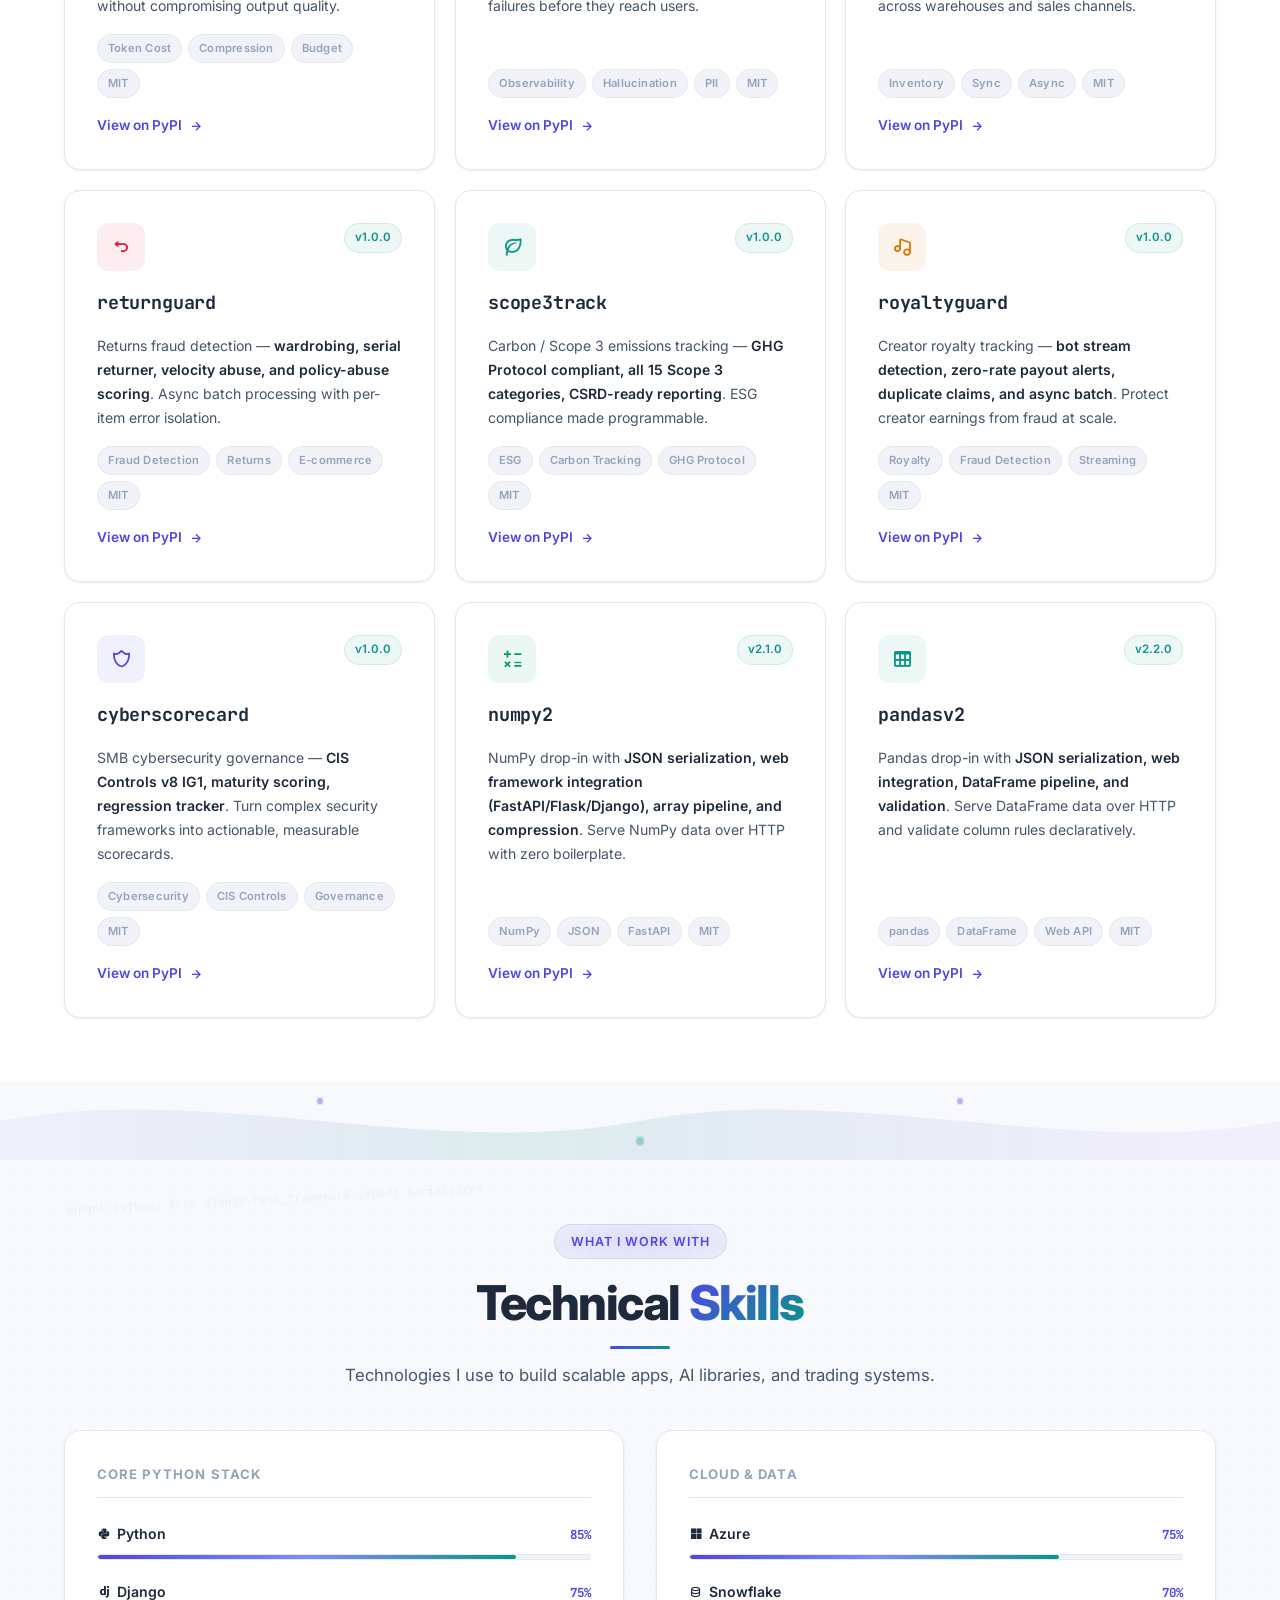
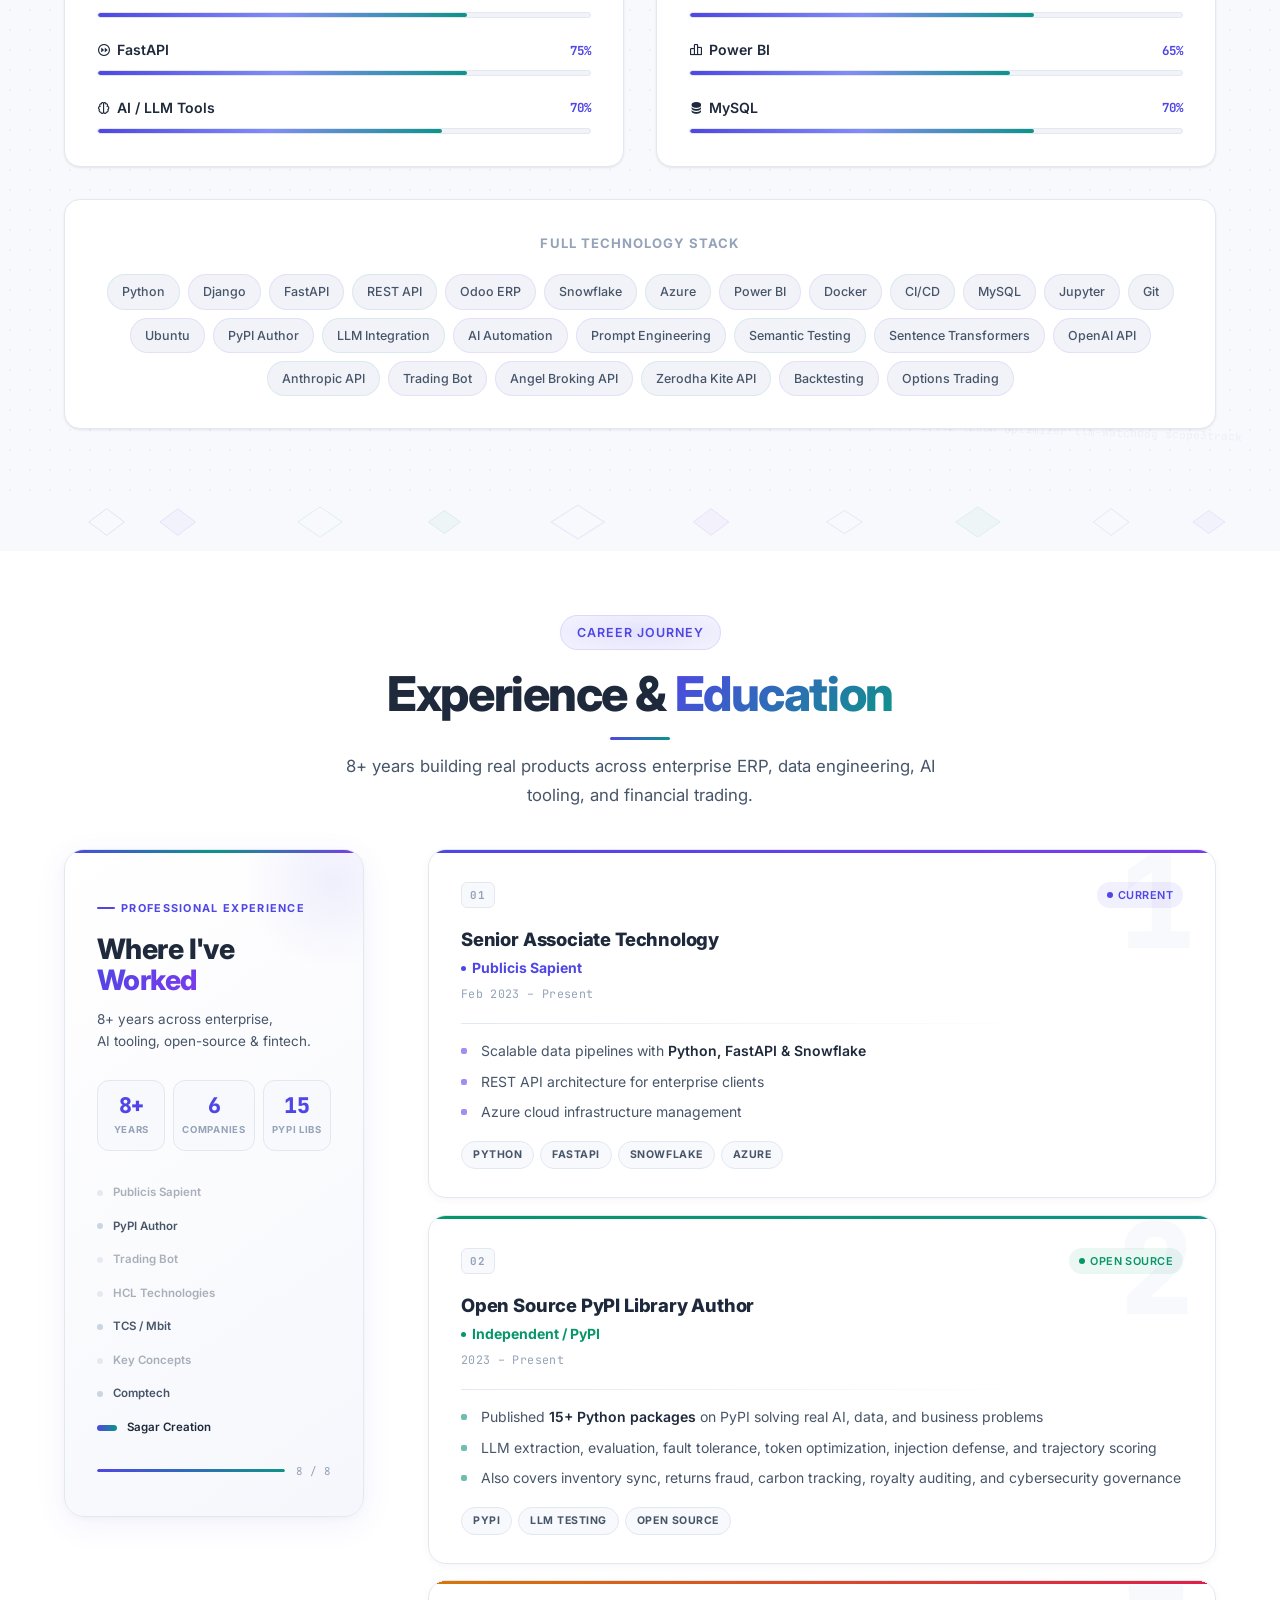
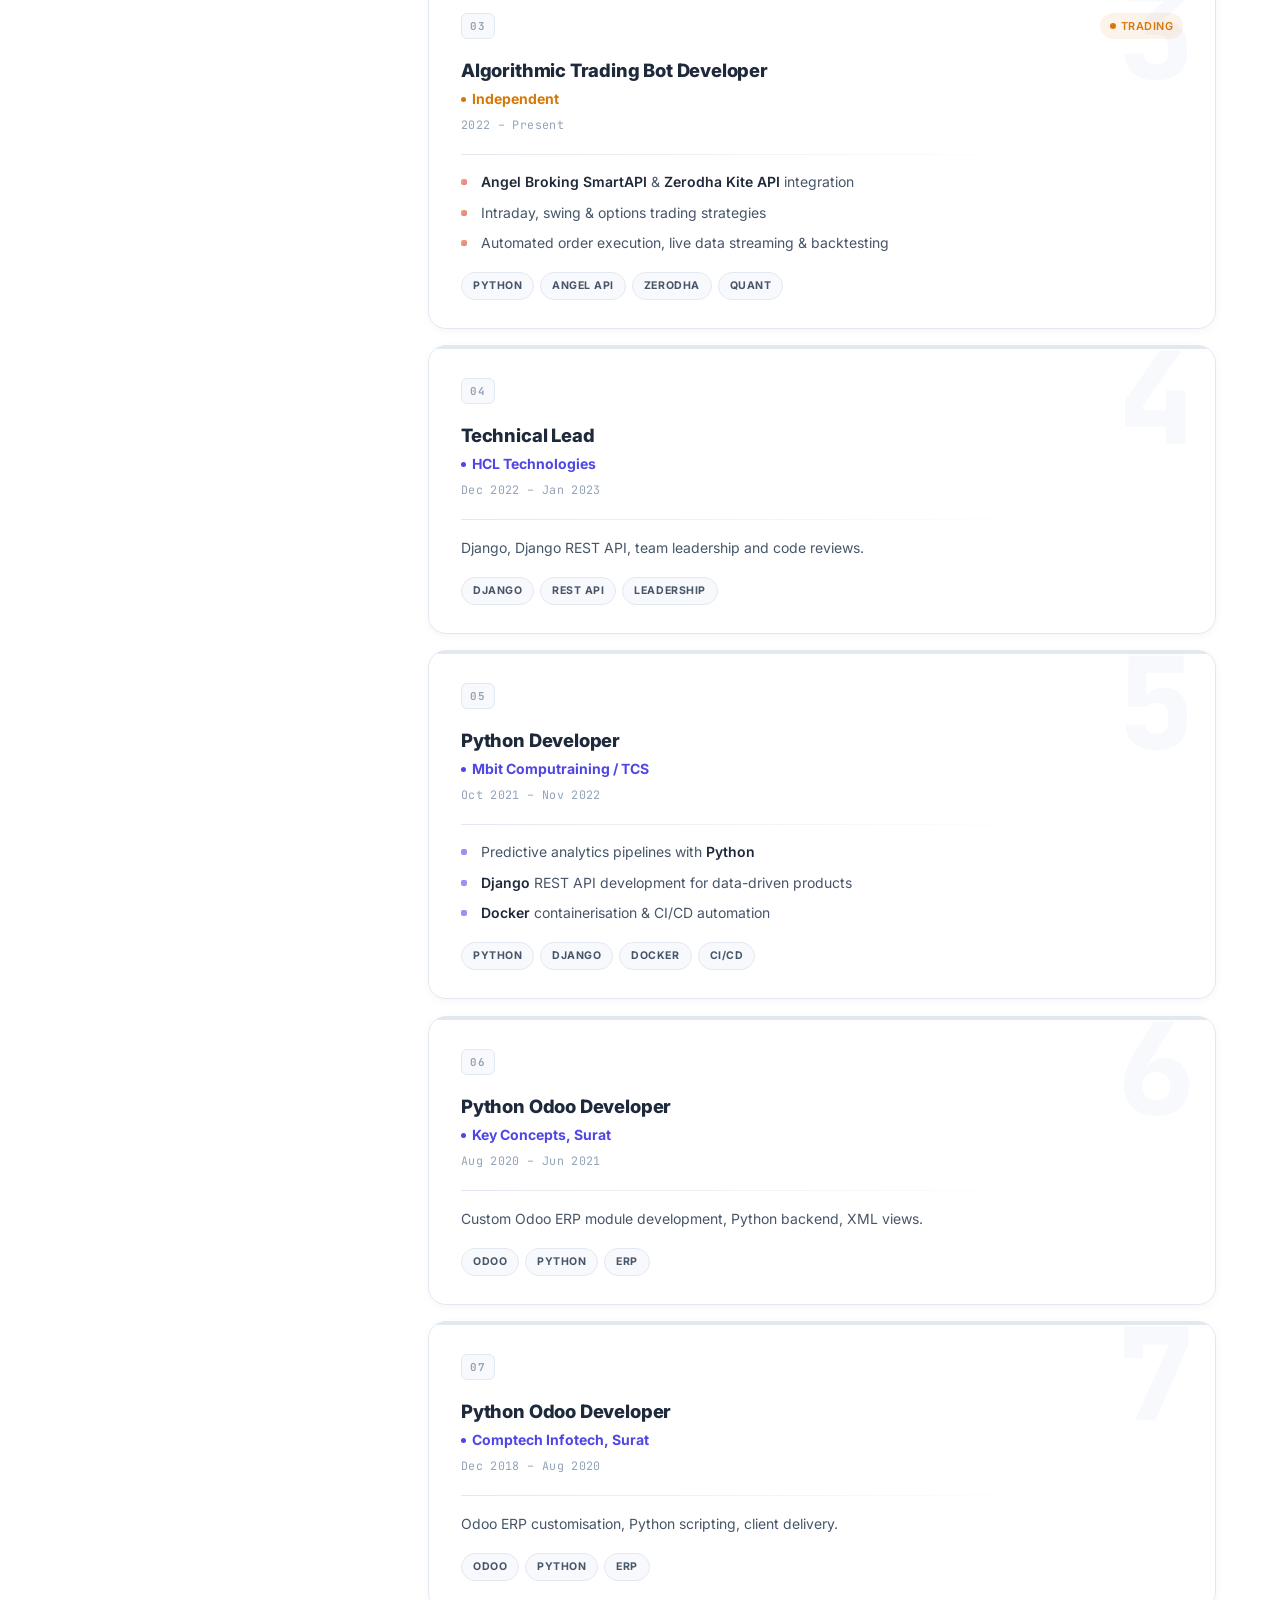
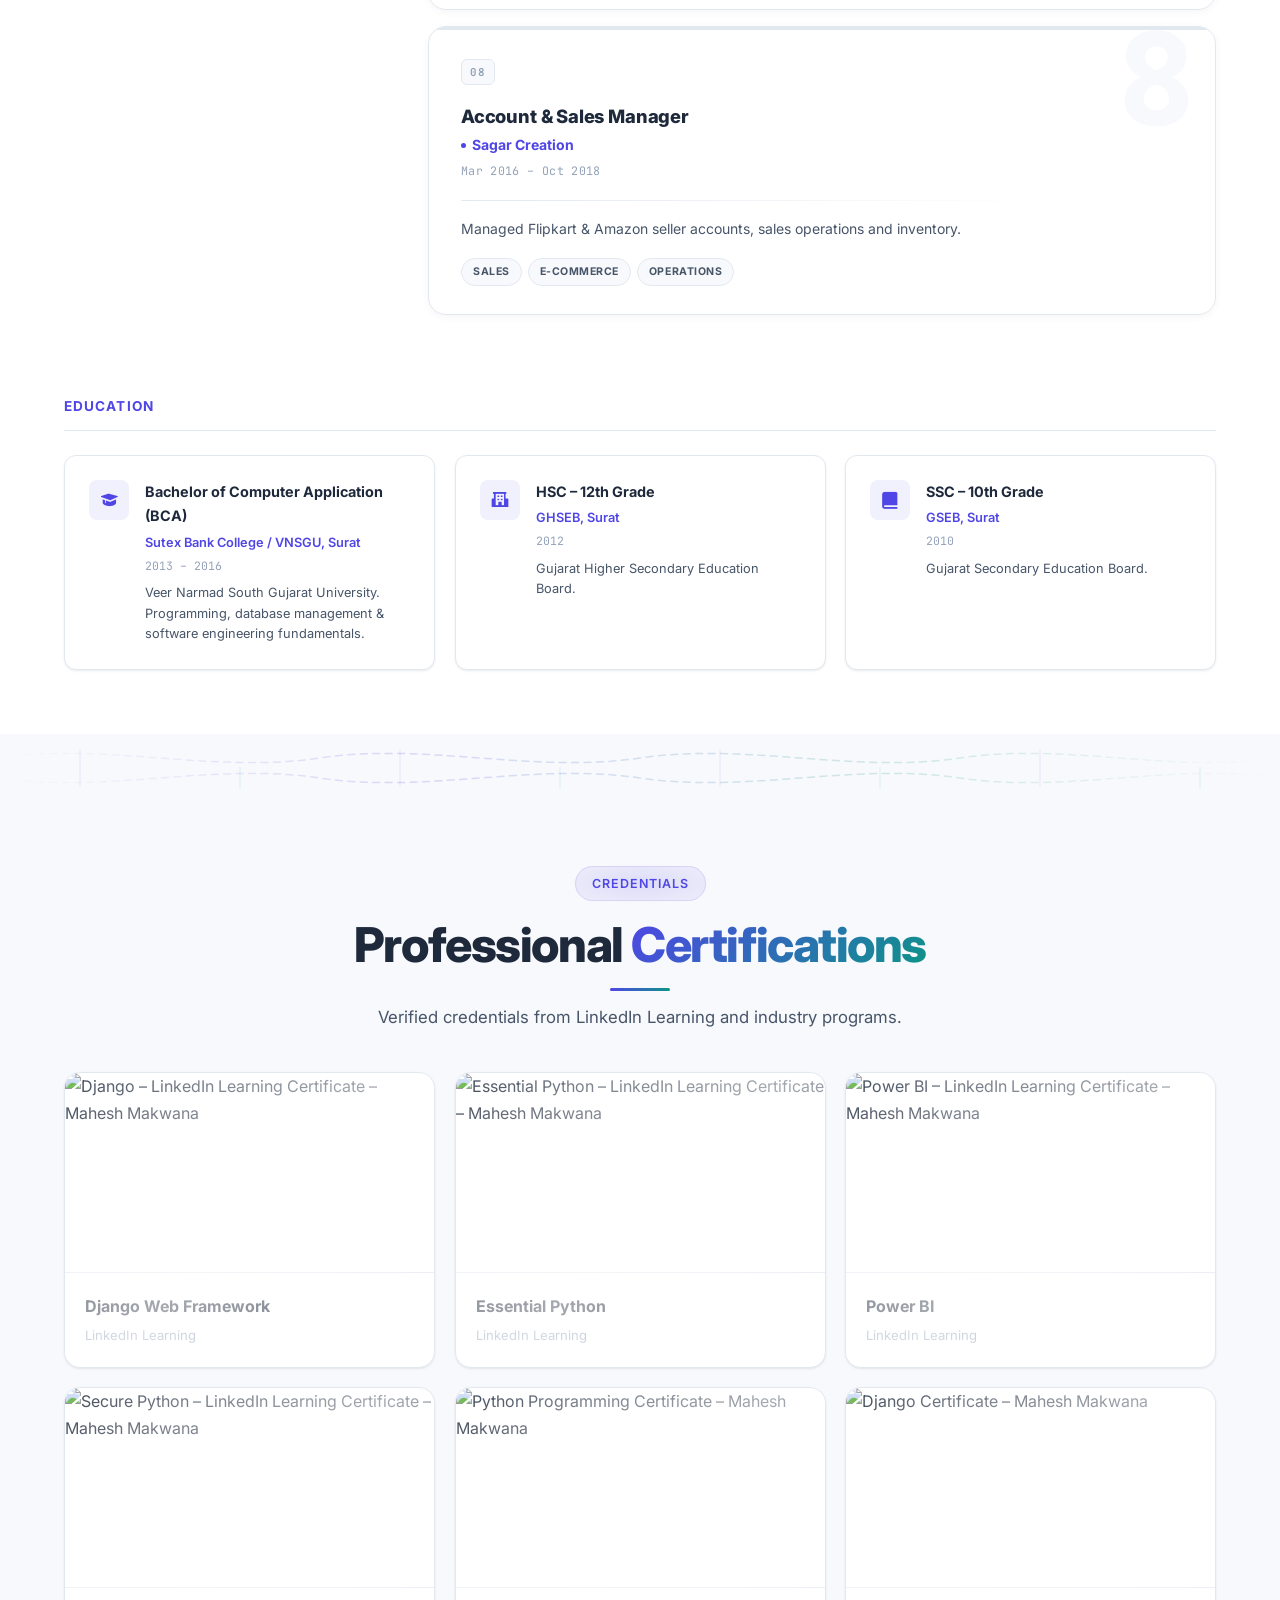
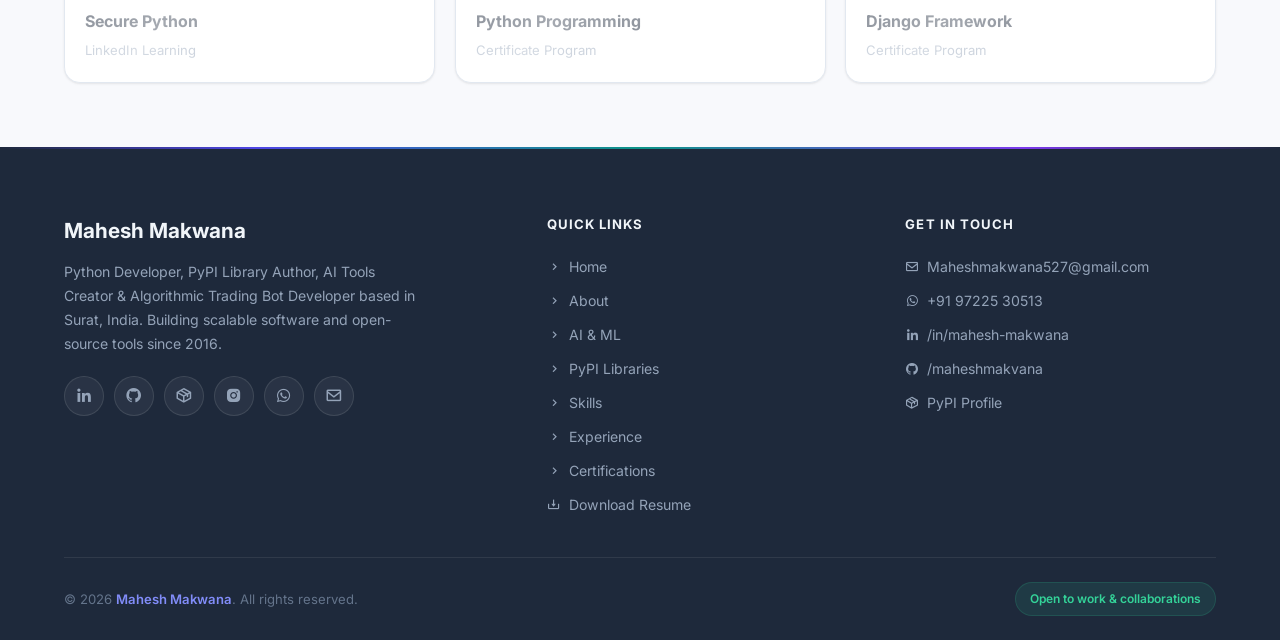
==== commit f92b2a56: "Updated seo score" ====
--- a/index.html
+++ b/index.html
@@ -3,8 +3,8 @@
     <head>
         <meta charset="UTF-8">
         <meta name="viewport" content="width=device-width, initial-scale=1.0">
-        <meta name="description" content="Mahesh Makwana – Python Developer, Technical Lead & AI/ML Tools Creator based in Surat, India. 8+ years of experience in Python, Django, Django REST API, Odoo, FastAPI, JavaScript, Power BI, Azure & MySQL. PyPI library author solving real AI problems. Algorithmic trading bot developer. Currently at Publicis Sapient.">
-        <meta name="keywords" content="Mahesh Makwana, Mahesh Makwana Surat, Mahesh Makwana Python Developer, Mahesh Makwana GitHub, Python Developer Surat, Technical Lead India, Django Developer India, Django REST API Developer, Odoo Developer India, FastAPI Developer, Full Stack Developer India, Publicis Sapient Developer, Power BI Developer, Azure Developer, Python Developer Portfolio, Software Engineer Surat Gujarat, HCL Technical Lead, TCS Python Developer, Data Analysis Python, Maheshmakwana527, PyPI Python Package Author, AI Tools Python, Python Open Source Developer, Algorithmic Trading Bot Python, Trading Bot Developer India, Angel Broking Bot, Zerodha Bot Python, Python Automation Developer, REST API Development India, Snowflake Developer, Python Package Creator, AI Problem Solver Python">
+        <meta name="description" content="Mahesh Makwana – Python Developer & AI Tools Creator in Surat, India. 8+ years experience in Python, Django, FastAPI & Azure. Author of 15+ PyPI AI libraries.">
+        <meta name="keywords" content="Mahesh Makwana, Python Developer Surat, AI Tools Creator, PyPI Author, Django Expert India, FastAPI Developer, Algorithmic Trading Bot Python, LLM Testing Framework, Semantic AI Assertions, Publicis Sapient Developer, Python Open Source, Surat Software Engineer, Maheshmakwana527, Python Automation, Data Engineering Snowflake, Azure Python Developer">
         <meta name="author" content="Mahesh Makwana">
         <meta name="robots" content="index, follow, max-snippet:-1, max-image-preview:large, max-video-preview:-1">
         <meta name="geo.region" content="IN-GJ">
@@ -211,6 +211,7 @@
             "name": "Mahesh Makwana – Python Developer, PyPI Author & AI Tools Creator",
             "alternateName": ["Mahesh Makwana Portfolio", "Mahesh Makwana Developer", "maheshmakvana"],
             "url": "https://maheshmakvana.github.io",
+            "mainEntityOfPage": "https://maheshmakvana.github.io",
             "description": "Personal portfolio of Mahesh Makwana – Python Developer, PyPI open-source library author, AI tools creator, and algorithmic trading bot developer based in Surat, India. 8+ years of experience in Python, Django, Odoo, FastAPI and Azure.",
             "inLanguage": "en",
             "copyrightHolder": {
@@ -241,210 +242,240 @@
                     "@type": "ListItem",
                     "position": 1,
                     "item": {
-                        "@type": "SoftwareApplication",
+                        "@type": ["SoftwareApplication", "SoftwareSourceCode"],
                         "name": "llm-extractor",
                         "applicationCategory": "DeveloperApplication",
                         "operatingSystem": "Cross-platform",
                         "description": "Structured JSON extraction from any LLM — multi-provider, per-field confidence, partial extraction, auto-retry, and diff.",
                         "softwareVersion": "1.2.0",
                         "author": { "@type": "Person", "name": "Mahesh Makwana" },
-                        "url": "https://pypi.org/project/llm-extractor/"
+                        "url": "https://pypi.org/project/llm-extractor/",
+                        "codeRepository": "https://github.com/maheshmakvana/llm-extractor",
+                        "programmingLanguage": "Python"
                     }
                 },
                 {
                     "@type": "ListItem",
                     "position": 2,
                     "item": {
-                        "@type": "SoftwareApplication",
+                        "@type": ["SoftwareApplication", "SoftwareSourceCode"],
                         "name": "llmgrader",
                         "applicationCategory": "DeveloperApplication",
                         "operatingSystem": "Cross-platform",
                         "description": "LLM evaluation framework with 50+ research-backed metrics for RAG, agents, safety, and conversational AI.",
                         "softwareVersion": "1.2.0",
                         "author": { "@type": "Person", "name": "Mahesh Makwana" },
-                        "url": "https://pypi.org/project/llmgrader/"
+                        "url": "https://pypi.org/project/llmgrader/",
+                        "codeRepository": "https://github.com/maheshmakvana/llmgrader",
+                        "programmingLanguage": "Python"
                     }
                 },
                 {
                     "@type": "ListItem",
                     "position": 3,
                     "item": {
-                        "@type": "SoftwareApplication",
+                        "@type": ["SoftwareApplication", "SoftwareSourceCode"],
                         "name": "agentguard-llm",
                         "applicationCategory": "DeveloperApplication",
                         "operatingSystem": "Cross-platform",
                         "description": "Production fault tolerance for AI agents — circuit breaker, retry with backoff, loop detection, fallback chain, health monitor, and budget guard.",
                         "softwareVersion": "0.2.0",
                         "author": { "@type": "Person", "name": "Mahesh Makwana" },
-                        "url": "https://pypi.org/project/agentguard-llm/"
+                        "url": "https://pypi.org/project/agentguard-llm/",
+                        "codeRepository": "https://github.com/maheshmakvana/agentguard-llm",
+                        "programmingLanguage": "Python"
                     }
                 },
                 {
                     "@type": "ListItem",
                     "position": 4,
                     "item": {
-                        "@type": "SoftwareApplication",
+                        "@type": ["SoftwareApplication", "SoftwareSourceCode"],
                         "name": "llm-injection-guard",
                         "applicationCategory": "DeveloperApplication",
                         "operatingSystem": "Cross-platform",
                         "description": "Drop-in prompt injection defense — detect, sanitize, block, and audit injection attacks with session risk accumulation and rate abuse detection.",
                         "softwareVersion": "0.3.3",
                         "author": { "@type": "Person", "name": "Mahesh Makwana" },
-                        "url": "https://pypi.org/project/llm-injection-guard/"
+                        "url": "https://pypi.org/project/llm-injection-guard/",
+                        "codeRepository": "https://github.com/maheshmakvana/llm-injection-guard",
+                        "programmingLanguage": "Python"
                     }
                 },
                 {
                     "@type": "ListItem",
                     "position": 5,
                     "item": {
-                        "@type": "SoftwareApplication",
+                        "@type": ["SoftwareApplication", "SoftwareSourceCode"],
                         "name": "trajscore",
                         "applicationCategory": "DeveloperApplication",
                         "operatingSystem": "Cross-platform",
                         "description": "Agentic trajectory evaluation — score goal completion, tool accuracy, step efficiency, reasoning quality, and loop detection across AI agent runs.",
                         "softwareVersion": "1.1.3",
                         "author": { "@type": "Person", "name": "Mahesh Makwana" },
-                        "url": "https://pypi.org/project/trajscore/"
+                        "url": "https://pypi.org/project/trajscore/",
+                        "codeRepository": "https://github.com/maheshmakvana/trajscore",
+                        "programmingLanguage": "Python"
                     }
                 },
                 {
                     "@type": "ListItem",
                     "position": 6,
                     "item": {
-                        "@type": "SoftwareApplication",
+                        "@type": ["SoftwareApplication", "SoftwareSourceCode"],
                         "name": "promptci",
                         "applicationCategory": "DeveloperApplication",
                         "operatingSystem": "Cross-platform",
                         "description": "Prompt CI/CD — version, diff, gate, and deploy prompts with quality gates, schema evolution, and PII scrubbing.",
                         "softwareVersion": "1.1.3",
                         "author": { "@type": "Person", "name": "Mahesh Makwana" },
-                        "url": "https://pypi.org/project/promptci/"
+                        "url": "https://pypi.org/project/promptci/",
+                        "codeRepository": "https://github.com/maheshmakvana/promptci",
+                        "programmingLanguage": "Python"
                     }
                 },
                 {
                     "@type": "ListItem",
                     "position": 7,
                     "item": {
-                        "@type": "SoftwareApplication",
+                        "@type": ["SoftwareApplication", "SoftwareSourceCode"],
                         "name": "llm-token-optimizer",
                         "applicationCategory": "DeveloperApplication",
                         "operatingSystem": "Cross-platform",
                         "description": "Token cost control — compress prompts, estimate costs, enforce budgets, and route to cheaper models.",
                         "softwareVersion": "1.0.0",
                         "author": { "@type": "Person", "name": "Mahesh Makwana" },
-                        "url": "https://pypi.org/project/llm-token-optimizer/"
+                        "url": "https://pypi.org/project/llm-token-optimizer/",
+                        "codeRepository": "https://github.com/maheshmakvana/llm-token-optimizer",
+                        "programmingLanguage": "Python"
                     }
                 },
                 {
                     "@type": "ListItem",
                     "position": 8,
                     "item": {
-                        "@type": "SoftwareApplication",
+                        "@type": ["SoftwareApplication", "SoftwareSourceCode"],
                         "name": "llm-watchdog",
                         "applicationCategory": "DeveloperApplication",
                         "operatingSystem": "Cross-platform",
                         "description": "Silent failure detection for LLMs — hallucination alerts, PII leak detection, semantic drift, topic guard, and observability.",
                         "softwareVersion": "1.0.2",
                         "author": { "@type": "Person", "name": "Mahesh Makwana" },
-                        "url": "https://pypi.org/project/llm-watchdog/"
+                        "url": "https://pypi.org/project/llm-watchdog/",
+                        "codeRepository": "https://github.com/maheshmakvana/llm-watchdog",
+                        "programmingLanguage": "Python"
                     }
                 },
                 {
                     "@type": "ListItem",
                     "position": 9,
                     "item": {
-                        "@type": "SoftwareApplication",
+                        "@type": ["SoftwareApplication", "SoftwareSourceCode"],
                         "name": "inventra",
                         "applicationCategory": "DeveloperApplication",
                         "operatingSystem": "Cross-platform",
                         "description": "Multi-channel inventory sync with real-time conflict resolution, async sync pipeline, and LRU+TTL cache.",
                         "softwareVersion": "1.0.0",
                         "author": { "@type": "Person", "name": "Mahesh Makwana" },
-                        "url": "https://pypi.org/project/inventra/"
+                        "url": "https://pypi.org/project/inventra/",
+                        "codeRepository": "https://github.com/maheshmakvana/inventra",
+                        "programmingLanguage": "Python"
                     }
                 },
                 {
                     "@type": "ListItem",
                     "position": 10,
                     "item": {
-                        "@type": "SoftwareApplication",
+                        "@type": ["SoftwareApplication", "SoftwareSourceCode"],
                         "name": "returnguard",
                         "applicationCategory": "DeveloperApplication",
                         "operatingSystem": "Cross-platform",
                         "description": "Returns fraud detection — wardrobing, serial returner, velocity abuse, and policy-abuse scoring with async batch processing.",
                         "softwareVersion": "1.0.0",
                         "author": { "@type": "Person", "name": "Mahesh Makwana" },
-                        "url": "https://pypi.org/project/returnguard/"
+                        "url": "https://pypi.org/project/returnguard/",
+                        "codeRepository": "https://github.com/maheshmakvana/returnguard",
+                        "programmingLanguage": "Python"
                     }
                 },
                 {
                     "@type": "ListItem",
                     "position": 11,
                     "item": {
-                        "@type": "SoftwareApplication",
+                        "@type": ["SoftwareApplication", "SoftwareSourceCode"],
                         "name": "scope3track",
                         "applicationCategory": "DeveloperApplication",
                         "operatingSystem": "Cross-platform",
                         "description": "Carbon / Scope 3 emissions tracking — GHG Protocol compliant, all 15 Scope 3 categories, CSRD-ready reporting.",
                         "softwareVersion": "1.0.0",
                         "author": { "@type": "Person", "name": "Mahesh Makwana" },
-                        "url": "https://pypi.org/project/scope3track/"
+                        "url": "https://pypi.org/project/scope3track/",
+                        "codeRepository": "https://github.com/maheshmakvana/scope3track",
+                        "programmingLanguage": "Python"
                     }
                 },
                 {
                     "@type": "ListItem",
                     "position": 12,
                     "item": {
-                        "@type": "SoftwareApplication",
+                        "@type": ["SoftwareApplication", "SoftwareSourceCode"],
                         "name": "royaltyguard",
                         "applicationCategory": "DeveloperApplication",
                         "operatingSystem": "Cross-platform",
                         "description": "Creator royalty tracking — bot stream detection, zero-rate payout alerts, duplicate claims, and async batch processing.",
                         "softwareVersion": "1.0.0",
                         "author": { "@type": "Person", "name": "Mahesh Makwana" },
-                        "url": "https://pypi.org/project/royaltyguard/"
+                        "url": "https://pypi.org/project/royaltyguard/",
+                        "codeRepository": "https://github.com/maheshmakvana/royaltyguard",
+                        "programmingLanguage": "Python"
                     }
                 },
                 {
                     "@type": "ListItem",
                     "position": 13,
                     "item": {
-                        "@type": "SoftwareApplication",
+                        "@type": ["SoftwareApplication", "SoftwareSourceCode"],
                         "name": "cyberscorecard",
                         "applicationCategory": "DeveloperApplication",
                         "operatingSystem": "Cross-platform",
                         "description": "SMB cybersecurity governance — CIS Controls v8 IG1, maturity scoring, and regression tracker.",
                         "softwareVersion": "1.0.0",
                         "author": { "@type": "Person", "name": "Mahesh Makwana" },
-                        "url": "https://pypi.org/project/cyberscorecard/"
+                        "url": "https://pypi.org/project/cyberscorecard/",
+                        "codeRepository": "https://github.com/maheshmakvana/cyberscorecard",
+                        "programmingLanguage": "Python"
                     }
                 },
                 {
                     "@type": "ListItem",
                     "position": 14,
                     "item": {
-                        "@type": "SoftwareApplication",
+                        "@type": ["SoftwareApplication", "SoftwareSourceCode"],
                         "name": "numpy2",
                         "applicationCategory": "DeveloperApplication",
                         "operatingSystem": "Cross-platform",
                         "description": "NumPy drop-in with JSON serialization, FastAPI/Flask/Django integration, array pipeline, and compression.",
                         "softwareVersion": "2.1.0",
                         "author": { "@type": "Person", "name": "Mahesh Makwana" },
-                        "url": "https://pypi.org/project/numpy2/"
+                        "url": "https://pypi.org/project/numpy2/",
+                        "codeRepository": "https://github.com/maheshmakvana/numpy2",
+                        "programmingLanguage": "Python"
                     }
                 },
                 {
                     "@type": "ListItem",
                     "position": 15,
                     "item": {
-                        "@type": "SoftwareApplication",
+                        "@type": ["SoftwareApplication", "SoftwareSourceCode"],
                         "name": "pandasv2",
                         "applicationCategory": "DeveloperApplication",
                         "operatingSystem": "Cross-platform",
                         "description": "Pandas drop-in with JSON serialization, web integration, DataFrame pipeline, and declarative validation.",
                         "softwareVersion": "2.2.0",
                         "author": { "@type": "Person", "name": "Mahesh Makwana" },
-                        "url": "https://pypi.org/project/pandasv2/"
+                        "url": "https://pypi.org/project/pandasv2/",
+                        "codeRepository": "https://github.com/maheshmakvana/pandasv2",
+                        "programmingLanguage": "Python"
                     }
                 }
             ]
@@ -614,7 +645,7 @@
                         </div>
 
                         <div class="reveal delay-2">
-                            <h1 class="home__name glitch-name" data-text="Mahesh Makwana">Mahesh<br>Makwana</h1>
+                            <h1 class="home__name glitch-name" data-text="Mahesh Makwana">Mahesh<br>Makwana <span class="sr-only"> – Python Developer & AI Tools Creator in Surat, India</span></h1>
                             <span class="home__title-line typewriter" id="typewriter-el">Python Developer &amp; AI Tools Creator</span>
                         </div>
 
--- a/assets/css/styles.css
+++ b/assets/css/styles.css
@@ -97,6 +97,18 @@
 button { cursor: pointer; border: none; background: none; font: inherit; color: inherit; }
 
 /* ── UTILITIES ─────────────────────────────────────────────── */
+.sr-only {
+    position: absolute;
+    width: 1px;
+    height: 1px;
+    padding: 0;
+    margin: -1px;
+    overflow: hidden;
+    clip: rect(0, 0, 0, 0);
+    white-space: nowrap;
+    border-width: 0;
+}
+
 .container {
     max-width: var(--container);
     margin: 0 auto;
